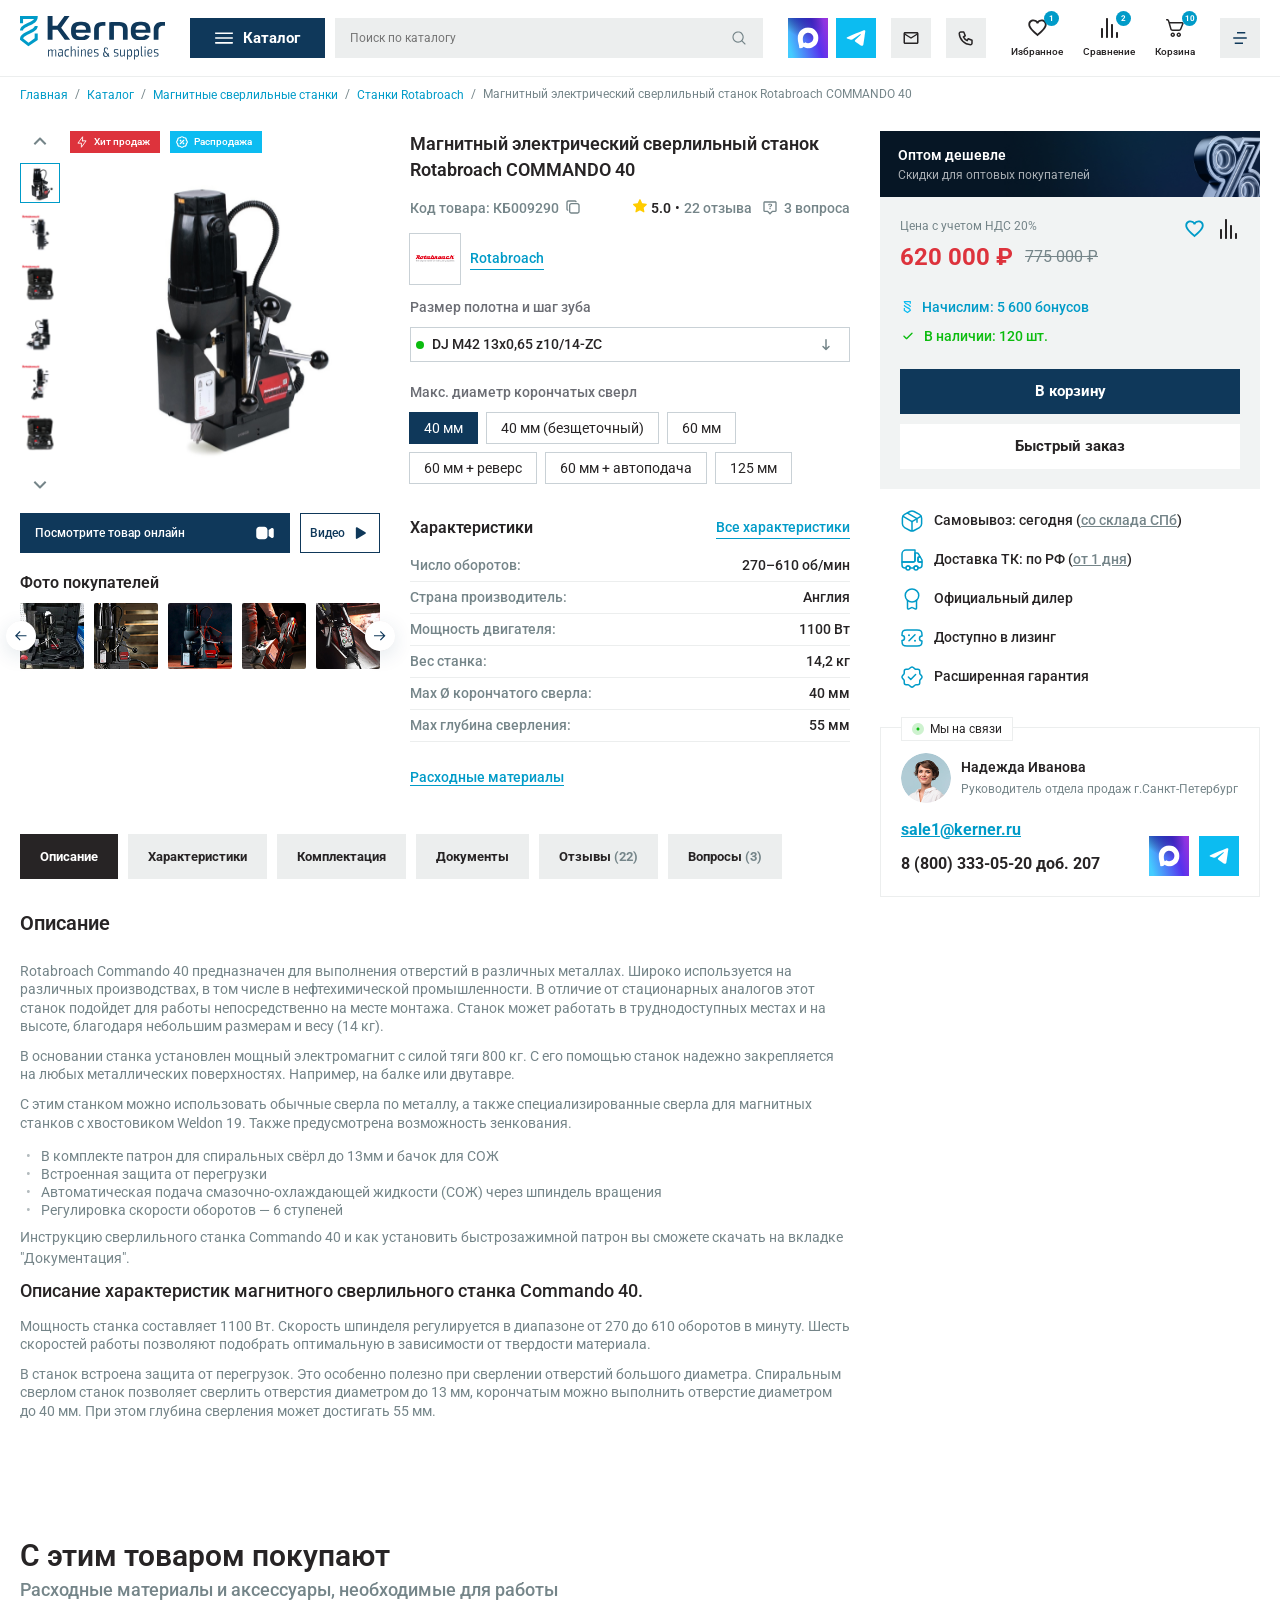
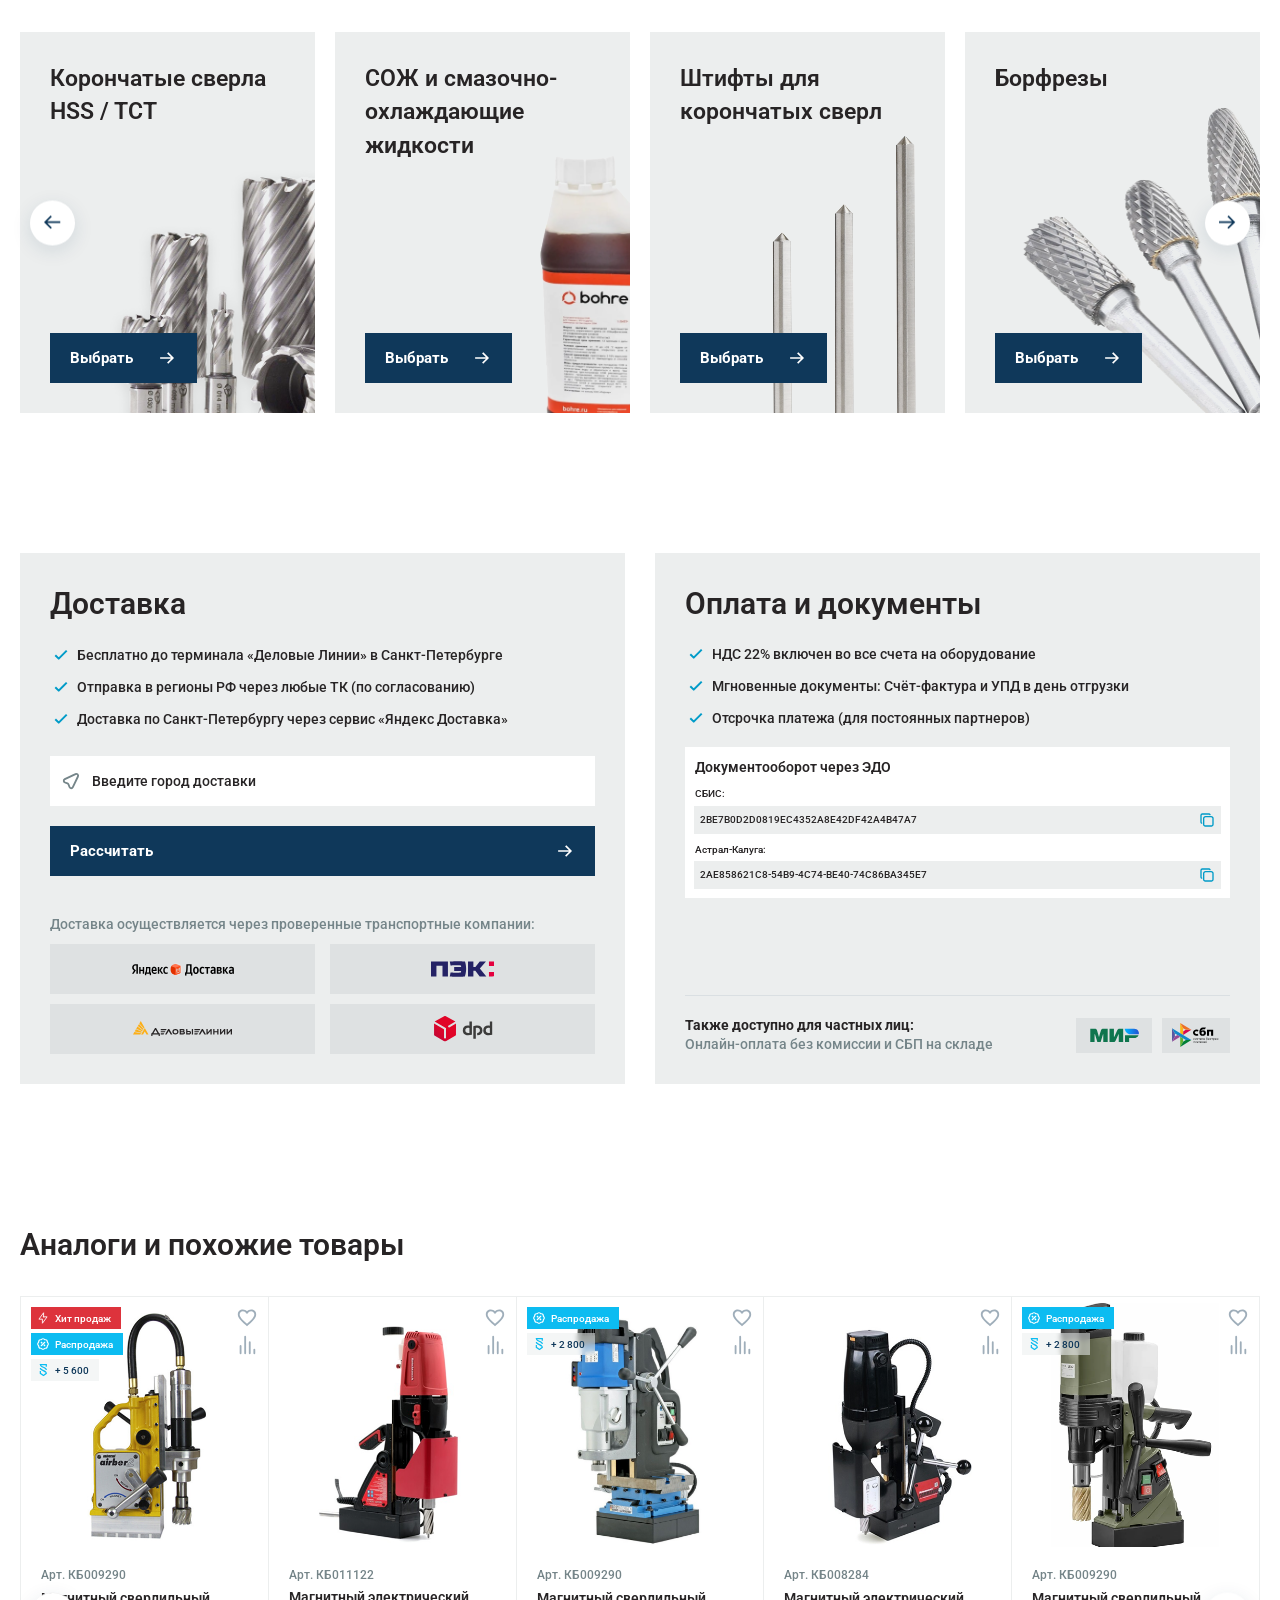
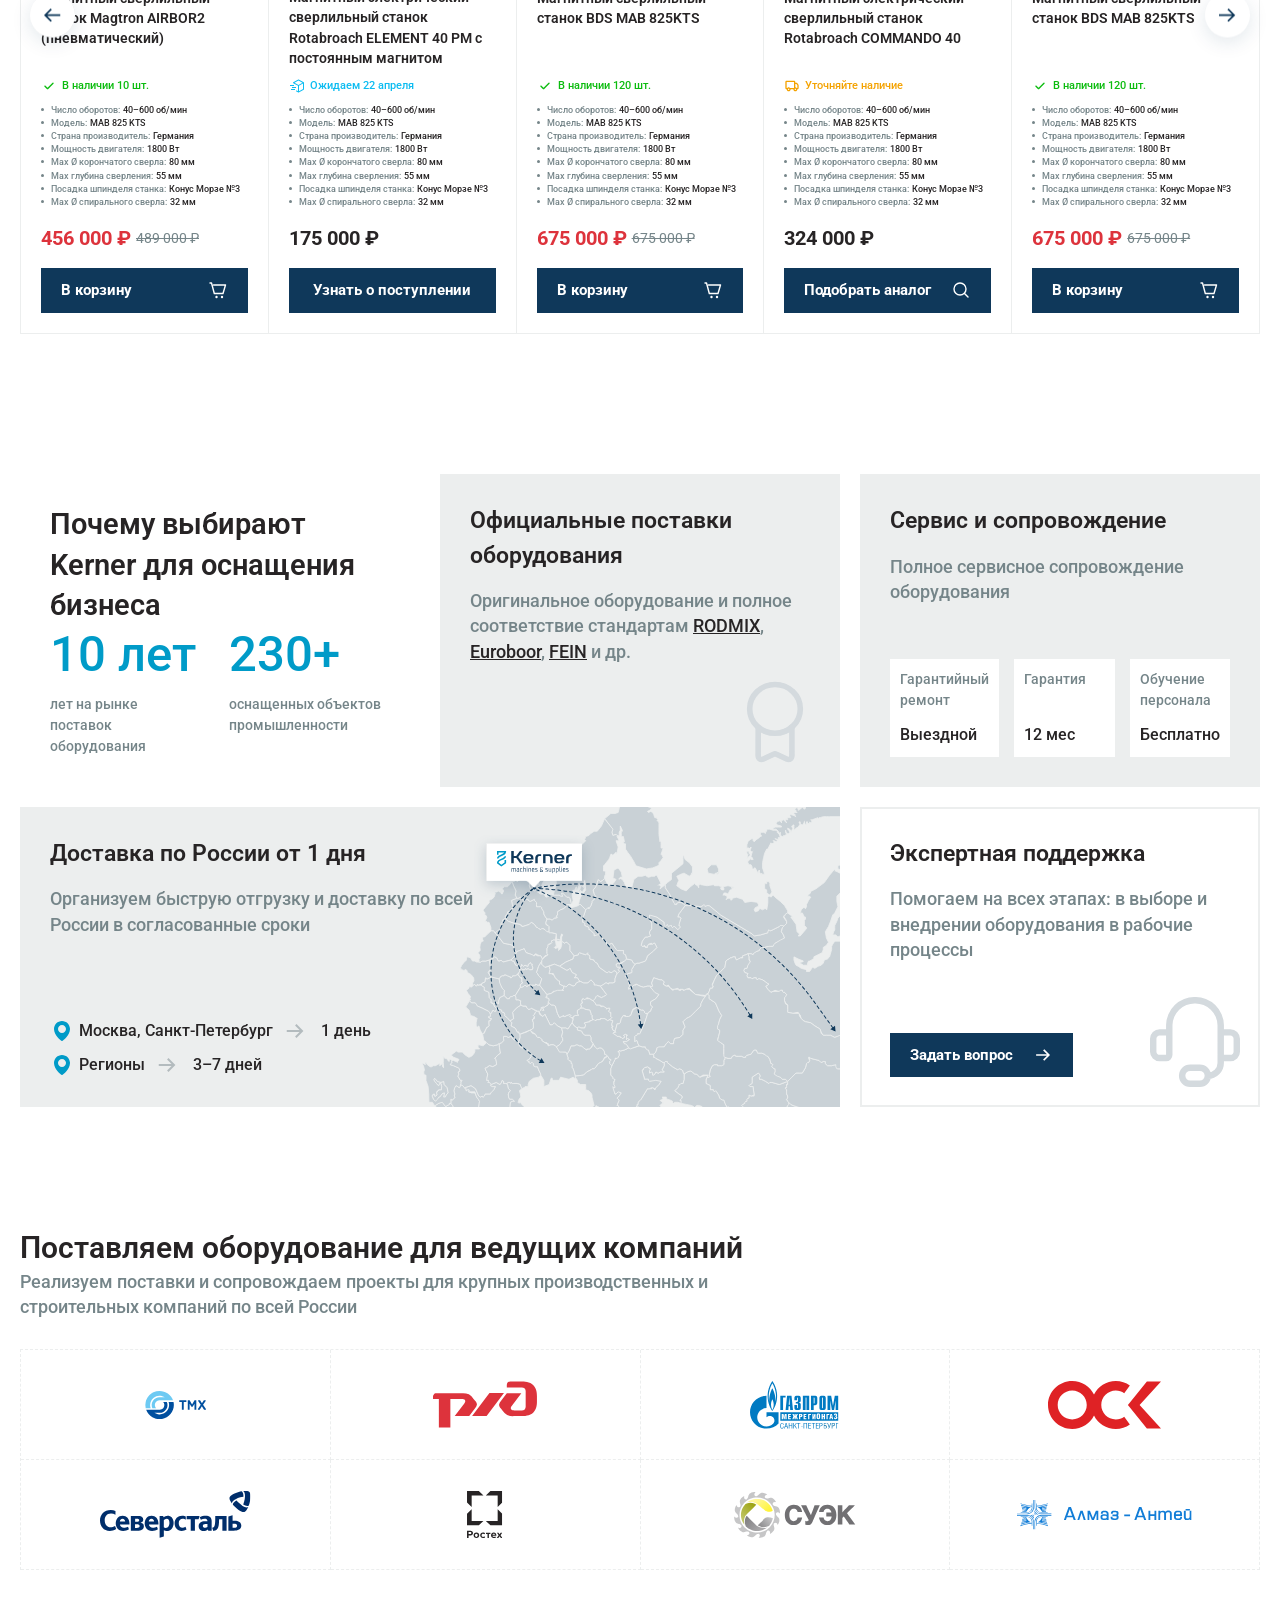
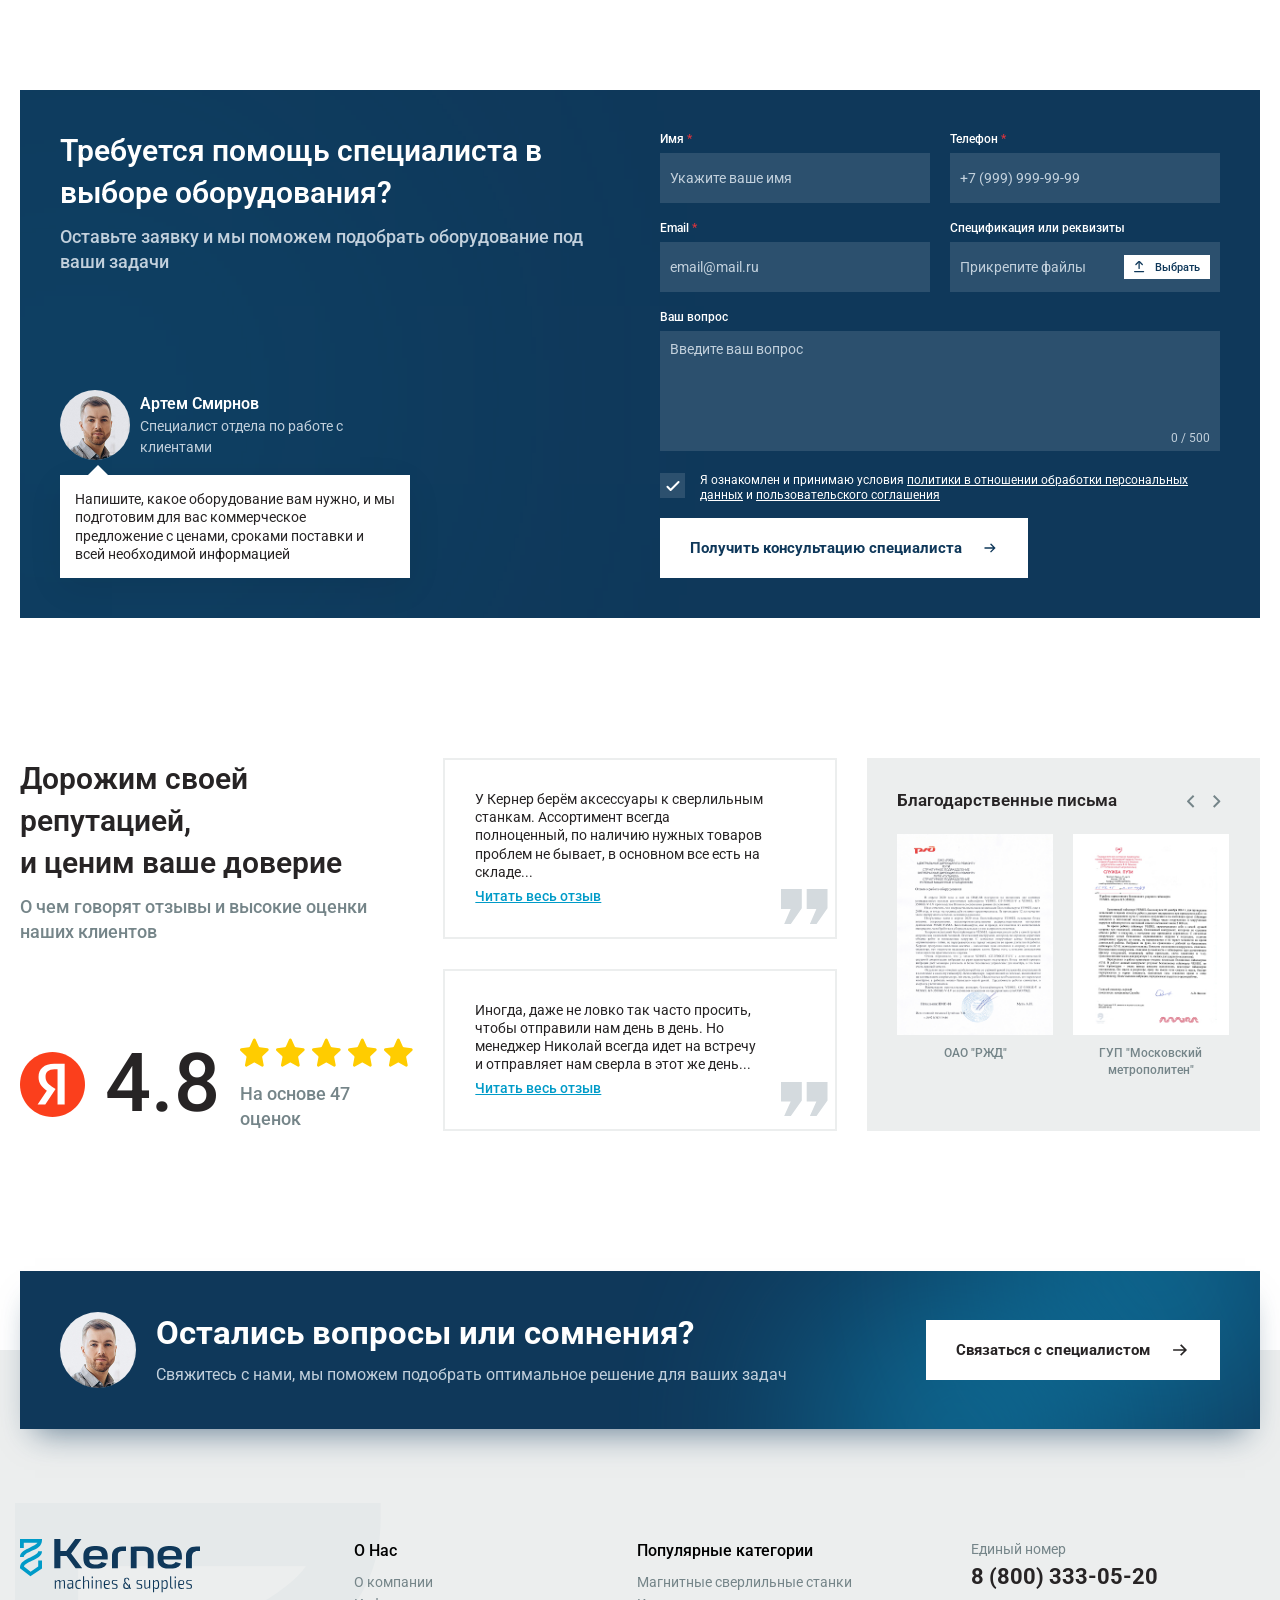
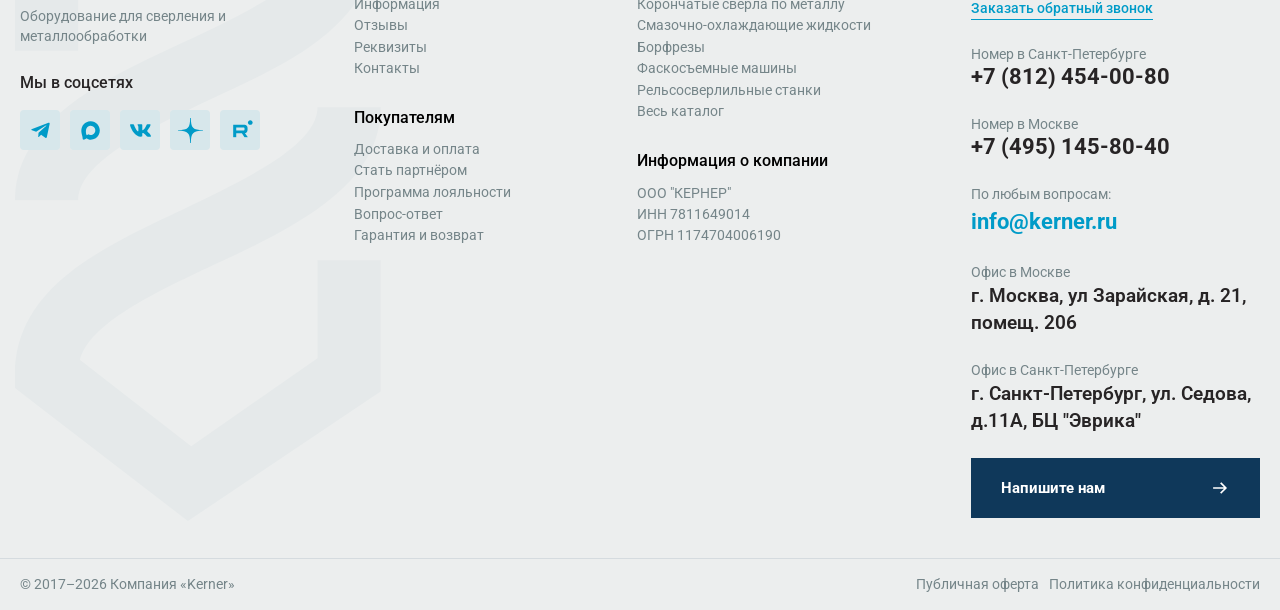
==== card-product.html @ 2e5b30fc "fix bg wholesale-banner: html, css" ====
<!DOCTYPE html>
<html lang="ru">

<head>
     <meta charset="UTF-8">
     <meta name="viewport" content="width=device-width, initial-scale=1.0">
     <title>Карточка товара</title>
     <link rel="preconnect" href="https://fonts.googleapis.com">
     <link rel="preconnect" href="https://fonts.gstatic.com" crossorigin>
     <link href="https://fonts.googleapis.com/css2?family=Roboto:wght@100;200;300;400;500;600;700;800;900&display=swap"
          rel="stylesheet">
     <link rel="stylesheet" href="https://cdn.jsdelivr.net/npm/@fancyapps/ui@5.0/dist/fancybox/fancybox.css" />
     <link rel="stylesheet" href="https://cdn.jsdelivr.net/npm/swiper@11/swiper-bundle.min.css" />
     <link rel="stylesheet" href="styles/card-product.css">
     <link rel="stylesheet" href="styles/style.css">
</head>

<body>

     <header id="header">
          <div class="top-bar">
               <div class="container top-bar__container">
                    <nav class="top-bar__nav">
                         <ul class="top-bar__list">
                              <li><a href="#" class="top-bar__link top-bar__link--discount">% Акции</a></li>
                              <li><a href="#" class="top-bar__link">О компании</a></li>
                              <li><a href="#" class="top-bar__link">Новости</a></li>
                              <li><a href="#" class="top-bar__link">Полезное</a></li>
                              <li><a href="#" class="top-bar__link">Оплата и доставка</a></li>
                              <li><a href="#" class="top-bar__link">Гарантия</a></li>
                              <li><a href="#" class="top-bar__link">Отзывы</a></li>
                              <li><a href="#" class="top-bar__link">Контакты</a></li>
                              <li><a href="#" class="top-bar__link">Стать партнером</a></li>
                         </ul>
                    </nav>

                    <div class="top-bar__info">
                         <div class="top-bar__item">
                              <img src="img/icons/geo.svg" alt="Локация" class="top-bar__icon-img" width="15"
                                   height="15">
                              <span class="top-bar__text">Санкт-Петербург</span>
                         </div>
                         <div class="top-bar__item">
                              <img src="img/icons/map.svg" alt="Адрес" class="top-bar__icon-img" width="15" height="15">
                              <span class="top-bar__text">ул. Седова, д.11, бизнес-центр "Эврика"</span>
                         </div>
                         <a href="#" class="top-bar__item top-bar__link">
                              <img src="img/icons/user.svg" alt="Профиль" class="top-bar__icon-img" width="15"
                                   height="15">
                              <span class="top-bar__text">Личный кабинет</span>
                         </a>
                    </div>
               </div>
          </div>
     </header>

     <div class="main-header">
          <div class="container main-header__container">
               <a href="/" class="logo">
                    <img src="img/logo.svg" alt="Kerner" class="logo__img">
               </a>

               <div class="main-header__search-group">
                    <button class="btn-catalog">
                         <img src="img/icons/burger.svg" alt="" class="btn-catalog__icon">
                         Каталог
                    </button>
                    <div class="search-bar">
                         <input type="text" class="search-bar__input" placeholder="Поиск по каталогу">
                         <button class="search-bar__btn">
                              <img src="img/icons/search.svg" alt="Найти">
                         </button>

                         <div class="search-results-dropdown">
                              <div class="search-results__header">
                                   <h3 class="search-results__title">Товары</h3>
                                   <a href="#" class="search-results__all">Смотреть все (78)</a>
                              </div>

                              <div class="search-results__list">

                                   <div class="search-results-item">
                                        <div class="search-results-item__img">
                                             <img src="img/stanki/bds-825.jpg" alt="BDS MAB 825KTS">
                                        </div>
                                        <div class="search-results-item__info">
                                             <div class="search-results-item__desc">
                                                  <a href="#" class="search-results-item__name">Магнитный сверлильный
                                                       станок BDS
                                                       MAB
                                                       825KTS</a>
                                                  <div class="search-results-item__badges">
                                                       <span
                                                            class="search-results__badge search-results__badge--success">
                                                            <img src="img/icons/check-white.svg" alt="">
                                                            В наличии 120 шт.
                                                       </span>
                                                       <span class="search-results__badge search-results__badge--bonus">
                                                            <img src="img/icons/icon-bonus.svg" alt="">
                                                            + 2 800
                                                       </span>
                                                  </div>
                                             </div>
                                             <div class="search-results-item__price-block">
                                                  <span class="search-results__price-current">675 000 ₽</span>
                                                  <span class="search-results__price-old">675 000 ₽</span>
                                             </div>
                                        </div>
                                   </div>


                                   <div class="search-results-item">
                                        <div class="search-results-item__img">
                                             <img src="img/stanki/rotabroach.jpg" alt="Rotabroach COMMANDO 40">
                                        </div>
                                        <div class="search-results-item__info">
                                             <div class="search-results-item__desc">
                                                  <a href="#" class="search-results-item__name">Магнитный электрический
                                                       сверлильный станок
                                                       Rotabroach COMMANDO 40</a>
                                                  <div class="search-results-item__badges">
                                                       <span
                                                            class="search-results__badge search-results__badge--warning">
                                                            <img src="img/icons/delivery-black.svg" alt="">
                                                            Под заказ
                                                       </span>
                                                       <span class="search-results__badge search-results__badge--bonus">
                                                            <img src="img/icons/icon-bonus.svg" alt="">
                                                            + 8 300
                                                       </span>
                                                  </div>
                                             </div>
                                             <div class="search-results-item__price-block">
                                                  <span class="search-results__price-current">324 000 ₽</span>
                                             </div>
                                        </div>
                                   </div>


                                   <div class="search-results-item">
                                        <div class="search-results-item__img">
                                             <img src="img/stanki/bds-825.jpg" alt="BDS MAB 825KTS">
                                        </div>
                                        <div class="search-results-item__info">
                                             <div class="search-results-item__desc">
                                                  <a href="#" class="search-results-item__name">Магнитный сверлильный
                                                       станок BDS
                                                       MAB
                                                       825KTS</a>
                                                  <div class="search-results-item__badges">
                                                       <span
                                                            class="search-results__badge search-results__badge--success">
                                                            <img src="img/icons/check-white.svg" alt="">
                                                            В наличии 120 шт.
                                                       </span>
                                                       <span class="search-results__badge search-results__badge--bonus">
                                                            <img src="img/icons/icon-bonus.svg" alt="">
                                                            + 2 800
                                                       </span>
                                                  </div>
                                             </div>
                                             <div class="search-item__price-block">
                                                  <span class="search-results__price-current">675 000 ₽</span>
                                                  <span class="search-results__price-old">675 000 ₽</span>
                                             </div>
                                        </div>
                                   </div>
                              </div>
                         </div>
                    </div>
               </div>

               <div class="main-header__contacts">
                    <div class="social-icons">
                         <a href="#" class="social-btn">
                              <img src="img/icons/max.svg" alt="WhatsApp">
                         </a>
                         <a href="#" class="social-btn ">
                              <img src="img/icons/tg.svg" alt="Telegram">
                         </a>
                    </div>

                    <div class="contact-item-header">
                         <div class="contact-item-header__desctop">
                              <span class="contact-item-header__label">По любым вопросам:</span>
                              <a href="mailto:info@kerner.ru"
                                   class="contact-item-header__value contact-item-header__value--blue">info@kerner.ru</a>
                         </div>
                         <a href="mailto:info@kerner.ru" class="contact-item-header__mobile-item">
                              <svg width="18" height="18" viewBox="0 0 18 18" fill="none"
                                   xmlns="http://www.w3.org/2000/svg">
                                   <path d="M16.5 4.5C16.5 3.675 15.825 3 15 3H3C2.175 3 1.5 3.675 1.5 4.5V13.5C1.5 14.325 2.175 15 3 15H15C15.825 15 16.5 14.325 16.5 13.5V4.5ZM15 4.5L9 8.25L3 4.5H15ZM15 13.5H3V6L9 9.75L15 6V13.5Z"
                                        fill="#272425" />
                              </svg>
                         </a>
                    </div>

                    <div class="contact-item-header">
                         <div class="contact-item-header__desctop">
                              <span class="contact-item-header__label">На связи 9:00 – 18:00:</span>
                              <a href="tel:+78124540080" class="contact-item-header__value">+7 (812) 454-00-80</a>
                         </div>
                         <a href="tel:+78124540080" class="contact-item-header__mobile-item">
                              <svg width="18" height="18" viewBox="0 0 18 18" fill="none"
                                   xmlns="http://www.w3.org/2000/svg">
                                   <path d="M3.75 3H6.75L8.25 6.75L6.375 7.875C7.17822 9.50365 8.49635 10.8218 10.125 11.625L11.25 9.75L15 11.25V14.25C15 14.6478 14.842 15.0294 14.5607 15.3107C14.2794 15.592 13.8978 15.75 13.5 15.75C10.5744 15.5722 7.81512 14.3299 5.74262 12.2574C3.67013 10.1849 2.42779 7.42555 2.25 4.5C2.25 4.10218 2.40804 3.72064 2.68934 3.43934C2.97064 3.15804 3.35218 3 3.75 3Z"
                                        stroke="#272425" stroke-width="1.5" stroke-linecap="round"
                                        stroke-linejoin="round" />
                              </svg>
                         </a>
                    </div>
               </div>

               <div class="header-actions">
                    <a href="#" class="action-btn action-btn--catalog">
                         <div class="action-btn__icon-wrapper">
                              <img src="img/icons/category.svg" alt="Каталог">
                         </div>
                         <span class="action-btn__text">Каталог</span>
                    </a>
                    <a href="#" class="action-btn">
                         <div class="action-btn__icon-wrapper">
                              <img src="img/icons/heart.svg" alt="Избранное">
                              <span class="badge">1</span>
                         </div>
                         <span class="action-btn__text">Избранное</span>
                    </a>
                    <a href="#" class="action-btn action-btn--comparison">
                         <div class="action-btn__icon-wrapper">
                              <img src="img/icons/compare.svg" alt="Сравнение">
                              <span class="badge">2</span>
                         </div>
                         <span class="action-btn__text">Сравнение</span>
                    </a>
                    <a href="#" class="action-btn">
                         <div class="action-btn__icon-wrapper">
                              <img src="img/icons/cart.svg" alt="Корзина">
                              <span class="badge">10</span>
                         </div>
                         <span class="action-btn__text">Корзина</span>
                    </a>
               </div>

               <button class="burger-menu-button" type="button">
                    <svg class="icon-burger" width="18" height="18" viewBox="0 0 18 18" fill="none"
                         xmlns="http://www.w3.org/2000/svg">
                         <path d="M12 13.5V15H3.75V13.5H12ZM15.75 8.25V9.75H2.25V8.25H15.75ZM14.25 3V4.5H6V3H14.25Z"
                              fill="#0F385A" />
                    </svg>
                    <svg class="icon-cross" width="18" height="18" viewBox="0 0 18 18" fill="none"
                         xmlns="http://www.w3.org/2000/svg">
                         <path d="M3.96959 3.96981C4.11024 3.82921 4.30097 3.75022 4.49984 3.75022C4.69871 3.75022 
                     4.88944 3.82921 5.03009 3.96981L8.99984 7.93956L12.9696 3.96981C13.0388 3.89818 13.1215 3.84104 
                     13.213 3.80173C13.3045 3.76243 13.403 3.74174 13.5025 3.74087C13.6021 3.74001 13.7009 3.75898 13.7931 
                     3.79669C13.8852 3.83441 13.969 3.89009 14.0394 3.96051C14.1098 4.03093 14.1655 4.11467 14.2032 4.20685C14.2409 
                     4.29902 14.2599 4.39778 14.259 4.49736C14.2582 4.59695 14.2375 4.69536 14.1982 4.78686C14.1589 4.87837 14.1017 
                     4.96113 14.0301 5.03031L10.0603 9.00006L14.0301 12.9698C14.1667 13.1113 14.2423 13.3007 14.2406 13.4974C14.2389 
                     13.694 14.16 13.8821 14.021 14.0212C13.8819 14.1602 13.6938 14.2391 13.4971 14.2408C13.3005 14.2425 13.111 14.1669 
                     12.9696 14.0303L8.99984 10.0606L5.03009 14.0303C4.88864 14.1669 4.69919 14.2425 4.50254 14.2408C4.30589 14.2391 4.11778 
                     14.1602 3.97873 14.0212C3.83967 13.8821 3.76079 13.694 3.75908 13.4974C3.75738 13.3007 3.83297 13.1113 3.96959 
                     12.9698L7.93934 9.00006L3.96959 5.03031C3.82899 4.88967 3.75 4.69893 3.75 4.50006C3.75 4.30119 3.82899 4.11046 
                     3.96959 3.96981Z" fill="#0F385A"></path>
                    </svg>
               </button>

               <div class="mobile-menu">
                    <div class="mobile-menu__content">
                         <nav class="mobile-menu__nav">
                              <ul class="top-bar__list">
                                   <li><a href="#" class="top-bar__link top-bar__link--discount">% Акции</a></li>
                                   <li><a href="#" class="top-bar__link">О компании</a></li>
                                   <li><a href="#" class="top-bar__link">Новости</a></li>
                                   <li><a href="#" class="top-bar__link">Полезное</a></li>
                                   <li><a href="#" class="top-bar__link">Оплата и доставка</a></li>
                                   <li><a href="#" class="top-bar__link">Гарантия</a></li>
                                   <li><a href="#" class="top-bar__link">Отзывы</a></li>
                                   <li><a href="#" class="top-bar__link">Контакты</a></li>
                                   <li><a href="#" class="top-bar__link">Стать партнером</a></li>
                              </ul>
                         </nav>
                         <div class="mobile-menu__contacts">
                              <div class="contact-item-header">
                                   <span class="contact-item-header__label">По любым вопросам:</span>
                                   <a href="mailto:info@kerner.ru"
                                        class="contact-item-header__value contact-item-header__value--blue">info@kerner.ru</a>
                              </div>
                              <div class="contact-item-header">
                                   <span class="contact-item-header__label">На связи 9:00 – 18:00:</span>
                                   <a href="tel:+78124540080" class="contact-item-header__value">+7 (812) 454-00-80</a>
                              </div>
                         </div>
                         <div class="mobile-menu__info">
                              <div class="top-bar__info">
                                   <div class="top-bar__item">
                                        <img src="img/icons/geo.svg" alt="Локация" class="top-bar__icon-img" width="15"
                                             height="15">
                                        <span class="top-bar__text">Санкт-Петербург</span>
                                   </div>
                                   <div class="top-bar__item">
                                        <img src="img/icons/map.svg" alt="Адрес" class="top-bar__icon-img" width="15"
                                             height="15">
                                        <span class="top-bar__text">ул. Седова, д.11, бизнес-центр "Эврика"</span>
                                   </div>
                                   <a href="#" class="top-bar__item top-bar__link">
                                        <img src="img/icons/user.svg" alt="Профиль" class="top-bar__icon-img" width="15"
                                             height="15">
                                        <span class="top-bar__text">Личный кабинет</span>
                                   </a>
                              </div>
                         </div>
                         <div class="mobile-menu__social">
                              <div class="footer__socials-box">
                                   <h4 class="footer__label">Мы в соцсетях</h4>
                                   <div class="footer__socials">
                                        <a href="#" class="social-btn"><img src="img/icons/tg-blue.svg" alt=""></a>
                                        <a href="#" class="social-btn"><img src="img/icons/max-blue.svg" alt=""></a>
                                        <a href="#" class="social-btn"><img src="img/icons/vk-blue.svg" alt=""></a>
                                        <a href="#" class="social-btn"><img src="img/icons/tw-blue.svg" alt=""></a>
                                        <a href="#" class="social-btn"><img src="img/icons/rutube-blue.svg" alt=""></a>
                                   </div>
                              </div>
                         </div>
                         <div class="mobile-menu__button-catalog">
                              <button class="btn-catalog">
                                   <img src="img/icons/burger.svg" alt="" class="btn-catalog__icon">
                                   Каталог
                              </button>
                         </div>
                         <button class="mobile-menu__send-btn button" type="button">
                              <span>Напишите нам</span>
                              <svg width="20" height="20" viewBox="0 0 20 20" fill="none"
                                   xmlns="http://www.w3.org/2000/svg">
                                   <path d="M11.2507 14.5833L15.834 9.99996L11.2507 5.41663M14.7923 9.99996H3.95898"
                                        stroke="#272425" stroke-width="1.66667" stroke-linecap="square" />
                              </svg>
                         </button>
                    </div>
               </div>
          </div>
          <div class="mobile-search-container">
               <div class="container">
                    <div class="search-bar">
                         <input type="text" placeholder="Поиск по каталогу" class="search-bar__input">
                         <button class="search-bar__btn">
                              <svg width="18" height="18" viewBox="0 0 18 18">
                                   <circle cx="8" cy="8" r="6" stroke="#758589" fill="none" />
                                   <line x1="13" y1="13" x2="17" y2="17" stroke="#758589" />
                              </svg>
                         </button>
                         <div class="search-results-dropdown">
                              <div class="search-results__header">
                                   <h3 class="search-results__title">Товары</h3>
                                   <a href="#" class="search-results__all">Смотреть все (78)</a>
                              </div>

                              <div class="search-results__list">

                                   <div class="search-results-item">
                                        <div class="search-results-item__img">
                                             <img src="img/stanki/bds-825.jpg" alt="BDS MAB 825KTS">
                                        </div>
                                        <div class="search-results-item__info">
                                             <div class="search-results-item__desc">
                                                  <a href="#" class="search-results-item__name">Магнитный сверлильный
                                                       станок BDS
                                                       MAB
                                                       825KTS</a>
                                                  <div class="search-results-item__badges">
                                                       <span
                                                            class="search-results__badge search-results__badge--success">
                                                            <img src="img/icons/check-white.svg" alt="">
                                                            В наличии 120 шт.
                                                       </span>
                                                       <span class="search-results__badge search-results__badge--bonus">
                                                            <img src="img/icons/icon-bonus.svg" alt="">
                                                            + 2 800
                                                       </span>
                                                  </div>
                                             </div>
                                             <div class="search-results-item__price-block">
                                                  <span class="search-results__price-current">675 000 ₽</span>
                                                  <span class="search-results__price-old">675 000 ₽</span>
                                             </div>
                                        </div>
                                   </div>


                                   <div class="search-results-item">
                                        <div class="search-results-item__img">
                                             <img src="img/stanki/rotabroach.jpg" alt="Rotabroach COMMANDO 40">
                                        </div>
                                        <div class="search-results-item__info">
                                             <div class="search-results-item__desc">
                                                  <a href="#" class="search-results-item__name">Магнитный электрический
                                                       сверлильный
                                                       станок
                                                       Rotabroach COMMANDO 40</a>
                                                  <div class="search-results-item__badges">
                                                       <span
                                                            class="search-results__badge search-results__badge--warning">
                                                            <img src="img/icons/delivery-black.svg" alt="">
                                                            Под заказ
                                                       </span>
                                                       <span class="search-results__badge search-results__badge--bonus">
                                                            <img src="img/icons/icon-bonus.svg" alt="">
                                                            + 8 300
                                                       </span>
                                                  </div>
                                             </div>
                                             <div class="search-results-item__price-block">
                                                  <span class="search-results__price-current">324 000 ₽</span>
                                             </div>
                                        </div>
                                   </div>


                                   <div class="search-results-item">
                                        <div class="search-results-item__img">
                                             <img src="img/stanki/bds-825.jpg" alt="BDS MAB 825KTS">
                                        </div>
                                        <div class="search-results-item__info">
                                             <div class="search-results-item__desc">
                                                  <a href="#" class="search-results-item__name">Магнитный сверлильный
                                                       станок BDS
                                                       MAB
                                                       825KTS</a>
                                                  <div class="search-results-item__badges">
                                                       <span
                                                            class="search-results__badge search-results__badge--success">
                                                            <img src="img/icons/check-white.svg" alt="">
                                                            В наличии 120 шт.
                                                       </span>
                                                       <span class="search-results__badge search-results__badge--bonus">
                                                            <img src="img/icons/icon-bonus.svg" alt="">
                                                            + 2 800
                                                       </span>
                                                  </div>
                                             </div>
                                             <div class="search-item__price-block">
                                                  <span class="search-results__price-current">675 000 ₽</span>
                                                  <span class="search-results__price-old">675 000 ₽</span>
                                             </div>
                                        </div>
                                   </div>
                              </div>
                         </div>
                    </div>
               </div>
          </div>
     </div>

     <nav class="breadcrumbs">
          <div class="container breadcrumbs__container">
               <ol class="breadcrumbs__list" itemscope itemtype="https://schema.org/BreadcrumbList">
                    <li class="breadcrumbs__item" itemprop="itemListElement" itemscope
                         itemtype="https://schema.org/ListItem">
                         <a href="/" class="breadcrumbs__link" itemprop="item">
                              <span itemprop="name">Главная</span>
                         </a>
                         <meta itemprop="position" content="1" />
                    </li>
                    <li class="breadcrumbs__separator">/</li>
                    <li class="breadcrumbs__item" itemprop="itemListElement" itemscope
                         itemtype="https://schema.org/ListItem">
                         <a href="/catalog" class="breadcrumbs__link" itemprop="item">
                              <span itemprop="name">Каталог</span>
                         </a>
                         <meta itemprop="position" content="2" />
                    </li>
                    <li class="breadcrumbs__separator">/</li>
                    <li class="breadcrumbs__item" itemprop="itemListElement" itemscope
                         itemtype="https://schema.org/ListItem">
                         <a href="/catalog" class="breadcrumbs__link" itemprop="item">
                              <span itemprop="name">Магнитные сверлильные станки</span>
                         </a>
                         <meta itemprop="position" content="3" />
                    </li>
                    <li class="breadcrumbs__separator">/</li>
                    <li class="breadcrumbs__item" itemprop="itemListElement" itemscope
                         itemtype="https://schema.org/ListItem">
                         <a href="/catalog" class="breadcrumbs__link" itemprop="item">
                              <span itemprop="name">Станки Rotabroach</span>
                         </a>
                         <meta itemprop="position" content="3" />
                    </li>
                    <li class="breadcrumbs__separator">/</li>
                    <li class="breadcrumbs__item" itemprop="itemListElement" itemscope
                         itemtype="https://schema.org/ListItem">
                         <span class="breadcrumbs__current" itemprop="name">Магнитный электрический сверлильный станок
                              Rotabroach COMMANDO 40</span>
                         <meta itemprop="position" content="4" />
                    </li>
               </ol>
          </div>
     </nav>

     <section class="product-details">
          <div class="container">
               <div class="product-details__wrapper">

                    <!-- ===== ЛЕВАЯ КОЛОНКА ===== -->
                    <div class="product-details__left">
                         <div class="product-details__top">
                              <div class="product-details__main-slider main-slider-produc-card">
                                   <div class="product-gallery">
                                        <div class="product-gallery__container">

                                             <div class="product-gallery__thumbs">
                                                  <button class="product-gallery__arrow product-gallery__arrow--up">
                                                       <svg width="24" height="12" viewBox="0 0 24 12" fill="none"
                                                            xmlns="http://www.w3.org/2000/svg">
                                                            <path fill-rule="evenodd" clip-rule="evenodd"
                                                                 d="M12.7116 1.843L18.3686 7.5L16.9546 8.914L12.0046 3.964L7.05462 8.914L5.64062 7.5L11.2976 1.843C11.4852 1.65553 11.7395 1.55022 12.0046 1.55022C12.2698 1.55022 12.5241 1.65553 12.7116 1.843Z"
                                                                 fill="#758589" />
                                                       </svg>
                                                  </button>

                                                  <div class="swiper product-gallery__thumbs-slider">
                                                       <div class="swiper-wrapper">
                                                            <div class="swiper-slide"><img
                                                                      src="img/product-card/product-slider/01.jpg"
                                                                      alt="thumb"></div>
                                                            <div class="swiper-slide"><img
                                                                      src="img/product-card/product-slider/02.jpg"
                                                                      alt="thumb"></div>
                                                            <div class="swiper-slide"><img
                                                                      src="img/product-card/product-slider/03.jpg"
                                                                      alt="thumb"></div>
                                                            <div class="swiper-slide"><img
                                                                      src="img/product-card/product-slider/04.jpg"
                                                                      alt="thumb"></div>
                                                            <div class="swiper-slide"><img
                                                                      src="img/product-card/product-slider/05.jpg"
                                                                      alt="thumb"></div>
                                                            <div class="swiper-slide"><img
                                                                      src="img/product-card/product-slider/06.jpg"
                                                                      alt="thumb"></div>
                                                            <div class="swiper-slide"><img
                                                                      src="img/product-card/product-slider/02.jpg"
                                                                      alt="thumb"></div>
                                                            <div class="swiper-slide"><img
                                                                      src="img/product-card/product-slider/03.jpg"
                                                                      alt="thumb"></div>
                                                       </div>


                                                  </div>

                                                  <button class="product-gallery__arrow product-gallery__arrow--down">
                                                       <svg width="24" height="12" viewBox="0 0 24 12" fill="none"
                                                            xmlns="http://www.w3.org/2000/svg">
                                                            <path fill-rule="evenodd" clip-rule="evenodd"
                                                                 d="M11.2884 10.157L5.63138 4.5L7.04537 3.086L11.9954 8.036L16.9454 3.086L18.3594 4.5L12.7024 10.157C12.5148 10.3445 12.2605 10.4498 11.9954 10.4498C11.7302 10.4498 11.4759 10.3445 11.2884 10.157Z"
                                                                 fill="#758589" />
                                                       </svg>
                                                  </button>
                                             </div>

                                             <div class="swiper product-gallery__main-slider">
                                                  <div class="product-gallery__labels">
                                                       <span class="badge-product-card badge-product-card--hit">
                                                            <span class="badge-product-card__icon">
                                                                 <svg width="14" height="14" viewBox="0 0 14 14"
                                                                      fill="none" xmlns="http://www.w3.org/2000/svg">
                                                                      <path d="M7.58366 5.83333V1.75L2.91699 8.16667H6.41699V12.25L11.0837 5.83333H7.58366Z"
                                                                           stroke="white" stroke-width="0.875"
                                                                           stroke-linecap="round"
                                                                           stroke-linejoin="round"></path>
                                                                 </svg>
                                                            </span>
                                                            Хит продаж
                                                       </span>
                                                       <span class="badge-product-card badge-product-card--sale">
                                                            <span class="badge-product-card__icon">
                                                                 <img src="img/icons/sale.svg" alt="sale icon">
                                                            </span>
                                                            Распродажа
                                                       </span>
                                                  </div>

                                                  <div class="swiper-wrapper">
                                                       <div class="swiper-slide"><img
                                                                 src="img/product-card/product-slider/01.jpg"
                                                                 alt="main product"></div>
                                                       <div class="swiper-slide"><img
                                                                 src="img/product-card/product-slider/02.jpg"
                                                                 alt="main product"></div>
                                                       <div class="swiper-slide"><img
                                                                 src="img/product-card/product-slider/03.jpg"
                                                                 alt="thumb"></div>
                                                       <div class="swiper-slide"><img
                                                                 src="img/product-card/product-slider/04.jpg"
                                                                 alt="thumb"></div>
                                                       <div class="swiper-slide"><img
                                                                 src="img/product-card/product-slider/05.jpg"
                                                                 alt="thumb"></div>
                                                       <div class="swiper-slide"><img
                                                                 src="img/product-card/product-slider/06.jpg"
                                                                 alt="thumb"></div>
                                                       <div class="swiper-slide"><img
                                                                 src="img/product-card/product-slider/02.jpg"
                                                                 alt="thumb"></div>
                                                       <div class="swiper-slide"><img
                                                                 src="img/product-card/product-slider/03.jpg"
                                                                 alt="thumb"></div>
                                                  </div>

                                                  <div class="swiper-dotts swiper-dotts--grey product-gallery-dotts">
                                                  </div>
                                             </div>

                                        </div>
                                   </div>

                                   <div class="main-slider-produc-card__actions">
                                        <a href="https://www.youtube.com/watch?v=0mh5d2a8wp0"
                                             class="main-slider-produc-card__btn main-slider-produc-card__btn--primary"
                                             data-fancybox>
                                             <span class="main-slider-produc-card__btn-text">Посмотрите товар
                                                  онлайн</span>
                                             <span class="main-slider-produc-card__btn-icon">
                                                  <svg width="20" height="20" viewBox="0 0 20 20" fill="none"
                                                       xmlns="http://www.w3.org/2000/svg">
                                                       <path d="M1.25 6.875C1.25 6.0462 1.57924 5.25134 2.16529 4.66529C2.75134 4.07924 3.5462 3.75 4.375 3.75H9.375C10.2038 3.75 10.9987 4.07924 11.5847 4.66529C12.1708 5.25134 12.5 6.0462 12.5 6.875V13.125C12.5 13.9538 12.1708 14.7487 11.5847 15.3347C10.9987 15.9208 10.2038 16.25 9.375 16.25H4.375C3.5462 16.25 2.75134 15.9208 2.16529 15.3347C1.57924 14.7487 1.25 13.9538 1.25 13.125V6.875ZM16.295 14.7225L13.625 12.88C13.6417 12.7633 13.65 12.6454 13.65 12.5262V7.47625C13.65 7.35625 13.6417 7.23833 13.625 7.1225L16.295 5.28C16.5294 5.1182 16.8037 5.02357 17.088 5.00634C17.3723 4.98911 17.656 5.04995 17.9082 5.18226C18.1605 5.31457 18.3718 5.51333 18.5193 5.75704C18.6668 6.00075 18.7448 6.28014 18.745 6.565V13.4375C18.7448 13.7224 18.6668 14.0018 18.5193 14.2455C18.3718 14.4892 18.1605 14.6879 17.9082 14.8202C17.656 14.9526 17.3723 15.0134 17.088 14.9962C16.8037 14.9789 16.5294 14.8843 16.295 14.7225Z"
                                                            fill="white" />
                                                  </svg>
                                             </span>
                                        </a>

                                        <a href="https://www.youtube.com/watch?v=0mh5d2a8wp0"
                                             class="main-slider-produc-card__btn main-slider-produc-card__btn--outline"
                                             data-fancybox>
                                             <span class="main-slider-produc-card__btn-text">Видео</span>
                                             <span class="main-slider-produc-card__btn-icon">
                                                  <svg width="20" height="20" viewBox="0 0 20 20" fill="none"
                                                       xmlns="http://www.w3.org/2000/svg">
                                                       <path d="M6.66797 5L15.0013 10L6.66797 15L6.66797 5Z"
                                                            fill="#0F385A" stroke="#0F385A" stroke-width="1.66667"
                                                            stroke-linecap="round" stroke-linejoin="round" />
                                                  </svg>
                                             </span>
                                        </a>
                                   </div>
                                   <section class="slider-customers-product-card">
                                        <h2 class="slider-customers-product-card__title">Фото покупателей</h2>
                                        <div class="slider-customers-product-card-slider">
                                             <button class="slider-nav slider-nav--prev customers-product-arrow-prev"
                                                  disabled="" tabindex="-1" aria-label="Previous slide"
                                                  aria-controls="swiper-wrapper-ff59bf4d9f1086367" aria-disabled="true">
                                                  <svg width="17" height="14" viewBox="0 0 17 14" fill="none">
                                                       <path d="M6.67871 1.17871L1.17871 6.67871L6.67871 12.1787M2.42871 6.67871L15.4287 6.67871"
                                                            stroke="#0F385A" stroke-width="1.66667"
                                                            stroke-linecap="square"></path>
                                                  </svg>
                                             </button>
                                             <button class="slider-nav slider-nav--next customers-product-arrow-next"
                                                  disabled="" tabindex="-1" aria-label="Next slide"
                                                  aria-controls="swiper-wrapper-3cc1658586d9bc96" aria-disabled="true">
                                                  <svg width="17" height="14" viewBox="0 0 17 14" fill="none">
                                                       <path d="M9.58301 12.1787L15.083 6.67871L9.58301 1.17871M13.833 6.67871H0.833008"
                                                            stroke="#0F385A" stroke-width="1.66667"
                                                            stroke-linecap="square"></path>
                                                  </svg>
                                             </button>
                                             <div class="slider-customers-product-card__container swiper">
                                                  <div class="slider-customers-product-card__wrapper swiper-wrapper">
                                                       <div class="slider-customers-product-card__slide swiper-slide">
                                                            <img src="img/product-card/slider-customers/01.jpg"
                                                                 alt="Фото покупателя 1"
                                                                 class="slider-customers-product-card__image">
                                                       </div>
                                                       <div class="slider-customers-product-card__slide swiper-slide">
                                                            <img src="img/product-card/slider-customers/02.jpg"
                                                                 alt="Фото покупателя 2"
                                                                 class="slider-customers-product-card__image">
                                                       </div>
                                                       <div class="slider-customers-product-card__slide swiper-slide">
                                                            <img src="img/product-card/slider-customers/03.jpg"
                                                                 alt="Фото покупателя 3"
                                                                 class="slider-customers-product-card__image">
                                                       </div>
                                                       <div class="slider-customers-product-card__slide swiper-slide">
                                                            <img src="img/product-card/slider-customers/04.jpg"
                                                                 alt="Фото покупателя 4"
                                                                 class="slider-customers-product-card__image">
                                                       </div>
                                                       <div class="slider-customers-product-card__slide swiper-slide">
                                                            <img src="img/product-card/slider-customers/05.jpg"
                                                                 alt="Фото покупателя 5"
                                                                 class="slider-customers-product-card__image">
                                                       </div>
                                                       <div class="slider-customers-product-card__slide swiper-slide">
                                                            <img src="img/product-card/slider-customers/02.jpg"
                                                                 alt="Фото покупателя 2"
                                                                 class="slider-customers-product-card__image">
                                                       </div>
                                                       <div class="slider-customers-product-card__slide swiper-slide">
                                                            <img src="img/product-card/slider-customers/03.jpg"
                                                                 alt="Фото покупателя 3"
                                                                 class="slider-customers-product-card__image">
                                                       </div>
                                                  </div>

                                             </div>
                                        </div>
                                   </section>
                              </div>

                              <div class="info-product-card">
                                   <h1 class="info-product-card__title">Магнитный электрический сверлильный станок
                                        Rotabroach
                                        COMMANDO 40</h1>

                                   <div class="info-product-card__meta">
                                        <div class="info-product-card__sku">
                                             <span class="info-product-card__sku-label">Код товара: КБ009290</span>
                                             <button class="info-product-card__copy-btn" aria-label="Копировать код">
                                                  <svg width="16" height="16" viewBox="0 0 16 16" fill="none"
                                                       xmlns="http://www.w3.org/2000/svg">
                                                       <path d="M4.66797 6.44469C4.66797 5.97313 4.85529 5.52089 5.18873 5.18745C5.52217 4.85401 5.97441 4.66669 6.44597 4.66669H12.2233C12.4568 4.66669 12.688 4.71268 12.9037 4.80203C13.1194 4.89138 13.3154 5.02235 13.4805 5.18745C13.6456 5.35255 13.7766 5.54856 13.866 5.76428C13.9553 5.97999 14.0013 6.2112 14.0013 6.44469V12.222C14.0013 12.4555 13.9553 12.6867 13.866 12.9024C13.7766 13.1181 13.6456 13.3142 13.4805 13.4793C13.3154 13.6444 13.1194 13.7753 12.9037 13.8647C12.688 13.954 12.4568 14 12.2233 14H6.44597C6.21248 14 5.98127 13.954 5.76556 13.8647C5.54984 13.7753 5.35384 13.6444 5.18873 13.4793C5.02363 13.3142 4.89266 13.1181 4.80331 12.9024C4.71396 12.6867 4.66797 12.4555 4.66797 12.222V6.44469Z"
                                                            stroke="currentColor" stroke-width="1.33333"
                                                            stroke-linecap="round" stroke-linejoin="round" />
                                                       <path d="M2.67467 11.158C2.47 11.0417 2.29977 10.8733 2.18127 10.6699C2.06277 10.4665 2.00023 10.2354 2 10V3.33333C2 2.6 2.6 2 3.33333 2H10C10.5 2 10.772 2.25667 11 2.66667"
                                                            stroke="currentColor" stroke-width="1.33333"
                                                            stroke-linecap="round" stroke-linejoin="round" />
                                                  </svg>
                                             </button>
                                        </div>

                                        <div class="info-product-card__feedback">
                                             <div class="info-product-card__rating">
                                                  <img src="img/icons/star.svg" alt="">
                                                  <span class="info-product-card__rating-value">5.0</span>
                                                  <span class="info-product-card__rating-dot">•</span>
                                                  <span class="info-product-card__reviews-count">22 отзыва</span>
                                             </div>
                                             <div class="info-product-card__questions">
                                                  <div class="info-product-card__questions-icon">
                                                       <svg width="16" height="16" viewBox="0 0 16 16" fill="none"
                                                            xmlns="http://www.w3.org/2000/svg">
                                                            <path d="M13.332 1.33331H2.66536C2.31203 1.33331 1.97203 1.47331 1.72536 1.72665C1.47203 1.97331 1.33203 2.31331 1.33203 2.66665V10.6666C1.33203 11.02 1.47203 11.36 1.72536 11.6066C1.97203 11.86 2.31203 12 2.66536 12H5.33203L7.9987 14.6666L10.6654 12H13.332C13.6854 12 14.0254 11.86 14.272 11.6066C14.5187 11.3533 14.6654 11.02 14.6654 10.6666V2.66665C14.6654 2.31331 14.5254 1.97331 14.272 1.72665C14.0254 1.47331 13.6854 1.33331 13.332 1.33331ZM2.66536 10.6666V2.66665H13.332V10.6666H10.112L7.9987 12.78L5.88536 10.6666M6.6987 4.02665C7.0587 3.78665 7.53203 3.66665 8.12536 3.66665C8.75203 3.66665 9.25203 3.80665 9.61203 4.07998C9.97203 4.35998 10.152 4.73331 10.152 5.19998C10.152 5.49331 10.052 5.75331 9.8587 5.99998C9.66537 6.23998 9.41203 6.42665 9.10536 6.56665C8.93203 6.66665 8.8187 6.76665 8.7587 6.87998C8.6987 6.99998 8.66536 7.14665 8.66536 7.33331H7.33203C7.33203 6.99998 7.3987 6.77331 7.52536 6.61331C7.66536 6.45331 7.89203 6.26665 8.2387 6.05331C8.41203 5.95998 8.55203 5.83998 8.66536 5.69331C8.7587 5.55331 8.81203 5.38665 8.81203 5.19998C8.81203 4.99998 8.75203 4.85331 8.63203 4.73998C8.51203 4.61998 8.33203 4.56665 8.12536 4.56665C7.94536 4.56665 7.7987 4.61331 7.66536 4.70665C7.5587 4.79998 7.49203 4.93998 7.49203 5.12665H6.1787C6.14537 4.66665 6.33203 4.26665 6.6987 4.02665ZM7.33203 9.33331V7.99998H8.66536V9.33331H7.33203Z"
                                                                 fill="#758589" />
                                                       </svg>
                                                  </div>
                                                  <span class="info-product-card__questions-count">3 вопроса</span>
                                             </div>
                                        </div>
                                   </div>

                                   <div class="info-product-card__brand">
                                        <div class="info-product-card__brand-logo">
                                             <img src="img/logos-category/rotabroach.png" alt="Rotabroach logo">
                                        </div>
                                        <a href="#" class="info-product-card__brand-link">Rotabroach</a>
                                   </div>

                                   <div class="info-product-card__options">
                                        <div class="info-product-card__option-group">
                                             <div class="info-product-card__option-label">Размер полотна и шаг зуба
                                             </div>

                                             <div class="info-product-card__custom-select" id="customSelect">
                                                  <div class="info-product-card__select-header">
                                                       <div class="info-product-card__select-selected">
                                                            <span
                                                                 class="info-product-card__status info-product-card__status--active"></span>
                                                            <span class="info-product-card__select-current">DJ M42
                                                                 13х0,65 z10/14-ZC</span>
                                                       </div>
                                                       <div class="info-product-card__select-arrow">
                                                            <svg width="18" height="18" viewBox="0 0 18 18" fill="none"
                                                                 xmlns="http://www.w3.org/2000/svg">
                                                                 <path d="M9 13.5L9 3.75M12 10.5L9 13.5L6 10.5"
                                                                      stroke="#758589" stroke-width="1.5"
                                                                      stroke-linecap="round" stroke-linejoin="round" />
                                                            </svg>
                                                       </div>
                                                  </div>

                                                  <div class="info-product-card__select-dropdown">
                                                       <div class="info-product-card__select-search">
                                                            <div class="info-product-card__search-wrapper">
                                                                 <input type="text"
                                                                      class="info-product-card__search-input"
                                                                      placeholder="Поиск">
                                                                 <div class="info-product-card__search-icon">
                                                                 </div>
                                                            </div>
                                                       </div>

                                                       <div class="info-product-card__select-scroll-area">
                                                            <ul class="info-product-card__select-list">
                                                                 <li class="info-product-card__select-item info-product-card__select-item--active"
                                                                      data-value="850 ₽">
                                                                      <div class="info-product-card__item-info">
                                                                           <span
                                                                                class="info-product-card__status info-product-card__status--active"></span>
                                                                           <span class="info-product-card__item-name">DJ
                                                                                M42 13х0,65 z10/14-ZC</span>
                                                                      </div>
                                                                      <span class="info-product-card__item-price">850
                                                                           ₽</span>
                                                                 </li>
                                                                 <li class="info-product-card__select-item"
                                                                      data-value="378 ₽">
                                                                      <div class="info-product-card__item-info">
                                                                           <span
                                                                                class="info-product-card__status"></span>
                                                                           <span class="info-product-card__item-name">DJ
                                                                                M42 13х0,65 z6/10-ZC</span>
                                                                      </div>
                                                                      <span class="info-product-card__item-price">378
                                                                           ₽</span>
                                                                 </li>
                                                                 <li class="info-product-card__select-item"
                                                                      data-value="378 ₽">
                                                                      <div class="info-product-card__item-info">
                                                                           <span
                                                                                class="info-product-card__status"></span>
                                                                           <span class="info-product-card__item-name">DJ
                                                                                M42 13х0,65 z6/10-ZC</span>
                                                                      </div>
                                                                      <span class="info-product-card__item-price">378
                                                                           ₽</span>
                                                                 </li>
                                                                 <li class="info-product-card__select-item"
                                                                      data-value="378 ₽">
                                                                      <div class="info-product-card__item-info">
                                                                           <span
                                                                                class="info-product-card__status"></span>
                                                                           <span class="info-product-card__item-name">DJ
                                                                                M42 13х0,65 z6/10-ZC</span>
                                                                      </div>
                                                                      <span class="info-product-card__item-price">378
                                                                           ₽</span>
                                                                 </li>
                                                                 <li class="info-product-card__select-item"
                                                                      data-value="378 ₽">
                                                                      <div class="info-product-card__item-info">
                                                                           <span
                                                                                class="info-product-card__status"></span>
                                                                           <span class="info-product-card__item-name">DJ
                                                                                M42 13х0,65 z6/10-ZC</span>
                                                                      </div>
                                                                      <span class="info-product-card__item-price">378
                                                                           ₽</span>
                                                                 </li>
                                                                 <li class="info-product-card__select-item"
                                                                      data-value="378 ₽">
                                                                      <div class="info-product-card__item-info">
                                                                           <span
                                                                                class="info-product-card__status"></span>
                                                                           <span class="info-product-card__item-name">DJ
                                                                                M42 13х0,65 z6/10-ZC</span>
                                                                      </div>
                                                                      <span class="info-product-card__item-price">378
                                                                           ₽</span>
                                                                 </li>
                                                                 <li class="info-product-card__select-item"
                                                                      data-value="378 ₽">
                                                                      <div class="info-product-card__item-info">
                                                                           <span
                                                                                class="info-product-card__status"></span>
                                                                           <span class="info-product-card__item-name">DJ
                                                                                M42 13х0,65 z6/10-ZC</span>
                                                                      </div>
                                                                      <span class="info-product-card__item-price">378
                                                                           ₽</span>
                                                                 </li>
                                                                 <li class="info-product-card__select-item"
                                                                      data-value="378 ₽">
                                                                      <div class="info-product-card__item-info">
                                                                           <span
                                                                                class="info-product-card__status"></span>
                                                                           <span class="info-product-card__item-name">DJ
                                                                                M42 13х0,65 z6/10-ZC</span>
                                                                      </div>
                                                                      <span class="info-product-card__item-price">378
                                                                           ₽</span>
                                                                 </li>
                                                            </ul>
                                                       </div>
                                                  </div>
                                             </div>
                                        </div>

                                        <div class="info-product-card__option-group">
                                             <div class="info-product-card__option-label">Макс. диаметр корончатых сверл
                                             </div>
                                             <div class="info-product-card__tags">

                                                  <label class="info-product-card__tag">
                                                       <input type="radio" name="diameter" value="40"
                                                            class="info-product-card__tag-input" checked>
                                                       <span class="info-product-card__tag-text">40 мм</span>
                                                  </label>

                                                  <label class="info-product-card__tag">
                                                       <input type="radio" name="diameter" value="40-brushless"
                                                            class="info-product-card__tag-input">
                                                       <span class="info-product-card__tag-text">40 мм
                                                            (безщеточный)</span>
                                                  </label>

                                                  <label class="info-product-card__tag">
                                                       <input type="radio" name="diameter" value="60"
                                                            class="info-product-card__tag-input">
                                                       <span class="info-product-card__tag-text">60 мм</span>
                                                  </label>

                                                  <label class="info-product-card__tag">
                                                       <input type="radio" name="diameter" value="60-reverse"
                                                            class="info-product-card__tag-input">
                                                       <span class="info-product-card__tag-text">60 мм + реверс</span>
                                                  </label>

                                                  <label class="info-product-card__tag">
                                                       <input type="radio" name="diameter" value="60-auto"
                                                            class="info-product-card__tag-input">
                                                       <span class="info-product-card__tag-text">60 мм +
                                                            автоподача</span>
                                                  </label>

                                                  <label class="info-product-card__tag">
                                                       <input type="radio" name="diameter" value="125"
                                                            class="info-product-card__tag-input">
                                                       <span class="info-product-card__tag-text">125 мм</span>
                                                  </label>

                                             </div>
                                        </div>
                                   </div>

                                   <div class="info-product-card__specs">
                                        <div class="info-product-card__specs-header">
                                             <h2 class="info-product-card__specs-title">Характеристики</h2>
                                             <a href="#" class="info-product-card__link-more">Все характеристики</a>
                                        </div>

                                        <div class="info-product-card__spec-item">
                                             <span class="info-product-card__spec-name">Число оборотов:</span>
                                             <span class="info-product-card__spec-value">270–610 об/мин</span>
                                        </div>
                                        <div class="info-product-card__spec-item">
                                             <span class="info-product-card__spec-name">Страна производитель:</span>
                                             <span class="info-product-card__spec-value">Англия</span>
                                        </div>
                                        <div class="info-product-card__spec-item">
                                             <span class="info-product-card__spec-name">Мощность двигателя:</span>
                                             <span class="info-product-card__spec-value">1100 Вт</span>
                                        </div>
                                        <div class="info-product-card__spec-item">
                                             <span class="info-product-card__spec-name">Вес станка:</span>
                                             <span class="info-product-card__spec-value">14,2 кг</span>
                                        </div>
                                        <div class="info-product-card__spec-item">
                                             <span class="info-product-card__spec-name">Мах Ø корончатого сверла:</span>
                                             <span class="info-product-card__spec-value">40 мм</span>
                                        </div>
                                        <div class="info-product-card__spec-item">
                                             <span class="info-product-card__spec-name">Мах глубина сверления:</span>
                                             <span class="info-product-card__spec-value">55 мм</span>
                                        </div>
                                   </div>

                                   <div class="info-product-card__footer">
                                        <a href="#" class="info-product-card__link-secondary">Расходные материалы</a>
                                   </div>
                              </div>
                         </div>

                         <div class="product-details__right product-details__right--modile">
                              <aside class="product-sidebar">
                                   <div class="product-buy-card">
                                        <div class="wholesale-banner">
                                             <div class="wholesale-banner__text">
                                                  <span class="wholesale-banner__title">Оптом дешевле</span>
                                                  <span class="wholesale-banner__subtitle">Скидки для оптовых
                                                       покупателей</span>
                                             </div>
                                             <img src="img/product-card/wholesale-banner.jpg" alt="drill"
                                                  class="wholesale-banner">
                                        </div>

                                        <div class="product-buy-card__main">
                                             <div class="price-block">
                                                  <span class="price-block__tax">Цена с учетом НДС 20%</span>
                                                  <div class="price-block__values">
                                                       <span class="price-actual">620 000 ₽</span>
                                                       <span class="price-old">775 000 ₽</span>
                                                  </div>
                                             </div>

                                             <div class="stock-info">
                                                  <div class="stock-info__item bonuses">
                                                       <img src="img/icons/logo-mini.svg" alt="bonus">
                                                       <span>Начислим: 5 600 бонусов</span>
                                                  </div>
                                                  <div class="stock-info__item in-stock">
                                                       <img src="img/icons/check-green.svg" alt="stock">
                                                       <span>В наличии: 120 шт.</span>
                                                  </div>
                                             </div>

                                             <div class="product-card-buy-actions">
                                                  <button class="product-card-buy-actions__button button-blue">
                                                       В корзину
                                                  </button>
                                                  <button class="product-card-buy-actions__button button-white">
                                                       Быстрый заказ
                                                  </button>
                                             </div>

                                             <div class="floating-actions">
                                                  <button class="action-icon">
                                                       <svg width="24" height="24" viewBox="0 0 24 24" fill="none"
                                                            xmlns="http://www.w3.org/2000/svg">
                                                            <path d="M12.4987 20.25L11.1695 19.0583C9.62648 17.668 8.35078 16.4687 7.34245 15.4604C6.33411 14.4521 5.53203 13.5467 4.9362 12.7443C4.34036 11.9419 3.9242 11.2049 3.6877 10.5333C3.4512 9.86169 3.33264 9.17419 3.33203 8.4708C3.33203 7.03469 3.81328 5.83539 4.77578 4.87289C5.73828 3.91039 6.93759 3.42914 8.3737 3.42914C9.16814 3.42914 9.92439 3.59719 10.6424 3.9333C11.3605 4.26942 11.9793 4.74303 12.4987 5.35414C13.0181 4.74303 13.6369 4.26942 14.3549 3.9333C15.073 3.59719 15.8293 3.42914 16.6237 3.42914C18.0598 3.42914 19.2591 3.91039 20.2216 4.87289C21.1841 5.83539 21.6654 7.03469 21.6654 8.4708C21.6654 9.17358 21.5471 9.86108 21.3106 10.5333C21.0741 11.2055 20.6576 11.9425 20.0612 12.7443C19.4648 13.5461 18.6627 14.4514 17.6549 15.4604C16.6472 16.4693 15.3715 17.6686 13.8279 19.0583L12.4987 20.25ZM12.4987 17.775C13.9654 16.4611 15.1723 15.3345 16.1195 14.3952C17.0668 13.4559 17.8154 12.6386 18.3654 11.9431C18.9154 11.2477 19.2973 10.6286 19.5112 10.086C19.7251 9.5433 19.832 9.00492 19.832 8.4708C19.832 7.55414 19.5265 6.79025 18.9154 6.17914C18.3043 5.56803 17.5404 5.26247 16.6237 5.26247C15.9056 5.26247 15.2411 5.46475 14.6299 5.8693C14.0188 6.27386 13.5987 6.78964 13.3695 7.41664H11.6279C11.3987 6.79025 10.9786 6.27478 10.3674 5.87022C9.75634 5.46567 9.09175 5.26308 8.3737 5.26247C7.45703 5.26247 6.69314 5.56803 6.08203 6.17914C5.47092 6.79025 5.16536 7.55414 5.16536 8.4708C5.16536 9.00553 5.27231 9.54422 5.4862 10.0869C5.70009 10.6296 6.08203 11.2483 6.63203 11.9431C7.18203 12.638 7.93064 13.4553 8.87786 14.3952C9.82509 15.3351 11.032 16.4617 12.4987 17.775Z"
                                                                 fill="#009BC8" />
                                                       </svg>
                                                  </button>
                                                  <button class="action-icon">
                                                       <svg width="24" height="24" viewBox="0 0 24 24" fill="none"
                                                            xmlns="http://www.w3.org/2000/svg">
                                                            <path d="M10 2C9.4 2 9 2.4 9 3V21C9 21.6 9.4 22 10 22C10.6 22 11 21.6 11 21V3C11 2.4 10.6 2 10 2ZM5 12C4.4 12 4 12.4 4 13V21C4 21.6 4.4 22 5 22C5.6 22 6 21.6 6 21V13C6 12.4 5.6 12 5 12ZM15 8C14.4 8 14 8.4 14 9V21C14 21.6 14.4 22 15 22C15.6 22 16 21.6 16 21V9C16 8.4 15.6 8 15 8ZM20 16C19.4 16 19 16.4 19 17V21C19 21.6 19.4 22 20 22C20.6 22 21 21.6 21 21V17C21 16.4 20.6 16 20 16Z"
                                                                 fill="#272425" />
                                                       </svg>
                                                  </button>
                                             </div>
                                        </div>
                                   </div>

                                   <div class="product-benefits">
                                        <div class="benefit-item">
                                             <img src="img/icons/box-blue.svg" alt="icon">
                                             <p>Самовывоз: сегодня (<span>cо склада СПб</span>)</p>
                                        </div>
                                        <div class="benefit-item">
                                             <img src="img/icons/truck-blue.svg" alt="icon">
                                             <p>Доставка ТК: по РФ (<span>от 1 дня</span>)</p>
                                        </div>
                                        <div class="benefit-item">
                                             <img src="img/icons/dealer-blue.svg" alt="icon">
                                             <p>Официальный дилер</p>
                                        </div>
                                        <div class="benefit-item">
                                             <img src="img/icons/leasing-blue.svg" alt="icon">
                                             <p>Доступно в лизинг</p>
                                        </div>
                                        <div class="benefit-item">
                                             <img src="img/icons/verify-blue.svg" alt="icon">
                                             <p>Расширенная гарантия</p>
                                        </div>
                                   </div>

                                   <div class="manager-card-mini">
                                        <div class="status-badge">
                                             <!-- <span class="dot"></span> -->
                                             <svg width="12" height="12" viewBox="0 0 12 12" fill="none"
                                                  xmlns="http://www.w3.org/2000/svg">
                                                  <path opacity="0.2"
                                                       d="M12 6C12 7.18669 11.6481 8.34673 10.9888 9.33342C10.3295 10.3201 9.39246 11.0892 8.2961 11.5433C7.19974 11.9974 5.99335 12.1162 4.82946 11.8847C3.66557 11.6532 2.59648 11.0818 1.75736 10.2426C0.918247 9.40352 0.346802 8.33443 0.115291 7.17054C-0.11622 6.00665 0.00259972 4.80026 0.456725 3.7039C0.910851 2.60754 1.67989 1.67047 2.66658 1.01118C3.65328 0.351894 4.81331 0 6 0C7.5913 0 9.11742 0.632141 10.2426 1.75736C11.3679 2.88258 12 4.4087 12 6Z"
                                                       fill="#0CBC0F" />
                                                  <path d="M7.5 6C7.5 6.29667 7.41203 6.58668 7.2472 6.83335C7.08238 7.08003 6.84811 7.27229 6.57402 7.38582C6.29994 7.49935 5.99834 7.52906 5.70736 7.47118C5.41639 7.4133 5.14912 7.27044 4.93934 7.06066C4.72956 6.85088 4.5867 6.58361 4.52882 6.29263C4.47094 6.00166 4.50065 5.70006 4.61418 5.42597C4.72771 5.15189 4.91997 4.91762 5.16665 4.7528C5.41332 4.58797 5.70333 4.5 6 4.5C6.39783 4.5 6.77936 4.65804 7.06066 4.93934C7.34196 5.22064 7.5 5.60218 7.5 6Z"
                                                       fill="#0CBC0F" />
                                             </svg>
                                             Мы на связи
                                        </div>
                                        <div class="manager-card-mini__header">
                                             <img src="img/product-card/manager-avatar.jpg" alt="Надежда Иванова"
                                                  class="manager-avatar">
                                             <div class="manager-info">
                                                  <span class="manager-name">Надежда Иванова</span>
                                                  <span class="manager-post">Руководитель отдела продаж
                                                       г.Санкт-Петербург</span>
                                             </div>
                                        </div>
                                        <div class="manager-card-mini__footer">
                                             <div class="manager-contacts">
                                                  <a href="mailto:sale1@kerner.ru"
                                                       class="contact-link">sale1@kerner.ru</a>
                                                  <a href="tel:88003330520" class="contact-phone">8 (800) 333-05-20
                                                       <span>доб. 207</span></a>
                                             </div>
                                             <div class="manager-socials">
                                                  <a href="#" class="social-btn social-btn--wa"><img
                                                            src="img/icons/max.svg" alt="WA"></a>
                                                  <a href="#" class="social-btn social-btn--tg"><img
                                                            src="img/icons/tg.svg" alt="TG"></a>
                                             </div>
                                        </div>
                                   </div>
                              </aside>
                         </div>

                         <div class="product-details__tabs">
                              <div class="tabs-nav js-tabs-container">
                                   <button class="tabs-nav__btn js-tab-trigger active" data-tab="desc">Описание</button>
                                   <button class="tabs-nav__btn js-tab-trigger" data-tab="chars">Характеристики</button>
                                   <button class="tabs-nav__btn js-tab-trigger" data-tab="comp">Комплектация</button>
                                   <button class="tabs-nav__btn js-tab-trigger" data-tab="docs">Документы</button>
                                   <button class="tabs-nav__btn js-tab-trigger" data-tab="reviews">
                                        Отзывы <span class="tabs-nav__count">(22)</span>
                                   </button>
                                   <button class="tabs-nav__btn js-tab-trigger" data-tab="qna">
                                        Вопросы <span class="tabs-nav__count">(3)</span>
                                   </button>
                              </div>

                              <div class="tabs-content">
                                   <div class="tabs-content__item js-tab-content active" id="desc">
                                        <div class="product-description">
                                             <h2 class="product-description__title">Описание</h2>

                                             <div class="product-description__content">
                                                  <div class="product-description__text-block">
                                                       <p>Rotabroach Commando 40 предназначен для выполнения отверстий в
                                                            различных металлах. Широко используется на различных
                                                            производствах, в том числе в нефтехимической промышленности.
                                                            В отличие от стационарных аналогов этот станок подойдет для
                                                            работы непосредственно на месте монтажа. Станок может
                                                            работать в труднодоступных местах и на высоте, благодаря
                                                            небольшим размерам и весу (14 кг).</p>

                                                       <p>В основании станка установлен мощный электромагнит с силой
                                                            тяги 800 кг. С его помощью станок надежно закрепляется на
                                                            любых металлических поверхностях. Например, на балке или
                                                            двутавре.</p>

                                                       <p>С этим станком можно использовать обычные сверла по металлу, а
                                                            также специализированные сверла для магнитных станков с
                                                            хвостовиком Weldon 19. Также предусмотрена возможность
                                                            зенкования.</p>
                                                  </div>

                                                  <ul class="product-description__features">
                                                       <li>В комплекте патрон для спиральных свёрл до 13мм и бачок для
                                                            СОЖ</li>
                                                       <li>Встроенная защита от перегрузки</li>
                                                       <li>Автоматическая подача смазочно-охлаждающей жидкости (СОЖ)
                                                            через шпиндель вращения</li>
                                                       <li>Регулировка скорости оборотов — 6 ступеней</li>
                                                  </ul>

                                                  <p class="product-description__info-note">
                                                       Инструкцию сверлильного станка Commando 40 и как установить
                                                       быстрозажимной патрон вы сможете скачать на вкладке <a href="#"
                                                            class="js-tab-link" data-target="docs">"Документация"</a>.
                                                  </p>

                                                  <h3 class="product-description__subtitle">Описание характеристик
                                                       магнитного сверлильного станка Commando 40.</h3>

                                                  <div class="product-description__text-block">
                                                       <p>Мощность станка составляет 1100 Вт. Скорость шпинделя
                                                            регулируется в диапазоне от 270 до 610 оборотов в минуту.
                                                            Шесть скоростей работы позволяют подобрать оптимальную в
                                                            зависимости от твердости материала.</p>
                                                       <p>В станок встроена защита от перегрузок. Это особенно полезно
                                                            при сверлении отверстий большого диаметра. Спиральным
                                                            сверлом станок позволяет сверлить отверстия диаметром до 13
                                                            мм, корончатым можно выполнить отверстие диаметром до 40 мм.
                                                            При этом глубина сверления может достигать 55 мм.</p>
                                                  </div>
                                             </div>
                                        </div>
                                   </div>
                                   <div class="tabs-content__item js-tab-content" id="chars">
                                        <div class="product-specs">
                                             <h2 class="product-specs__title">Технические характеристики</h2>

                                             <div class="product-specs__grid">
                                                  <div class="product-specs__col">
                                                       <div class="spec-item">
                                                            <span class="spec-item__label">Число оборотов:</span>
                                                            <span class="spec-item__value">270–610 об/мин</span>
                                                       </div>
                                                       <div class="spec-item">
                                                            <span class="spec-item__label">Страна производитель:</span>
                                                            <span class="spec-item__value">Англия</span>
                                                       </div>
                                                       <div class="spec-item">
                                                            <span class="spec-item__label">Мощность двигателя:</span>
                                                            <span class="spec-item__value">1100 Вт</span>
                                                       </div>
                                                       <div class="spec-item">
                                                            <span class="spec-item__label">Вес станка:</span>
                                                            <span class="spec-item__value">14,2 кг</span>
                                                       </div>
                                                       <div class="spec-item">
                                                            <span class="spec-item__label">Мах Ø корончатого
                                                                 сверла:</span>
                                                            <span class="spec-item__value">40 мм</span>
                                                       </div>
                                                       <div class="spec-item">
                                                            <span class="spec-item__label">Мах глубина сверления:</span>
                                                            <span class="spec-item__value">55 мм</span>
                                                       </div>
                                                       <div class="spec-item">
                                                            <span class="spec-item__label">Посадка шпинделя
                                                                 станка:</span>
                                                            <span class="spec-item__value">Weldon 19</span>
                                                       </div>
                                                       <div class="spec-item">
                                                            <span class="spec-item__label">Мах Ø спирального
                                                                 сверла:</span>
                                                            <span class="spec-item__value">13 мм</span>
                                                       </div>
                                                       <div class="spec-item">
                                                            <span class="spec-item__label">Ход шпинделя:</span>
                                                            <span class="spec-item__value">85 мм</span>
                                                       </div>
                                                       <div class="spec-item">
                                                            <span class="spec-item__label">Габариты станка
                                                                 (ДхШхВ):</span>
                                                            <span class="spec-item__value">265х180х510 мм</span>
                                                       </div>
                                                  </div>

                                                  <div class="product-specs__col">
                                                       <div class="spec-item">
                                                            <span class="spec-item__label">Мах глубина сверления:</span>
                                                            <span class="spec-item__value">55 мм</span>
                                                       </div>
                                                       <div class="spec-item">
                                                            <span class="spec-item__label">Посадка шпинделя
                                                                 станка:</span>
                                                            <span class="spec-item__value">Weldon 19</span>
                                                       </div>
                                                       <div class="spec-item">
                                                            <span class="spec-item__label">Мах Ø спирального
                                                                 сверла:</span>
                                                            <span class="spec-item__value">13 мм</span>
                                                       </div>
                                                       <div class="spec-item">
                                                            <span class="spec-item__label">Ход шпинделя:</span>
                                                            <span class="spec-item__value">85 мм</span>
                                                       </div>
                                                       <div class="spec-item">
                                                            <span class="spec-item__label">Габариты станка
                                                                 (ДхШхВ):</span>
                                                            <span class="spec-item__value">265х180х510 мм</span>
                                                       </div>
                                                       <div class="spec-item">
                                                            <span class="spec-item__label">Число оборотов:</span>
                                                            <span class="spec-item__value">270–610 об/мин</span>
                                                       </div>
                                                       <div class="spec-item">
                                                            <span class="spec-item__label">Страна производитель:</span>
                                                            <span class="spec-item__value">Англия</span>
                                                       </div>
                                                       <div class="spec-item">
                                                            <span class="spec-item__label">Мощность двигателя:</span>
                                                            <span class="spec-item__value">1100 Вт</span>
                                                       </div>
                                                       <div class="spec-item">
                                                            <span class="spec-item__label">Вес станка:</span>
                                                            <span class="spec-item__value">14,2 кг</span>
                                                       </div>
                                                       <div class="spec-item">
                                                            <span class="spec-item__label">Мах Ø корончатого
                                                                 сверла:</span>
                                                            <span class="spec-item__value">40 мм</span>
                                                       </div>
                                                  </div>
                                             </div>
                                        </div>
                                   </div>
                                   <div class="tabs-content__item js-tab-content" id="comp">
                                        <div class="product-specs">
                                             <h2 class="product-specs__title">Комплект поставки</h2>

                                             <div class="product-specs__col" style="max-width: 500px;">
                                                  <div class="spec-item">
                                                       <span class="spec-item__label">Быстрозажимной патрон для
                                                            спиральных сверл</span>
                                                       <span class="spec-item__value">1 шт.</span>
                                                  </div>
                                                  <div class="spec-item">
                                                       <span class="spec-item__label">Комплект ключей</span>
                                                       <span class="spec-item__value">1 шт.</span>
                                                  </div>
                                                  <div class="spec-item">
                                                       <span class="spec-item__label">Щетки для генератора</span>
                                                       <span class="spec-item__value">1 шт.</span>
                                                  </div>
                                                  <div class="spec-item">
                                                       <span class="spec-item__label">Бачок для СОЖ</span>
                                                       <span class="spec-item__value">1 шт.</span>
                                                  </div>
                                                  <div class="spec-item">
                                                       <span class="spec-item__label">Ремень предохранительный</span>
                                                       <span class="spec-item__value">1 шт.</span>
                                                  </div>
                                                  <div class="spec-item">
                                                       <span class="spec-item__label">Кейс для переноски</span>
                                                       <span class="spec-item__value">1 шт.</span>
                                                  </div>
                                             </div>
                                        </div>
                                   </div>
                                   <div class="tabs-content__item js-tab-content" id="docs">
                                        <div class="product-docs">
                                             <h2 class="product-docs__title">Техническая документация</h2>
                                             <p class="product-docs__intro">
                                                  На сайте кернер можно скачать инструкции, чертежи и техническую
                                                  документацию на магнитный электрический сверлильный станок Rotabroach
                                                  COMMANDO 40. Если интересующий вас документ отсутствует в списке,
                                                  свяжитесь нами через чат на сайте.
                                             </p>

                                             <div class="product-docs__list">
                                                  <a href="#" class="doc-card" download>
                                                       <div class="doc-card__icon">
                                                            <img src="img/icons/download.svg" alt="Скачать">
                                                       </div>
                                                       <div class="doc-card__info">
                                                            <span class="doc-card__name">Паспорт на станок Rotabroach
                                                                 COMMANDO 40</span>
                                                            <span class="doc-card__meta">PDF (315 кб)</span>
                                                       </div>
                                                  </a>

                                                  <a href="#" class="doc-card" download>
                                                       <div class="doc-card__icon">
                                                            <img src="img/icons/download.svg" alt="Скачать">
                                                       </div>
                                                       <div class="doc-card__info">
                                                            <span class="doc-card__name">Каталог Kerner</span>
                                                            <span class="doc-card__meta">PDF (1.2 Мб)</span>
                                                       </div>
                                                  </a>

                                                  <a href="#" class="doc-card" download>
                                                       <div class="doc-card__icon">
                                                            <img src="img/icons/download.svg" alt="Скачать">
                                                       </div>
                                                       <div class="doc-card__info">
                                                            <span class="doc-card__name">Брошюра Commando 40</span>
                                                            <span class="doc-card__meta">PNG (428 кб)</span>
                                                       </div>
                                                  </a>
                                             </div>
                                        </div>
                                   </div>
                                   <div class="tabs-content__item js-tab-content" id="reviews">
                                        <section class="product-details-tabs-reviews">
                                             <div class="product-details-tabs-reviews__header">
                                                  <h2 class="product-details-tabs-reviews__title">Отзывы покупателей
                                                  </h2>
                                                  <span class="product-details-tabs-reviews__count">22</span>
                                             </div>

                                             <div class="product-details-tabs-reviews__list">

                                                  <article class="review-item">
                                                       <div class="review-item__top">
                                                            <h3 class="review-item__author">Роман</h3>
                                                            <div class="review-item__rating">
                                                                 <span class="review-item__score">5.0</span>
                                                                 <ul class="review-item__stars">
                                                                      <li><img src="img/icons/star.svg" alt="star"
                                                                                style="width: 16px;"></li>
                                                                      <li><img src="img/icons/star.svg" alt="star"
                                                                                style="width: 16px;"></li>
                                                                      <li><img src="img/icons/star.svg" alt="star"
                                                                                style="width: 16px;"></li>
                                                                      <li><img src="img/icons/star.svg" alt="star"
                                                                                style="width: 16px;"></li>
                                                                      <li><img src="img/icons/star.svg" alt="star"
                                                                                style="width: 16px;"></li>
                                                                 </ul>
                                                            </div>
                                                       </div>

                                                       <div class="review-item__body">
                                                            <div class="review-item__group">
                                                                 <h4 class="review-item__label">Комментарий</h4>
                                                                 <p class="review-item__text">Хороший станок. Работает,
                                                                      проблем нет. Запасные щетки в комплекте.</p>
                                                            </div>
                                                            <div class="review-item__group">
                                                                 <h4 class="review-item__label">Достоинства</h4>
                                                                 <p class="review-item__text">Двигатель и пластик
                                                                      качественный.</p>
                                                            </div>

                                                            <div class="review-item__gallery swiper">
                                                                 <div class="swiper-wrapper">
                                                                      <div class="swiper-slide"><img
                                                                                src="img/revies-tab-product/01.jpg"
                                                                                alt="фото"></div>
                                                                      <div class="swiper-slide"><img
                                                                                src="img/revies-tab-product/01.jpg"
                                                                                alt="фото"></div>
                                                                      <div class="swiper-slide"><img
                                                                                src="img/revies-tab-product/01.jpg"
                                                                                alt="фото"></div>
                                                                      <div class="swiper-slide"><img
                                                                                src="img/revies-tab-product/01.jpg"
                                                                                alt="фото"></div>
                                                                      <div class="swiper-slide"><img
                                                                                src="img/revies-tab-product/01.jpg"
                                                                                alt="фото"></div>
                                                                      <div class="swiper-slide"><img
                                                                                src="img/revies-tab-product/01.jpg"
                                                                                alt="фото"></div>
                                                                 </div>
                                                                 <div class="swiper-dotts review-item-gallery-dotts">
                                                                 </div>
                                                            </div>
                                                       </div>

                                                       <div class="review-item__footer">
                                                            <div class="review-item__votes">
                                                                 <button class="vote-btn">
                                                                      <svg width="16" height="16" viewBox="0 0 16 16"
                                                                           fill="none">
                                                                           <path d="M13.3332 5.3335H9.59318L10.3398 3.08683C10.4732 2.68016 10.4065 2.2335 10.1598 1.88683C9.90651 1.54016 9.50651 1.3335 9.07984 1.3335H8.00651C7.80651 1.3335 7.61984 1.42016 7.49318 1.5735L4.35984 5.3335H2.67318C1.93984 5.3335 1.33984 5.9335 1.33984 6.66683V12.6668C1.33984 13.4002 1.93984 14.0002 2.67318 14.0002H11.5465C11.8178 13.9997 12.0825 13.9165 12.3053 13.7616C12.528 13.6068 12.6982 13.3876 12.7932 13.1335L14.6332 8.2335C14.6598 8.16016 14.6732 8.08016 14.6732 8.00016V6.66683C14.6732 5.9335 14.0732 5.3335 13.3398 5.3335H13.3332ZM3.99984 12.6668H2.66651V6.66683H3.99984V12.6668ZM13.3332 7.88016L11.5398 12.6668H5.33318V6.24016L8.31318 2.66683H9.07984L8.03984 5.78683C8.03984 5.78683 8.67318 6.66683 8.67318 6.66683H13.3398V7.88016H13.3332Z"
                                                                                fill="#0CBCF1" />
                                                                      </svg>
                                                                      <span>7</span>
                                                                 </button>
                                                                 <button class="vote-btn vote-btn--dislike">
                                                                      <svg width="16" height="16" viewBox="0 0 16 16"
                                                                           fill="none"
                                                                           style="transform: rotate(180deg)">
                                                                           <path d="M13.3332 5.3335H9.59318L10.3398 3.08683C10.4732 2.68016 10.4065 2.2335 10.1598 1.88683C9.90651 1.54016 9.50651 1.3335 9.07984 1.3335H8.00651C7.80651 1.3335 7.61984 1.42016 7.49318 1.5735L4.35984 5.3335H2.67318C1.93984 5.3335 1.33984 5.9335 1.33984 6.66683V12.6668C1.33984 13.4002 1.93984 14.0002 2.67318 14.0002H11.5465C11.8178 13.9997 12.0825 13.9165 12.3053 13.7616C12.528 13.6068 12.6982 13.3876 12.7932 13.1335L14.6332 8.2335C14.6598 8.16016 14.6732 8.08016 14.6732 8.00016V6.66683C14.6732 5.9335 14.0732 5.3335 13.3398 5.3335H13.3332ZM3.99984 12.6668H2.66651V6.66683H3.99984V12.6668ZM13.3332 7.88016L11.5398 12.6668H5.33318V6.24016L8.31318 2.66683H9.07984L8.03984 5.78683C8.03984 5.78683 8.67318 6.66683 8.67318 6.66683H13.3398V7.88016H13.3332Z"
                                                                                fill="#0CBCF1" />
                                                                      </svg>
                                                                      <span>1</span>
                                                                 </button>
                                                            </div>
                                                            <time class="review-item__date">02 сентября 2024</time>
                                                       </div>
                                                  </article>

                                                  <article class="review-item">
                                                       <div class="review-item__top">
                                                            <h3 class="review-item__author">Геннадий</h3>
                                                            <div class="review-item__rating">
                                                                 <span class="review-item__score">5.0</span>
                                                                 <ul class="review-item__stars">
                                                                      <li><img src="img/icons/star.svg" alt="star"
                                                                                style="width: 16px;"></li>
                                                                      <li><img src="img/icons/star.svg" alt="star"
                                                                                style="width: 16px;"></li>
                                                                      <li><img src="img/icons/star.svg" alt="star"
                                                                                style="width: 16px;"></li>
                                                                      <li><img src="img/icons/star.svg" alt="star"
                                                                                style="width: 16px;"></li>
                                                                      <li><img src="img/icons/star.svg" alt="star"
                                                                                style="width: 16px;"></li>
                                                                 </ul>
                                                            </div>
                                                       </div>
                                                       <div class="review-item__body">
                                                            <div class="review-item__group">
                                                                 <h4 class="review-item__label">Комментарий</h4>
                                                                 <p class="review-item__text">Купил вместо уставшего
                                                                      BDS, который проработал 4 года. Станком остался
                                                                      доволен, работает исправно, ничего не
                                                                      сломалось,сверлим в 2 смены им, спустя год купил
                                                                      еще 1 , но цена уже стала чуть выше.. оно того
                                                                      стоит, аналогов не нашел, только если китайщину
                                                                      брать. по итогу: отличная замена немецкому БДС
                                                                 </p>
                                                            </div>
                                                            <div class="review-item__group">
                                                                 <h4 class="review-item__label">Достоинства</h4>
                                                                 <p class="review-item__text">6 скоростей -очень удобно
                                                                      запихнул в него сверло 55 диаметром (хотя заводом
                                                                      предусмотрено до 40), патрон под ц/х сверла идет
                                                                      со станком</p>
                                                            </div>
                                                            <div class="review-item__group">
                                                                 <h4 class="review-item__label">Недостатки</h4>
                                                                 <p class="review-item__text">Непривычное расположение
                                                                      панели управления - сзади, а не сбоку как было на
                                                                      bds. Вес - думаю можно было и в рамки 10кг
                                                                      уместиться</p>
                                                            </div>
                                                       </div>
                                                       <div class="review-item__footer">
                                                            <div class="review-item__votes">
                                                                 <button class="vote-btn">
                                                                      <svg width="16" height="16" viewBox="0 0 16 16"
                                                                           fill="none">
                                                                           <path d="M13.3332 5.3335H9.59318L10.3398 3.08683C10.4732 2.68016 10.4065 2.2335 10.1598 1.88683C9.90651 1.54016 9.50651 1.3335 9.07984 1.3335H8.00651C7.80651 1.3335 7.61984 1.42016 7.49318 1.5735L4.35984 5.3335H2.67318C1.93984 5.3335 1.33984 5.9335 1.33984 6.66683V12.6668C1.33984 13.4002 1.93984 14.0002 2.67318 14.0002H11.5465C11.8178 13.9997 12.0825 13.9165 12.3053 13.7616C12.528 13.6068 12.6982 13.3876 12.7932 13.1335L14.6332 8.2335C14.6598 8.16016 14.6732 8.08016 14.6732 8.00016V6.66683C14.6732 5.9335 14.0732 5.3335 13.3398 5.3335H13.3332ZM3.99984 12.6668H2.66651V6.66683H3.99984V12.6668ZM13.3332 7.88016L11.5398 12.6668H5.33318V6.24016L8.31318 2.66683H9.07984L8.03984 5.78683C8.03984 5.78683 8.67318 6.66683 8.67318 6.66683H13.3398V7.88016H13.3332Z"
                                                                                fill="#0CBCF1" />
                                                                      </svg>
                                                                      <span>10</span>
                                                                 </button>
                                                                 <button class="vote-btn vote-btn--dislike">
                                                                      <svg width="16" height="16" viewBox="0 0 16 16"
                                                                           fill="none"
                                                                           style="transform: rotate(180deg)">
                                                                           <path d="M13.3332 5.3335H9.59318L10.3398 3.08683C10.4732 2.68016 10.4065 2.2335 10.1598 1.88683C9.90651 1.54016 9.50651 1.3335 9.07984 1.3335H8.00651C7.80651 1.3335 7.61984 1.42016 7.49318 1.5735L4.35984 5.3335H2.67318C1.93984 5.3335 1.33984 5.9335 1.33984 6.66683V12.6668C1.33984 13.4002 1.93984 14.0002 2.67318 14.0002H11.5465C11.8178 13.9997 12.0825 13.9165 12.3053 13.7616C12.528 13.6068 12.6982 13.3876 12.7932 13.1335L14.6332 8.2335C14.6598 8.16016 14.6732 8.08016 14.6732 8.00016V6.66683C14.6732 5.9335 14.0732 5.3335 13.3398 5.3335H13.3332ZM3.99984 12.6668H2.66651V6.66683H3.99984V12.6668ZM13.3332 7.88016L11.5398 12.6668H5.33318V6.24016L8.31318 2.66683H9.07984L8.03984 5.78683C8.03984 5.78683 8.67318 6.66683 8.67318 6.66683H13.3398V7.88016H13.3332Z"
                                                                                fill="#0CBCF1" />
                                                                      </svg>
                                                                      <span>0</span>
                                                                 </button>
                                                            </div>
                                                            <time class="review-item__date">08 апреля 2019</time>
                                                       </div>
                                                  </article>

                                                  <article class="review-item">
                                                       <div class="review-item__top">
                                                            <h3 class="review-item__author">Антон</h3>
                                                            <div class="review-item__rating">
                                                                 <span class="review-item__score">5.0</span>
                                                                 <ul class="review-item__stars">
                                                                      <li><img src="img/icons/star.svg" alt="star"
                                                                                style="width: 16px;"></li>
                                                                      <li><img src="img/icons/star.svg" alt="star"
                                                                                style="width: 16px;"></li>
                                                                      <li><img src="img/icons/star.svg" alt="star"
                                                                                style="width: 16px;"></li>
                                                                      <li><img src="img/icons/star.svg" alt="star"
                                                                                style="width: 16px;"></li>
                                                                      <li><img src="img/icons/star.svg" alt="star"
                                                                                style="width: 16px;"></li>
                                                                 </ul>
                                                            </div>
                                                       </div>
                                                       <div class="review-item__body">
                                                            <div class="review-item__group">
                                                                 <h4 class="review-item__label">Комментарий</h4>
                                                                 <p class="review-item__text">Берем не первый станок.
                                                                      Гарантия на станок год, а реальный срок службы лет
                                                                      5. Меняли только щетки и якорь. Работаем с
                                                                      листовым металлом и трубами, станок ни разу не
                                                                      подводил.</p>
                                                            </div>
                                                            <div class="review-item__group">
                                                                 <h4 class="review-item__label">Достоинства</h4>
                                                                 <p class="review-item__text">Буквально неубиваемый,
                                                                      отсутствует люфт, высокая точность</p>
                                                            </div>
                                                            <div class="review-item__group">
                                                                 <h4 class="review-item__label">Недостатки</h4>
                                                                 <p class="review-item__text">за 5 лет ничего не нашли
                                                                 </p>
                                                            </div>
                                                       </div>
                                                       <div class="review-item__footer">
                                                            <div class="review-item__votes">
                                                                 <button class="vote-btn">
                                                                      <svg width="16" height="16" viewBox="0 0 16 16"
                                                                           fill="none">
                                                                           <path d="M13.3332 5.3335H9.59318L10.3398 3.08683C10.4732 2.68016 10.4065 2.2335 10.1598 1.88683C9.90651 1.54016 9.50651 1.3335 9.07984 1.3335H8.00651C7.80651 1.3335 7.61984 1.42016 7.49318 1.5735L4.35984 5.3335H2.67318C1.93984 5.3335 1.33984 5.9335 1.33984 6.66683V12.6668C1.33984 13.4002 1.93984 14.0002 2.67318 14.0002H11.5465C11.8178 13.9997 12.0825 13.9165 12.3053 13.7616C12.528 13.6068 12.6982 13.3876 12.7932 13.1335L14.6332 8.2335C14.6598 8.16016 14.6732 8.08016 14.6732 8.00016V6.66683C14.6732 5.9335 14.0732 5.3335 13.3398 5.3335H13.3332ZM3.99984 12.6668H2.66651V6.66683H3.99984V12.6668ZM13.3332 7.88016L11.5398 12.6668H5.33318V6.24016L8.31318 2.66683H9.07984L8.03984 5.78683C8.03984 5.78683 8.67318 6.66683 8.67318 6.66683H13.3398V7.88016H13.3332Z"
                                                                                fill="#0CBCF1" />
                                                                      </svg>
                                                                      <span>7</span>
                                                                 </button>
                                                                 <button class="vote-btn vote-btn--dislike">
                                                                      <svg width="16" height="16" viewBox="0 0 16 16"
                                                                           fill="none"
                                                                           style="transform: rotate(180deg)">
                                                                           <path d="M13.3332 5.3335H9.59318L10.3398 3.08683C10.4732 2.68016 10.4065 2.2335 10.1598 1.88683C9.90651 1.54016 9.50651 1.3335 9.07984 1.3335H8.00651C7.80651 1.3335 7.61984 1.42016 7.49318 1.5735L4.35984 5.3335H2.67318C1.93984 5.3335 1.33984 5.9335 1.33984 6.66683V12.6668C1.33984 13.4002 1.93984 14.0002 2.67318 14.0002H11.5465C11.8178 13.9997 12.0825 13.9165 12.3053 13.7616C12.528 13.6068 12.6982 13.3876 12.7932 13.1335L14.6332 8.2335C14.6598 8.16016 14.6732 8.08016 14.6732 8.00016V6.66683C14.6732 5.9335 14.0732 5.3335 13.3398 5.3335H13.3332ZM3.99984 12.6668H2.66651V6.66683H3.99984V12.6668ZM13.3332 7.88016L11.5398 12.6668H5.33318V6.24016L8.31318 2.66683H9.07984L8.03984 5.78683C8.03984 5.78683 8.67318 6.66683 8.67318 6.66683H13.3398V7.88016H13.3332Z"
                                                                                fill="#0CBCF1" />
                                                                      </svg>
                                                                      <span>1</span>
                                                                 </button>
                                                            </div>
                                                            <time class="review-item__date">06 октября 2022</time>
                                                       </div>
                                                  </article>
                                             </div>

                                             <div class="product-details-tabs__none-content none-content-product-tabs">
                                                  <div class="none-content-product-tabs__icon">
                                                       <svg width="43" height="43" viewBox="0 0 43 43" fill="none"
                                                            xmlns="http://www.w3.org/2000/svg">
                                                            <path d="M15.2279 34.0416H14.332C7.16536 34.0416 3.58203 32.2499 3.58203 23.2916V14.3333C3.58203 7.16659 7.16536 3.58325 14.332 3.58325H28.6654C35.832 3.58325 39.4154 7.16659 39.4154 14.3333V23.2916C39.4154 30.4583 35.832 34.0416 28.6654 34.0416H27.7695C27.2141 34.0416 26.6766 34.3103 26.3362 34.7583L23.6487 38.3416C22.4662 39.9183 20.5312 39.9183 19.3487 38.3416L16.6612 34.7583C16.3745 34.3641 15.7116 34.0416 15.2279 34.0416Z"
                                                                 stroke="#D4DADE" stroke-width="2.6875"
                                                                 stroke-miterlimit="10" stroke-linecap="round"
                                                                 stroke-linejoin="round" />
                                                            <path d="M28.6555 19.7083H28.6716" stroke="#D4DADE"
                                                                 stroke-width="3.58333" stroke-linecap="round"
                                                                 stroke-linejoin="round" />
                                                            <path d="M21.4915 19.7083H21.5076" stroke="#D4DADE"
                                                                 stroke-width="3.58333" stroke-linecap="round"
                                                                 stroke-linejoin="round" />
                                                            <path d="M14.3235 19.7083H14.3396" stroke="#D4DADE"
                                                                 stroke-width="3.58333" stroke-linecap="round"
                                                                 stroke-linejoin="round" />
                                                       </svg>
                                                  </div>
                                                  <div class="none-content-product-tabs__text">
                                                       <p class="none-content-product-tabs__text-title">Отзывов еще нет.
                                                            Оставьте первый</p>
                                                       <p class="none-content-product-tabs__text-desc">Поделитесь
                                                            мнением, чтобы помочь другим покупателям в выборе. </p>
                                                  </div>
                                             </div>

                                             <button class="product-details-tabs__btn-action">
                                                  <span>Оставить отзыв</span>
                                                  <svg width="20" height="20" viewBox="0 0 20 20" fill="none"
                                                       xmlns="http://www.w3.org/2000/svg">
                                                       <path d="M6.66667 7.9165C6.3904 7.9165 6.12545 8.02625 5.9301 8.2216C5.73475 8.41695 5.625 8.6819 5.625 8.95817C5.625 9.23444 5.73475 9.49939 5.9301 9.69474C6.12545 9.89009 6.3904 9.99984 6.66667 9.99984C6.94293 9.99984 7.20789 9.89009 7.40324 9.69474C7.59859 9.49939 7.70833 9.23444 7.70833 8.95817C7.70833 8.6819 7.59859 8.41695 7.40324 8.2216C7.20789 8.02625 6.94293 7.9165 6.66667 7.9165ZM10 7.9165C9.72373 7.9165 9.45878 8.02625 9.26343 8.2216C9.06808 8.41695 8.95833 8.6819 8.95833 8.95817C8.95833 9.23444 9.06808 9.49939 9.26343 9.69474C9.45878 9.89009 9.72373 9.99984 10 9.99984C10.2763 9.99984 10.5412 9.89009 10.7366 9.69474C10.9319 9.49939 11.0417 9.23444 11.0417 8.95817C11.0417 8.6819 10.9319 8.41695 10.7366 8.2216C10.5412 8.02625 10.2763 7.9165 10 7.9165ZM12.2917 8.95817C12.2917 8.6819 12.4014 8.41695 12.5968 8.2216C12.7921 8.02625 13.0571 7.9165 13.3333 7.9165C13.6096 7.9165 13.8746 8.02625 14.0699 8.2216C14.2653 8.41695 14.375 8.6819 14.375 8.95817C14.375 9.23444 14.2653 9.49939 14.0699 9.69474C13.8746 9.89009 13.6096 9.99984 13.3333 9.99984C13.0571 9.99984 12.7921 9.89009 12.5968 9.69474C12.4014 9.49939 12.2917 9.23444 12.2917 8.95817Z"
                                                            fill="white" />
                                                       <path fill-rule="evenodd" clip-rule="evenodd"
                                                            d="M13.4193 3.82769C11.1743 3.63631 8.91766 3.62516 6.67094 3.79436L6.5101 3.80686C5.47711 3.88482 4.5117 4.35014 3.80721 5.10965C3.10271 5.86915 2.71115 6.86676 2.71094 7.90269V15.0002C2.71103 15.1082 2.73914 15.2144 2.79251 15.3084C2.84588 15.4023 2.92269 15.4808 3.01545 15.5362C3.10821 15.5916 3.21375 15.622 3.32177 15.6245C3.42979 15.6269 3.53659 15.6013 3.63177 15.5502L6.8901 13.7994C7.04201 13.7177 7.21181 13.675 7.38427 13.6752H14.8643C15.8076 13.6752 16.6159 13.0002 16.7851 12.0727C17.1284 10.1919 17.1551 8.26686 16.8651 6.37686L16.7801 5.81936C16.7045 5.32683 16.4656 4.874 16.1016 4.53364C15.7377 4.19328 15.2699 3.98515 14.7734 3.94269L13.4193 3.82769ZM6.76594 5.04103C8.94604 4.87626 11.1359 4.88685 13.3143 5.07269L14.6676 5.18853C15.1143 5.22686 15.4776 5.56603 15.5451 6.00936L15.6309 6.56603C15.8988 8.31885 15.8735 10.104 15.5559 11.8485C15.5269 12.0105 15.4418 12.1571 15.3155 12.2626C15.1891 12.368 15.0297 12.4256 14.8651 12.4252H7.38427C7.00558 12.4253 6.6328 12.5192 6.29927 12.6985L3.96094 13.9552V7.90269C3.96098 7.18201 4.23326 6.48794 4.72326 5.95946C5.21326 5.43098 5.88481 5.10711 6.60344 5.05269L6.76594 5.04103Z"
                                                            fill="white" />
                                                  </svg>
                                             </button>

                                             <div class="qa-section__pagination pagination">
                                                  <button class="pagination__btn pagination__btn--arrow" disabled="">
                                                       <svg width="8" height="13" viewBox="0 0 8 13" fill="none">
                                                            <path d="M7 1L1 6.5L7 12" stroke="#B3BBBE"
                                                                 stroke-width="1.5" stroke-linecap="round"
                                                                 stroke-linejoin="round"></path>
                                                       </svg>
                                                  </button>
                                                  <button class="pagination__btn pagination__btn--active">1</button>
                                                  <button class="pagination__btn">2</button>
                                                  <button class="pagination__btn">3</button>
                                                  <button class="pagination__btn pagination__btn--arrow">
                                                       <svg width="8" height="13" viewBox="0 0 8 13" fill="none">
                                                            <path d="M1 1L7 6.5L1 12" stroke="#272425"
                                                                 stroke-width="1.5" stroke-linecap="round"
                                                                 stroke-linejoin="round"></path>
                                                       </svg>
                                                  </button>
                                             </div>
                                        </section>
                                   </div>
                                   <div class="tabs-content__item js-tab-content" id="qna">
                                        <div class="qa-section">
                                             <div class="qa-section__header">
                                                  <h2 class="qa-section__title">Вопросы и ответы</h2>
                                                  <span class="qa-section__count">22</span>
                                             </div>

                                             <div class="qa-list">
                                                  <div class="qa-card">
                                                       <div class="qa-card__question">
                                                            <div class="qa-card__row">
                                                                 <span class="qa-card__label">Вопрос</span>
                                                            </div>
                                                            <p class="qa-card__text">Можно ли установить на него обычный
                                                                 патрон для цилиндрических сверл?</p>
                                                            <div class="qa-card__footer">
                                                                 <div class="qa-votes">
                                                                      <button class="qa-votes__btn">
                                                                           <svg width="16" height="16"
                                                                                viewBox="0 0 16 16" fill="none">
                                                                                <path d="M13.3332 5.3335H9.59318L10.3398 3.08683C10.4732 2.68016 10.4065 2.2335 10.1598 1.88683C9.90651 1.54016 9.50651 1.3335 9.07984 1.3335H8.00651C7.80651 1.3335 7.61984 1.42016 7.49318 1.5735L4.35984 5.3335H2.67318C1.93984 5.3335 1.33984 5.9335 1.33984 6.66683V12.6668C1.33984 13.4002 1.93984 14.0002 2.67318 14.0002H11.5465C11.8178 13.9997 12.0825 13.9165 12.3053 13.7616C12.528 13.6068 12.6982 13.3876 12.7932 13.1335L14.6332 8.2335C14.6598 8.16016 14.6732 8.08016 14.6732 8.00016V6.66683C14.6732 5.9335 14.0732 5.3335 13.3398 5.3335H13.3332ZM3.99984 12.6668H2.66651V6.66683H3.99984V12.6668ZM13.3332 7.88016L11.5398 12.6668H5.33318V6.24016L8.31318 2.66683H9.07984L8.03984 5.78683C8.03984 5.78683 8.67318 6.66683 8.67318 6.66683H13.3398V7.88016H13.3332Z"
                                                                                     fill="#0CBCF1" />
                                                                           </svg>
                                                                           <span>7</span>
                                                                      </button>
                                                                      <button class="qa-votes__btn">
                                                                           <svg width="16" height="16"
                                                                                viewBox="0 0 16 16" fill="none"
                                                                                style="transform: rotate(180deg)">
                                                                                <path d="M13.3332 5.3335H9.59318L10.3398 3.08683C10.4732 2.68016 10.4065 2.2335 10.1598 1.88683C9.90651 1.54016 9.50651 1.3335 9.07984 1.3335H8.00651C7.80651 1.3335 7.61984 1.42016 7.49318 1.5735L4.35984 5.3335H2.67318C1.93984 5.3335 1.33984 5.9335 1.33984 6.66683V12.6668C1.33984 13.4002 1.93984 14.0002 2.67318 14.0002H11.5465C11.8178 13.9997 12.0825 13.9165 12.3053 13.7616C12.528 13.6068 12.6982 13.3876 12.7932 13.1335L14.6332 8.2335C14.6598 8.16016 14.6732 8.08016 14.6732 8.00016V6.66683C14.6732 5.9335 14.0732 5.3335 13.3398 5.3335H13.3332ZM3.99984 12.6668H2.66651V6.66683H3.99984V12.6668ZM13.3332 7.88016L11.5398 12.6668H5.33318V6.24016L8.31318 2.66683H9.07984L8.03984 5.78683C8.03984 5.78683 8.67318 6.66683 8.67318 6.66683H13.3398V7.88016H13.3332Z"
                                                                                     fill="#0CBCF1" />
                                                                           </svg>
                                                                           <span>1</span>
                                                                      </button>
                                                                 </div>
                                                                 <span class="qa-card__meta">26 апреля 2026 •
                                                                      Андрей</span>
                                                            </div>
                                                       </div>
                                                       <div class="qa-card__answer">
                                                            <span class="qa-card__label">Ответ компании Kerner</span>
                                                            <p class="qa-card__text">Здравствуйте! Конечно. В комплекте
                                                                 идет патрон под хвостовик Weldon 19, но вы можете
                                                                 использовать переходник на патрон для обычных
                                                                 спиральных сверл (диаметром до 13 мм). Учитывайте, что
                                                                 при использовании переходника уменьшается свободный
                                                                 рабочий ход, поэтому для длинных сверл может
                                                                 потребоваться больше места.</p>
                                                       </div>
                                                  </div>

                                                  <div class="qa-card">
                                                       <div class="qa-card__question">
                                                            <div class="qa-card__row">
                                                                 <span class="qa-card__label">Вопрос</span>
                                                            </div>
                                                            <p class="qa-card__text">Насколько надежно он держится на
                                                                 неровных или окрашенных поверхностях?</p>
                                                            <div class="qa-card__footer">
                                                                 <div class="qa-votes">
                                                                      <button class="qa-votes__btn">
                                                                           <svg width="16" height="16"
                                                                                viewBox="0 0 16 16" fill="none">
                                                                                <path d="M13.3332 5.3335H9.59318L10.3398 3.08683C10.4732 2.68016 10.4065 2.2335 10.1598 1.88683C9.90651 1.54016 9.50651 1.3335 9.07984 1.3335H8.00651C7.80651 1.3335 7.61984 1.42016 7.49318 1.5735L4.35984 5.3335H2.67318C1.93984 5.3335 1.33984 5.9335 1.33984 6.66683V12.6668C1.33984 13.4002 1.93984 14.0002 2.67318 14.0002H11.5465C11.8178 13.9997 12.0825 13.9165 12.3053 13.7616C12.528 13.6068 12.6982 13.3876 12.7932 13.1335L14.6332 8.2335C14.6598 8.16016 14.6732 8.08016 14.6732 8.00016V6.66683C14.6732 5.9335 14.0732 5.3335 13.3398 5.3335H13.3332ZM3.99984 12.6668H2.66651V6.66683H3.99984V12.6668ZM13.3332 7.88016L11.5398 12.6668H5.33318V6.24016L8.31318 2.66683H9.07984L8.03984 5.78683C8.03984 5.78683 8.67318 6.66683 8.67318 6.66683H13.3398V7.88016H13.3332Z"
                                                                                     fill="#0CBCF1" />
                                                                           </svg>
                                                                           <span>2</span>
                                                                      </button>
                                                                      <button class="qa-votes__btn">
                                                                           <svg width="16" height="16"
                                                                                viewBox="0 0 16 16" fill="none"
                                                                                style="transform: rotate(180deg)">
                                                                                <path d="M13.3332 5.3335H9.59318L10.3398 3.08683C10.4732 2.68016 10.4065 2.2335 10.1598 1.88683C9.90651 1.54016 9.50651 1.3335 9.07984 1.3335H8.00651C7.80651 1.3335 7.61984 1.42016 7.49318 1.5735L4.35984 5.3335H2.67318C1.93984 5.3335 1.33984 5.9335 1.33984 6.66683V12.6668C1.33984 13.4002 1.93984 14.0002 2.67318 14.0002H11.5465C11.8178 13.9997 12.0825 13.9165 12.3053 13.7616C12.528 13.6068 12.6982 13.3876 12.7932 13.1335L14.6332 8.2335C14.6598 8.16016 14.6732 8.08016 14.6732 8.00016V6.66683C14.6732 5.9335 14.0732 5.3335 13.3398 5.3335H13.3332ZM3.99984 12.6668H2.66651V6.66683H3.99984V12.6668ZM13.3332 7.88016L11.5398 12.6668H5.33318V6.24016L8.31318 2.66683H9.07984L8.03984 5.78683C8.03984 5.78683 8.67318 6.66683 8.67318 6.66683H13.3398V7.88016H13.3332Z"
                                                                                     fill="#0CBCF1" />
                                                                           </svg>
                                                                           <span>0</span>
                                                                      </button>
                                                                 </div>
                                                                 <span class="qa-card__meta">24 апреля 2026 •
                                                                      Олег</span>
                                                            </div>
                                                       </div>
                                                       <div class="qa-card__answer">
                                                            <span class="qa-card__label">Ответ компании Kerner</span>
                                                            <p class="qa-card__text">Олег, добрый день! Сила притяжения
                                                                 магнита у этой модели составляет 8000 Н (около 800 кг).
                                                                 Для безопасной работы поверхность должна быть чистой,
                                                                 ровной и толщиной не менее 10 мм. Если металл тонкий
                                                                 или покрыт толстым слоем краски/ржавчины, сила
                                                                 притяжения снижается. Рекомендуем всегда использовать
                                                                 страховочную цепь, которая идет в комплекте.</p>
                                                       </div>
                                                  </div>

                                                  <div class="qa-card">
                                                       <div class="qa-card__question">
                                                            <div class="qa-card__row">
                                                                 <span class="qa-card__label">Вопрос</span>
                                                            </div>
                                                            <p class="qa-card__text">Чья сборка и как обстоят дела с
                                                                 запчастями, если что-то сломается?</p>
                                                            <div class="qa-card__footer">
                                                                 <div class="qa-votes">
                                                                      <button class="qa-votes__btn">
                                                                           <svg width="16" height="16"
                                                                                viewBox="0 0 16 16" fill="none">
                                                                                <path d="M13.3332 5.3335H9.59318L10.3398 3.08683C10.4732 2.68016 10.4065 2.2335 10.1598 1.88683C9.90651 1.54016 9.50651 1.3335 9.07984 1.3335H8.00651C7.80651 1.3335 7.61984 1.42016 7.49318 1.5735L4.35984 5.3335H2.67318C1.93984 5.3335 1.33984 5.9335 1.33984 6.66683V12.6668C1.33984 13.4002 1.93984 14.0002 2.67318 14.0002H11.5465C11.8178 13.9997 12.0825 13.9165 12.3053 13.7616C12.528 13.6068 12.6982 13.3876 12.7932 13.1335L14.6332 8.2335C14.6598 8.16016 14.6732 8.08016 14.6732 8.00016V6.66683C14.6732 5.9335 14.0732 5.3335 13.3398 5.3335H13.3332ZM3.99984 12.6668H2.66651V6.66683H3.99984V12.6668ZM13.3332 7.88016L11.5398 12.6668H5.33318V6.24016L8.31318 2.66683H9.07984L8.03984 5.78683C8.03984 5.78683 8.67318 6.66683 8.67318 6.66683H13.3398V7.88016H13.3332Z"
                                                                                     fill="#0CBCF1" />
                                                                           </svg>
                                                                           <span>6</span>
                                                                      </button>
                                                                      <button class="qa-votes__btn">
                                                                           <svg width="16" height="16"
                                                                                viewBox="0 0 16 16" fill="none"
                                                                                style="transform: rotate(180deg)">
                                                                                <path d="M13.3332 5.3335H9.59318L10.3398 3.08683C10.4732 2.68016 10.4065 2.2335 10.1598 1.88683C9.90651 1.54016 9.50651 1.3335 9.07984 1.3335H8.00651C7.80651 1.3335 7.61984 1.42016 7.49318 1.5735L4.35984 5.3335H2.67318C1.93984 5.3335 1.33984 5.9335 1.33984 6.66683V12.6668C1.33984 13.4002 1.93984 14.0002 2.67318 14.0002H11.5465C11.8178 13.9997 12.0825 13.9165 12.3053 13.7616C12.528 13.6068 12.6982 13.3876 12.7932 13.1335L14.6332 8.2335C14.6598 8.16016 14.6732 8.08016 14.6732 8.00016V6.66683C14.6732 5.9335 14.0732 5.3335 13.3398 5.3335H13.3332ZM3.99984 12.6668H2.66651V6.66683H3.99984V12.6668ZM13.3332 7.88016L11.5398 12.6668H5.33318V6.24016L8.31318 2.66683H9.07984L8.03984 5.78683C8.03984 5.78683 8.67318 6.66683 8.67318 6.66683H13.3398V7.88016H13.3332Z"
                                                                                     fill="#0CBCF1" />
                                                                           </svg>
                                                                           <span>0</span>
                                                                      </button>
                                                                 </div>
                                                                 <span class="qa-card__meta">22 апреля 2026 •
                                                                      Никита</span>
                                                            </div>
                                                       </div>
                                                       <div class="qa-card__answer">
                                                            <span class="qa-card__label">Ответ компании Kerner</span>
                                                            <p class="qa-card__text">Rotabroach — это британский бренд с
                                                                 многолетней историей. Модель Commando 40 ценится за
                                                                 простоту конструкции и выносливость. Мы, как поставщик,
                                                                 поддерживаем гарантию и имеем в наличии расходники
                                                                 (щетки, предохранители) и основные узлы. Это «рабочая
                                                                 лошадка», которую легко обслуживать.</p>
                                                       </div>
                                                  </div>
                                             </div>

                                             <div class="product-details-tabs__none-content none-content-product-tabs">
                                                  <div class="none-content-product-tabs__icon">
                                                       <svg width="43" height="43" viewBox="0 0 43 43" fill="none"
                                                            xmlns="http://www.w3.org/2000/svg">
                                                            <path d="M39.4154 11.1978V20.3353C39.4154 22.6107 38.6629 24.5278 37.3191 25.8537C35.9933 27.1974 34.0762 27.9499 31.8008 27.9499V31.1928C31.8008 32.4111 30.4391 33.1457 29.4358 32.4649L27.6979 31.3182C27.8591 30.7628 27.9308 30.1536 27.9308 29.5086V22.2166C27.9308 18.5616 25.4941 16.1249 21.8391 16.1249H9.67369C9.42285 16.1249 9.18995 16.1429 8.95703 16.1608V11.1978C8.95703 6.62909 12.0029 3.58325 16.5716 3.58325H31.8008C36.3695 3.58325 39.4154 6.62909 39.4154 11.1978Z"
                                                                 stroke="#D4DADE" stroke-width="2.6875"
                                                                 stroke-miterlimit="10" stroke-linecap="round"
                                                                 stroke-linejoin="round" />
                                                            <path d="M27.9308 22.2167V29.5087C27.9308 30.1537 27.8591 30.7629 27.6979 31.3183C27.035 33.952 24.8491 35.6004 21.8391 35.6004H16.9658L11.5549 39.2017C10.7487 39.7571 9.67369 39.1658 9.67369 38.1983V35.6004C7.84619 35.6004 6.32329 34.9913 5.2662 33.9342C4.1912 32.8592 3.58203 31.3362 3.58203 29.5087V22.2167C3.58203 18.8125 5.6962 16.4655 8.95703 16.1609C9.18995 16.143 9.42285 16.125 9.67369 16.125H21.8391C25.4941 16.125 27.9308 18.5617 27.9308 22.2167Z"
                                                                 stroke="#D4DADE" stroke-width="2.6875"
                                                                 stroke-miterlimit="10" stroke-linecap="round"
                                                                 stroke-linejoin="round" />
                                                       </svg>
                                                  </div>
                                                  <div class="none-content-product-tabs__text">
                                                       <p class="none-content-product-tabs__text-title">Нужна помощь?
                                                       </p>
                                                       <p class="none-content-product-tabs__text-desc">Задайте вопрос –
                                                            вам ответит наш эксперт, представитель бренда или один из
                                                            покупателей</p>
                                                  </div>
                                             </div>

                                             <button class="product-details-tabs__btn-action">
                                                  <span>Задать вопрос</span>
                                                  <svg width="20" height="20" viewBox="0 0 20 20" fill="none">
                                                       <path d="M6.66667 7.9165C6.3904 7.9165 6.12545 8.02625 5.9301 8.2216C5.73475 8.41695 5.625 8.6819 5.625 8.95817C5.625 9.23444 5.73475 9.49939 5.9301 9.69474C6.12545 9.89009 6.3904 9.99984 6.66667 9.99984C6.94293 9.99984 7.20789 9.89009 7.40324 9.69474C7.59859 9.49939 7.70833 9.23444 7.70833 8.95817C7.70833 8.6819 7.59859 8.41695 7.40324 8.2216C7.20789 8.02625 6.94293 7.9165 6.66667 7.9165ZM10 7.9165C9.72373 7.9165 9.45878 8.02625 9.26343 8.2216C9.06808 8.41695 8.95833 8.6819 8.95833 8.95817C8.95833 9.23444 9.06808 9.49939 9.26343 9.69474C9.45878 9.89009 9.72373 9.99984 10 9.99984C10.2763 9.99984 10.5412 9.89009 10.7366 9.69474C10.9319 9.49939 11.0417 9.23444 11.0417 8.95817C11.0417 8.6819 10.9319 8.41695 10.7366 8.2216C10.5412 8.02625 10.2763 7.9165 10 7.9165ZM12.2917 8.95817C12.2917 8.6819 12.4014 8.41695 12.5968 8.2216C12.7921 8.02625 13.0571 7.9165 13.3333 7.9165C13.6096 7.9165 13.8746 8.02625 14.0699 8.2216C14.2653 8.41695 14.375 8.6819 14.375 8.95817C14.375 9.23444 14.2653 9.49939 14.0699 9.69474C13.8746 9.89009 13.6096 9.99984 13.3333 9.99984C13.0571 9.99984 12.7921 9.89009 12.5968 9.69474C12.4014 9.49939 12.2917 9.23444 12.2917 8.95817Z"
                                                            fill="white" />
                                                       <path fill-rule="evenodd" clip-rule="evenodd"
                                                            d="M13.4193 3.82769C11.1743 3.63631 8.91766 3.62516 6.67094 3.79436L6.5101 3.80686C5.47711 3.88482 4.5117 4.35014 3.80721 5.10965C3.10271 5.86915 2.71115 6.86676 2.71094 7.90269V15.0002C2.71103 15.1082 2.73914 15.2144 2.79251 15.3084C2.84588 15.4023 2.92269 15.4808 3.01545 15.5362C3.10821 15.5916 3.21375 15.622 3.32177 15.6245C3.42979 15.6269 3.53659 15.6013 3.63177 15.5502L6.8901 13.7994C7.04201 13.7177 7.21181 13.675 7.38427 13.6752H14.8643C15.8076 13.6752 16.6159 13.0002 16.7851 12.0727C17.1284 10.1919 17.1551 8.26686 16.8651 6.37686L16.7801 5.81936C16.7045 5.32683 16.4656 4.874 16.1016 4.53364C15.7377 4.19328 15.2699 3.98515 14.7734 3.94269L13.4193 3.82769ZM6.76594 5.04103C8.94604 4.87626 11.1359 4.88685 13.3143 5.07269L14.6676 5.18853C15.1143 5.22686 15.4776 5.56603 15.5451 6.00936L15.6309 6.56603C15.8988 8.31885 15.8735 10.104 15.5559 11.8485C15.5269 12.0105 15.4418 12.1571 15.3155 12.2626C15.1891 12.368 15.0297 12.4256 14.8651 12.4252H7.38427C7.00558 12.4253 6.6328 12.5192 6.29927 12.6985L3.96094 13.9552V7.90269C3.96098 7.18201 4.23326 6.48794 4.72326 5.95946C5.21326 5.43098 5.88481 5.10711 6.60344 5.05269L6.76594 5.04103Z"
                                                            fill="white" />
                                                  </svg>
                                             </button>

                                             <div class="qa-section__pagination pagination">
                                                  <button class="pagination__btn pagination__btn--arrow" disabled="">
                                                       <svg width="8" height="13" viewBox="0 0 8 13" fill="none">
                                                            <path d="M7 1L1 6.5L7 12" stroke="#B3BBBE"
                                                                 stroke-width="1.5" stroke-linecap="round"
                                                                 stroke-linejoin="round"></path>
                                                       </svg>
                                                  </button>
                                                  <button class="pagination__btn pagination__btn--active">1</button>
                                                  <button class="pagination__btn">2</button>
                                                  <button class="pagination__btn">3</button>
                                                  <button class="pagination__btn pagination__btn--arrow">
                                                       <svg width="8" height="13" viewBox="0 0 8 13" fill="none">
                                                            <path d="M1 1L7 6.5L1 12" stroke="#272425"
                                                                 stroke-width="1.5" stroke-linecap="round"
                                                                 stroke-linejoin="round"></path>
                                                       </svg>
                                                  </button>
                                             </div>
                                        </div>
                                   </div>
                              </div>
                         </div>
                    </div>

                    <!-- /ЛЕВАЯ КОЛОНКА -->



                    <!-- ===== ПРАВАЯ КОЛОНКА (следующий шаг) ===== -->
                    <div class="product-details__right product-details__right--desctop">
                         <aside class="product-sidebar">
                              <div class="product-buy-card">
                                   <div class="wholesale-banner">
                                        <div class="wholesale-banner__text">
                                             <span class="wholesale-banner__title">Оптом дешевле</span>
                                             <span class="wholesale-banner__subtitle">Скидки для оптовых
                                                  покупателей</span>
                                        </div>
                                        <img src="img/product-card/wholesale-banner.jpg" alt="drill"
                                             class="wholesale-banner">
                                   </div>

                                   <div class="product-buy-card__main">
                                        <div class="price-block">
                                             <span class="price-block__tax">Цена с учетом НДС 20%</span>
                                             <div class="price-block__values">
                                                  <span class="price-actual">620 000 ₽</span>
                                                  <span class="price-old">775 000 ₽</span>
                                             </div>
                                        </div>

                                        <div class="stock-info">
                                             <div class="stock-info__item bonuses">
                                                  <img src="img/icons/logo-mini.svg" alt="bonus">
                                                  <span>Начислим: 5 600 бонусов</span>
                                             </div>
                                             <div class="stock-info__item in-stock">
                                                  <img src="img/icons/check-green.svg" alt="stock">
                                                  <span>В наличии: 120 шт.</span>
                                             </div>
                                        </div>

                                        <div class="product-card-buy-actions">
                                             <button class="product-card-buy-actions__button button-blue">
                                                  В корзину
                                             </button>
                                             <button class="product-card-buy-actions__button button-white">
                                                  Быстрый заказ
                                             </button>
                                        </div>

                                        <div class="floating-actions">
                                             <button class="action-icon">
                                                  <svg width="24" height="24" viewBox="0 0 24 24" fill="none"
                                                       xmlns="http://www.w3.org/2000/svg">
                                                       <path d="M12.4987 20.25L11.1695 19.0583C9.62648 17.668 8.35078 16.4687 7.34245 15.4604C6.33411 14.4521 5.53203 13.5467 4.9362 12.7443C4.34036 11.9419 3.9242 11.2049 3.6877 10.5333C3.4512 9.86169 3.33264 9.17419 3.33203 8.4708C3.33203 7.03469 3.81328 5.83539 4.77578 4.87289C5.73828 3.91039 6.93759 3.42914 8.3737 3.42914C9.16814 3.42914 9.92439 3.59719 10.6424 3.9333C11.3605 4.26942 11.9793 4.74303 12.4987 5.35414C13.0181 4.74303 13.6369 4.26942 14.3549 3.9333C15.073 3.59719 15.8293 3.42914 16.6237 3.42914C18.0598 3.42914 19.2591 3.91039 20.2216 4.87289C21.1841 5.83539 21.6654 7.03469 21.6654 8.4708C21.6654 9.17358 21.5471 9.86108 21.3106 10.5333C21.0741 11.2055 20.6576 11.9425 20.0612 12.7443C19.4648 13.5461 18.6627 14.4514 17.6549 15.4604C16.6472 16.4693 15.3715 17.6686 13.8279 19.0583L12.4987 20.25ZM12.4987 17.775C13.9654 16.4611 15.1723 15.3345 16.1195 14.3952C17.0668 13.4559 17.8154 12.6386 18.3654 11.9431C18.9154 11.2477 19.2973 10.6286 19.5112 10.086C19.7251 9.5433 19.832 9.00492 19.832 8.4708C19.832 7.55414 19.5265 6.79025 18.9154 6.17914C18.3043 5.56803 17.5404 5.26247 16.6237 5.26247C15.9056 5.26247 15.2411 5.46475 14.6299 5.8693C14.0188 6.27386 13.5987 6.78964 13.3695 7.41664H11.6279C11.3987 6.79025 10.9786 6.27478 10.3674 5.87022C9.75634 5.46567 9.09175 5.26308 8.3737 5.26247C7.45703 5.26247 6.69314 5.56803 6.08203 6.17914C5.47092 6.79025 5.16536 7.55414 5.16536 8.4708C5.16536 9.00553 5.27231 9.54422 5.4862 10.0869C5.70009 10.6296 6.08203 11.2483 6.63203 11.9431C7.18203 12.638 7.93064 13.4553 8.87786 14.3952C9.82509 15.3351 11.032 16.4617 12.4987 17.775Z"
                                                            fill="#009BC8" />
                                                  </svg>
                                             </button>
                                             <button class="action-icon">
                                                  <svg width="24" height="24" viewBox="0 0 24 24" fill="none"
                                                       xmlns="http://www.w3.org/2000/svg">
                                                       <path d="M10 2C9.4 2 9 2.4 9 3V21C9 21.6 9.4 22 10 22C10.6 22 11 21.6 11 21V3C11 2.4 10.6 2 10 2ZM5 12C4.4 12 4 12.4 4 13V21C4 21.6 4.4 22 5 22C5.6 22 6 21.6 6 21V13C6 12.4 5.6 12 5 12ZM15 8C14.4 8 14 8.4 14 9V21C14 21.6 14.4 22 15 22C15.6 22 16 21.6 16 21V9C16 8.4 15.6 8 15 8ZM20 16C19.4 16 19 16.4 19 17V21C19 21.6 19.4 22 20 22C20.6 22 21 21.6 21 21V17C21 16.4 20.6 16 20 16Z"
                                                            fill="#272425" />
                                                  </svg>
                                             </button>
                                        </div>
                                   </div>
                              </div>

                              <div class="product-benefits">
                                   <div class="benefit-item">
                                        <img src="img/icons/box-blue.svg" alt="icon">
                                        <p>Самовывоз: сегодня (<span>cо склада СПб</span>)</p>
                                   </div>
                                   <div class="benefit-item">
                                        <img src="img/icons/truck-blue.svg" alt="icon">
                                        <p>Доставка ТК: по РФ (<span>от 1 дня</span>)</p>
                                   </div>
                                   <div class="benefit-item">
                                        <img src="img/icons/dealer-blue.svg" alt="icon">
                                        <p>Официальный дилер</p>
                                   </div>
                                   <div class="benefit-item">
                                        <img src="img/icons/leasing-blue.svg" alt="icon">
                                        <p>Доступно в лизинг</p>
                                   </div>
                                   <div class="benefit-item">
                                        <img src="img/icons/verify-blue.svg" alt="icon">
                                        <p>Расширенная гарантия</p>
                                   </div>
                              </div>

                              <div class="manager-card-mini">
                                   <div class="status-badge">
                                        <!-- <span class="dot"></span> -->
                                        <svg width="12" height="12" viewBox="0 0 12 12" fill="none"
                                             xmlns="http://www.w3.org/2000/svg">
                                             <path opacity="0.2"
                                                  d="M12 6C12 7.18669 11.6481 8.34673 10.9888 9.33342C10.3295 10.3201 9.39246 11.0892 8.2961 11.5433C7.19974 11.9974 5.99335 12.1162 4.82946 11.8847C3.66557 11.6532 2.59648 11.0818 1.75736 10.2426C0.918247 9.40352 0.346802 8.33443 0.115291 7.17054C-0.11622 6.00665 0.00259972 4.80026 0.456725 3.7039C0.910851 2.60754 1.67989 1.67047 2.66658 1.01118C3.65328 0.351894 4.81331 0 6 0C7.5913 0 9.11742 0.632141 10.2426 1.75736C11.3679 2.88258 12 4.4087 12 6Z"
                                                  fill="#0CBC0F" />
                                             <path d="M7.5 6C7.5 6.29667 7.41203 6.58668 7.2472 6.83335C7.08238 7.08003 6.84811 7.27229 6.57402 7.38582C6.29994 7.49935 5.99834 7.52906 5.70736 7.47118C5.41639 7.4133 5.14912 7.27044 4.93934 7.06066C4.72956 6.85088 4.5867 6.58361 4.52882 6.29263C4.47094 6.00166 4.50065 5.70006 4.61418 5.42597C4.72771 5.15189 4.91997 4.91762 5.16665 4.7528C5.41332 4.58797 5.70333 4.5 6 4.5C6.39783 4.5 6.77936 4.65804 7.06066 4.93934C7.34196 5.22064 7.5 5.60218 7.5 6Z"
                                                  fill="#0CBC0F" />
                                        </svg>
                                        Мы на связи
                                   </div>
                                   <div class="manager-card-mini__header">
                                        <img src="img/product-card/manager-avatar.jpg" alt="Надежда Иванова"
                                             class="manager-avatar">
                                        <div class="manager-info">
                                             <span class="manager-name">Надежда Иванова</span>
                                             <span class="manager-post">Руководитель отдела продаж
                                                  г.Санкт-Петербург</span>
                                        </div>
                                   </div>
                                   <div class="manager-card-mini__footer">
                                        <div class="manager-contacts">
                                             <a href="mailto:sale1@kerner.ru" class="contact-link">sale1@kerner.ru</a>
                                             <a href="tel:88003330520" class="contact-phone">8 (800) 333-05-20
                                                  <span>доб. 207</span></a>
                                        </div>
                                        <div class="manager-socials">
                                             <a href="#" class="social-btn social-btn--wa"><img src="img/icons/max.svg"
                                                       alt="WA"></a>
                                             <a href="#" class="social-btn social-btn--tg"><img src="img/icons/tg.svg"
                                                       alt="TG"></a>
                                        </div>
                                   </div>
                              </div>
                         </aside>
                    </div>
               </div>
          </div>
     </section>

     <section class="also-buy">
          <div class="container">

               <div class="also-buy__head">
                    <h2 class="also-buy__title">С этим товаром покупают</h2>
                    <p class="also-buy__subtitle">Расходные материалы и аксессуары, необходимые для работы</p>
               </div>

               <div class="also-buy-slider-wrapper">

                    <!-- Кнопки навигации -->
                    <button class="slider-nav slider-nav--prev also-buy-arrow-prev">
                         <svg width="17" height="14" viewBox="0 0 17 14" fill="none">
                              <path d="M6.67871 1.17871L1.17871 6.67871L6.67871 12.1787M2.42871 6.67871L15.4287 6.67871"
                                   stroke="#0F385A" stroke-width="1.66667" stroke-linecap="square" />
                         </svg>
                    </button>
                    <button class="slider-nav slider-nav--next also-buy-arrow-next">
                         <svg width="17" height="14" viewBox="0 0 17 14" fill="none">
                              <path d="M9.58301 12.1787L15.083 6.67871L9.58301 1.17871M13.833 6.67871H0.833008"
                                   stroke="#0F385A" stroke-width="1.66667" stroke-linecap="square" />
                         </svg>
                    </button>

                    <!-- Swiper -->
                    <div class="also-buy-slider swiper">
                         <div class="swiper-wrapper">

                              <div class="swiper-slide">
                                   <article class="also-buy-card">
                                        <div class="also-buy-card__img-wrap also-buy-card__img-wrap--65">
                                             <img src="img/also-buy/crown-drills.png" alt="Корончатые сверла HSS / TCT"
                                                  class="also-buy-card__img">
                                        </div>
                                        <h3 class="also-buy-card__title">Корончатые сверла HSS / TCT</h3>
                                        <a href="#" class="button button-blue button-50 also-buy-card__btn">
                                             <span>Выбрать</span>
                                             <svg width="20" height="20" viewBox="0 0 20 20" fill="none">
                                                  <path d="M11.2487 14.5834L15.832 10.0001L11.2487 5.41675M14.7904 10.0001H3.95703"
                                                       stroke="white" stroke-width="1.66667" stroke-linecap="square" />
                                             </svg>
                                        </a>
                                   </article>
                              </div>

                              <div class="swiper-slide">
                                   <article class="also-buy-card">
                                        <div class="also-buy-card__img-wrap">
                                             <img src="img/also-buy/coolant.png"
                                                  alt="СОЖ и смазочно-охлаждающие жидкости" class="also-buy-card__img">
                                        </div>
                                        <h3 class="also-buy-card__title">СОЖ и смазочно-охлаждающие жидкости</h3>
                                        <a href="#" class="button button-blue button-50 also-buy-card__btn">
                                             <span>Выбрать</span>
                                             <svg width="20" height="20" viewBox="0 0 20 20" fill="none">
                                                  <path d="M11.2487 14.5834L15.832 10.0001L11.2487 5.41675M14.7904 10.0001H3.95703"
                                                       stroke="white" stroke-width="1.66667" stroke-linecap="square" />
                                             </svg>
                                        </a>
                                   </article>
                              </div>

                              <div class="swiper-slide">
                                   <article class="also-buy-card">
                                        <div class="also-buy-card__img-wrap">
                                             <img src="img/also-buy/pins.png" alt="Штифты для корончатых сверл"
                                                  class="also-buy-card__img">
                                        </div>
                                        <h3 class="also-buy-card__title">Штифты для корончатых сверл</h3>
                                        <a href="#" class="button button-blue button-50 also-buy-card__btn">
                                             <span>Выбрать</span>
                                             <svg width="20" height="20" viewBox="0 0 20 20" fill="none">
                                                  <path d="M11.2487 14.5834L15.832 10.0001L11.2487 5.41675M14.7904 10.0001H3.95703"
                                                       stroke="white" stroke-width="1.66667" stroke-linecap="square" />
                                             </svg>
                                        </a>
                                   </article>
                              </div>

                              <div class="swiper-slide">
                                   <article class="also-buy-card">
                                        <div class="also-buy-card__img-wrap">
                                             <img src="img/also-buy/burs.png" alt="Борфрезы" class="also-buy-card__img">
                                        </div>
                                        <h3 class="also-buy-card__title">Борфрезы</h3>
                                        <a href="#" class="button button-blue button-50 also-buy-card__btn">
                                             <span>Выбрать</span>
                                             <svg width="20" height="20" viewBox="0 0 20 20" fill="none">
                                                  <path d="M11.2487 14.5834L15.832 10.0001L11.2487 5.41675M14.7904 10.0001H3.95703"
                                                       stroke="white" stroke-width="1.66667" stroke-linecap="square" />
                                             </svg>
                                        </a>
                                   </article>
                              </div>

                         </div>

                         <div class="swiper-dotts swiper-dotts--grey also-buy-dotts"></div>
                    </div>
               </div>
          </div>
     </section>

     <section class="delivery-payment">
          <div class="container">
               <div class="delivery-payment__grid">

                    <!-- ===== ДОСТАВКА ===== -->
                    <div class="delivery-payment__card">
                         <div class="delivery-payment__card-inner">

                              <div class="delivery-payment__top">
                                   <h2 class="delivery-payment__title">Доставка</h2>

                                   <ul class="delivery-payment__list">
                                        <li class="delivery-payment__list-item">
                                             <img src="img/icons/check-blue.svg" alt="" width="22" height="22">
                                             <span>Бесплатно до терминала «Деловые Линии» в Санкт-Петербурге</span>
                                        </li>
                                        <li class="delivery-payment__list-item">
                                             <img src="img/icons/check-blue.svg" alt="" width="22" height="22">
                                             <span>Отправка в регионы РФ через любые ТК (по согласованию)</span>
                                        </li>
                                        <li class="delivery-payment__list-item">
                                             <img src="img/icons/check-blue.svg" alt="" width="22" height="22">
                                             <span>Доставка по Санкт-Петербургу через сервис «Яндекс Доставка»</span>
                                        </li>
                                   </ul>

                                   <div class="delivery-payment__calc">
                                        <div class="delivery-payment__input-wrap">
                                             <svg width="22" height="22" viewBox="0 0 22 22" fill="none">
                                                  <path d="M4.81385 9.1437L15.5022 4.05437C17.0605 3.31187 18.6867 4.93895 17.9451 6.4982L12.8558 17.1856C12.16 18.6459 10.0517 18.556 9.48335 17.0408L8.54285 14.53C8.45095 14.2851 8.3077 14.0627 8.12271 13.8777C7.93772 13.6927 7.71529 13.5494 7.47035 13.4575L4.95868 12.5161C3.44435 11.9478 3.3536 9.83945 4.81385 9.1437Z"
                                                       stroke="#758589" stroke-width="1.83333" stroke-linecap="round"
                                                       stroke-linejoin="round" />
                                             </svg>
                                             <input type="text" placeholder="Введите город доставки"
                                                  class="delivery-payment__input">
                                        </div>
                                        <button class="delivery-payment__btn button button-blue button-50">
                                             <span>Рассчитать</span>
                                             <svg width="20" height="20" viewBox="0 0 20 20" fill="none"
                                                  xmlns="http://www.w3.org/2000/svg">
                                                  <path d="M11.2487 14.5834L15.832 10.0001L11.2487 5.41675M14.7904 10.0001H3.95703"
                                                       stroke="white" stroke-width="1.66667" stroke-linecap="square" />
                                             </svg>
                                        </button>
                                   </div>
                              </div>

                              <div class="delivery-payment__bottom">
                                   <p class="delivery-payment__tc-label">
                                        Доставка осуществляется через проверенные транспортные компании:
                                   </p>
                                   <div class="delivery-payment__logos">
                                        <div class="delivery-payment__logo-item">
                                             <img src="img/delivery-logos/yandex-delivery.svg" alt="Яндекс Доставка">
                                        </div>
                                        <div class="delivery-payment__logo-item">
                                             <img src="img/delivery-logos/pek.svg" alt="ПЭК">
                                        </div>
                                        <div class="delivery-payment__logo-item">
                                             <img src="img/delivery-logos/delovye-linii.svg" alt="Деловые Линии">
                                        </div>
                                        <div class="delivery-payment__logo-item">
                                             <img src="img/delivery-logos/dpd.svg" alt="DPD">
                                        </div>
                                   </div>
                              </div>

                         </div>
                    </div>

                    <!-- ===== ОПЛАТА И ДОКУМЕНТЫ ===== -->
                    <div class="delivery-payment__card">
                         <div class="delivery-payment__card-inner">

                              <h2 class="delivery-payment__title">Оплата и документы</h2>

                              <ul class="delivery-payment__list">
                                   <li class="delivery-payment__list-item">
                                        <img src="img/icons/check-blue.svg" alt="" width="22" height="22">
                                        <span>НДС 22% включен во все счета на оборудование</span>
                                   </li>
                                   <li class="delivery-payment__list-item">
                                        <img src="img/icons/check-blue.svg" alt="" width="22" height="22">
                                        <span>Мгновенные документы: Счёт-фактура и УПД в день отгрузки</span>
                                   </li>
                                   <li class="delivery-payment__list-item">
                                        <img src="img/icons/check-blue.svg" alt="" width="22" height="22">
                                        <span>Отсрочка платежа (для постоянных партнеров)</span>
                                   </li>
                              </ul>

                              <!-- ЭДО блок -->
                              <div class="delivery-payment__edo">
                                   <p class="delivery-payment__edo-title">Документооборот через ЭДО</p>
                                   <div class="delivery-payment__edo-grid">

                                        <div class="delivery-payment__edo-item">
                                             <span class="delivery-payment__edo-label">СБИС:</span>
                                             <div class="delivery-payment__edo-field">
                                                  <span class="delivery-payment__edo-code"
                                                       id="sbisCode">2BE7B0D2D0819EC4352A8E42DF42A4B47A7</span>
                                                  <button class="delivery-payment__copy-btn" data-copy="sbisCode"
                                                       aria-label="Скопировать">
                                                       <svg width="16" height="16" viewBox="0 0 16 16" fill="none">
                                                            <path d="M4.66406 6.4445C4.66406 5.97295 4.85139 5.52071 5.18483 5.18727C5.51827 4.85383 5.97051 4.6665 6.44206 4.6665H12.2194C12.4529 4.6665 12.6841 4.71249 12.8998 4.80185C13.1155 4.8912 13.3115 5.02217 13.4766 5.18727C13.6417 5.35237 13.7727 5.54838 13.8621 5.76409C13.9514 5.97981 13.9974 6.21101 13.9974 6.4445V12.2218C13.9974 12.4553 13.9514 12.6865 13.8621 12.9022C13.7727 13.118 13.6417 13.314 13.4766 13.4791C13.3115 13.6442 13.1155 13.7751 12.8998 13.8645C12.6841 13.9538 12.4529 13.9998 12.2194 13.9998H6.44206C6.20857 13.9998 5.97737 13.9538 5.76165 13.8645C5.54593 13.7751 5.34993 13.6442 5.18483 13.4791C5.01972 13.314 4.88876 13.118 4.7994 12.9022C4.71005 12.6865 4.66406 12.4553 4.66406 12.2218V6.4445Z"
                                                                 stroke="#009BC8" stroke-width="1.33333"
                                                                 stroke-linecap="round" stroke-linejoin="round" />
                                                            <path d="M2.67467 11.158C2.47 11.0417 2.29977 10.8733 2.18127 10.6699C2.06277 10.4665 2.00023 10.2354 2 10V3.33333C2 2.6 2.6 2 3.33333 2H10C10.5 2 10.772 2.25667 11 2.66667"
                                                                 stroke="#009BC8" stroke-width="1.33333"
                                                                 stroke-linecap="round" stroke-linejoin="round" />
                                                       </svg>
                                                  </button>
                                             </div>
                                        </div>

                                        <div class="delivery-payment__edo-item">
                                             <span class="delivery-payment__edo-label">Астрал-Калуга:</span>
                                             <div class="delivery-payment__edo-field">
                                                  <span class="delivery-payment__edo-code"
                                                       id="astralCode">2AE858621C8-54B9-4C74-BE40-74C86BA345E7</span>
                                                  <button class="delivery-payment__copy-btn" data-copy="astralCode"
                                                       aria-label="Скопировать">
                                                       <svg width="16" height="16" viewBox="0 0 16 16" fill="none">
                                                            <path d="M4.66406 6.4445C4.66406 5.97295 4.85139 5.52071 5.18483 5.18727C5.51827 4.85383 5.97051 4.6665 6.44206 4.6665H12.2194C12.4529 4.6665 12.6841 4.71249 12.8998 4.80185C13.1155 4.8912 13.3115 5.02217 13.4766 5.18727C13.6417 5.35237 13.7727 5.54838 13.8621 5.76409C13.9514 5.97981 13.9974 6.21101 13.9974 6.4445V12.2218C13.9974 12.4553 13.9514 12.6865 13.8621 12.9022C13.7727 13.118 13.6417 13.314 13.4766 13.4791C13.3115 13.6442 13.1155 13.7751 12.8998 13.8645C12.6841 13.9538 12.4529 13.9998 12.2194 13.9998H6.44206C6.20857 13.9998 5.97737 13.9538 5.76165 13.8645C5.54593 13.7751 5.34993 13.6442 5.18483 13.4791C5.01972 13.314 4.88876 13.118 4.7994 12.9022C4.71005 12.6865 4.66406 12.4553 4.66406 12.2218V6.4445Z"
                                                                 stroke="#009BC8" stroke-width="1.33333"
                                                                 stroke-linecap="round" stroke-linejoin="round" />
                                                            <path d="M2.67467 11.158C2.47 11.0417 2.29977 10.8733 2.18127 10.6699C2.06277 10.4665 2.00023 10.2354 2 10V3.33333C2 2.6 2.6 2 3.33333 2H10C10.5 2 10.772 2.25667 11 2.66667"
                                                                 stroke="#009BC8" stroke-width="1.33333"
                                                                 stroke-linecap="round" stroke-linejoin="round" />
                                                       </svg>
                                                  </button>
                                             </div>
                                        </div>

                                   </div>
                              </div>

                              <!-- Частные лица -->
                              <div class="delivery-payment__private">
                                   <div class="delivery-payment__private-text">
                                        <p class="delivery-payment__private-title">Также доступно для частных лиц:</p>
                                        <p class="delivery-payment__private-sub">Онлайн-оплата без комиссии и СБП на
                                             складе</p>
                                   </div>
                                   <div class="delivery-payment__pay-logos">
                                        <div class="delivery-payment__pay-logo">
                                             <img src="img/payment-logos/mir.svg" alt="МИР">
                                        </div>
                                        <div class="delivery-payment__pay-logo">
                                             <img src="img/payment-logos/sbp.svg" alt="СБП">
                                        </div>
                                   </div>
                              </div>

                         </div>
                    </div>

               </div>
          </div>
     </section>

     <section class="analogues-products">
          <div class="container">
               <h2 class="analogues-products__title main-section-title">Аналоги и похожие товары</h2>

               <div class="analogues-products-slider-wrapper">
                    <button class="slider-nav slider-nav--prev analogues-products-arrow-prev">
                         <svg width="17" height="14" viewBox="0 0 17 14" fill="none" xmlns="http://www.w3.org/2000/svg">
                              <path d="M6.67871 1.17871L1.17871 6.67871L6.67871 12.1787M2.42871 6.67871L15.4287 6.67871"
                                   stroke="#0F385A" stroke-width="1.66667" stroke-linecap="square" />
                         </svg>
                    </button>
                    <button class="slider-nav slider-nav--next analogues-products-arrow-next">
                         <svg width="17" height="14" viewBox="0 0 17 14" fill="none" xmlns="http://www.w3.org/2000/svg">
                              <path d="M9.58301 12.1787L15.083 6.67871L9.58301 1.17871M13.833 6.67871H0.833008"
                                   stroke="#0F385A" stroke-width="1.66667" stroke-linecap="square" />
                         </svg>
                    </button>

                    <div class="analogues-products-slider swiper">
                         <div class="swiper-wrapper">
                              <div class="swiper-slide">
                                   <article class="product-card">
                                        <div class="product-card__img-wrap">

                                             <div class="product-card__badges product-card__badges--col">
                                                  <span class="badge-product-card badge-product-card--hit">
                                                       <span class="badge-product-card__icon">
                                                            <svg width="14" height="14" viewBox="0 0 14 14" fill="none"
                                                                 xmlns="http://www.w3.org/2000/svg">
                                                                 <path d="M7.58366 5.83333V1.75L2.91699 8.16667H6.41699V12.25L11.0837 5.83333H7.58366Z"
                                                                      stroke="white" stroke-width="0.875"
                                                                      stroke-linecap="round" stroke-linejoin="round" />
                                                            </svg>
                                                       </span>
                                                       Хит продаж
                                                  </span>
                                                  <span class="badge-product-card badge-product-card--sale">
                                                       <span class="badge-product-card__icon">
                                                            <img src="img/icons/sale.svg" alt="sale icon">
                                                       </span>
                                                       Распродажа
                                                  </span>
                                                  <span class="badge-product-card badge-product-card--bonus-blur">
                                                       <span class="badge-product-card__icon">
                                                            <img src="img/icons/logo-mini.svg" alt="logo-mini icon">
                                                       </span>
                                                       + 5 600
                                                  </span>
                                             </div>

                                             <a href="#" class="product-card__img-wrapper">
                                                  <img class="product-card__img" src="img/product-cards/03.png"
                                                       alt="Magtron AIRBOR2">
                                             </a>

                                             <div class="product-card__img-actions">
                                                  <button class="product-card__bookmark" aria-label="В избранное">
                                                       <svg width="22" height="22" viewBox="0 0 22 22" fill="none"
                                                            xmlns="http://www.w3.org/2000/svg">
                                                            <path d="M10.9997 19.25L9.67051 18.0584C8.12745 16.6681 6.85176 15.4688 5.84342 14.4604C4.83509 13.4521 4.03301 12.5468 3.43717 11.7444C2.84134 10.942 2.42517 10.205 2.18867 9.53337C1.95217 8.86175 1.83362 8.17425 1.83301 7.47087C1.83301 6.03475 2.31426 4.83545 3.27676 3.87295C4.23926 2.91045 5.43856 2.4292 6.87467 2.4292C7.66912 2.4292 8.42537 2.59725 9.14342 2.93337C9.86148 3.26948 10.4802 3.74309 10.9997 4.3542C11.5191 3.74309 12.1379 3.26948 12.8559 2.93337C13.574 2.59725 14.3302 2.4292 15.1247 2.4292C16.5608 2.4292 17.7601 2.91045 18.7226 3.87295C19.6851 4.83545 20.1663 6.03475 20.1663 7.47087C20.1663 8.17364 20.0481 8.86114 19.8116 9.53337C19.5751 10.2056 19.1586 10.9426 18.5622 11.7444C17.9657 12.5461 17.1636 13.4515 16.1559 14.4604C15.1482 15.4694 13.8725 16.6687 12.3288 18.0584L10.9997 19.25ZM10.9997 16.775C12.4663 15.4611 13.6733 14.3346 14.6205 13.3953C15.5677 12.456 16.3163 11.6386 16.8663 10.9432C17.4163 10.2478 17.7983 9.6287 18.0122 9.08603C18.2261 8.54337 18.333 8.00498 18.333 7.47087C18.333 6.5542 18.0275 5.79031 17.4163 5.1792C16.8052 4.56809 16.0413 4.26253 15.1247 4.26253C14.4066 4.26253 13.742 4.46481 13.1309 4.86937C12.5198 5.27392 12.0997 5.7897 11.8705 6.4167H10.1288C9.89967 5.79031 9.47954 5.27484 8.86842 4.87028C8.25731 4.46573 7.59273 4.26314 6.87467 4.26253C5.95801 4.26253 5.19412 4.56809 4.58301 5.1792C3.9719 5.79031 3.66634 6.5542 3.66634 7.47087C3.66634 8.00559 3.77329 8.54428 3.98717 9.08695C4.20106 9.62962 4.58301 10.2484 5.13301 10.9432C5.68301 11.638 6.43162 12.4554 7.37884 13.3953C8.32606 14.3352 9.53301 15.4618 10.9997 16.775Z"
                                                                 fill="currentColor" />
                                                       </svg>
                                                  </button>
                                                  <button class="product-card__analytics" aria-label="Аналитика">
                                                       <svg width="22" height="22" viewBox="0 0 22 22" fill="none"
                                                            xmlns="http://www.w3.org/2000/svg">
                                                            <path d="M9.16699 1.83337C8.61699 1.83337 8.25033 2.20004 8.25033 2.75004V19.25C8.25033 19.8 8.61699 20.1667 9.16699 20.1667C9.71699 20.1667 10.0837 19.8 10.0837 19.25V2.75004C10.0837 2.20004 9.71699 1.83337 9.16699 1.83337ZM4.58366 11C4.03366 11 3.66699 11.3667 3.66699 11.9167V19.25C3.66699 19.8 4.03366 20.1667 4.58366 20.1667C5.13366 20.1667 5.50033 19.8 5.50033 19.25V11.9167C5.50033 11.3667 5.13366 11 4.58366 11ZM13.7503 7.33337C13.2003 7.33337 12.8337 7.70004 12.8337 8.25004V19.25C12.8337 19.8 13.2003 20.1667 13.7503 20.1667C14.3003 20.1667 14.667 19.8 14.667 19.25V8.25004C14.667 7.70004 14.3003 7.33337 13.7503 7.33337ZM18.3337 14.6667C17.7837 14.6667 17.417 15.0334 17.417 15.5834V19.25C17.417 19.8 17.7837 20.1667 18.3337 20.1667C18.8837 20.1667 19.2503 19.8 19.2503 19.25V15.5834C19.2503 15.0334 18.8837 14.6667 18.3337 14.6667Z"
                                                                 fill="currentColor" />
                                                       </svg>
                                                  </button>
                                             </div>

                                        </div>
                                        <div class="product-card__body">
                                             <div class="product-card__meta-specs">
                                                  <div class="product-card__meta">
                                                       <p class="product-card__art">Арт. КБ009290</p>
                                                       <a href="#" class="product-card__name">Магнитный сверлильный
                                                            станок Magtron
                                                            AIRBOR2
                                                            (пневматический)</a>
                                                  </div>
                                                  <div class="product-card__status-column">
                                                       <div class="product-card__status">
                                                            <span class="status-text-pc status-text-pc--instock">
                                                                 <img src="img/icons/check-green.svg"
                                                                      alt="check green icon">
                                                                 В наличии 10 шт.
                                                            </span>
                                                       </div>
                                                  </div>
                                                  <ul class="product-card__specs">
                                                       <li><span class="spec-label">Число оборотов:</span><span
                                                                 class="spec-val">40–600
                                                                 об/мин</span></li>
                                                       <li><span class="spec-label">Модель:</span><span
                                                                 class="spec-val">MAB 825
                                                                 KTS</span>
                                                       </li>
                                                       <li><span class="spec-label">Страна производитель:</span><span
                                                                 class="spec-val">Германия</span></li>
                                                       <li><span class="spec-label">Мощность двигателя:</span><span
                                                                 class="spec-val">1800
                                                                 Вт</span></li>
                                                       <li><span class="spec-label">Мах Ø корончатого
                                                                 сверла:</span><span class="spec-val">80
                                                                 мм</span></li>
                                                       <li><span class="spec-label">Мах глубина сверления:</span><span
                                                                 class="spec-val">55
                                                                 мм</span></li>
                                                       <li><span class="spec-label">Посадка шпинделя станка:</span><span
                                                                 class="spec-val">Конус
                                                                 Морзе №3</span></li>
                                                       <li><span class="spec-label">Мах Ø спирального
                                                                 сверла:</span><span class="spec-val">32
                                                                 мм</span></li>
                                                  </ul>
                                             </div>
                                             <div class="product-card__bottom">
                                                  <div class="product-card__status-row">
                                                       <div class="product-card__status">
                                                            <span class="status-text-pc status-text-pc--instock">
                                                                 <svg width="16" height="16" viewBox="0 0 16 16"
                                                                      fill="none">
                                                                      <path d="M2 8L6 12L14 4" stroke="#0CBC0F"
                                                                           stroke-width="1.5" stroke-linecap="round"
                                                                           stroke-linejoin="round" />
                                                                 </svg>
                                                                 В наличии 10 шт.
                                                            </span>
                                                       </div>
                                                  </div>
                                                  <div class="product-card__price-row">
                                                       <span class="product-card__price product-card__price--sale">456
                                                            000 ₽</span>
                                                       <span class="product-card__price-old">489 000 ₽</span>
                                                  </div>
                                                  <button class="product-card__button">
                                                       <span class="product-card__button-label">В корзину</span>
                                                       <svg class="product-card__button-icon" viewBox="0 0 20 20"
                                                            fill="none">
                                                            <path d="M2 3h1.5l2.8 10.5H15l2.5-8.5H5.5" stroke="white"
                                                                 stroke-width="1.4" stroke-linecap="round"
                                                                 stroke-linejoin="round" />
                                                            <circle cx="8.5" cy="17" r="1.2" fill="white" />
                                                            <circle cx="14" cy="17" r="1.2" fill="white" />
                                                       </svg>
                                                  </button>
                                             </div>
                                        </div>
                                   </article>
                              </div>
                              <div class="swiper-slide">
                                   <article class="product-card">
                                        <div class="product-card__img-wrap">

                                             <a href="#" class="product-card__img-wrapper">
                                                  <img class="product-card__img" src="img/product-cards/04.png"
                                                       alt="BDS MAB 825KTS">
                                             </a>
                                             <div class="product-card__img-actions">
                                                  <button class="product-card__bookmark" aria-label="В избранное">
                                                       <svg width="22" height="22" viewBox="0 0 22 22" fill="none"
                                                            xmlns="http://www.w3.org/2000/svg">
                                                            <path d="M10.9997 19.25L9.67051 18.0584C8.12745 16.6681 6.85176 15.4688 5.84342 14.4604C4.83509 13.4521 4.03301 12.5468 3.43717 11.7444C2.84134 10.942 2.42517 10.205 2.18867 9.53337C1.95217 8.86175 1.83362 8.17425 1.83301 7.47087C1.83301 6.03475 2.31426 4.83545 3.27676 3.87295C4.23926 2.91045 5.43856 2.4292 6.87467 2.4292C7.66912 2.4292 8.42537 2.59725 9.14342 2.93337C9.86148 3.26948 10.4802 3.74309 10.9997 4.3542C11.5191 3.74309 12.1379 3.26948 12.8559 2.93337C13.574 2.59725 14.3302 2.4292 15.1247 2.4292C16.5608 2.4292 17.7601 2.91045 18.7226 3.87295C19.6851 4.83545 20.1663 6.03475 20.1663 7.47087C20.1663 8.17364 20.0481 8.86114 19.8116 9.53337C19.5751 10.2056 19.1586 10.9426 18.5622 11.7444C17.9657 12.5461 17.1636 13.4515 16.1559 14.4604C15.1482 15.4694 13.8725 16.6687 12.3288 18.0584L10.9997 19.25ZM10.9997 16.775C12.4663 15.4611 13.6733 14.3346 14.6205 13.3953C15.5677 12.456 16.3163 11.6386 16.8663 10.9432C17.4163 10.2478 17.7983 9.6287 18.0122 9.08603C18.2261 8.54337 18.333 8.00498 18.333 7.47087C18.333 6.5542 18.0275 5.79031 17.4163 5.1792C16.8052 4.56809 16.0413 4.26253 15.1247 4.26253C14.4066 4.26253 13.742 4.46481 13.1309 4.86937C12.5198 5.27392 12.0997 5.7897 11.8705 6.4167H10.1288C9.89967 5.79031 9.47954 5.27484 8.86842 4.87028C8.25731 4.46573 7.59273 4.26314 6.87467 4.26253C5.95801 4.26253 5.19412 4.56809 4.58301 5.1792C3.9719 5.79031 3.66634 6.5542 3.66634 7.47087C3.66634 8.00559 3.77329 8.54428 3.98717 9.08695C4.20106 9.62962 4.58301 10.2484 5.13301 10.9432C5.68301 11.638 6.43162 12.4554 7.37884 13.3953C8.32606 14.3352 9.53301 15.4618 10.9997 16.775Z"
                                                                 fill="currentColor" />
                                                       </svg>
                                                  </button>
                                                  <button class="product-card__analytics" aria-label="Аналитика">
                                                       <svg width="22" height="22" viewBox="0 0 22 22" fill="none"
                                                            xmlns="http://www.w3.org/2000/svg">
                                                            <path d="M9.16699 1.83337C8.61699 1.83337 8.25033 2.20004 8.25033 2.75004V19.25C8.25033 19.8 8.61699 20.1667 9.16699 20.1667C9.71699 20.1667 10.0837 19.8 10.0837 19.25V2.75004C10.0837 2.20004 9.71699 1.83337 9.16699 1.83337ZM4.58366 11C4.03366 11 3.66699 11.3667 3.66699 11.9167V19.25C3.66699 19.8 4.03366 20.1667 4.58366 20.1667C5.13366 20.1667 5.50033 19.8 5.50033 19.25V11.9167C5.50033 11.3667 5.13366 11 4.58366 11ZM13.7503 7.33337C13.2003 7.33337 12.8337 7.70004 12.8337 8.25004V19.25C12.8337 19.8 13.2003 20.1667 13.7503 20.1667C14.3003 20.1667 14.667 19.8 14.667 19.25V8.25004C14.667 7.70004 14.3003 7.33337 13.7503 7.33337ZM18.3337 14.6667C17.7837 14.6667 17.417 15.0334 17.417 15.5834V19.25C17.417 19.8 17.7837 20.1667 18.3337 20.1667C18.8837 20.1667 19.2503 19.8 19.2503 19.25V15.5834C19.2503 15.0334 18.8837 14.6667 18.3337 14.6667Z"
                                                                 fill="currentColor" />
                                                       </svg>
                                                  </button>
                                             </div>

                                        </div>
                                        <div class="product-card__body">
                                             <div class="product-card__meta-specs">
                                                  <div class="product-card__meta">
                                                       <p class="product-card__art">Арт. КБ011122</p>
                                                       <a href="#" class="product-card__name">Магнитный электрический
                                                            сверлильный
                                                            станок
                                                            Rotabroach
                                                            ELEMENT 40 PM с постоянным магнитом</a>
                                                  </div>
                                                  <div class="product-card__status-column">
                                                       <div class="product-card__status">
                                                            <span class="status-text-pc status-text-pc--expecting">
                                                                 <img src="img/icons/expecting.svg"
                                                                      alt="dexpecting icon">
                                                                 Ожидаем 22 апреля
                                                            </span>
                                                       </div>
                                                  </div>
                                                  <ul class="product-card__specs">
                                                       <li><span class="spec-label">Число оборотов:</span><span
                                                                 class="spec-val">40–600
                                                                 об/мин</span></li>
                                                       <li><span class="spec-label">Модель:</span><span
                                                                 class="spec-val">MAB 825
                                                                 KTS</span>
                                                       </li>
                                                       <li><span class="spec-label">Страна производитель:</span><span
                                                                 class="spec-val">Германия</span></li>
                                                       <li><span class="spec-label">Мощность двигателя:</span><span
                                                                 class="spec-val">1800
                                                                 Вт</span></li>
                                                       <li><span class="spec-label">Мах Ø корончатого
                                                                 сверла:</span><span class="spec-val">80
                                                                 мм</span></li>
                                                       <li><span class="spec-label">Мах глубина сверления:</span><span
                                                                 class="spec-val">55
                                                                 мм</span></li>
                                                       <li><span class="spec-label">Посадка шпинделя станка:</span><span
                                                                 class="spec-val">Конус
                                                                 Морзе №3</span></li>
                                                       <li><span class="spec-label">Мах Ø спирального
                                                                 сверла:</span><span class="spec-val">32
                                                                 мм</span></li>
                                                  </ul>
                                             </div>
                                             <div class="product-card__bottom">
                                                  <div class="product-card__status-row">
                                                       <div class="product-card__status">
                                                            <span class="status-text-pc status-text-pc--expecting">
                                                                 <img src="img/icons/expecting.svg"
                                                                      alt="dexpecting icon">
                                                                 Ожидаем 22 апреля
                                                            </span>
                                                       </div>
                                                  </div>
                                                  <div class="product-card__price-row">
                                                       <span class="product-card__price">175 000 ₽</span>
                                                  </div>
                                                  <button class="product-card__button product-card__button--no-icon">
                                                       <span class="product-card__button-label">Узнать о
                                                            поступлении</span>
                                                  </button>
                                             </div>
                                        </div>
                                   </article>
                              </div>
                              <div class="swiper-slide">
                                   <article class="product-card">
                                        <div class="product-card__img-wrap">
                                             <div class="product-card__badges product-card__badges--col">
                                                  <span class="badge-product-card badge-product-card--sale">
                                                       <span class="badge-product-card__icon">
                                                            <img src="img/icons/sale.svg" alt="sale icon">
                                                       </span>
                                                       Распродажа
                                                  </span>
                                                  <span class="badge-product-card badge-product-card--bonus-blur">
                                                       <span class="badge-product-card__icon">
                                                            <img src="img/icons/logo-mini.svg" alt="logo-mini icon">
                                                       </span>
                                                       + 2 800
                                                  </span>
                                             </div>

                                             <a href="#" class="product-card__img-wrapper">
                                                  <img class="product-card__img" src="img/product-cards/01.png"
                                                       alt="BDS MAB 825KTS">
                                             </a>

                                             <div class="product-card__img-actions">
                                                  <button class="product-card__bookmark" aria-label="В избранное">
                                                       <svg width="22" height="22" viewBox="0 0 22 22" fill="none"
                                                            xmlns="http://www.w3.org/2000/svg">
                                                            <path d="M10.9997 19.25L9.67051 18.0584C8.12745 16.6681 6.85176 15.4688 5.84342 14.4604C4.83509 13.4521 4.03301 12.5468 3.43717 11.7444C2.84134 10.942 2.42517 10.205 2.18867 9.53337C1.95217 8.86175 1.83362 8.17425 1.83301 7.47087C1.83301 6.03475 2.31426 4.83545 3.27676 3.87295C4.23926 2.91045 5.43856 2.4292 6.87467 2.4292C7.66912 2.4292 8.42537 2.59725 9.14342 2.93337C9.86148 3.26948 10.4802 3.74309 10.9997 4.3542C11.5191 3.74309 12.1379 3.26948 12.8559 2.93337C13.574 2.59725 14.3302 2.4292 15.1247 2.4292C16.5608 2.4292 17.7601 2.91045 18.7226 3.87295C19.6851 4.83545 20.1663 6.03475 20.1663 7.47087C20.1663 8.17364 20.0481 8.86114 19.8116 9.53337C19.5751 10.2056 19.1586 10.9426 18.5622 11.7444C17.9657 12.5461 17.1636 13.4515 16.1559 14.4604C15.1482 15.4694 13.8725 16.6687 12.3288 18.0584L10.9997 19.25ZM10.9997 16.775C12.4663 15.4611 13.6733 14.3346 14.6205 13.3953C15.5677 12.456 16.3163 11.6386 16.8663 10.9432C17.4163 10.2478 17.7983 9.6287 18.0122 9.08603C18.2261 8.54337 18.333 8.00498 18.333 7.47087C18.333 6.5542 18.0275 5.79031 17.4163 5.1792C16.8052 4.56809 16.0413 4.26253 15.1247 4.26253C14.4066 4.26253 13.742 4.46481 13.1309 4.86937C12.5198 5.27392 12.0997 5.7897 11.8705 6.4167H10.1288C9.89967 5.79031 9.47954 5.27484 8.86842 4.87028C8.25731 4.46573 7.59273 4.26314 6.87467 4.26253C5.95801 4.26253 5.19412 4.56809 4.58301 5.1792C3.9719 5.79031 3.66634 6.5542 3.66634 7.47087C3.66634 8.00559 3.77329 8.54428 3.98717 9.08695C4.20106 9.62962 4.58301 10.2484 5.13301 10.9432C5.68301 11.638 6.43162 12.4554 7.37884 13.3953C8.32606 14.3352 9.53301 15.4618 10.9997 16.775Z"
                                                                 fill="currentColor" />
                                                       </svg>
                                                  </button>
                                                  <button class="product-card__analytics" aria-label="Аналитика">
                                                       <svg width="22" height="22" viewBox="0 0 22 22" fill="none"
                                                            xmlns="http://www.w3.org/2000/svg">
                                                            <path d="M9.16699 1.83337C8.61699 1.83337 8.25033 2.20004 8.25033 2.75004V19.25C8.25033 19.8 8.61699 20.1667 9.16699 20.1667C9.71699 20.1667 10.0837 19.8 10.0837 19.25V2.75004C10.0837 2.20004 9.71699 1.83337 9.16699 1.83337ZM4.58366 11C4.03366 11 3.66699 11.3667 3.66699 11.9167V19.25C3.66699 19.8 4.03366 20.1667 4.58366 20.1667C5.13366 20.1667 5.50033 19.8 5.50033 19.25V11.9167C5.50033 11.3667 5.13366 11 4.58366 11ZM13.7503 7.33337C13.2003 7.33337 12.8337 7.70004 12.8337 8.25004V19.25C12.8337 19.8 13.2003 20.1667 13.7503 20.1667C14.3003 20.1667 14.667 19.8 14.667 19.25V8.25004C14.667 7.70004 14.3003 7.33337 13.7503 7.33337ZM18.3337 14.6667C17.7837 14.6667 17.417 15.0334 17.417 15.5834V19.25C17.417 19.8 17.7837 20.1667 18.3337 20.1667C18.8837 20.1667 19.2503 19.8 19.2503 19.25V15.5834C19.2503 15.0334 18.8837 14.6667 18.3337 14.6667Z"
                                                                 fill="currentColor" />
                                                       </svg>
                                                  </button>
                                             </div>
                                        </div>
                                        <div class="product-card__body">
                                             <div class="product-card__meta-specs">
                                                  <div class="product-card__meta">
                                                       <p class="product-card__art">Арт. КБ009290</p>
                                                       <a href="#" class="product-card__name">Магнитный сверлильный
                                                            станок BDS MAB
                                                            825KTS</a>
                                                  </div>
                                                  <div class="product-card__status-column">
                                                       <div class="product-card__status">
                                                            <span class="status-text-pc status-text-pc--instock">
                                                                 <img src="img/icons/check-green.svg"
                                                                      alt="check green icon">
                                                                 В наличии 120 шт.
                                                            </span>
                                                       </div>
                                                  </div>
                                                  <ul class="product-card__specs">
                                                       <li><span class="spec-label">Число оборотов:</span><span
                                                                 class="spec-val">40–600
                                                                 об/мин</span></li>
                                                       <li><span class="spec-label">Модель:</span><span
                                                                 class="spec-val">MAB 825
                                                                 KTS</span>
                                                       </li>
                                                       <li><span class="spec-label">Страна производитель:</span><span
                                                                 class="spec-val">Германия</span></li>
                                                       <li><span class="spec-label">Мощность двигателя:</span><span
                                                                 class="spec-val">1800
                                                                 Вт</span></li>
                                                       <li><span class="spec-label">Мах Ø корончатого
                                                                 сверла:</span><span class="spec-val">80
                                                                 мм</span></li>
                                                       <li><span class="spec-label">Мах глубина сверления:</span><span
                                                                 class="spec-val">55
                                                                 мм</span></li>
                                                       <li><span class="spec-label">Посадка шпинделя станка:</span><span
                                                                 class="spec-val">Конус
                                                                 Морзе №3</span></li>
                                                       <li><span class="spec-label">Мах Ø спирального
                                                                 сверла:</span><span class="spec-val">32
                                                                 мм</span></li>
                                                  </ul>
                                             </div>
                                             <div class="product-card__bottom">
                                                  <div class="product-card__status-row">
                                                       <div class="product-card__status">
                                                            <span class="status-text-pc status-text-pc--instock">
                                                                 <img src="img/icons/check-green.svg"
                                                                      alt="check green icon">
                                                                 В наличии 120 шт.
                                                            </span>
                                                       </div>
                                                  </div>
                                                  <div class="product-card__price-row">
                                                       <span class="product-card__price product-card__price--sale">675
                                                            000 ₽</span>
                                                       <span class="product-card__price-old">675 000 ₽</span>
                                                  </div>
                                                  <button class="product-card__button">
                                                       <span class="product-card__button-label">В корзину</span>
                                                       <svg class="product-card__button-icon" viewBox="0 0 20 20"
                                                            fill="none">
                                                            <path d="M2 3h1.5l2.8 10.5H15l2.5-8.5H5.5" stroke="white"
                                                                 stroke-width="1.4" stroke-linecap="round"
                                                                 stroke-linejoin="round" />
                                                            <circle cx="8.5" cy="17" r="1.2" fill="white" />
                                                            <circle cx="14" cy="17" r="1.2" fill="white" />
                                                       </svg>
                                                  </button>
                                             </div>
                                        </div>
                                   </article>
                              </div>
                              <div class="swiper-slide">
                                   <article class="product-card">
                                        <div class="product-card__img-wrap">

                                             <a href="#" class="product-card__img-wrapper">
                                                  <img class="product-card__img" src="img/product-cards/02.png"
                                                       alt="Rotabroach COMMANDO 40">
                                             </a>

                                             <div class="product-card__img-actions">
                                                  <button class="product-card__bookmark" aria-label="В избранное">
                                                       <svg width="22" height="22" viewBox="0 0 22 22" fill="none"
                                                            xmlns="http://www.w3.org/2000/svg">
                                                            <path d="M10.9997 19.25L9.67051 18.0584C8.12745 16.6681 6.85176 15.4688 5.84342 14.4604C4.83509 13.4521 4.03301 12.5468 3.43717 11.7444C2.84134 10.942 2.42517 10.205 2.18867 9.53337C1.95217 8.86175 1.83362 8.17425 1.83301 7.47087C1.83301 6.03475 2.31426 4.83545 3.27676 3.87295C4.23926 2.91045 5.43856 2.4292 6.87467 2.4292C7.66912 2.4292 8.42537 2.59725 9.14342 2.93337C9.86148 3.26948 10.4802 3.74309 10.9997 4.3542C11.5191 3.74309 12.1379 3.26948 12.8559 2.93337C13.574 2.59725 14.3302 2.4292 15.1247 2.4292C16.5608 2.4292 17.7601 2.91045 18.7226 3.87295C19.6851 4.83545 20.1663 6.03475 20.1663 7.47087C20.1663 8.17364 20.0481 8.86114 19.8116 9.53337C19.5751 10.2056 19.1586 10.9426 18.5622 11.7444C17.9657 12.5461 17.1636 13.4515 16.1559 14.4604C15.1482 15.4694 13.8725 16.6687 12.3288 18.0584L10.9997 19.25ZM10.9997 16.775C12.4663 15.4611 13.6733 14.3346 14.6205 13.3953C15.5677 12.456 16.3163 11.6386 16.8663 10.9432C17.4163 10.2478 17.7983 9.6287 18.0122 9.08603C18.2261 8.54337 18.333 8.00498 18.333 7.47087C18.333 6.5542 18.0275 5.79031 17.4163 5.1792C16.8052 4.56809 16.0413 4.26253 15.1247 4.26253C14.4066 4.26253 13.742 4.46481 13.1309 4.86937C12.5198 5.27392 12.0997 5.7897 11.8705 6.4167H10.1288C9.89967 5.79031 9.47954 5.27484 8.86842 4.87028C8.25731 4.46573 7.59273 4.26314 6.87467 4.26253C5.95801 4.26253 5.19412 4.56809 4.58301 5.1792C3.9719 5.79031 3.66634 6.5542 3.66634 7.47087C3.66634 8.00559 3.77329 8.54428 3.98717 9.08695C4.20106 9.62962 4.58301 10.2484 5.13301 10.9432C5.68301 11.638 6.43162 12.4554 7.37884 13.3953C8.32606 14.3352 9.53301 15.4618 10.9997 16.775Z"
                                                                 fill="currentColor" />
                                                       </svg>
                                                  </button>
                                                  <button class="product-card__analytics" aria-label="Аналитика">
                                                       <svg width="22" height="22" viewBox="0 0 22 22" fill="none"
                                                            xmlns="http://www.w3.org/2000/svg">
                                                            <path d="M9.16699 1.83337C8.61699 1.83337 8.25033 2.20004 8.25033 2.75004V19.25C8.25033 19.8 8.61699 20.1667 9.16699 20.1667C9.71699 20.1667 10.0837 19.8 10.0837 19.25V2.75004C10.0837 2.20004 9.71699 1.83337 9.16699 1.83337ZM4.58366 11C4.03366 11 3.66699 11.3667 3.66699 11.9167V19.25C3.66699 19.8 4.03366 20.1667 4.58366 20.1667C5.13366 20.1667 5.50033 19.8 5.50033 19.25V11.9167C5.50033 11.3667 5.13366 11 4.58366 11ZM13.7503 7.33337C13.2003 7.33337 12.8337 7.70004 12.8337 8.25004V19.25C12.8337 19.8 13.2003 20.1667 13.7503 20.1667C14.3003 20.1667 14.667 19.8 14.667 19.25V8.25004C14.667 7.70004 14.3003 7.33337 13.7503 7.33337ZM18.3337 14.6667C17.7837 14.6667 17.417 15.0334 17.417 15.5834V19.25C17.417 19.8 17.7837 20.1667 18.3337 20.1667C18.8837 20.1667 19.2503 19.8 19.2503 19.25V15.5834C19.2503 15.0334 18.8837 14.6667 18.3337 14.6667Z"
                                                                 fill="currentColor" />
                                                       </svg>
                                                  </button>
                                             </div>

                                        </div>
                                        <div class="product-card__body">
                                             <div class="product-card__meta-specs">
                                                  <div class="product-card__meta">
                                                       <p class="product-card__art">Арт. КБ008284</p>
                                                       <a href="#" class="product-card__name">Магнитный электрический
                                                            сверлильный
                                                            станок
                                                            Rotabroach
                                                            COMMANDO 40</a>
                                                  </div>
                                                  <div class="product-card__status-column">
                                                       <div class="product-card__status">
                                                            <span class="status-text-pc status-text-pc--clarify">
                                                                 <img src="img/icons/delivery-orange.svg"
                                                                      alt="delivery orange icon">
                                                                 Уточняйте наличие
                                                            </span>
                                                       </div>
                                                  </div>
                                                  <ul class="product-card__specs">
                                                       <li><span class="spec-label">Число оборотов:</span><span
                                                                 class="spec-val">40–600
                                                                 об/мин</span></li>
                                                       <li><span class="spec-label">Модель:</span><span
                                                                 class="spec-val">MAB 825
                                                                 KTS</span>
                                                       </li>
                                                       <li><span class="spec-label">Страна производитель:</span><span
                                                                 class="spec-val">Германия</span></li>
                                                       <li><span class="spec-label">Мощность двигателя:</span><span
                                                                 class="spec-val">1800
                                                                 Вт</span></li>
                                                       <li><span class="spec-label">Мах Ø корончатого
                                                                 сверла:</span><span class="spec-val">80
                                                                 мм</span></li>
                                                       <li><span class="spec-label">Мах глубина сверления:</span><span
                                                                 class="spec-val">55
                                                                 мм</span></li>
                                                       <li><span class="spec-label">Посадка шпинделя станка:</span><span
                                                                 class="spec-val">Конус
                                                                 Морзе №3</span></li>
                                                       <li><span class="spec-label">Мах Ø спирального
                                                                 сверла:</span><span class="spec-val">32
                                                                 мм</span></li>
                                                  </ul>
                                             </div>
                                             <div class="product-card__bottom">
                                                  <div class="product-card__status-row">
                                                       <div class="product-card__status">
                                                            <span class="status-text-pc status-text-pc--clarify">
                                                                 <img src="img/icons/delivery-orange.svg"
                                                                      alt="delivery orange icon">
                                                                 Уточняйте наличие
                                                            </span>
                                                       </div>
                                                  </div>
                                                  <div class="product-card__price-row">
                                                       <span class="product-card__price">324 000 ₽</span>
                                                  </div>
                                                  <button class="product-card__button">
                                                       <span class="product-card__button-label">Подобрать аналог</span>
                                                       <svg class="product-card__button-icon" width="20" height="20"
                                                            viewBox="0 0 20 20" fill="none">
                                                            <circle cx="9" cy="9" r="6" stroke="white"
                                                                 stroke-width="1.4" />
                                                            <path d="M13.5 13.5L17 17" stroke="white" stroke-width="1.4"
                                                                 stroke-linecap="round" />
                                                       </svg>
                                                  </button>
                                             </div>
                                        </div>
                                   </article>
                              </div>
                              <div class="swiper-slide">
                                   <article class="product-card">
                                        <div class="product-card__img-wrap">
                                             <div class="product-card__badges product-card__badges--col">
                                                  <span class="badge-product-card badge-product-card--sale">
                                                       <span class="badge-product-card__icon">
                                                            <img src="img/icons/sale.svg" alt="sale icon">
                                                       </span>
                                                       Распродажа
                                                  </span>
                                                  <span class="badge-product-card badge-product-card--bonus-blur">
                                                       <span class="badge-product-card__icon">
                                                            <img src="img/icons/logo-mini.svg" alt="logo-mini icon">
                                                       </span>
                                                       + 2 800
                                                  </span>
                                             </div>

                                             <a href="#" class="product-card__img-wrapper">
                                                  <img class="product-card__img" src="img/product-cards/05.png"
                                                       alt="BDS MAB 825KTS">
                                             </a>

                                             <div class="product-card__img-actions">
                                                  <button class="product-card__bookmark" aria-label="В избранное">
                                                       <svg width="22" height="22" viewBox="0 0 22 22" fill="none"
                                                            xmlns="http://www.w3.org/2000/svg">
                                                            <path d="M10.9997 19.25L9.67051 18.0584C8.12745 16.6681 6.85176 15.4688 5.84342 14.4604C4.83509 13.4521 4.03301 12.5468 3.43717 11.7444C2.84134 10.942 2.42517 10.205 2.18867 9.53337C1.95217 8.86175 1.83362 8.17425 1.83301 7.47087C1.83301 6.03475 2.31426 4.83545 3.27676 3.87295C4.23926 2.91045 5.43856 2.4292 6.87467 2.4292C7.66912 2.4292 8.42537 2.59725 9.14342 2.93337C9.86148 3.26948 10.4802 3.74309 10.9997 4.3542C11.5191 3.74309 12.1379 3.26948 12.8559 2.93337C13.574 2.59725 14.3302 2.4292 15.1247 2.4292C16.5608 2.4292 17.7601 2.91045 18.7226 3.87295C19.6851 4.83545 20.1663 6.03475 20.1663 7.47087C20.1663 8.17364 20.0481 8.86114 19.8116 9.53337C19.5751 10.2056 19.1586 10.9426 18.5622 11.7444C17.9657 12.5461 17.1636 13.4515 16.1559 14.4604C15.1482 15.4694 13.8725 16.6687 12.3288 18.0584L10.9997 19.25ZM10.9997 16.775C12.4663 15.4611 13.6733 14.3346 14.6205 13.3953C15.5677 12.456 16.3163 11.6386 16.8663 10.9432C17.4163 10.2478 17.7983 9.6287 18.0122 9.08603C18.2261 8.54337 18.333 8.00498 18.333 7.47087C18.333 6.5542 18.0275 5.79031 17.4163 5.1792C16.8052 4.56809 16.0413 4.26253 15.1247 4.26253C14.4066 4.26253 13.742 4.46481 13.1309 4.86937C12.5198 5.27392 12.0997 5.7897 11.8705 6.4167H10.1288C9.89967 5.79031 9.47954 5.27484 8.86842 4.87028C8.25731 4.46573 7.59273 4.26314 6.87467 4.26253C5.95801 4.26253 5.19412 4.56809 4.58301 5.1792C3.9719 5.79031 3.66634 6.5542 3.66634 7.47087C3.66634 8.00559 3.77329 8.54428 3.98717 9.08695C4.20106 9.62962 4.58301 10.2484 5.13301 10.9432C5.68301 11.638 6.43162 12.4554 7.37884 13.3953C8.32606 14.3352 9.53301 15.4618 10.9997 16.775Z"
                                                                 fill="currentColor" />
                                                       </svg>
                                                  </button>
                                                  <button class="product-card__analytics" aria-label="Аналитика">
                                                       <svg width="22" height="22" viewBox="0 0 22 22" fill="none"
                                                            xmlns="http://www.w3.org/2000/svg">
                                                            <path d="M9.16699 1.83337C8.61699 1.83337 8.25033 2.20004 8.25033 2.75004V19.25C8.25033 19.8 8.61699 20.1667 9.16699 20.1667C9.71699 20.1667 10.0837 19.8 10.0837 19.25V2.75004C10.0837 2.20004 9.71699 1.83337 9.16699 1.83337ZM4.58366 11C4.03366 11 3.66699 11.3667 3.66699 11.9167V19.25C3.66699 19.8 4.03366 20.1667 4.58366 20.1667C5.13366 20.1667 5.50033 19.8 5.50033 19.25V11.9167C5.50033 11.3667 5.13366 11 4.58366 11ZM13.7503 7.33337C13.2003 7.33337 12.8337 7.70004 12.8337 8.25004V19.25C12.8337 19.8 13.2003 20.1667 13.7503 20.1667C14.3003 20.1667 14.667 19.8 14.667 19.25V8.25004C14.667 7.70004 14.3003 7.33337 13.7503 7.33337ZM18.3337 14.6667C17.7837 14.6667 17.417 15.0334 17.417 15.5834V19.25C17.417 19.8 17.7837 20.1667 18.3337 20.1667C18.8837 20.1667 19.2503 19.8 19.2503 19.25V15.5834C19.2503 15.0334 18.8837 14.6667 18.3337 14.6667Z"
                                                                 fill="currentColor" />
                                                       </svg>
                                                  </button>
                                             </div>
                                        </div>
                                        <div class="product-card__body">
                                             <div class="product-card__meta-specs">
                                                  <div class="product-card__meta">
                                                       <p class="product-card__art">Арт. КБ009290</p>
                                                       <a href="#" class="product-card__name">Магнитный сверлильный
                                                            станок BDS MAB
                                                            825KTS</a>
                                                  </div>
                                                  <div class="product-card__status-column">
                                                       <div class="product-card__status">
                                                            <span class="status-text-pc status-text-pc--instock">
                                                                 <img src="img/icons/check-green.svg"
                                                                      alt="check green icon">
                                                                 В наличии 120 шт.
                                                            </span>
                                                       </div>
                                                  </div>
                                                  <ul class="product-card__specs">
                                                       <li><span class="spec-label">Число оборотов:</span><span
                                                                 class="spec-val">40–600
                                                                 об/мин</span></li>
                                                       <li><span class="spec-label">Модель:</span><span
                                                                 class="spec-val">MAB 825
                                                                 KTS</span>
                                                       </li>
                                                       <li><span class="spec-label">Страна производитель:</span><span
                                                                 class="spec-val">Германия</span></li>
                                                       <li><span class="spec-label">Мощность двигателя:</span><span
                                                                 class="spec-val">1800
                                                                 Вт</span></li>
                                                       <li><span class="spec-label">Мах Ø корончатого
                                                                 сверла:</span><span class="spec-val">80
                                                                 мм</span></li>
                                                       <li><span class="spec-label">Мах глубина сверления:</span><span
                                                                 class="spec-val">55
                                                                 мм</span></li>
                                                       <li><span class="spec-label">Посадка шпинделя станка:</span><span
                                                                 class="spec-val">Конус
                                                                 Морзе №3</span></li>
                                                       <li><span class="spec-label">Мах Ø спирального
                                                                 сверла:</span><span class="spec-val">32
                                                                 мм</span></li>
                                                  </ul>
                                             </div>
                                             <div class="product-card__bottom">
                                                  <div class="product-card__status-row">
                                                       <div class="product-card__status">
                                                            <span class="status-text-pc status-text-pc--instock">
                                                                 <img src="img/icons/check-green.svg"
                                                                      alt="check green icon">
                                                                 В наличии 120 шт.
                                                            </span>
                                                       </div>
                                                  </div>
                                                  <div class="product-card__price-row">
                                                       <span class="product-card__price product-card__price--sale">675
                                                            000 ₽</span>
                                                       <span class="product-card__price-old">675 000 ₽</span>
                                                  </div>
                                                  <button class="product-card__button">
                                                       <span class="product-card__button-label">В корзину</span>
                                                       <svg class="product-card__button-icon" viewBox="0 0 20 20"
                                                            fill="none">
                                                            <path d="M2 3h1.5l2.8 10.5H15l2.5-8.5H5.5" stroke="white"
                                                                 stroke-width="1.4" stroke-linecap="round"
                                                                 stroke-linejoin="round" />
                                                            <circle cx="8.5" cy="17" r="1.2" fill="white" />
                                                            <circle cx="14" cy="17" r="1.2" fill="white" />
                                                       </svg>
                                                  </button>
                                             </div>
                                        </div>
                                   </article>
                              </div>
                              <div class="swiper-slide">
                                   <article class="product-card">
                                        <div class="product-card__img-wrap">

                                             <a href="#" class="product-card__img-wrapper">
                                                  <img class="product-card__img" src="img/product-cards/04.png"
                                                       alt="BDS MAB 825KTS">
                                             </a>
                                             <div class="product-card__img-actions">
                                                  <button class="product-card__bookmark" aria-label="В избранное">
                                                       <svg width="22" height="22" viewBox="0 0 22 22" fill="none"
                                                            xmlns="http://www.w3.org/2000/svg">
                                                            <path d="M10.9997 19.25L9.67051 18.0584C8.12745 16.6681 6.85176 15.4688 5.84342 14.4604C4.83509 13.4521 4.03301 12.5468 3.43717 11.7444C2.84134 10.942 2.42517 10.205 2.18867 9.53337C1.95217 8.86175 1.83362 8.17425 1.83301 7.47087C1.83301 6.03475 2.31426 4.83545 3.27676 3.87295C4.23926 2.91045 5.43856 2.4292 6.87467 2.4292C7.66912 2.4292 8.42537 2.59725 9.14342 2.93337C9.86148 3.26948 10.4802 3.74309 10.9997 4.3542C11.5191 3.74309 12.1379 3.26948 12.8559 2.93337C13.574 2.59725 14.3302 2.4292 15.1247 2.4292C16.5608 2.4292 17.7601 2.91045 18.7226 3.87295C19.6851 4.83545 20.1663 6.03475 20.1663 7.47087C20.1663 8.17364 20.0481 8.86114 19.8116 9.53337C19.5751 10.2056 19.1586 10.9426 18.5622 11.7444C17.9657 12.5461 17.1636 13.4515 16.1559 14.4604C15.1482 15.4694 13.8725 16.6687 12.3288 18.0584L10.9997 19.25ZM10.9997 16.775C12.4663 15.4611 13.6733 14.3346 14.6205 13.3953C15.5677 12.456 16.3163 11.6386 16.8663 10.9432C17.4163 10.2478 17.7983 9.6287 18.0122 9.08603C18.2261 8.54337 18.333 8.00498 18.333 7.47087C18.333 6.5542 18.0275 5.79031 17.4163 5.1792C16.8052 4.56809 16.0413 4.26253 15.1247 4.26253C14.4066 4.26253 13.742 4.46481 13.1309 4.86937C12.5198 5.27392 12.0997 5.7897 11.8705 6.4167H10.1288C9.89967 5.79031 9.47954 5.27484 8.86842 4.87028C8.25731 4.46573 7.59273 4.26314 6.87467 4.26253C5.95801 4.26253 5.19412 4.56809 4.58301 5.1792C3.9719 5.79031 3.66634 6.5542 3.66634 7.47087C3.66634 8.00559 3.77329 8.54428 3.98717 9.08695C4.20106 9.62962 4.58301 10.2484 5.13301 10.9432C5.68301 11.638 6.43162 12.4554 7.37884 13.3953C8.32606 14.3352 9.53301 15.4618 10.9997 16.775Z"
                                                                 fill="currentColor" />
                                                       </svg>
                                                  </button>
                                                  <button class="product-card__analytics" aria-label="Аналитика">
                                                       <svg width="22" height="22" viewBox="0 0 22 22" fill="none"
                                                            xmlns="http://www.w3.org/2000/svg">
                                                            <path d="M9.16699 1.83337C8.61699 1.83337 8.25033 2.20004 8.25033 2.75004V19.25C8.25033 19.8 8.61699 20.1667 9.16699 20.1667C9.71699 20.1667 10.0837 19.8 10.0837 19.25V2.75004C10.0837 2.20004 9.71699 1.83337 9.16699 1.83337ZM4.58366 11C4.03366 11 3.66699 11.3667 3.66699 11.9167V19.25C3.66699 19.8 4.03366 20.1667 4.58366 20.1667C5.13366 20.1667 5.50033 19.8 5.50033 19.25V11.9167C5.50033 11.3667 5.13366 11 4.58366 11ZM13.7503 7.33337C13.2003 7.33337 12.8337 7.70004 12.8337 8.25004V19.25C12.8337 19.8 13.2003 20.1667 13.7503 20.1667C14.3003 20.1667 14.667 19.8 14.667 19.25V8.25004C14.667 7.70004 14.3003 7.33337 13.7503 7.33337ZM18.3337 14.6667C17.7837 14.6667 17.417 15.0334 17.417 15.5834V19.25C17.417 19.8 17.7837 20.1667 18.3337 20.1667C18.8837 20.1667 19.2503 19.8 19.2503 19.25V15.5834C19.2503 15.0334 18.8837 14.6667 18.3337 14.6667Z"
                                                                 fill="currentColor" />
                                                       </svg>
                                                  </button>
                                             </div>

                                        </div>
                                        <div class="product-card__body">
                                             <div class="product-card__meta-specs">
                                                  <div class="product-card__meta">
                                                       <p class="product-card__art">Арт. КБ011122</p>
                                                       <a href="#" class="product-card__name">Магнитный электрический
                                                            сверлильный
                                                            станок
                                                            Rotabroach
                                                            ELEMENT 40 PM с постоянным магнитом</a>
                                                  </div>
                                                  <div class="product-card__status-column">
                                                       <div class="product-card__status">
                                                            <span class="status-text-pc status-text-pc--expecting">
                                                                 <img src="img/icons/expecting.svg"
                                                                      alt="dexpecting icon">
                                                                 Ожидаем 22 апреля
                                                            </span>
                                                       </div>
                                                  </div>
                                                  <ul class="product-card__specs">
                                                       <li><span class="spec-label">Число оборотов:</span><span
                                                                 class="spec-val">40–600
                                                                 об/мин</span></li>
                                                       <li><span class="spec-label">Модель:</span><span
                                                                 class="spec-val">MAB 825
                                                                 KTS</span>
                                                       </li>
                                                       <li><span class="spec-label">Страна производитель:</span><span
                                                                 class="spec-val">Германия</span></li>
                                                       <li><span class="spec-label">Мощность двигателя:</span><span
                                                                 class="spec-val">1800
                                                                 Вт</span></li>
                                                       <li><span class="spec-label">Мах Ø корончатого
                                                                 сверла:</span><span class="spec-val">80
                                                                 мм</span></li>
                                                       <li><span class="spec-label">Мах глубина сверления:</span><span
                                                                 class="spec-val">55
                                                                 мм</span></li>
                                                       <li><span class="spec-label">Посадка шпинделя станка:</span><span
                                                                 class="spec-val">Конус
                                                                 Морзе №3</span></li>
                                                       <li><span class="spec-label">Мах Ø спирального
                                                                 сверла:</span><span class="spec-val">32
                                                                 мм</span></li>
                                                  </ul>
                                             </div>
                                             <div class="product-card__bottom">
                                                  <div class="product-card__status-row">
                                                       <div class="product-card__status">
                                                            <span class="status-text-pc status-text-pc--expecting">
                                                                 <img src="img/icons/expecting.svg"
                                                                      alt="dexpecting icon">
                                                                 Ожидаем 22 апреля
                                                            </span>
                                                       </div>
                                                  </div>
                                                  <div class="product-card__price-row">
                                                       <span class="product-card__price">175 000 ₽</span>
                                                  </div>
                                                  <button class="product-card__button product-card__button--no-icon">
                                                       <span class="product-card__button-label">Узнать о
                                                            поступлении</span>
                                                  </button>
                                             </div>
                                        </div>
                                   </article>
                              </div>
                              <div class="swiper-slide">
                                   <article class="product-card">
                                        <div class="product-card__img-wrap">
                                             <div class="product-card__badges product-card__badges--col">
                                                  <span class="badge-product-card badge-product-card--sale">
                                                       <span class="badge-product-card__icon">
                                                            <img src="img/icons/sale.svg" alt="sale icon">
                                                       </span>
                                                       Распродажа
                                                  </span>
                                                  <span class="badge-product-card badge-product-card--bonus-blur">
                                                       <span class="badge-product-card__icon">
                                                            <img src="img/icons/logo-mini.svg" alt="logo-mini icon">
                                                       </span>
                                                       + 2 800
                                                  </span>
                                             </div>

                                             <a href="#" class="product-card__img-wrapper">
                                                  <img class="product-card__img" src="img/product-cards/01.png"
                                                       alt="BDS MAB 825KTS">
                                             </a>

                                             <div class="product-card__img-actions">
                                                  <button class="product-card__bookmark" aria-label="В избранное">
                                                       <svg width="22" height="22" viewBox="0 0 22 22" fill="none"
                                                            xmlns="http://www.w3.org/2000/svg">
                                                            <path d="M10.9997 19.25L9.67051 18.0584C8.12745 16.6681 6.85176 15.4688 5.84342 14.4604C4.83509 13.4521 4.03301 12.5468 3.43717 11.7444C2.84134 10.942 2.42517 10.205 2.18867 9.53337C1.95217 8.86175 1.83362 8.17425 1.83301 7.47087C1.83301 6.03475 2.31426 4.83545 3.27676 3.87295C4.23926 2.91045 5.43856 2.4292 6.87467 2.4292C7.66912 2.4292 8.42537 2.59725 9.14342 2.93337C9.86148 3.26948 10.4802 3.74309 10.9997 4.3542C11.5191 3.74309 12.1379 3.26948 12.8559 2.93337C13.574 2.59725 14.3302 2.4292 15.1247 2.4292C16.5608 2.4292 17.7601 2.91045 18.7226 3.87295C19.6851 4.83545 20.1663 6.03475 20.1663 7.47087C20.1663 8.17364 20.0481 8.86114 19.8116 9.53337C19.5751 10.2056 19.1586 10.9426 18.5622 11.7444C17.9657 12.5461 17.1636 13.4515 16.1559 14.4604C15.1482 15.4694 13.8725 16.6687 12.3288 18.0584L10.9997 19.25ZM10.9997 16.775C12.4663 15.4611 13.6733 14.3346 14.6205 13.3953C15.5677 12.456 16.3163 11.6386 16.8663 10.9432C17.4163 10.2478 17.7983 9.6287 18.0122 9.08603C18.2261 8.54337 18.333 8.00498 18.333 7.47087C18.333 6.5542 18.0275 5.79031 17.4163 5.1792C16.8052 4.56809 16.0413 4.26253 15.1247 4.26253C14.4066 4.26253 13.742 4.46481 13.1309 4.86937C12.5198 5.27392 12.0997 5.7897 11.8705 6.4167H10.1288C9.89967 5.79031 9.47954 5.27484 8.86842 4.87028C8.25731 4.46573 7.59273 4.26314 6.87467 4.26253C5.95801 4.26253 5.19412 4.56809 4.58301 5.1792C3.9719 5.79031 3.66634 6.5542 3.66634 7.47087C3.66634 8.00559 3.77329 8.54428 3.98717 9.08695C4.20106 9.62962 4.58301 10.2484 5.13301 10.9432C5.68301 11.638 6.43162 12.4554 7.37884 13.3953C8.32606 14.3352 9.53301 15.4618 10.9997 16.775Z"
                                                                 fill="currentColor" />
                                                       </svg>
                                                  </button>
                                                  <button class="product-card__analytics" aria-label="Аналитика">
                                                       <svg width="22" height="22" viewBox="0 0 22 22" fill="none"
                                                            xmlns="http://www.w3.org/2000/svg">
                                                            <path d="M9.16699 1.83337C8.61699 1.83337 8.25033 2.20004 8.25033 2.75004V19.25C8.25033 19.8 8.61699 20.1667 9.16699 20.1667C9.71699 20.1667 10.0837 19.8 10.0837 19.25V2.75004C10.0837 2.20004 9.71699 1.83337 9.16699 1.83337ZM4.58366 11C4.03366 11 3.66699 11.3667 3.66699 11.9167V19.25C3.66699 19.8 4.03366 20.1667 4.58366 20.1667C5.13366 20.1667 5.50033 19.8 5.50033 19.25V11.9167C5.50033 11.3667 5.13366 11 4.58366 11ZM13.7503 7.33337C13.2003 7.33337 12.8337 7.70004 12.8337 8.25004V19.25C12.8337 19.8 13.2003 20.1667 13.7503 20.1667C14.3003 20.1667 14.667 19.8 14.667 19.25V8.25004C14.667 7.70004 14.3003 7.33337 13.7503 7.33337ZM18.3337 14.6667C17.7837 14.6667 17.417 15.0334 17.417 15.5834V19.25C17.417 19.8 17.7837 20.1667 18.3337 20.1667C18.8837 20.1667 19.2503 19.8 19.2503 19.25V15.5834C19.2503 15.0334 18.8837 14.6667 18.3337 14.6667Z"
                                                                 fill="currentColor" />
                                                       </svg>
                                                  </button>
                                             </div>
                                        </div>
                                        <div class="product-card__body">
                                             <div class="product-card__meta-specs">
                                                  <div class="product-card__meta">
                                                       <p class="product-card__art">Арт. КБ009290</p>
                                                       <a href="#" class="product-card__name">Магнитный сверлильный
                                                            станок BDS MAB
                                                            825KTS</a>
                                                  </div>
                                                  <div class="product-card__status-column">
                                                       <div class="product-card__status">
                                                            <span class="status-text-pc status-text-pc--instock">
                                                                 <img src="img/icons/check-green.svg"
                                                                      alt="check green icon">
                                                                 В наличии 120 шт.
                                                            </span>
                                                       </div>
                                                  </div>
                                                  <ul class="product-card__specs">
                                                       <li><span class="spec-label">Число оборотов:</span><span
                                                                 class="spec-val">40–600
                                                                 об/мин</span></li>
                                                       <li><span class="spec-label">Модель:</span><span
                                                                 class="spec-val">MAB 825
                                                                 KTS</span>
                                                       </li>
                                                       <li><span class="spec-label">Страна производитель:</span><span
                                                                 class="spec-val">Германия</span></li>
                                                       <li><span class="spec-label">Мощность двигателя:</span><span
                                                                 class="spec-val">1800
                                                                 Вт</span></li>
                                                       <li><span class="spec-label">Мах Ø корончатого
                                                                 сверла:</span><span class="spec-val">80
                                                                 мм</span></li>
                                                       <li><span class="spec-label">Мах глубина сверления:</span><span
                                                                 class="spec-val">55
                                                                 мм</span></li>
                                                       <li><span class="spec-label">Посадка шпинделя станка:</span><span
                                                                 class="spec-val">Конус
                                                                 Морзе №3</span></li>
                                                       <li><span class="spec-label">Мах Ø спирального
                                                                 сверла:</span><span class="spec-val">32
                                                                 мм</span></li>
                                                  </ul>
                                             </div>
                                             <div class="product-card__bottom">
                                                  <div class="product-card__status-row">
                                                       <div class="product-card__status">
                                                            <span class="status-text-pc status-text-pc--instock">
                                                                 <img src="img/icons/check-green.svg"
                                                                      alt="check green icon">
                                                                 В наличии 120 шт.
                                                            </span>
                                                       </div>
                                                  </div>
                                                  <div class="product-card__price-row">
                                                       <span class="product-card__price product-card__price--sale">675
                                                            000 ₽</span>
                                                       <span class="product-card__price-old">675 000 ₽</span>
                                                  </div>
                                                  <button class="product-card__button">
                                                       <span class="product-card__button-label">В корзину</span>
                                                       <svg class="product-card__button-icon" viewBox="0 0 20 20"
                                                            fill="none">
                                                            <path d="M2 3h1.5l2.8 10.5H15l2.5-8.5H5.5" stroke="white"
                                                                 stroke-width="1.4" stroke-linecap="round"
                                                                 stroke-linejoin="round" />
                                                            <circle cx="8.5" cy="17" r="1.2" fill="white" />
                                                            <circle cx="14" cy="17" r="1.2" fill="white" />
                                                       </svg>
                                                  </button>
                                             </div>
                                        </div>
                                   </article>
                              </div>
                         </div>

                         <div class="swiper-dotts swiper-dotts--grey analogues-products-dotts"></div>
                    </div>

               </div>
          </div>
     </section>

     <section class="advantages-section">
          <div class="container">
               <div class="advantages-grid">
                    <div class="adv-card adv-card--white">
                         <h2 class="adv-card__title">Почему выбирают Kerner для оснащения бизнеса</h2>
                         <div class="adv-stats">
                              <div class="adv-stat-item">
                                   <div class="adv-stat-value">10 лет</div>
                                   <div class="adv-stat-label">лет на рынке поставок оборудования</div>
                              </div>
                              <div class="adv-stat-item">
                                   <div class="adv-stat-value">230+</div>
                                   <div class="adv-stat-label">оснащенных объектов промышленности</div>
                              </div>
                         </div>
                    </div>

                    <div class="adv-card adv-card--gray adv-card--relative">
                         <div class="adv-card__header">
                              <h3 class="adv-card__subtitle">Официальные поставки оборудования</h3>
                              <p class="adv-card__text">
                                   Оригинальное оборудование и полное соответствие стандартам
                                   <a href="#">RODMIX</a>, <a href="#">Euroboor</a>, <a href="#">FEIN</a> и др.
                              </p>
                         </div>
                         <img src="img/advantages/official-icon.svg" class="adv-card__icon" alt="icon">
                    </div>

                    <div class="adv-card adv-card--gray">
                         <div class="adv-card__header">
                              <h3 class="adv-card__subtitle">Сервис и сопровождение</h3>
                              <p class="adv-card__text">Полное сервисное сопровождение оборудования</p>
                         </div>
                         <div class="adv-features">
                              <div class="adv-feature-box">
                                   <span class="adv-feature-label">Гарантийный ремонт</span>
                                   <span class="adv-feature-value">Выездной</span>
                              </div>
                              <div class="adv-feature-box">
                                   <span class="adv-feature-label">Гарантия</span>
                                   <span class="adv-feature-value">12 мес</span>
                              </div>
                              <div class="adv-feature-box">
                                   <span class="adv-feature-label">Обучение персонала</span>
                                   <span class="adv-feature-value">Бесплатно</span>
                              </div>
                         </div>
                    </div>

                    <div class="adv-card adv-card--gray adv-card--delivery adv-card--relative">
                         <img src="img/advantages/map-bg.svg" class="adv-card__map" alt="map">
                         <div class="adv-card__content">
                              <div class="adv-card__header">
                                   <h3 class="adv-card__subtitle">Доставка по России от 1 дня</h3>
                                   <p class="adv-card__text">Организуем быструю отгрузку и доставку по всей России в
                                        согласованные
                                        сроки</p>
                              </div>
                              <div class="adv-delivery-list">
                                   <div class="adv-delivery-item">
                                        <div class="adv-delivery-city">
                                             <img src="img/icons/loc-blue.svg" alt="icon">
                                             Москва, Санкт-Петербург
                                        </div>
                                        <div class="adv-delivery-arrow">
                                             <svg width="24" height="24" viewBox="0 0 24 24" fill="none"
                                                  xmlns="http://www.w3.org/2000/svg">
                                                  <path d="M13.5 17.5L19 12L13.5 6.5M17.75 12H4.75" stroke="#B3BBBE"
                                                       stroke-width="2" stroke-linecap="square" />
                                             </svg>
                                        </div>
                                        <div class="adv-delivery-time">1 день</div>
                                   </div>
                                   <div class="adv-delivery-item">
                                        <div class="adv-delivery-city">
                                             <img src="img/icons/loc-blue.svg" alt="icon">
                                             Регионы
                                        </div>
                                        <div class="adv-delivery-arrow">
                                             <svg width="24" height="24" viewBox="0 0 24 24" fill="none"
                                                  xmlns="http://www.w3.org/2000/svg">
                                                  <path d="M13.5 17.5L19 12L13.5 6.5M17.75 12H4.75" stroke="#B3BBBE"
                                                       stroke-width="2" stroke-linecap="square" />
                                             </svg>
                                        </div>
                                        <div class="adv-delivery-time">3–7 дней</div>
                                   </div>
                              </div>
                         </div>
                    </div>

                    <div class="adv-card adv-card--outline adv-card--relative">
                         <div class="adv-card__header">
                              <h3 class="adv-card__subtitle">Экспертная поддержка</h3>
                              <p class="adv-card__text">Помогаем на всех этапах: в выборе и внедрении оборудования в
                                   рабочие
                                   процессы</p>
                         </div>
                         <button class="adv-card__btn">
                              Задать вопрос
                              <img src="img/icons/arrow-right-white.svg" alt="arrow">
                         </button>
                         <img src="img/advantages/support-icon.svg" class="adv-card__icon" alt="icon">
                    </div>
               </div>
          </div>
     </section>

     <section class="partners-section">
          <div class="container">
               <div class="partners-section__header">
                    <h2 class="main-section-title">Поставляем оборудование для ведущих компаний</h2>
                    <p class="partners-section__subtitle">Реализуем поставки и сопровождаем проекты для крупных
                         производственных и строительных компаний по всей России</p>
               </div>

               <div class="partners-grid">
                    <div class="partners-grid__item">
                         <img src="img/partners-section/tmx.svg" alt="TMX" class="partners-grid__img">
                    </div>
                    <div class="partners-grid__item">
                         <img src="img/partners-section/rzhd.svg" alt="РЖД" class="partners-grid__img">
                    </div>
                    <div class="partners-grid__item">
                         <img src="img/partners-section/gazprom.svg" alt="Газпром" class="partners-grid__img">
                    </div>
                    <div class="partners-grid__item">
                         <img src="img/partners-section/ock.svg" alt="ОСК" class="partners-grid__img">
                    </div>
                    <div class="partners-grid__item">
                         <img src="img/partners-section/severstal.svg" alt="Северсталь" class="partners-grid__img">
                    </div>
                    <div class="partners-grid__item">
                         <img src="img/partners-section/rostec.svg" alt="Ростех" class="partners-grid__img">
                    </div>
                    <div class="partners-grid__item">
                         <img src="img/partners-section/suek.svg" alt="СУЭК" class="partners-grid__img">
                    </div>
                    <div class="partners-grid__item">
                         <img src="img/partners-section/almaz-antei.svg" alt="Алмаз-Антей" class="partners-grid__img">
                    </div>
               </div>
          </div>
     </section>

     <section class="help-section">
          <div class="container">
               <div class="help-wrapper">
                    <div class="help-info">
                         <h2 class="help-info__title">Требуется помощь специалиста в выборе оборудования?</h2>
                         <p class="help-info__subtitle">Оставьте заявку и мы поможем подобрать оборудование под ваши
                              задачи
                         </p>

                         <div class="specialist-card">
                              <div class="specialist-card__header">
                                   <img src="img/help-section/specialist.jpg" alt="Артем Смирнов"
                                        class="specialist-card__avatar">
                                   <div class="specialist-card__meta">
                                        <div class="specialist-card__name">Артем Смирнов</div>
                                        <div class="specialist-card__position">Специалист отдела по работе с клиентами
                                        </div>
                                   </div>
                              </div>
                              <div class="specialist-card__bubble">
                                   Напишите, какое оборудование вам нужно, и мы подготовим для вас коммерческое
                                   предложение с
                                   ценами, сроками поставки и всей необходимой информацией
                              </div>
                         </div>
                    </div>

                    <form class="help-form">
                         <div class="help-form__row">
                              <div class="help-form__group">
                                   <label class="help-form__label">Имя <span>*</span></label>
                                   <input type="text" class="help-form__input" placeholder="Укажите ваше имя" required>
                              </div>
                              <div class="help-form__group">
                                   <label class="help-form__label">Телефон <span>*</span></label>
                                   <input type="tel" class="help-form__input" placeholder="+7 (999) 999-99-99" required>
                              </div>
                         </div>

                         <div class="help-form__row">
                              <div class="help-form__group">
                                   <label class="help-form__label">Email <span>*</span></label>
                                   <input type="email" class="help-form__input" placeholder="email@mail.ru" required>
                              </div>
                              <div class="help-form__group">
                                   <label class="help-form__label">Спецификация или реквизиты</label>
                                   <div class="file-upload">
                                        <span class="file-upload__text">Прикрепите файлы</span>
                                        <label class="file-upload-btn">
                                             <input type="file" hidden>
                                             <svg width="11" height="12" viewBox="0 0 11 12" fill="none"
                                                  xmlns="http://www.w3.org/2000/svg">
                                                  <path d="M5.1084 1.0127V7.39841" stroke="#0F385A"
                                                       stroke-width="1.27714" stroke-linecap="round" />
                                                  <path d="M9.57868 10.5913H0.638672" stroke="#0F385A"
                                                       stroke-width="1.27714" stroke-linecap="round" />
                                                  <path d="M1.91602 3.56703L4.65734 0.825708C4.9067 0.576327 5.31105 0.576327 5.56041 0.825708L8.30173 3.56703"
                                                       stroke="#0F385A" stroke-width="1.27714" stroke-linecap="round" />
                                             </svg>
                                             <span>Выбрать</span>
                                        </label>
                                   </div>
                              </div>
                         </div>

                         <div class="help-form__group">
                              <label class="help-form__label">Ваш вопрос</label>
                              <div class="textarea-wrapper">
                                   <textarea class="help-form__textarea" placeholder="Введите ваш вопрос"></textarea>
                                   <span class="textarea-counter">0 / 500</span>
                              </div>
                         </div>

                         <div class="help-form__policy">
                              <label class="custom-checkbox">
                                   <input type="checkbox" checked required>
                                   <span class="custom-checkbox__box"></span>
                                   <span class="custom-checkbox__text">
                                        Я ознакомлен и принимаю условия <a href="#">политики в отношении обработки
                                             персональных
                                             данных</a> и <a href="#">пользовательского соглашения</a>
                                   </span>
                              </label>
                         </div>

                         <button type="submit" class="help-form__submit button button-white">
                              <span>Получить консультацию специалиста</span>
                              <svg width="20" height="20" viewBox="0 0 20 20" fill="none"
                                   xmlns="http://www.w3.org/2000/svg">
                                   <path d="M11.2497 14.5832L15.833 9.99984L11.2497 5.4165M14.7913 9.99984H3.95801"
                                        stroke="#0F385A" stroke-width="1.66667" stroke-linecap="square" />
                              </svg>
                         </button>
                    </form>
               </div>
          </div>
     </section>

     <section class="reviews">
          <div class="container reviews__container">
               <div class="reviews__info">
                    <div class="reviews__header">
                         <h2 class="reviews__title">Дорожим своей репутацией, <br>и ценим ваше доверие</h2>
                         <p class="reviews__subtitle">О чем говорят отзывы и высокие оценки наших клиентов</p>
                    </div>

                    <div class="reviews__rating">
                         <div class="reviews__yandex-badge">
                              <img src="img/icons/yandex-logo.svg" alt="Yandex" width="65" height="65">
                         </div>
                         <div class="reviews__score-wrapper">
                              <span class="reviews__score-value">4.8</span>
                              <div class="reviews__score-meta">
                                   <ul class="reviews__stars">
                                        <li>
                                             <img src="img/icons/star.svg" alt="">
                                        </li>
                                        <li>
                                             <img src="img/icons/star.svg" alt="">
                                        </li>
                                        <li>
                                             <img src="img/icons/star.svg" alt="">
                                        </li>
                                        <li>
                                             <img src="img/icons/star.svg" alt="">
                                        </li>
                                        <li>
                                             <img src="img/icons/star.svg" alt="">
                                        </li>
                                   </ul>
                                   <span class="reviews__count">На основе 47 оценок</span>
                              </div>
                         </div>
                    </div>
               </div>

               <div class="reviews__quotes">
                    <div class="review-card">
                         <p class="review-card__text">У Кернер берём аксессуары к сверлильным станкам. Ассортимент
                              всегда
                              полноценный, по наличию нужных товаров проблем не бывает, в основном все есть на складе...
                         </p>
                         <a href="#" class="review-card__more">Читать весь отзыв</a>

                         <div class="review-card__platform-icon">
                              <div class="platform-svg-wrapper">
                                   <img src="img/icons/quote.svg" alt="quote" width="47.5" height="35">
                              </div>
                         </div>
                    </div>

                    <div class="review-card">
                         <p class="review-card__text">Иногда, даже не ловко так часто просить, чтобы отправили нам день
                              в
                              день. Но менеджер Николай всегда идет на встречу и отправляет нам сверла в этот же день...
                         </p>
                         <a href="#" class="review-card__more">Читать весь отзыв</a>

                         <div class="review-card__platform-icon">
                              <div class="platform-svg-wrapper">
                                   <img src="img/icons/quote.svg" alt="quote" width="47.5" height="35">
                              </div>
                         </div>
                    </div>
               </div>

               <div class="reviews__letters">
                    <div class="letters-header">
                         <h3 class="letters-title">Благодарственные письма</h3>
                         <div class="letters-nav">
                              <button class="letters-arrow letters-arrow--prev js-letters-prev">
                                   <svg width="8" height="13" viewBox="0 0 8 13" fill="none"
                                        xmlns="http://www.w3.org/2000/svg">
                                        <path fill-rule="evenodd" clip-rule="evenodd"
                                             d="M0.293259 5.65654L5.95026 -0.00046082L7.36426 1.41354L2.41426 6.36354L7.36426 11.3135L5.95026 12.7275L0.293259 7.07054C0.105788 6.88301 0.000472031 6.6287 0.000472031 6.36354C0.000472031 6.09838 0.105788 5.84407 0.293259 5.65654Z"
                                             fill="#758589" />
                                   </svg>

                              </button>
                              <button class="letters-arrow letters-arrow--next js-letters-next">
                                   <svg width="8" height="13" viewBox="0 0 8 13" fill="none"
                                        xmlns="http://www.w3.org/2000/svg">
                                        <path fill-rule="evenodd" clip-rule="evenodd"
                                             d="M7.071 7.071L1.414 12.728L0 11.314L4.95 6.364L0 1.414L1.414 0L7.071 5.657C7.25847 5.84453 7.36379 6.09884 7.36379 6.364C7.36379 6.62916 7.25847 6.88347 7.071 7.071Z"
                                             fill="#758589" />
                                   </svg>
                              </button>
                         </div>
                    </div>

                    <div class="swiper letters-slider">
                         <div class="swiper-wrapper">
                              <div class="swiper-slide">
                                   <a href="img/letter-rzhd.jpg" data-fancybox="gallery" class="letter-item">
                                        <div class="letter-img">
                                             <img src="img/letter-rzhd.jpg" alt="ОАО РЖД">
                                        </div>
                                        <span class="letter-caption">ОАО "РЖД"</span>
                                   </a>
                              </div>
                              <div class="swiper-slide">
                                   <a href="img/letter-metro.jpg" data-fancybox="gallery" class="letter-item">
                                        <div class="letter-img">
                                             <img src="img/letter-metro.jpg" alt="Метрополитен">
                                        </div>
                                        <span class="letter-caption">ГУП "Московский метрополитен"</span>
                                   </a>
                              </div>
                              <div class="swiper-slide">
                                   <a href="img/letter-rzhd.jpg" data-fancybox="gallery" class="letter-item">
                                        <div class="letter-img">
                                             <img src="img/letter-rzhd.jpg" alt="ОАО РЖД">
                                        </div>
                                        <span class="letter-caption">ОАО "РЖД"</span>
                                   </a>
                              </div>
                              <div class="swiper-slide">
                                   <a href="img/letter-metro.jpg" data-fancybox="gallery" class="letter-item">
                                        <div class="letter-img">
                                             <img src="img/letter-metro.jpg" alt="Метрополитен">
                                        </div>
                                        <span class="letter-caption">ГУП "Московский метрополитен"</span>
                                   </a>
                              </div>
                         </div>
                    </div>

                    <div class="swiper-dotts letters-dotts"></div>
               </div>
          </div>
     </section>

     <section class="cta-section">
          <div class="container">
               <div class="cta-card">
                    <div class="cta-card__glow cta-card__glow--top"></div>
                    <div class="cta-card__glow cta-card__glow--bottom"></div>

                    <div class="cta-card__content">
                         <div class="cta-card__user">
                              <img src="img/specialist.jpg" alt="Специалист" class="cta-card__avatar">
                              <div class="cta-card__text-group">
                                   <h2 class="cta-card__title">Остались вопросы или сомнения?</h2>
                                   <p class="cta-card__description">Свяжитесь с нами, мы поможем подобрать оптимальное
                                        решение
                                        для ваших задач</p>
                              </div>
                         </div>

                         <div class="cta-card__actions">
                              <a href="#" class="button button-white">
                                   <span>Связаться с специалистом</span>
                                   <svg width="20" height="20" viewBox="0 0 20 20" fill="none"
                                        xmlns="http://www.w3.org/2000/svg">
                                        <path d="M11.2497 14.5837L15.833 10.0003L11.2497 5.41699M14.7913 10.0003H3.95801"
                                             stroke="#272425" stroke-width="1.66667" stroke-linecap="square" />
                                   </svg>
                              </a>
                         </div>
                    </div>
               </div>
          </div>
     </section>

     <footer class="footer">
          <div class="footer__main">
               <div class="container footer__container">
                    <div class="footer__watermark">
                         <img src="img/footer-watermark.svg" alt="">
                    </div>

                    <div class="footer__col footer__col--brand">
                         <a href="/" class="footer__logo">
                              <img src="img/logo.svg" alt="Kerner" width="180">
                         </a>
                         <p class="footer__description">Оборудование для сверления и металлообработки</p>
                         <div class="footer__socials-box">
                              <h4 class="footer__label">Мы в соцсетях</h4>
                              <div class="footer__socials">
                                   <a href="#" class="social-btn"><img src="img/icons/tg-blue.svg" alt=""></a>
                                   <a href="#" class="social-btn"><img src="img/icons/max-blue.svg" alt=""></a>
                                   <a href="#" class="social-btn"><img src="img/icons/vk-blue.svg" alt=""></a>
                                   <a href="#" class="social-btn"><img src="img/icons/tw-blue.svg" alt=""></a>
                                   <a href="#" class="social-btn"><img src="img/icons/rutube-blue.svg" alt=""></a>
                              </div>
                         </div>
                    </div>

                    <div class="footer__col footer__col--nav">
                         <div class="footer__nav-group">
                              <h4 class="footer__title">О Нас</h4>
                              <ul class="footer__list">
                                   <li><a href="#">О компании</a></li>
                                   <li><a href="#">Информация</a></li>
                                   <li><a href="#">Отзывы</a></li>
                                   <li><a href="#">Реквизиты</a></li>
                                   <li><a href="#">Контакты</a></li>
                              </ul>
                         </div>
                         <div class="footer__nav-group">
                              <h4 class="footer__title">Покупателям</h4>
                              <ul class="footer__list">
                                   <li><a href="#">Доставка и оплата</a></li>
                                   <li><a href="#">Стать партнёром</a></li>
                                   <li><a href="#">Программа лояльности</a></li>
                                   <li><a href="#">Вопрос-ответ</a></li>
                                   <li><a href="#">Гарантия и возврат</a></li>
                              </ul>
                         </div>
                    </div>

                    <div class="footer__col footer__col--categories">
                         <div class="footer__popular-category">
                              <h4 class="footer__title">Популярные категории</h4>
                              <ul class="footer__list">
                                   <li><a href="#">Магнитные сверлильные станки</a></li>
                                   <li><a href="#">Корончатые сверла по металлу</a></li>
                                   <li><a href="#">Смазочно-охлаждающие жидкости</a></li>
                                   <li><a href="#">Борфрезы</a></li>
                                   <li><a href="#">Фаскосъемные машины</a></li>
                                   <li><a href="#">Рельсосверлильные станки</a></li>
                                   <li><a href="#">Весь каталог</a></li>
                              </ul>
                         </div>
                         <div class="footer__legal-info">
                              <h4 class="footer__title">Информация о компании</h4>
                              <p>ООО "КЕРНЕР"<br>ИНН 7811649014<br>ОГРН 1174704006190</p>
                         </div>
                    </div>

                    <div class="footer__col footer__col--contacts">
                         <div class="contact-item">
                              <span>Единый номер</span>
                              <a href="tel:88003330520" class="phone-link">8 (800) 333-05-20</a>
                              <a href="#" class="callback-link">Заказать обратный звонок</a>
                         </div>
                         <div class="contact-item">
                              <span>Номер в Санкт-Петербурге</span>
                              <a href="tel:+78124540080" class="phone-link-sm">+7 (812) 454-00-80</a>
                         </div>
                         <div class="contact-item">
                              <span>Номер в Москве</span>
                              <a href="tel:+74951458040" class="phone-link-sm">+7 (495) 145-80-40</a>
                         </div>
                         <div class="contact-item">
                              <span>По любым вопросам:</span>
                              <a href="mailto:info@kerner.ru" class="email-link">info@kerner.ru</a>
                         </div>
                         <div class="address-group">
                              <div class="address-item">
                                   <span>Офис в Москве</span>
                                   <p>г. Москва, ул Зарайская, д. 21, помещ. 206</p>
                              </div>
                              <div class="address-item">
                                   <span>Офис в Санкт-Петербурге</span>
                                   <p>г. Санкт-Петербург, ул. Седова, д.11А, БЦ "Эврика"</p>
                              </div>
                         </div>
                         <button class="footer__btn button button-blue">
                              <span>Напишите нам</span>
                              <svg width="20" height="20" viewBox="0 0 20 20" fill="none"
                                   xmlns="http://www.w3.org/2000/svg">
                                   <path d="M11.2497 14.5837L15.833 10.0003L11.2497 5.41699M14.7913 10.0003H3.95801"
                                        stroke="white" stroke-width="1.66667" stroke-linecap="square" />
                              </svg>
                         </button>
                    </div>
               </div>
          </div>

          <div class="footer__bottom">
               <div class="container footer__bottom-container">
                    <p class="footer__copy">© 2017–2026 Компания «Kerner»</p>
                    <div class="footer__policy">
                         <a href="#">Публичная оферта</a>
                         <a href="#">Политика конфиденциальности</a>
                    </div>
               </div>
          </div>
     </footer>

     <script src="https://cdn.jsdelivr.net/npm/@fancyapps/ui@5.0/dist/fancybox/fancybox.umd.js"></script>
     <script src="https://cdn.jsdelivr.net/npm/swiper@11/swiper-bundle.min.js"></script>
     <script src="scripts/script.js"></script>
</body>

</html>
---- styles/card-product.css ----
/* ============================================================
   DELIVERY & PAYMENT SECTION
   ============================================================ */

.delivery-payment,
.analogues-products {
    padding: 70px 0;
}

.delivery-payment__grid {
    display: grid;
    grid-template-columns: 1fr 1fr;
    gap: 30px;
    align-items: stretch;
}

/* Карточка */
.delivery-payment__card {
    background: #eceeee;
}

.delivery-payment__card-inner {
    height: 100%;
    padding: 30px;
    display: flex;
    flex-direction: column;
    gap: 18px;
}

/* Верх карточки доставки */
.delivery-payment__top {
    flex: 1;
    display: flex;
    flex-direction: column;
    justify-content: space-between;
    gap: 19px;
}

/* Заголовок */
.delivery-payment__title {
    font-size: 30px;
    font-weight: 600;
    color: #272425;
    line-height: 42px;
}

/* Список пунктов */
.delivery-payment__list {
    list-style: none;
    display: flex;
    flex-direction: column;
    gap: 10px;
}

.delivery-payment__list-item {
    display: flex;
    align-items: center;
    gap: 5px;
    font-size: 14px;
    font-weight: 500;
    color: #272425;
    line-height: 20.3px;
}

.delivery-payment__list-item img {
    flex-shrink: 0;
}

/* Калькулятор доставки */
.delivery-payment__calc {
    display: flex;
    align-items: flex-end;
    gap: 20px;
    padding-top: 7px;
}

.delivery-payment__input-wrap {
    flex: 0 1 350px;
    flex-shrink: 0;
    height: 50px;
    padding: 10px;
    background: #fff;
    display: flex;
    align-items: center;
    gap: 10px;
}

.delivery-payment__input {
    flex: 1;
    border: none;
    outline: none;
    font-size: 14px;
    font-weight: 500;
    color: #272425;
    font-family: var(--font, "Roboto", sans-serif);
    background: transparent;
}

.delivery-payment__input::placeholder {
    color: #272425;
}

/* Низ карточки — лейбл + логотипы ТК */
.delivery-payment__bottom {
    display: flex;
    flex-direction: column;
    gap: 10px;
    padding-top: 20px;
}

.delivery-payment__tc-label {
    font-size: 14px;
    font-weight: 500;
    color: #758589;
    line-height: 20.3px;
}

.delivery-payment__logos {
    display: flex;
    align-items: center;
    gap: 20px;
}

.delivery-payment__logo-item {
    flex: 1;
    height: 50px;
    background: #dee1e2;
    display: flex;
    align-items: center;
    justify-content: center;
    padding: 8px;
}

.delivery-payment__logo-item img {
    max-height: 26px;
    width: auto;
    object-fit: contain;
}

/* ЭДО блок */
.delivery-payment__edo {
    padding: 10px;
    background: #fff;
    display: flex;
    flex-direction: column;
    gap: 10px;
}

.delivery-payment__edo-title {
    font-size: 14px;
    font-weight: 600;
    color: #272425;
    line-height: 20.3px;
}

.delivery-payment__edo-grid {
    display: flex;
    gap: 20px;
}

.delivery-payment__edo-item {
    flex: 1;
    display: flex;
    flex-direction: column;
    gap: 5px;
    min-width: 0;
}

.delivery-payment__edo-label {
    font-size: 10px;
    font-weight: 500;
    color: #272425;
    line-height: 14.5px;
}

.delivery-payment__edo-field {
    display: flex;
    align-items: center;
    justify-content: space-between;
    gap: 6px;
    padding: 5px;
    background: #eceeee;
    outline: 1px solid #eceeee;
}

.delivery-payment__edo-code {
    font-size: 10px;
    font-weight: 500;
    color: #272425;
    line-height: 14.5px;
    overflow: hidden;
    text-overflow: ellipsis;
    white-space: nowrap;
    flex: 1;
}

.delivery-payment__copy-btn {
    background: none;
    border: none;
    cursor: pointer;
    padding: 0;
    flex-shrink: 0;
    display: flex;
    align-items: center;
    justify-content: center;
    width: 16px;
    height: 16px;
}

/* Частные лица */
.delivery-payment__private {
    display: flex;
    align-items: center;
    justify-content: space-between;
    gap: 10px;
    padding-top: 20px;
    border-top: 1px solid #dadfe2;
    margin-top: auto;
}

.delivery-payment__private-title {
    font-size: 14px;
    font-weight: 700;
    color: #272425;
    line-height: 18.2px;
}

.delivery-payment__private-sub {
    font-size: 14px;
    font-weight: 500;
    color: #758589;
    line-height: 20.3px;
}

.delivery-payment__pay-logos {
    display: flex;
    align-items: center;
    gap: 10px;
    flex-shrink: 0;
}

.delivery-payment__pay-logo {
    height: 35px;
    background: #dee1e2;
    padding: 6px 10px;
    display: flex;
    align-items: center;
    justify-content: center;
}

.delivery-payment__pay-logo img {
    max-height: 24px;
    width: auto;
    object-fit: contain;
}

/* ============================================================
   RESPONSIVE
   ============================================================ */
@media (max-width: 1280px) {
    .delivery-payment__calc {
        flex-direction: column;
        align-items: flex-start;
    }
    .delivery-payment__input-wrap {
        flex: 1 1 auto;
        width: 100%;
    }
    .delivery-payment__btn {
        width: 100% !important;
    }
    .delivery-payment__edo-grid {
        flex-direction: column;
        gap: 10px;
    }
    .delivery-payment__logos {
        display: grid;
        grid-template-columns: 1fr 1fr;
        column-gap: 15px;
        row-gap: 10px;
    }
}

@media (max-width: 900px) {
    .delivery-payment__grid {
        grid-template-columns: 1fr;
    }

    .delivery-payment__calc {
        flex-direction: column;
        align-items: stretch;
    }

    .delivery-payment__input-wrap {
        width: 100%;
    }
}

@media (max-width: 540px) {
    .delivery-payment__edo-grid {
        flex-direction: column;
    }

    .delivery-payment__logos {
        flex-wrap: wrap;
    }

    .delivery-payment__logo-item {
        flex: 1 1 calc(50% - 10px);
    }

    .delivery-payment__top,
    .delivery-payment__card-inner {
        gap: 15px;
    }

    .delivery-payment__edo,
    .delivery-payment__private {
        margin-top: 6px;
    }

    .delivery-payment__card-inner {
        padding: 20px;
    }

    .delivery-payment__title {
        font-size: 22px;
    }

    .delivery-payment__list-item {
        align-items: flex-start;
    }

    .delivery-payment__private {
        flex-direction: column;
        align-items: flex-start;
    }
}

/* ============================================================
   ALSO BUY SECTION
   ============================================================ */
.also-buy {
    padding: 70px 0;
    background: #fff;
}

.also-buy__head {
    display: flex;
    flex-direction: column;
    margin-bottom: 30px;
}

.also-buy__title {
    font-size: 30px;
    font-weight: 600;
    color: #272425;
    line-height: 42px;
}

.also-buy__subtitle {
    font-size: 18px;
    font-weight: 500;
    color: #758589;
    line-height: 25.2px;
}

/* Обёртка слайдера — position: relative для кнопок */
.also-buy-slider-wrapper {
    position: relative;
}

/* Карточка */
.also-buy-card {
    height: 381px;
    padding: 30px;
    background: #eceeee;
    display: flex;
    flex-direction: column;
    justify-content: space-between;
    overflow: hidden;
    position: relative;
}

/* Изображение — абсолютное, снизу справа */
.also-buy-card__img-wrap {
    position: absolute;
    inset: 0;
    pointer-events: none;
}

.also-buy-card__img {
    position: absolute;
    bottom: 0;
    right: 0;
    width: auto;
    height: 100%;
    object-fit: contain;
    object-position: bottom right;
    mix-blend-mode: darken;
}

.also-buy-card__img-wrap--65 img {
    height: 65%;
}

/* Название поверх картинки */
.also-buy-card__title {
    font-size: 23px;
    font-weight: 600;
    color: #272425;
    line-height: 33.35px;
    position: relative;
    z-index: 1;
    max-width: 95%;
}

/* Кнопка */
.also-buy-card__btn {
    position: relative;
    z-index: 1;
    max-width: 147px;
}

/* ============================================================
   PRODUCT INFO — общая обёртка
   ============================================================ */

.product-details__wrapper {
    display: flex;
    align-items: flex-start;
    gap: 30px;
    padding: 20px 0px;
    margin-bottom: 25px;
}

.product-details__left {
    flex: 0 1 850px;
    display: flex;
    flex-direction: column;
    gap: 30px;
    min-width: 0;
}

.product-details__right {
    flex: 0 0 410px;
    position: sticky;
    top: 95px;
}

.product-details__tabs {
    padding-top: 16px;
}

/* Навигация */
.tabs-nav {
    display: flex;
    gap: 10px;
    margin-bottom: 30px;
    overflow-x: auto; /* Для мобилок */
}

.tabs-nav::-webkit-scrollbar {
    display: none;
    width: 0;
    height: 0;
}

/* Опционально: скрытие для Firefox и старого IE */
.tabs-nav {
    scrollbar-width: none; /* Firefox */
    -ms-overflow-style: none; /* IE/Edge */
}

.tabs-nav__btn {
    height: 45px;
    padding: 8px 20px;
    background: #eceeee;
    border: none;
    cursor: pointer;
    font-family: "Roboto", sans-serif;
    font-size: 13px;
    font-weight: 700;
    color: #272425;
    white-space: nowrap;
    transition: all 0.2s ease;
}

.tabs-nav__btn.active {
    background: #272425;
    color: #fff;
}

.tabs-nav__count {
    color: #758589;
}

.tabs-nav__btn.active .tabs-nav__count {
    color: #fff;
    opacity: 0.7;
}

.tabs-content__item {
    display: none;
}

.tabs-content__item.active {
    display: block;
    animation: fadeIn 0.3s ease;
}

.product-description {
    max-width: 850px;
}

.product-description__content {
    max-width: 850px;
    display: flex;
    flex-direction: column;
    gap: 15px;
}

.product-description__title {
    font-size: 20px;
    font-weight: 600;
    line-height: 28px;
    color: #272425;
    margin-bottom: 25px;
}

.product-description__text-block p {
    font-size: 14px;
    line-height: 130%;
    color: #758589;
    margin-bottom: 12px;
}

.product-description__text-block p:last-child {
    margin-bottom: 0;
}

.product-description__features {
    list-style: none;
    padding: 0;
    margin: 0 0 -8px 6px;
}

.product-description__features li {
    font-size: 14px;
    line-height: 18.2px;
    color: #758589;
    position: relative;
    padding-left: 15px;
}

/* Маркер списка (опционально, если по дизайну нужны точки) */
.product-description__features li::before {
    content: "•";
    position: absolute;
    left: 0;
    color: #b3bbbe;
}

.product-description__subtitle {
    font-size: 18px;
    font-weight: 500;
    line-height: 23.4px;
    color: #272425;
    margin-top: -5px;
}

.product-description__info-note {
    font-size: 14px;
    color: #758589;
    font-style: normal;
}

.product-description__info-note a {
    color: inherit;
    text-decoration: none;
    transition: color 0.3s ease 0s;
}

.product-description__info-note a:hover {
    color: #0f385a;
}

@keyframes fadeIn {
    from {
        opacity: 0;
        transform: translateY(5px);
    }
    to {
        opacity: 1;
        transform: translateY(0);
    }
}

/* Уникальный класс секции, чтобы стили не конфликтовали с другими частями сайта */
.product-specs {
    max-width: 850px;
}

.product-specs__title {
    font-size: 20px;
    font-weight: 600;
    line-height: 28px;
    color: #272425;
    margin-bottom: 25px;
}

/* Контейнер для колонок */
.product-specs__grid {
    display: flex;
    gap: 30px; /* Отступ между левой и правой колонкой */
}

/* Сами колонки */
.product-specs__col {
    flex: 1; /* Делает колонки равными по ширине */
}

/* Строка характеристики — этот класс вы сможете использовать в любом месте проекта */
.spec-item {
    display: flex;
    justify-content: space-between;
    align-items: flex-end; /* Текст будет выровнен по нижней линии */
    padding: 5.5px 0;
    border-bottom: 1px dashed #eceeee;
    gap: 15px;
}

.spec-item__label {
    color: #758589;
    font-size: 14px;
    font-weight: 500;
    line-height: 1.45; /* соответствует 20.30px */
}

.spec-item__value {
    color: #272425;
    font-size: 14px;
    font-weight: 500;
    line-height: 1.45;
    text-align: right;
}

/* Адаптивность: на мобильных устройствах колонки встают друг под друга */
@media (max-width: 768px) {
    .product-specs__grid {
        flex-direction: column;
        gap: 0;
    }
}

/* Если нужно специфическое уточнение для этого таба */
#comp .product-specs__title {
    margin-bottom: 25px; /* Сохраняем gap: 15px + padding из структуры */
}

/* На мобильных устройствах убираем ограничение в 500px, чтобы блок занимал всю ширину */
@media (max-width: 540px) {
    #comp .product-specs__col {
        max-width: 100% !important;
    }
}

.product-docs {
    max-width: 850px;
}

.product-docs__title {
    font-size: 20px;
    font-weight: 600;
    line-height: 28px;
    color: #272425;
    margin-bottom: 10px;
}

.product-docs__intro {
    font-size: 14px;
    line-height: 18.2px;
    color: #758589;
    margin-bottom: 25px;
}

.product-docs__list {
    display: flex;
    flex-direction: column;
    gap: 10px;
}

/* Карточка документа */
.doc-card {
    display: flex;
    align-items: center;
    gap: 15px;
    text-decoration: none;
    transition: background-color 0.2s ease;
}

.doc-card:hover .doc-card__name {
    color: #0f385a; /* Подсветка при наведении */
}

/* Иконка в синем квадрате */
.doc-card__icon {
    width: 50px;
    height: 50px;
    background: #0f385a;
    display: flex;
    justify-content: center;
    align-items: center;
    flex-shrink: 0;
}

.doc-card__icon img {
    width: 24px;
    height: 24px;
}

/* Информация о файле */
.doc-card__info {
    display: flex;
    flex-direction: column;
    gap: 5px;
}

.doc-card__name {
    color: #272425;
    font-size: 14px;
    font-weight: 700;
    line-height: 1.2;
    transition: color 0.2s ease;
}

.doc-card__meta {
    color: #758589;
    font-size: 12px;
    font-weight: 500;
}

/* Опционально: иконка стрелочки справа, если нужна как в исходном коде */
.doc-card::after {
    /* content: url('path/to/arrow.svg'); */
    /* width: 20px; height: 20px; */
    /* margin-left: auto; */
}

.product-sidebar {
    display: flex;
    flex-direction: column;
    gap: 20px;
    width: 100%;
    max-width: 410px;
}

/* 1. Блок покупки */
.product-buy-card {
    background: rgba(236, 238, 238, 0.71);
}

.wholesale-banner {
    position: relative;
    height: 66px;
}

.wholesale-banner img {
    position: absolute;
    width: 100%;
    height: 100%;
    left: 0;
    top: 0;
    object-fit: cover;
}

.wholesale-banner__text {
    display: flex;
    flex-direction: column;
    justify-content: center;
    gap: 2px;
    position: relative;
    z-index: 3;
    padding: 14.5px 18px;
}

.wholesale-banner__title {
    color: #ffffff;
    font-size: 14px;
    font-weight: 600;
    line-height: 1.45;
}

.wholesale-banner__subtitle {
    color: rgba(255, 255, 255, 0.65);
    font-size: 12px;
    font-weight: 400;
    line-height: 1.45;
}

/* .wholesale-banner__img {
    position: absolute;
    width: 112px;
    height: 124px;
    right: -10px; 
    top: -28px;
    transform: rotate(4deg);
    z-index: 2; 
    object-fit: contain;
}

.wholesale-banner::before {
    content: "";
    position: absolute;
    width: 125px;
    height: 123px;
    left: 425px;
    top: 120px;
    background: #425be9;
    border-radius: 50%;
    transform: rotate(-198deg);
    filter: blur(81px);
    box-shadow: 162px 162px 162px #425be9;
    z-index: 1;
    pointer-events: none;
}

.wholesale-banner::after {
    content: "";
    position: absolute;
    width: 73px;
    height: 72px;
    left: 322px;
    top: -7px;
    background: #0cbcf1;
    border-radius: 50%;
    transform: rotate(-198deg);
    filter: blur(62px);
    box-shadow: 124px 124px 124px #0cbcf1;
    z-index: 1;
    pointer-events: none;
} */

.product-buy-card__main {
    padding: 20px;
    position: relative;
}

.price-block__tax {
    font-size: 12px;
    color: #758589;
    margin-bottom: 4px;
    display: block;
}

.price-block__values {
    display: flex;
    align-items: center;
    gap: 12px;
}

.price-actual {
    font-size: 24px;
    font-weight: 700;
    color: #dd333c;
}

.price-old {
    font-size: 16px;
    text-decoration: line-through;
    color: #758589;
}

.stock-info {
    margin: 22px 0;
    display: flex;
    flex-direction: column;
    gap: 8px;
}

.stock-info__item {
    display: flex;
    align-items: center;
    gap: 8px;
    font-size: 14px;
    font-weight: 500;
}

.stock-info__item.bonuses {
    color: #009bc8;
}
.stock-info__item.in-stock {
    color: #0cbc0f;
}

.product-card-buy-actions {
    display: flex;
    flex-direction: column;
    gap: 10px;
}

.product-card-buy-actions__button {
    height: 45px;
    font-weight: 700;
    font-size: 15px;
}

.floating-actions {
    position: absolute;
    top: 20px;
    right: 20px;
    display: flex;
    gap: 10px;
}

/* 2. Преимущества */
.product-benefits {
    padding: 0 20px;
    display: flex;
    flex-direction: column;
    gap: 15px;
}

.benefit-item {
    display: flex;
    align-items: center;
    gap: 10px;
}

.benefit-item p {
    font-size: 14px;
    font-weight: 500;
    color: var(--text-dark);
}

.benefit-item span {
    color: #758589;
    text-decoration: underline;
}

/* 3. Мини-карточка менеджера */
.manager-card-mini {
    position: relative;
    border: 1px solid #eceeee;
    padding: 25px 20px 20px;
    margin-top: 18px;
}

.status-badge {
    position: absolute;
    top: -11px;
    left: 20px;
    background: #fff;
    border: 1px solid #eceeee;
    padding: 2px 10px;
    font-size: 12px;
    display: flex;
    align-items: center;
    gap: 6px;
}

.status-badge .dot {
    width: 6px;
    height: 6px;
    background: #0cbc0f;
    border-radius: 50%;
}

.manager-card-mini__header {
    display: flex;
    align-items: center;
    gap: 10px;
    margin-bottom: 15px;
}

.manager-avatar {
    width: 50px;
    height: 50px;
    border-radius: 50%;
    object-fit: cover;
}

.manager-name {
    display: block;
    font-weight: 600;
    font-size: 14px;
}

.manager-post {
    font-size: 12px;
    color: #758589;
}

.manager-card-mini__footer {
    display: flex;
    justify-content: space-between;
    align-items: flex-end;
}

.contact-link,
.contact-phone {
    display: block;
    font-weight: 700;
    font-size: 16px;
    color: var(--text-dark);
    text-decoration: none;
}

.contact-link {
    color: #009bc8;
    text-decoration: underline;
    margin-bottom: 10px;
}

.manager-socials {
    display: flex;
    gap: 10px;
}

.social-btn {
    width: 40px;
    height: 40px;
    display: flex;
    align-items: center;
    justify-content: center;
}

.social-btn--wa {
    background: #9faeba;
} /* По дизайну из кода серый с градиентом */
.social-btn--tg {
    background: #0cbcf1;
}

.product-info {
    max-width: 410px;
    display: flex;
    flex-direction: column;
    gap: 15px;
}

/* Заголовок */
.product-info__title {
    color: #272425;
    font-size: 18px;
    font-weight: 600;
    line-height: 26.1px;
}

/* Мета (SKU + Rating) */
.product-info__meta {
    display: flex;
    justify-content: space-between;
    align-items: center;
}

.product-sku {
    display: flex;
    align-items: center;
    gap: 6px;
    color: #758589;
    font-size: 14px;
    font-weight: 500;
}

.product-stats {
    display: flex;
    align-items: center;
    gap: 10px;
}

.product-stats__rating {
    font-weight: 600;
    color: #272425;
    font-size: 14px;
}

.product-stats__link {
    color: #758589;
    font-size: 14px;
    text-decoration: none;
    border-bottom: 1px dashed #758589;
}

/* Бренд */
.product-brand {
    display: flex;
    align-items: center;
    gap: 10px;
}

.product-brand__logo {
    width: 50px;
    height: 50px;
    border: 1px solid #c9d1d6;
    display: flex;
    justify-content: center;
    align-items: center;
}

.product-brand__link {
    color: #009bc8;
    font-size: 14px;
    font-weight: 500;
    text-decoration: underline;
}

/* Универсальные поля выбора */
.ui-field {
    display: flex;
    flex-direction: column;
    gap: 15px;
}

.ui-field__label {
    color: #6b6d74;
    font-size: 14px;
    font-weight: 500;
}

/* UI: Дропдаун */
.ui-select {
    position: relative;
    width: 100%;
}

.ui-select__header {
    height: 35px;
    border: 1px solid #c9d1d6;
    background: #fff;
    display: flex;
    justify-content: space-between;
    align-items: center;
    padding: 0 14px 0 5px;
    cursor: pointer;
}

.status-dot {
    width: 8px;
    height: 8px;
    display: inline-block;
    margin: 0 8px;
}
.status-dot--green {
    background: #0cbc0f;
}
.status-dot--gray {
    background: #9faeba;
}

.ui-select__arrow {
    width: 18px;
    height: 18px;
    background: url("img/icons/chevron.svg") no-repeat center;
}

/* UI: Чипсы */
.ui-chips {
    display: flex;
    flex-wrap: wrap;
    gap: 10px;
}

.ui-chip {
    height: 30px;
    padding: 6px 14px;
    border: 1px solid #c9d1d6;
    background: #fff;
    color: #272425;
    font-size: 14px;
    cursor: pointer;
    transition: all 0.2s;
}

.ui-chip.is-active {
    background: #0f385a;
    color: #fff;
    border-color: #0f385a;
}

/* Краткие характеристики */
.product-preview-specs {
    padding-top: 18px;
}

.product-preview-specs__header {
    display: flex;
    justify-content: space-between;
    align-items: center;
    padding-bottom: 10px;
}

.product-preview-specs__title {
    font-size: 16px;
    font-weight: 600;
    color: #272425;
}

.product-preview-specs__more {
    color: #009bc8;
    font-size: 14px;
    text-decoration: underline;
}

.spec-row {
    display: flex;
    justify-content: space-between;
    padding: 6px 0;
    border-bottom: 1px solid #eceeee;
    font-size: 14px;
}

.spec-row__label {
    color: #758589;
    font-weight: 500;
}
.spec-row__value {
    color: #272425;
    font-weight: 500;
}

.product-consumables {
    color: #009bc8;
    font-size: 16px;
    font-weight: 500;
    text-decoration: underline;
    margin-top: 10px;
}

.qa-section {
    display: flex;
    flex-direction: column;
    gap: 15px;
    width: 100%;
}

.qa-section__header {
    display: flex;
    align-items: center;
    gap: 10px;
    padding-bottom: 10px;
}

.qa-section__title {
    font-size: 20px;
    font-weight: 600;
    color: #272425;
}

.qa-section__count {
    font-size: 20px;
    font-weight: 500;
    color: #758589;
}

.qa-list {
    display: flex;
    flex-direction: column;
    gap: 12px;
}

.qa-card {
    padding: 30px;
    background: #eceeee;
    display: flex;
    flex-direction: column;
    gap: 20px;
}

.qa-card__question {
    padding-bottom: 20px;
    border-bottom: 1px solid #dadfe2;
}

.qa-card__label {
    display: block;
    font-weight: 700;
    font-size: 16px;
    line-height: 130%;
    color: #272425;
    margin-bottom: 10px;
}

.qa-card__text {
    font-size: 14px;
    line-height: 1.3;
    font-weight: 500;
    color: #758589;
}

.qa-card__footer {
    display: flex;
    justify-content: space-between;
    align-items: center;
    margin-top: 21px;
}

.qa-votes {
    display: flex;
    gap: 10px;
}

.qa-votes__btn {
    display: flex;
    align-items: center;
    gap: 9px;
    background: #fff;
    padding: 6px 10px;
    border: none;
    cursor: pointer;
    font-size: 14px;
    font-weight: 500;
    color: #758589;
}

.qa-card__meta {
    font-size: 14px;
    font-weight: 500;
    color: #758589;
}

.qa-card__answer {
    padding-left: 20px;
    border-left: 2px solid #0cbcf1;
}

/* Кнопка */
.product-details-tabs__btn-action {
    height: 45px;
    background: #0f385a;
    display: flex;
    align-items: center;
    justify-content: center;
    gap: 10px;
    border: none;
    color: #fff;
    font-weight: 700;
    font-size: 15px;
    cursor: pointer;
    transition: background 0.2s;
}

.product-details-tabs__btn-action:hover {
    background: #164a75;
}

/* Пагинация */

.qa-section__pagination,
.reviews-section__pagination {
    padding-top: 40px !important;
}

/* Основной контейнер секции */
.product-details-tabs-reviews,
.product-details-tabs-reviews__list {
    display: flex;
    flex-direction: column;
    gap: 15px;
}

.product-details-tabs-reviews__header {
    display: flex;
    align-items: center;
    gap: 10px;
    padding-bottom: 10px;
}

.product-details-tabs-reviews__title {
    color: #272425;
    font-size: 20px;
    font-weight: 600;
}

.product-details-tabs-reviews__count {
    color: #758589;
    font-size: 20px;
    font-weight: 500;
}

/* Карточка отзыва */
.review-item {
    background: #eceeee;
    padding: 30px;
    padding-top: 22px;
    display: flex;
    flex-direction: column;
    gap: 20px;
}

.review-item__top {
    display: flex;
    justify-content: space-between;
    align-items: center;
    border-bottom: 1px solid #dadfe2;
    padding-bottom: 10px;
}

.review-item__author {
    color: #272425;
    font-size: 21px;
    font-weight: 500;
}

.review-item__rating {
    display: flex;
    align-items: center;
    gap: 10px;
}

.review-item__score {
    color: #272425;
    font-size: 25px;
    font-weight: 500;
}

.review-item__stars {
    display: flex;
    gap: 5px;
}

.review-item__star-icon {
    width: 16px;
    display: block;
}

/* Тело отзыва */
.review-item__body {
    display: flex;
    flex-direction: column;
    gap: 15px;
}

.review-item__group {
    display: flex;
    flex-direction: column;
    gap: 5px;
}

.review-item__label {
    color: #272425;
    font-size: 16px;
    font-weight: 700;
    margin-bottom: 5px;
}

.review-item__text {
    color: #758589;
    font-size: 14px;
    font-weight: 500;
    line-height: 1.3;
}

/* Swiper Галерея */
.review-item__gallery {
    width: 100%;
}

.review-item__gallery .swiper-slide {
    position: relative;
    padding-bottom: 15.2%;
}
.review-item__gallery img {
    position: absolute;
    width: 100%;
    height: 100%;
    left: 0;
    top: 0;
    border: 1px solid white;
    object-fit: cover;
}

/* Футер карточки */
.review-item__footer {
    display: flex;
    justify-content: space-between;
    align-items: center;
    border-top: 1px solid #dadfe2;
    padding-top: 20px;
}

.review-item__votes {
    display: flex;
    gap: 10px;
}

.vote-btn {
    background: white;
    border: none;
    padding: 6px 12px;
    display: flex;
    align-items: center;
    gap: 10px;
    color: #758589;
    font-size: 14px;
    font-weight: 500;
    cursor: pointer;
}

.vote-btn--dislike img {
    transform: rotate(180deg);
}

.review-item__date {
    color: #758589;
    font-size: 14px;
    font-weight: 500;
}

/* Главная кнопка */
.product-details-tabs-reviews__submit {
    height: 45px;
    background: #0f385a;
    color: white;
    font-size: 15px;
    font-weight: 700;
    display: flex;
    justify-content: center;
    align-items: center;
    gap: 10px;
    border: none;
    cursor: pointer;
    width: 100%;
}

.swiper-dotts.review-item-gallery-dotts {
    display: flex !important;
}

.none-content-product-tabs {
    background-color: #eceeee;
    padding: 30px;
    display: flex;
    gap: 20px;
}

.none-content-product-tabs__icon {
    flex: 0 0 43px;
    height: 43px;
}

.none-content-product-tabs__text-title {
    font-size: 16px;
    line-height: 118%;
    font-weight: 700;
    margin-bottom: 10px;
}

.none-content-product-tabs__text-desc {
    font-weight: 500;
    font-size: 14px;
    line-height: 130%;
    color: #758589;
}

.info-product-card {
    flex: 1 1 auto;
    display: inline-flex;
    flex-direction: column;
    gap: 15px;
    font-family: "Roboto", sans-serif;
    color: #272425;
    max-width: 100%;
}

.info-product-card__title {
    font-size: 18px;
    font-weight: 600;
    line-height: 1.45;
    margin: 0;
}

.info-product-card__meta {
    display: flex;
    justify-content: space-between;
    align-items: center;
    flex-wrap: wrap;
    gap: 10px;
}

.info-product-card__sku {
    display: flex;
    align-items: center;
    gap: 6px;
    color: #758589;
    font-size: 14px;
    font-weight: 500;
    cursor: pointer;
    transition: color 0.3s ease 0s;
}

.info-product-card__sku:hover {
    color: #061624;
}

.info-product-card__copy-btn {
    color: inherit;
}

.info-product-card__feedback {
    display: flex;
    align-items: center;
    gap: 10px;
}

.info-product-card__rating {
    display: flex;
    align-items: center;
    gap: 4px;
    font-size: 14px;
}

.info-product-card__rating-value {
    font-weight: 600;
}

.info-product-card__rating img {
    width: 14px;
    height: 14px;
    margin-top: -4px;
}

.info-product-card__questions {
    display: flex;
    align-items: center;
    gap: 6px;
}

.info-product-card__questions-icon {
    flex: 0 0 16px;
    height: 16px;
}

.info-product-card__reviews-count,
.info-product-card__questions-count {
    color: #758589;
    font-weight: 500;
}

.info-product-card__brand {
    display: flex;
    align-items: center;
    gap: 10px;
}

.info-product-card__brand-logo {
    width: 50px;
    height: 50px;
    outline: 1px solid #c9d1d6;
    display: flex;
    align-items: center;
    justify-content: center;
    padding: 5px;
}

.info-product-card__brand-link {
    color: #009bc8;
    font-size: 14px;
    font-weight: 500;
    text-decoration: none;
    border-bottom: 1px solid #009bc8;
}
/* 
.info-product-card__select {
    height: 35px;
    padding: 0 14px 0 5px;
    outline: 1px solid #c9d1d6;
    display: flex;
    align-items: center;
    justify-content: space-between;
    background: #fff;
    cursor: pointer;
}

.info-product-card__select-status {
    width: 8px;
    height: 8px;
    background: #0cbc0f;
    margin-right: 8px;
} */

/* Контейнер */
/* Контейнер всей секции выбора */
.info-product-card__select-container {
    display: flex;
    flex-direction: column;
    gap: 15px;
    width: 100%;
    font-family: "Roboto", sans-serif;
}

/* Лейбл над селектом */
.info-product-card__option-label {
    color: #6b6d74;
    font-size: 14px;
    font-weight: 500;
    line-height: 1.2;
}

/* Основной блок кастомного селекта */
.info-product-card__custom-select {
    position: relative;
    width: 100%;
    user-select: none;
}

/* Шапка селекта (кнопка открытия) */
.info-product-card__select-header {
    height: 35px;
    padding: 0 14px 0 5px;
    background: #ffffff;
    border: 1px solid #c9d1d6;
    display: flex;
    justify-content: space-between;
    align-items: center;
    cursor: pointer;
    transition: border-color 0.2s ease;
}

.info-product-card__select-header:hover {
    border-color: #758589;
}

/* Выбранное значение и точка статуса */
.info-product-card__select-selected {
    display: flex;
    align-items: center;
    gap: 8px;
    overflow: hidden;
}

.info-product-card__status {
    width: 8px;
    height: 8px;
    flex-shrink: 0;
    background-color: #9faeba;
    border-radius: 50%; /* По умолчанию серый */
}

.info-product-card__status--active {
    background-color: #0cbc0f; /* Зеленый при наличии */
}

.info-product-card__select-current {
    color: #272425;
    font-size: 14px;
    font-weight: 500;
    white-space: nowrap;
    overflow: hidden;
    text-overflow: ellipsis;
}

/* Иконка стрелки */
.info-product-card__select-arrow {
    display: flex;
    align-items: center;
    transition: transform 0.3s ease;
}

/* Выпадающее меню */
.info-product-card__select-dropdown {
    display: none; /* Скрыто по умолчанию */
    position: absolute;
    top: 100%;
    left: 0;
    right: 0;
    background: #ffffff;
    border: 1px solid #c9d1d6;
    flex-direction: column;
    padding: 15px;
    z-index: 100;
    box-shadow: 0 4px 12px rgba(0, 0, 0, 0.05);
}

/* Состояние при открытии (через JS класс) */
.info-product-card__custom-select--open .info-product-card__select-dropdown {
    display: flex;
}

.info-product-card__custom-select--open .info-product-card__select-arrow {
    transform: rotate(180deg);
}

/* Поиск внутри дропдауна */
.info-product-card__select-search {
    margin-bottom: 10px;
}

.info-product-card__search-wrapper {
    position: relative;
    display: flex;
    align-items: center;
}

.info-product-card__search-input {
    width: 100%;
    height: 40px;
    padding: 0 40px 0 15px;
    background: #eceeee;
    border: none;
    font-size: 12px;
    font-family: "Roboto", sans-serif;
    color: #272425;
    outline: none;
}

.info-product-card__search-input::placeholder {
    color: #758589;
}

.info-product-card__search-icon {
    position: absolute;
    right: 15px;
    display: flex;
    pointer-events: none;
}

/* Область скролла списка */
.info-product-card__select-scroll-area {
    max-height: 220px;
    overflow-y: auto;
    padding-right: 5px;

    /* Скрытие стандартного скроллбара */
    scrollbar-width: none; /* Firefox */
    -ms-overflow-style: none; /* IE/Edge */
}

.info-product-card__select-scroll-area::-webkit-scrollbar {
    display: none; /* Chrome/Safari */
}

/* Список элементов */
.info-product-card__select-list {
    list-style: none;
    padding: 0;
    margin: 0;
}

.info-product-card__select-item {
    display: flex;
    justify-content: space-between;
    align-items: center;
    padding: 9px 0;
    border-bottom: 1px solid #eceeee;
    cursor: pointer;
    transition: background 0.2s ease;
}

.info-product-card__select-item:last-child {
    border-bottom: none;
}

.info-product-card__select-item:hover {
    background-color: #f9fafa;
}

/* Контент внутри пункта списка */
.info-product-card__item-info {
    display: flex;
    align-items: center;
    gap: 8px;
}

.info-product-card__item-name {
    color: #272425;
    font-size: 14px;
    font-weight: 500;
}

.info-product-card__item-price {
    color: #0f385a;
    font-size: 15px;
    font-weight: 700;
    white-space: nowrap;
}

/* select end */

.info-product-card__options {
    display: flex;
    flex-direction: column;
    gap: 22px;
}

.info-product-card__option-label {
    color: #6b6d74;
    font-size: 14px;
    font-weight: 500;
    margin-bottom: 12px;
}

/* Контейнер для группы тегов */
.info-product-card__tags {
    display: flex;
    flex-wrap: wrap;
    gap: 10px;
}

/* Обертка-label теперь работает как кнопка */
.info-product-card__tag {
    cursor: pointer;
    display: block;
}

/* Скрываем реальный input, но оставляем его доступным для фокуса и систем */
.info-product-card__tag-input {
    position: absolute;
    width: 1px;
    height: 1px;
    margin: -1px;
    border: 0;
    padding: 0;
    white-space: nowrap;
    clip-path: inset(100%);
    clip: rect(0 0 0 0);
    overflow: hidden;
}

/* Визуальный стиль "кнопки" */
.info-product-card__tag-text {
    display: flex;
    align-items: center;
    justify-content: center;
    height: 30px;
    padding: 6px 14px;
    background: #fff;
    outline: 1px solid #c9d1d6;
    font-size: 14px;
    color: #272425;
    transition: all 0.2s ease;
    user-select: none;
}

/* Состояние: Наведение */
.info-product-card__tag:hover .info-product-card__tag-text {
    background: #f5f7f8;
}

/* Состояние: ВЫБРАНО (Checked) */
.info-product-card__tag-input:checked + .info-product-card__tag-text {
    background: #0f385a;
    color: #fff;
    outline: 1px solid #0f385a;
}

/* Состояние: Фокус для доступности (клавиатура) */
.info-product-card__tag-input:focus-visible + .info-product-card__tag-text {
    outline: 2px solid #009bc8;
    outline-offset: 2px;
}

.info-product-card__specs {
    padding-top: 18px;
}

.info-product-card__specs-header {
    display: flex;
    justify-content: space-between;
    align-items: center;
    margin-bottom: 10px;
}

.info-product-card__specs-title {
    font-size: 16px;
    font-weight: 600;
    margin: 0;
}

.info-product-card__link-more,
.info-product-card__link-secondary {
    color: #009bc8;
    font-size: 14px;
    font-weight: 500;
    text-decoration: none;
    border-bottom: 1px solid #009bc8;
    transition:
        color 0.3s ease 0s,
        border-color 0.3s ease 0s;
}

.info-product-card__link-more:hover,
.info-product-card__link-secondary:hover {
    color: #061624;
    border-color: #061624;
}

.info-product-card__spec-item {
    display: flex;
    justify-content: space-between;
    padding: 5px 0;
    border-bottom: 1px solid #eceeee;
    font-size: 14px;
}

.info-product-card__spec-name {
    color: #758589;
    font-weight: 500;
}

.info-product-card__spec-value {
    font-weight: 500;
    text-align: right;
}

.info-product-card__footer {
    padding-top: 10px;
}

.product-details__top {
    display: flex;
    gap: 30px;
}

.product-details__main-slider {
    min-width: 0;
    flex: 0 0 410px;
    display: flex;
    flex-direction: column;
    gap: 18px;
}

.main-slider-produc-card__actions {
    display: flex;
    align-items: center;
    gap: 10px;
    width: 100%;
}

.main-slider-produc-card__btn {
    display: flex;
    align-items: center;
    justify-content: space-between;
    height: 40px;
    padding: 8px 15px;
    border: none;
    cursor: pointer;
    font-family: "Roboto", sans-serif;
    transition: all 0.2s ease;
    box-sizing: border-box;
}

/* Кнопка "Посмотрите товар онлайн" */
.main-slider-produc-card__btn--primary {
    flex: 1; /* Растягивается на всё доступное пространство */
    background-color: #0f385a;
    color: #ffffff;
}

.main-slider-produc-card__btn--primary:hover {
    background-color: #1a4a73;
}

/* Кнопка "Видео" */
.main-slider-produc-card__btn--outline {
    flex-shrink: 0; /* Не сжимается */
    background-color: transparent;
    color: #0f385a;
    outline: 1px solid #0f385a;
    outline-offset: -1px;
    padding-left: 10px;
    padding-right: 10px;
}

.main-slider-produc-card__btn--outline:hover {
    background-color: rgba(15, 56, 90, 0.05);
}

.main-slider-produc-card__btn-text {
    font-size: 12px;
    font-weight: 500;
    line-height: 1;
}

.main-slider-produc-card__btn-icon {
    display: flex;
    align-items: center;
    justify-content: center;
    width: 20px;
    height: 20px;
    margin-left: 5px; /* Отступ текста от иконки */
}

/* Адаптив: если места мало, текст в Видео может скрываться или уменьшаться отступ */
@media (max-width: 360px) {
    .main-slider-produc-card__btn-text {
        font-size: 11px;
    }
}

.slider-customers-product-card__title {
    font-weight: 600;
    font-size: 16px;
    margin-bottom: 8px;
    color: #272425;
}

.slider-customers-product-card-slider {
    position: relative;
}

.slider-customers-product-card-slider .slider-nav {
    width: 30px;
    height: 30px;
}

.slider-customers-product-card-slider .slider-nav svg {
    width: 12px;
    height: 12px;
}

.slider-customers-product-card-slider .slider-nav--prev {
    left: -14.5px;
}

.slider-customers-product-card-slider .slider-nav--next {
    right: -14.5px;
}

.slider-customers-product-card__slide {
    height: 66px;
}

.slider-customers-product-card__image {
    width: 100%;
    height: 100%;
    object-fit: cover;
    border-radius: 2px;
}

/* Стилизация стрелки навигации */
.slider-customers-product-card__next {
    width: 56px;
    height: 56px;
    background: #ffffff;
    box-shadow: 0px 4px 20px rgba(0, 0, 0, 0.1);
    border-radius: 50%;
    right: -28px; /* Смещение на половину ширины кнопки */
    top: 50%;
    transform: translateY(-50%);
}

.slider-customers-product-card__next::after {
    display: none; /* Убираем стандартную иконку swiper */
}

.slider-customers-product-card__next svg {
    width: 24px;
    height: 24px;
}

.product-gallery__container {
    display: flex;
    gap: 10px;
    align-items: flex-start;
    background: #fff;
}

/* Стили колонки превью */
.product-gallery__thumbs {
    display: flex;
    flex-direction: column;
    align-items: center;
    width: 40px;
    gap: 10px;
}

.product-gallery__thumbs .product-gallery__arrow.swiper-button-lock {
    display: none !important;
}

.product-gallery__thumbs-slider {
    height: 300px; /* Ограничиваем высоту для скролла */
    width: 40px;
}

.product-gallery__thumbs-slider .swiper-slide {
    height: 40px !important;
    cursor: pointer;
    border: 1px solid transparent;
    transition: border-color 0.3s;
}

.product-gallery__thumbs-slider .swiper-slide-thumb-active {
    border-color: #009bc8;
}

.product-gallery__thumbs-slider img {
    width: 100%;
    height: 100%;
    object-fit: contain;
}

.product-gallery__arrow {
    background: none;
    border: none;
    cursor: pointer;
    display: flex;
    justify-content: center;
    padding: 5px 0;
}

/* Основное фото */
.product-gallery__main-slider {
    flex: 1;
    height: 360px;
    position: relative;
    background: #fff;
}

.product-gallery__main-slider img {
    width: 100%;
    height: 100%;
    object-fit: contain;
}

.product-gallery__labels {
    position: absolute;
    top: 0px;
    left: 0px;
    z-index: 10;
    display: flex;
    gap: 10px;
}

/* Бейджи из предыдущих этапов */
.product-label {
    display: flex;
    align-items: center;
    gap: 5px;
}

.product-label--hit {
    background: #dd333c;
}

.product-label--sale {
    background: #0cbcf1;
}

.product-details__right--modile {
    display: none;
}

@media (max-width: 1280px) {
    .product-details__right {
        flex: 0 0 380px;
    }
    .product-details__main-slider {
        flex: 0 0 360px;
    }
}

@media (max-width: 1180px) {
    .product-details__right {
        flex: 0 0 334px;
    }
    .product-details__main-slider {
        flex: 0 0 340px;
    }
}

@media (max-width: 1100px) {
    .product-details__right--desctop {
        display: none;
    }
    .product-details__wrapper {
        display: block;
    }
    .product-details__right--modile {
        position: relative;
        display: block;
        top: 0px;
    }
    .product-details__main-slider {
        flex: 0 0 410px;
    }
    .product-sidebar {
        max-width: 100%;
    }
    .product-details__tabs {
        padding: 0px;
    }
}

@media (max-width: 992px) {
    .analogues-products {
        padding: 40px 0px;
    }

    .delivery-payment,
    .also-buy {
        padding: 30px 0px;
    }
    .product-details__main-slider {
        flex: 0 0 320px;
    }
}

@media (max-width: 768px) {
    .also-buy__title {
        font-size: 24px;
        line-height: 33px;
    }

    .also-buy__subtitle {
        font-size: 16px;
        line-height: 140%;
    }

    .also-buy-card {
        height: 340px;
        padding: 20px;
    }

    .also-buy-card__title {
        font-size: 19px;
        max-width: 60%;
    }

    .also-buy-card__img {
        height: 55%;
    }
    .review-item__gallery .swiper-slide {
        padding-bottom: 28%;
        height: 90px;
    }
    .tabs-nav {
        margin-right: -20px;
    }

    .product-details__top {
        flex-direction: column;
    }
    .product-gallery__thumbs {
        display: none;
    }
    .product-gallery-dotts {
        margin-top: 0px !important;
        position: relative;
        z-index: 10;
    }

    .product-gallery__main-slider .swiper-slide img {
        height: 90%;
        top: 15px;
        position: absolute;
    }
}

@media (max-width: 640px) {
    .also-buy-card {
        height: 230px;
        padding: 18px;
    }
    .also-buy__head {
        margin-bottom: 25px;
    }
    .also-buy__title {
        font-size: 22px;
        line-height: 140%;
    }
    .also-buy-card__title {
        font-size: 14px;
        line-height: 145%;
        max-width: 100%;
    }
    .tabs-nav__btn {
        font-size: 12px;
        height: 40px;
        padding: 8px 18px;
    }
    .product-description__title {
        font-size: 18px;
        line-height: 140%;
        margin-bottom: 15px;
    }
    .product-description__subtitle {
        margin-top: 0px;
    }
    .product-specs__title {
        margin-bottom: 20px;
    }
    .spec-item__label,
    .spec-item__value {
        font-size: 12px;
    }
    #comp .product-specs__title {
        margin-bottom: 10px;
    }
    .product-details-tabs-reviews__header,
    .qa-section__header {
        padding-bottom: 0;
    }
    .vote-btn {
        padding: 6px 10px;
    }

    .review-item__stars {
        gap: 2px;
    }
    .qa-section__pagination,
    .reviews-section__pagination {
        padding-top: 0 !important;
    }
    .tabs-nav {
        margin-right: -10px;
    }
    .product-gallery__labels .badge-product-card {
        padding: 4px 10px 4px 5px;
        font-size: 10px;
    }

    .product-gallery__labels .badge-product-card__icon {
        width: 14px;
        height: 14px;
    }
    .product-details__wrapper {
        margin-bottom: 0px;
    }
}

@media (max-width: 360px) {
    .review-item__date,
    .qa-card__meta {
        font-size: 12px;
    }
    .review-item,
    .qa-card {
        padding: 18px;
    }

    .qa-votes {
        gap: 8px;
    }
}
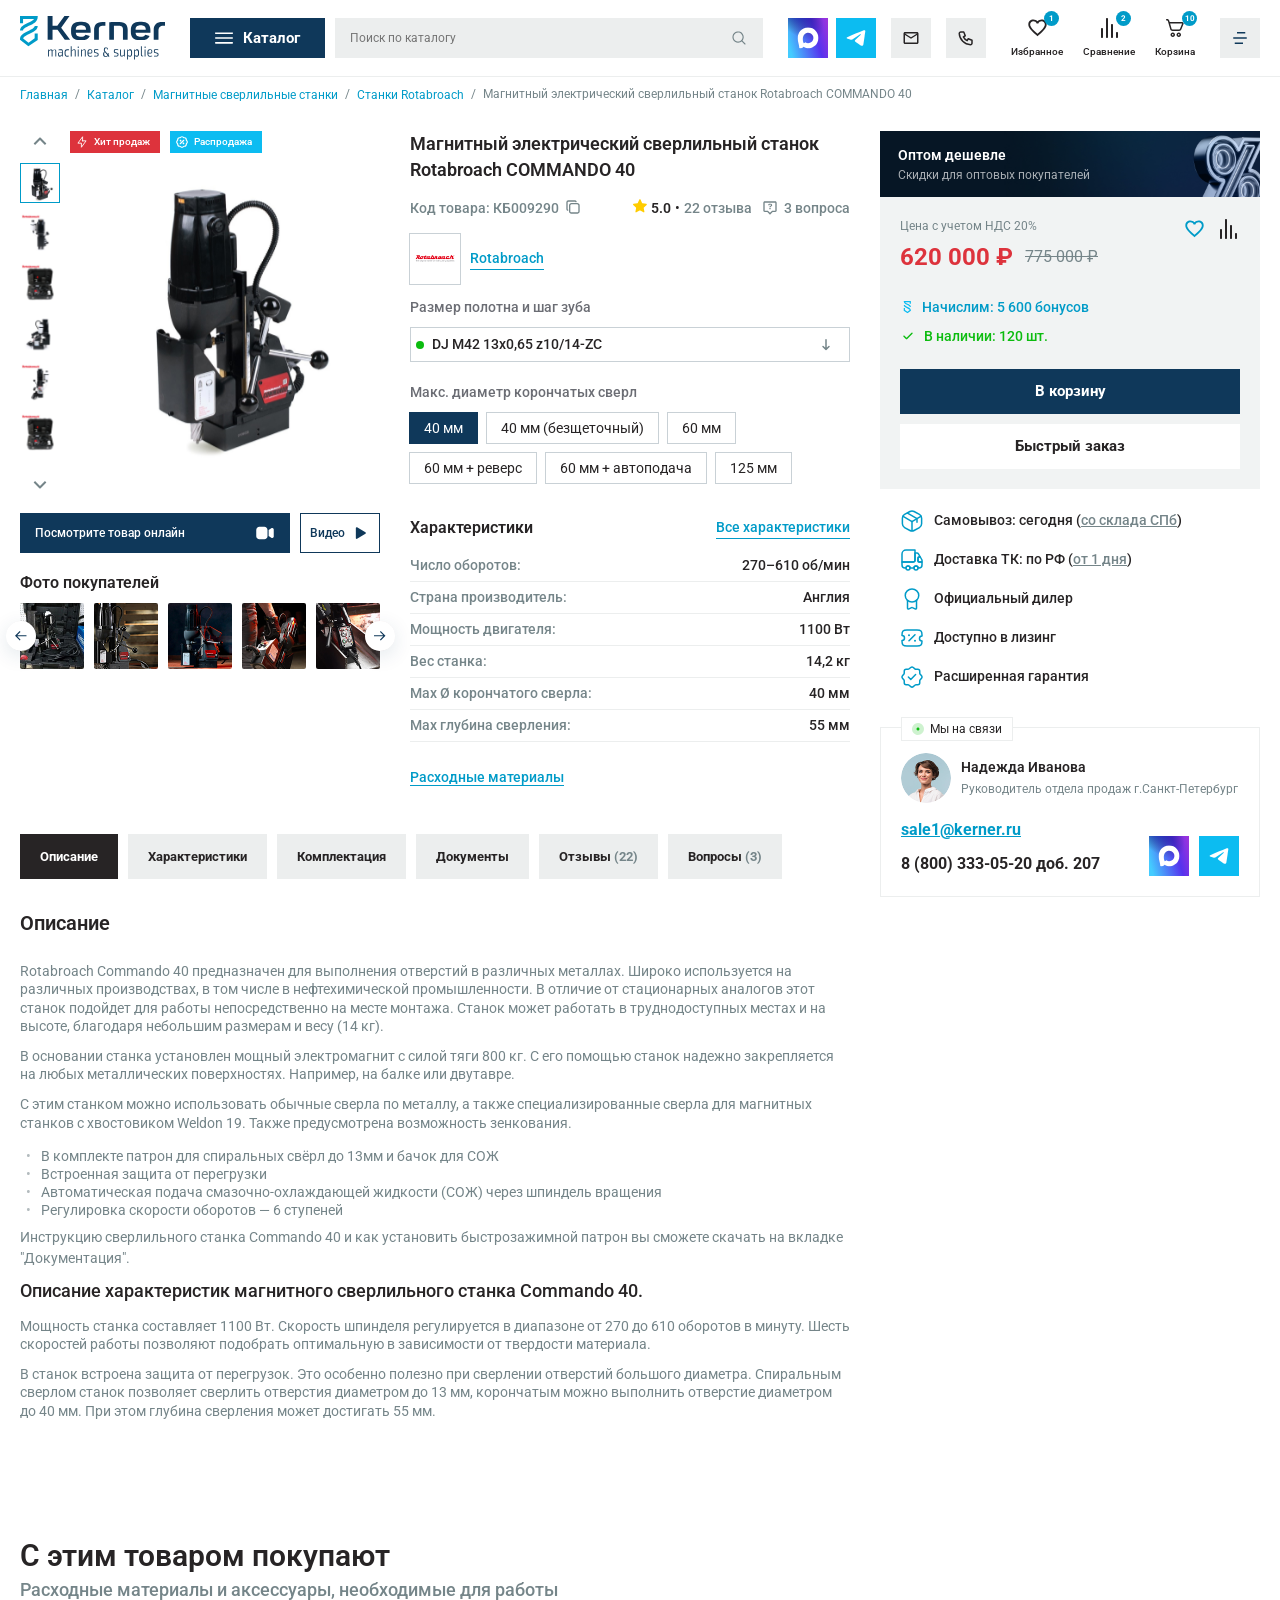
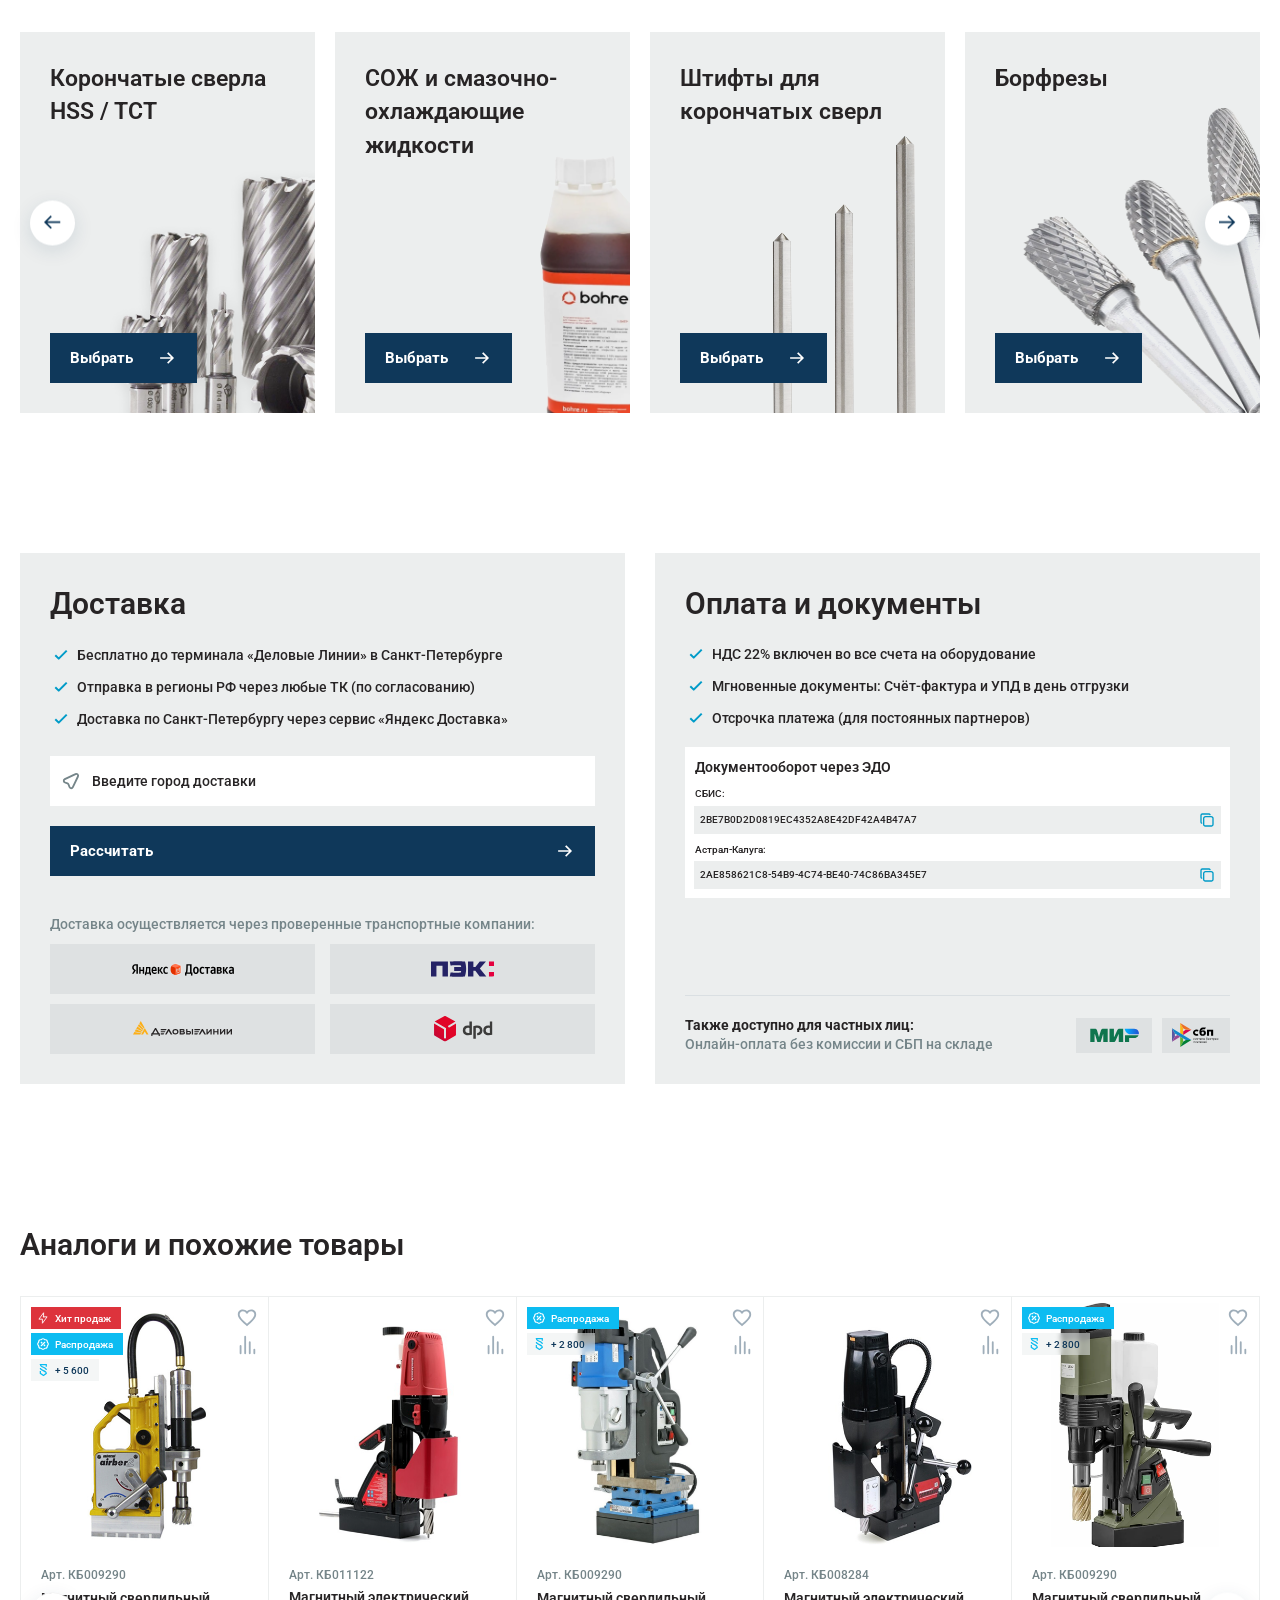
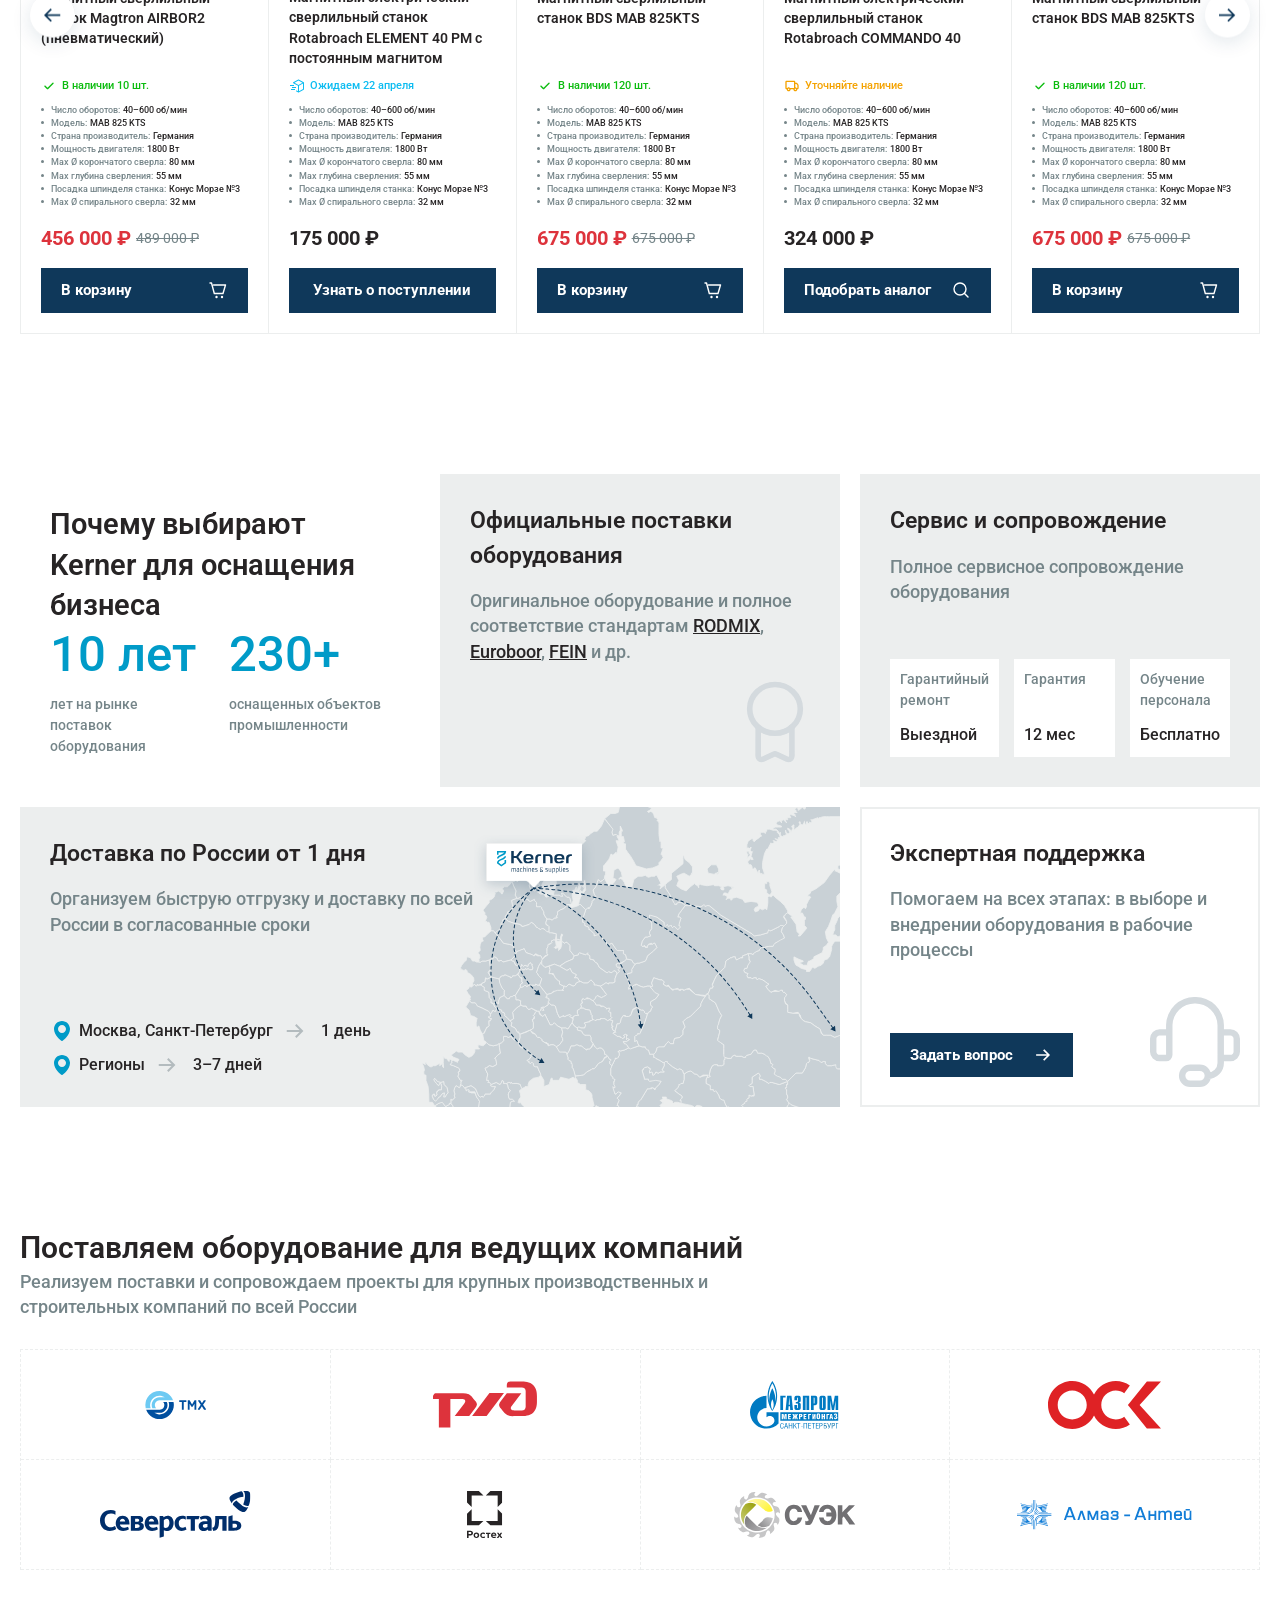
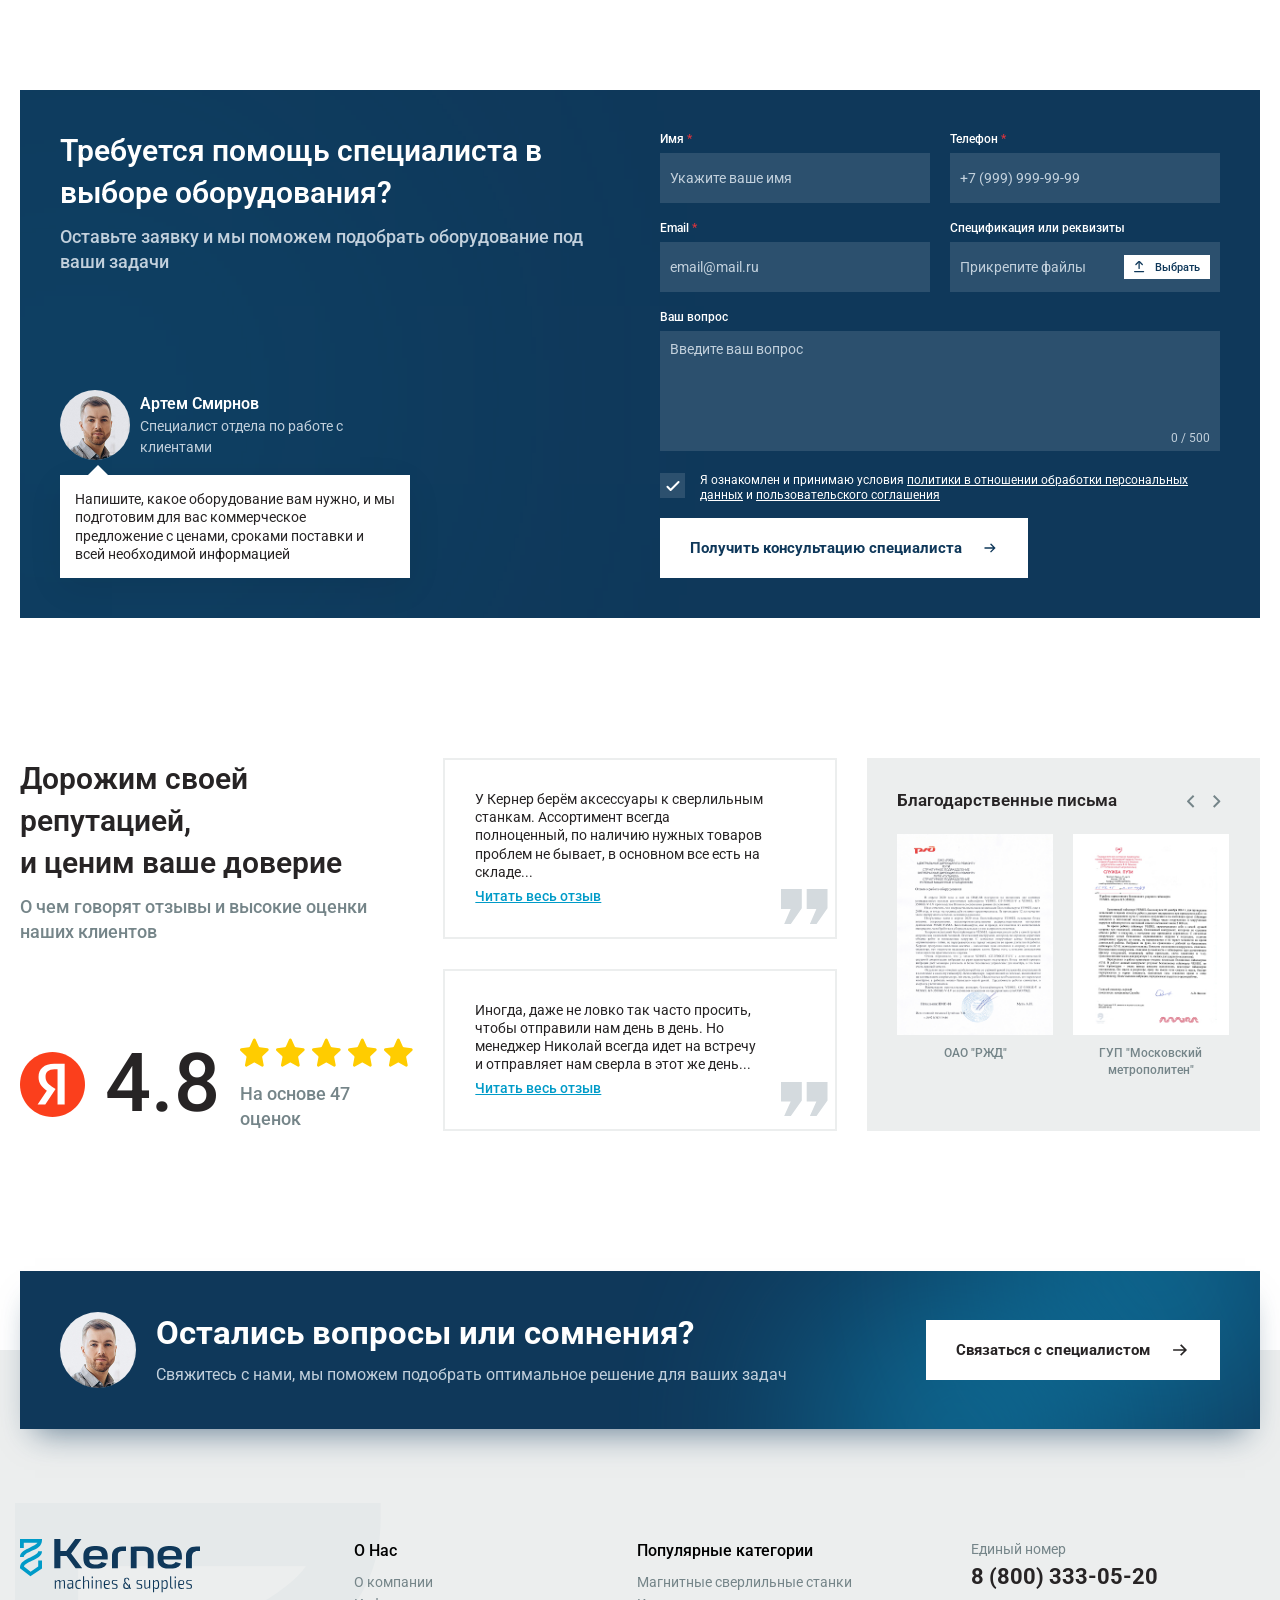
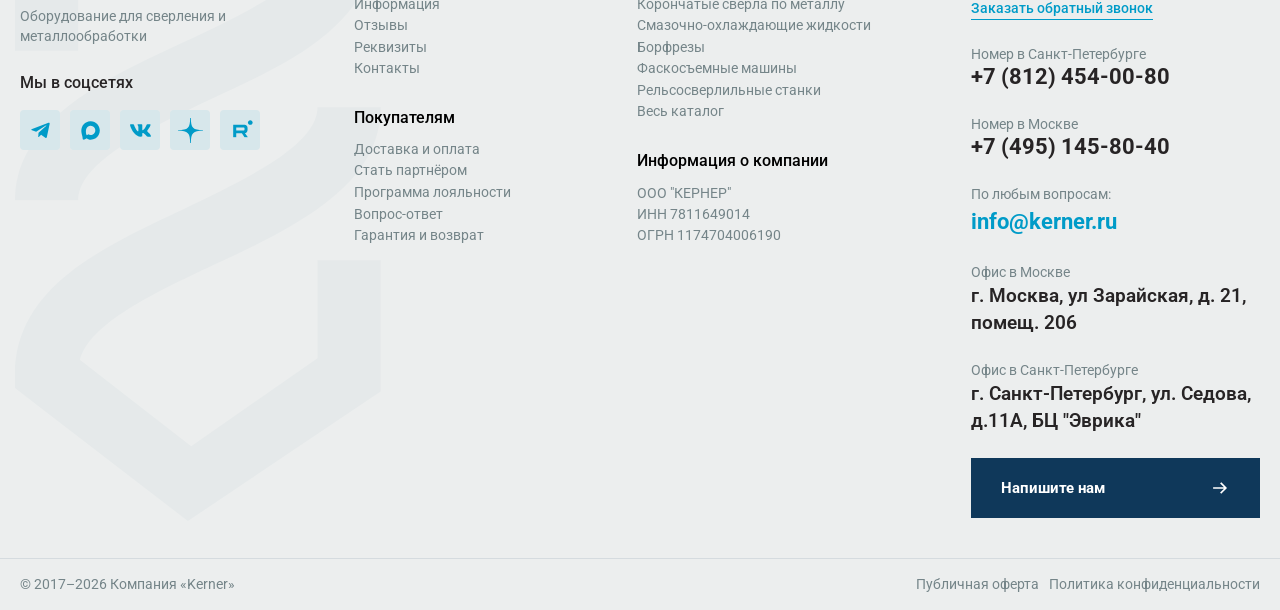
==== commit f4f39438: "fix custom select product card" ====
--- a/card-product.html
+++ b/card-product.html
@@ -784,6 +784,14 @@
                                                                       class="info-product-card__search-input"
                                                                       placeholder="Поиск">
                                                                  <div class="info-product-card__search-icon">
+                                                                      <svg width="18" height="18" viewBox="0 0 18 18"
+                                                                           fill="none"
+                                                                           xmlns="http://www.w3.org/2000/svg">
+                                                                           <path d="M8.07719 13.725C6.96022 13.725 5.86833 13.3938 4.93961 12.7732C4.01088 12.1527 3.28703 11.2706 2.85958 10.2387C2.43213 9.20675 2.3203 8.07123 2.53821 6.97572C2.75612 5.88021 3.29399 4.87393 4.0838 4.08411C4.87362 3.29429 5.87991 2.75642 6.97542 2.53851C8.07093 2.3206 9.20645 2.43244 10.2384 2.85989C11.2703 3.28733 12.1524 4.01119 12.7729 4.93991C13.3935 5.86864 13.7247 6.96053 13.7247 8.0775C13.7247 8.81914 13.5786 9.55351 13.2948 10.2387C13.011 10.9239 12.595 11.5465 12.0706 12.0709C11.5462 12.5953 10.9236 13.0113 10.2384 13.2951C9.55321 13.5789 8.81883 13.725 8.07719 13.725ZM8.07719 3.5625C7.18717 3.5625 6.31715 3.82642 5.57712 4.32088C4.8371 4.81535 4.26033 5.51815 3.91973 6.34042C3.57914 7.16269 3.49002 8.06749 3.66366 8.9404C3.83729 9.81332 4.26587 10.6151 4.89521 11.2445C5.52455 11.8738 6.32637 12.3024 7.19928 12.476C8.0722 12.6497 8.977 12.5605 9.79926 12.22C10.6215 11.8794 11.3243 11.3026 11.8188 10.5626C12.3133 9.82254 12.5772 8.95251 12.5772 8.0625C12.5772 6.86902 12.1031 5.72443 11.2592 4.88051C10.4153 4.0366 9.27066 3.5625 8.07719 3.5625Z"
+                                                                                fill="currentColor" />
+                                                                           <path d="M14.9995 15.5625C14.9256 15.5629 14.8523 15.5484 14.7841 15.5201C14.7158 15.4918 14.6539 15.4501 14.602 15.3975L11.5045 12.3C11.4051 12.1934 11.351 12.0523 11.3536 11.9066C11.3562 11.7609 11.4152 11.6218 11.5183 11.5188C11.6213 11.4157 11.7604 11.3567 11.9061 11.3541C12.0518 11.3516 12.1929 11.4056 12.2995 11.505L15.397 14.6025C15.5023 14.708 15.5615 14.8509 15.5615 15C15.5615 15.1491 15.5023 15.292 15.397 15.3975C15.3451 15.4501 15.2831 15.4918 15.2149 15.5201C15.1466 15.5484 15.0734 15.5629 14.9995 15.5625Z"
+                                                                                fill="currentColor" />
+                                                                      </svg>
                                                                  </div>
                                                             </div>
                                                        </div>
--- a/styles/card-product.css
+++ b/styles/card-product.css
@@ -1768,6 +1768,7 @@
     border: 1px solid #c9d1d6;
     flex-direction: column;
     padding: 15px;
+    padding-bottom: 0px;
     z-index: 100;
     box-shadow: 0 4px 12px rgba(0, 0, 0, 0.05);
 }
@@ -1799,13 +1800,16 @@
     background: #eceeee;
     border: none;
     font-size: 12px;
-    font-family: "Roboto", sans-serif;
     color: #272425;
     outline: none;
 }
 
 .info-product-card__search-input::placeholder {
     color: #758589;
+}
+
+.info-product-card__search-input:focus + .info-product-card__search-icon {
+    color: #061624;
 }
 
 .info-product-card__search-icon {
@@ -1813,28 +1817,29 @@
     right: 15px;
     display: flex;
     pointer-events: none;
-}
-
-/* Область скролла списка */
+    color: #758589;
+    transition: color 0.3s ease 0s;
+}
+
 .info-product-card__select-scroll-area {
-    max-height: 220px;
+    max-height: 191px;
     overflow-y: auto;
     padding-right: 5px;
-
-    /* Скрытие стандартного скроллбара */
-    scrollbar-width: none; /* Firefox */
-    -ms-overflow-style: none; /* IE/Edge */
 }
 
 .info-product-card__select-scroll-area::-webkit-scrollbar {
-    display: none; /* Chrome/Safari */
+    width: 6px;
+}
+
+.info-product-card__select-scroll-area::-webkit-scrollbar-thumb {
+    border-radius: 100px;
+    width: 6px;
+    background-color: #eceeee;
+
 }
 
 /* Список элементов */
 .info-product-card__select-list {
-    list-style: none;
-    padding: 0;
-    margin: 0;
 }
 
 .info-product-card__select-item {
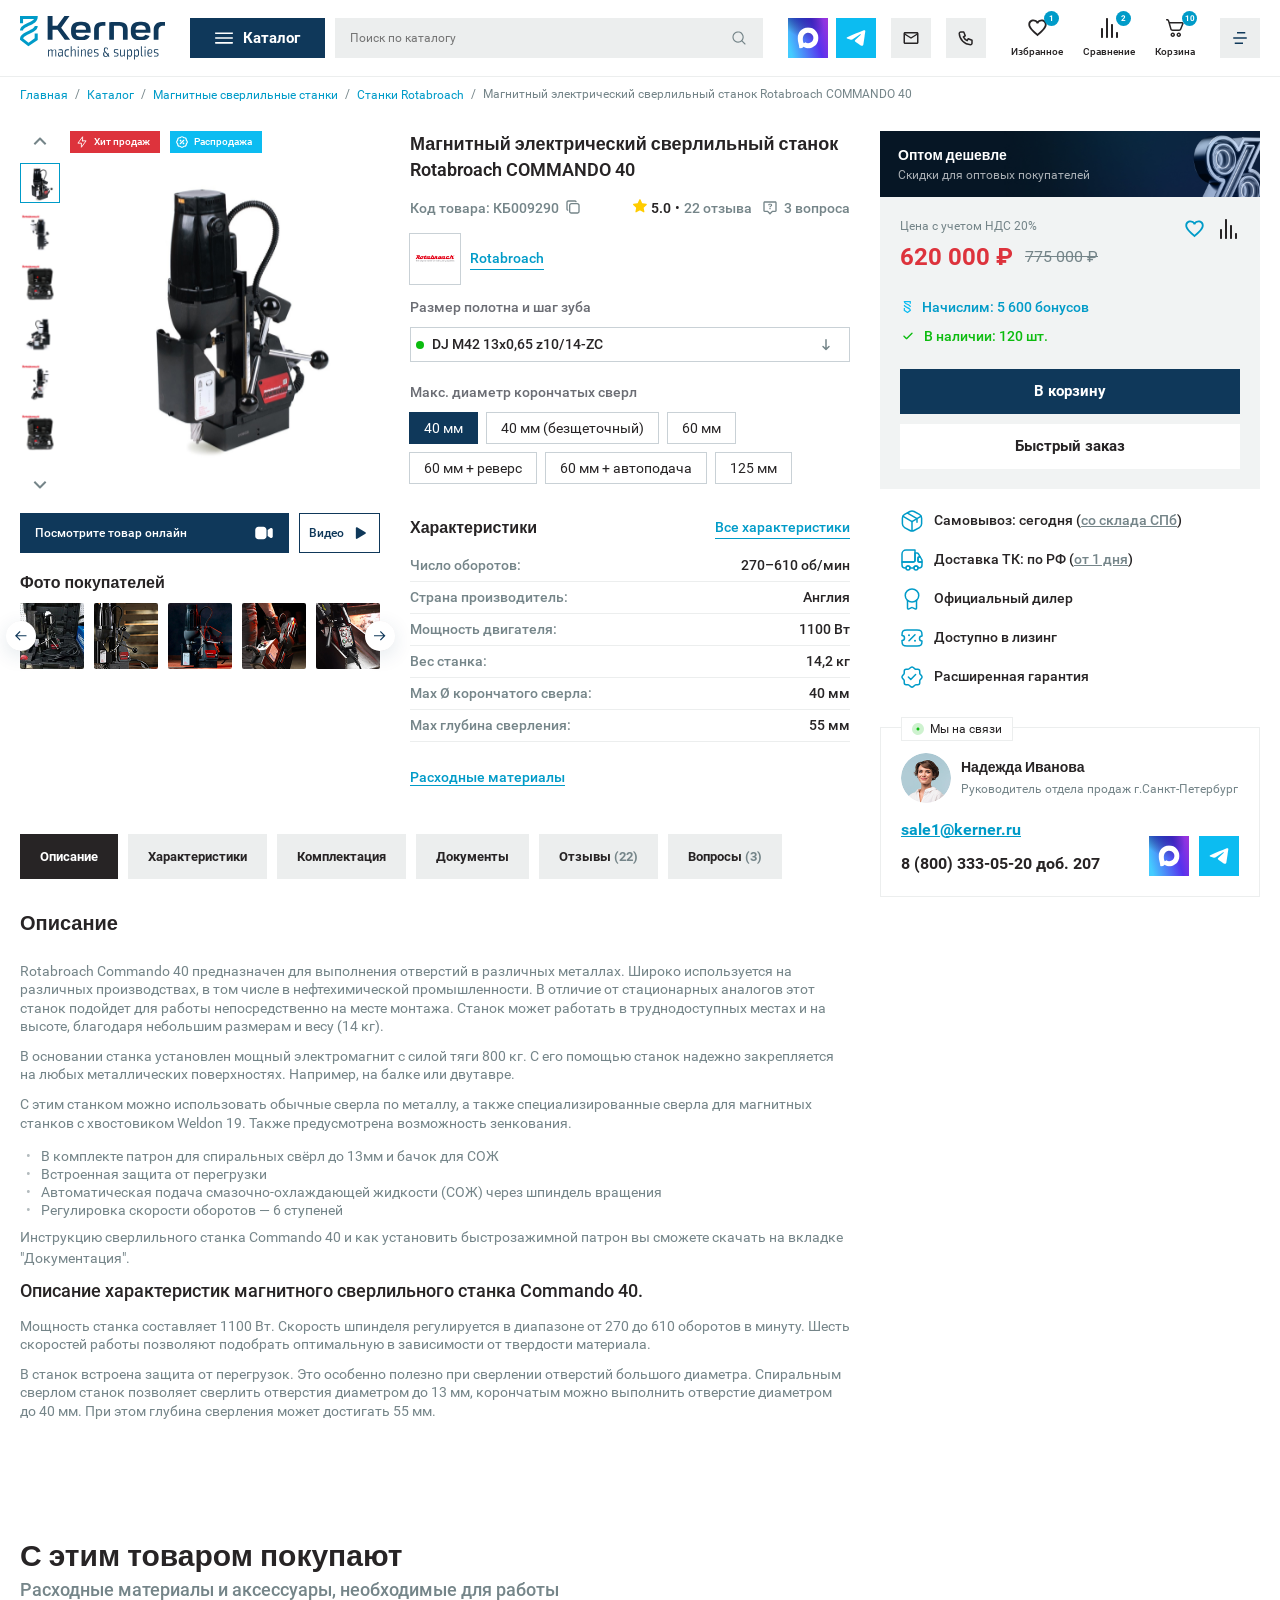
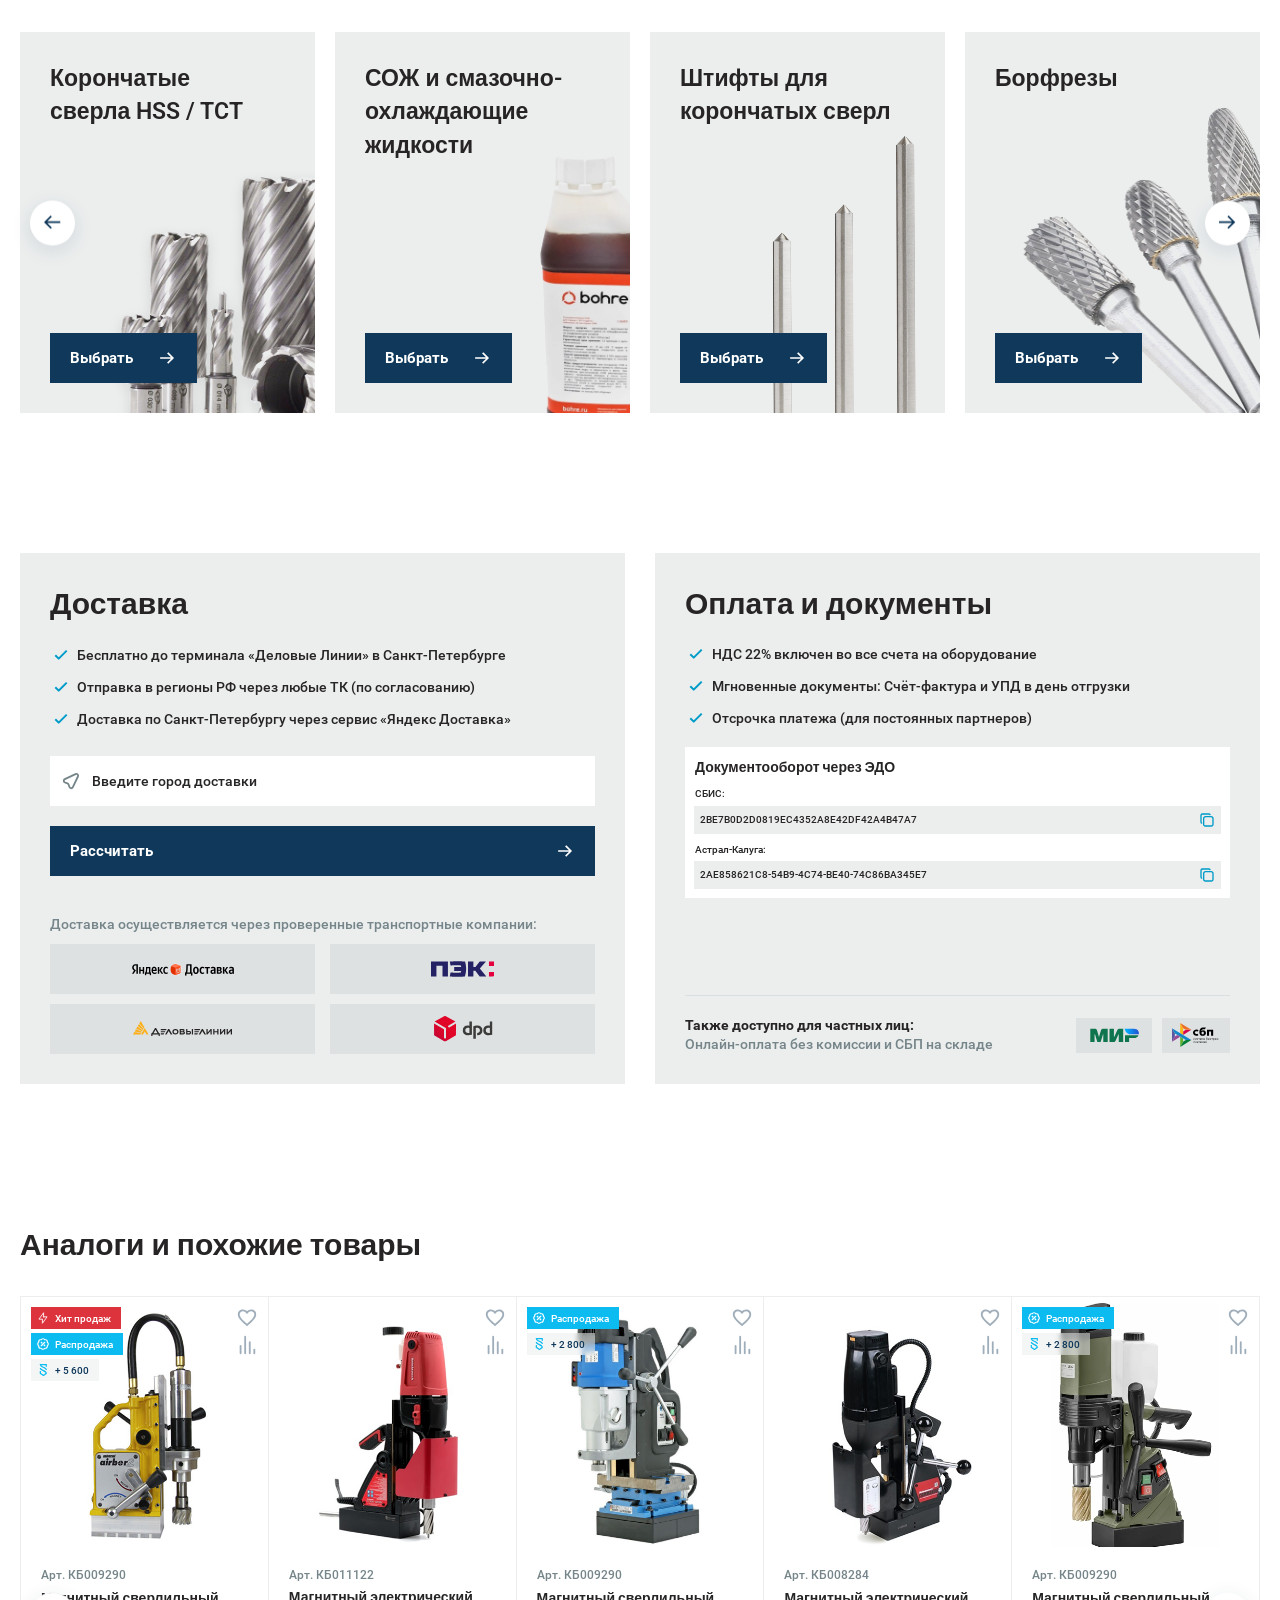
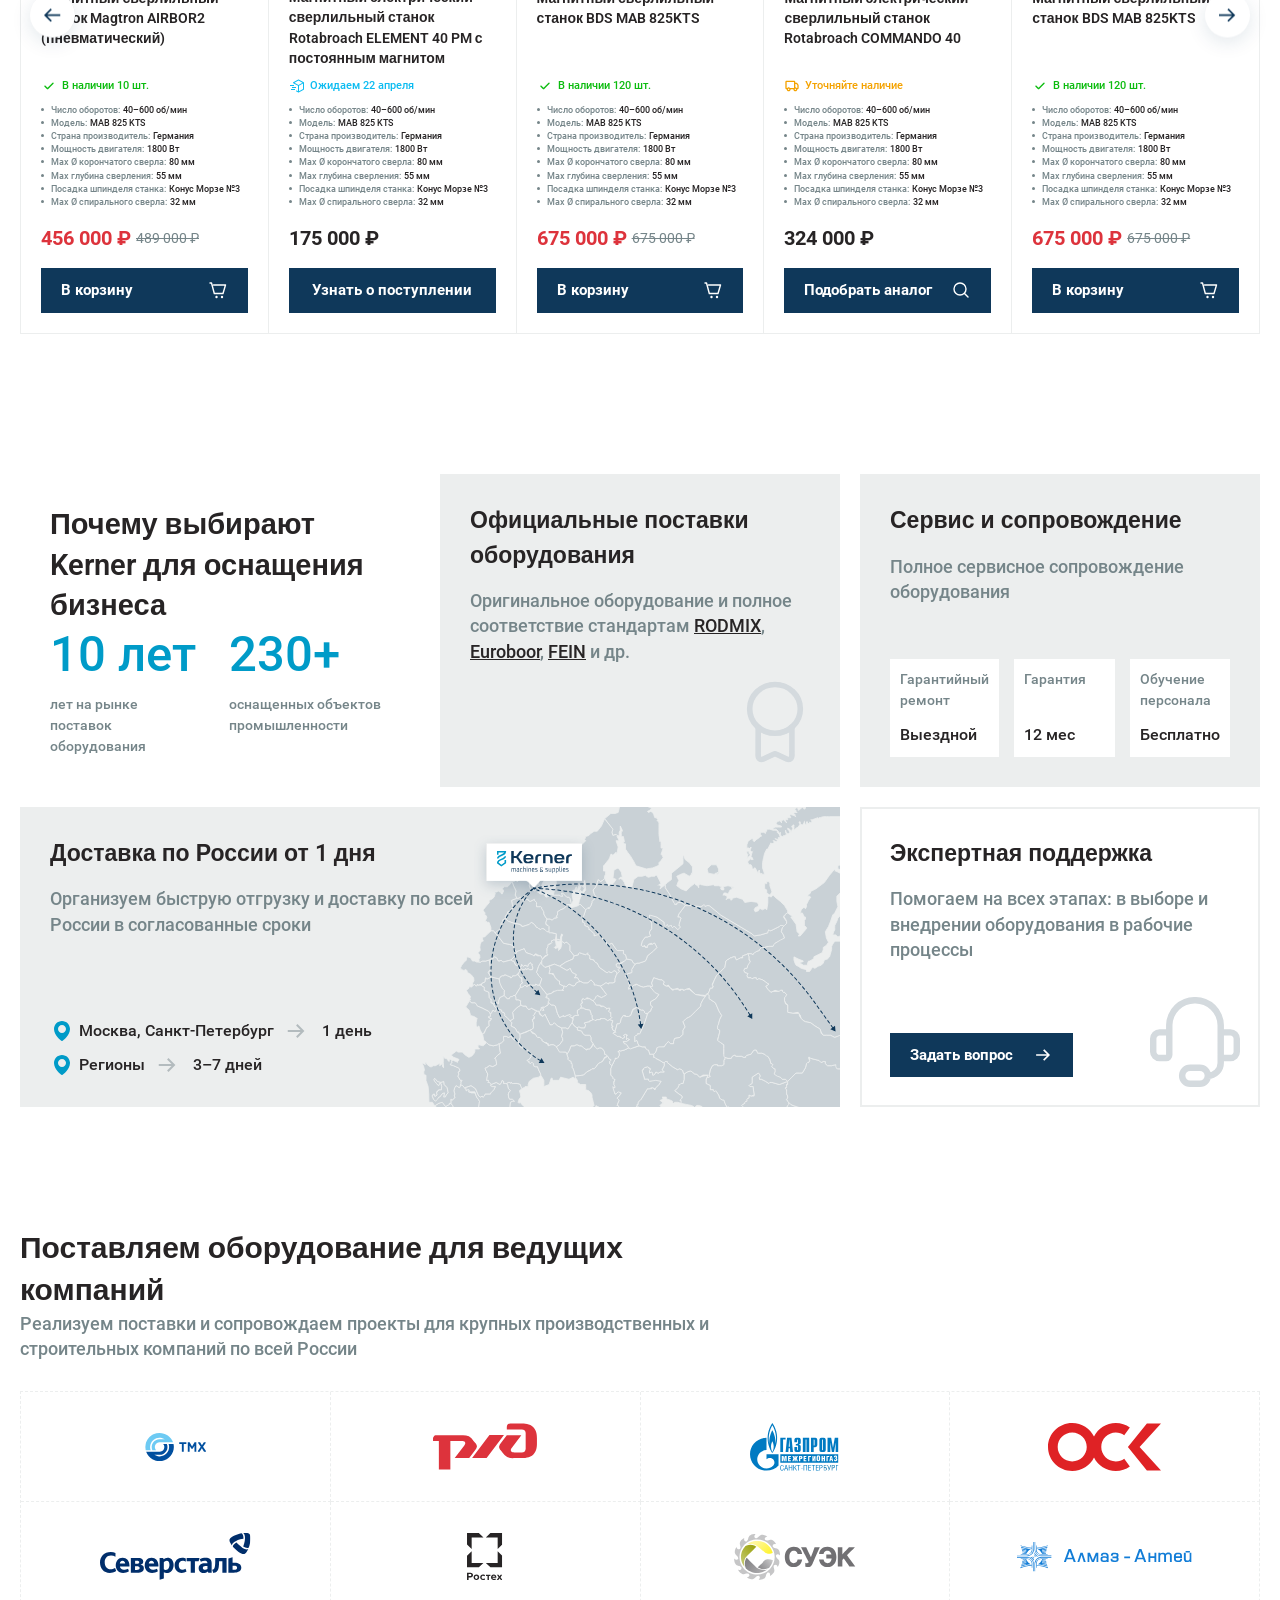
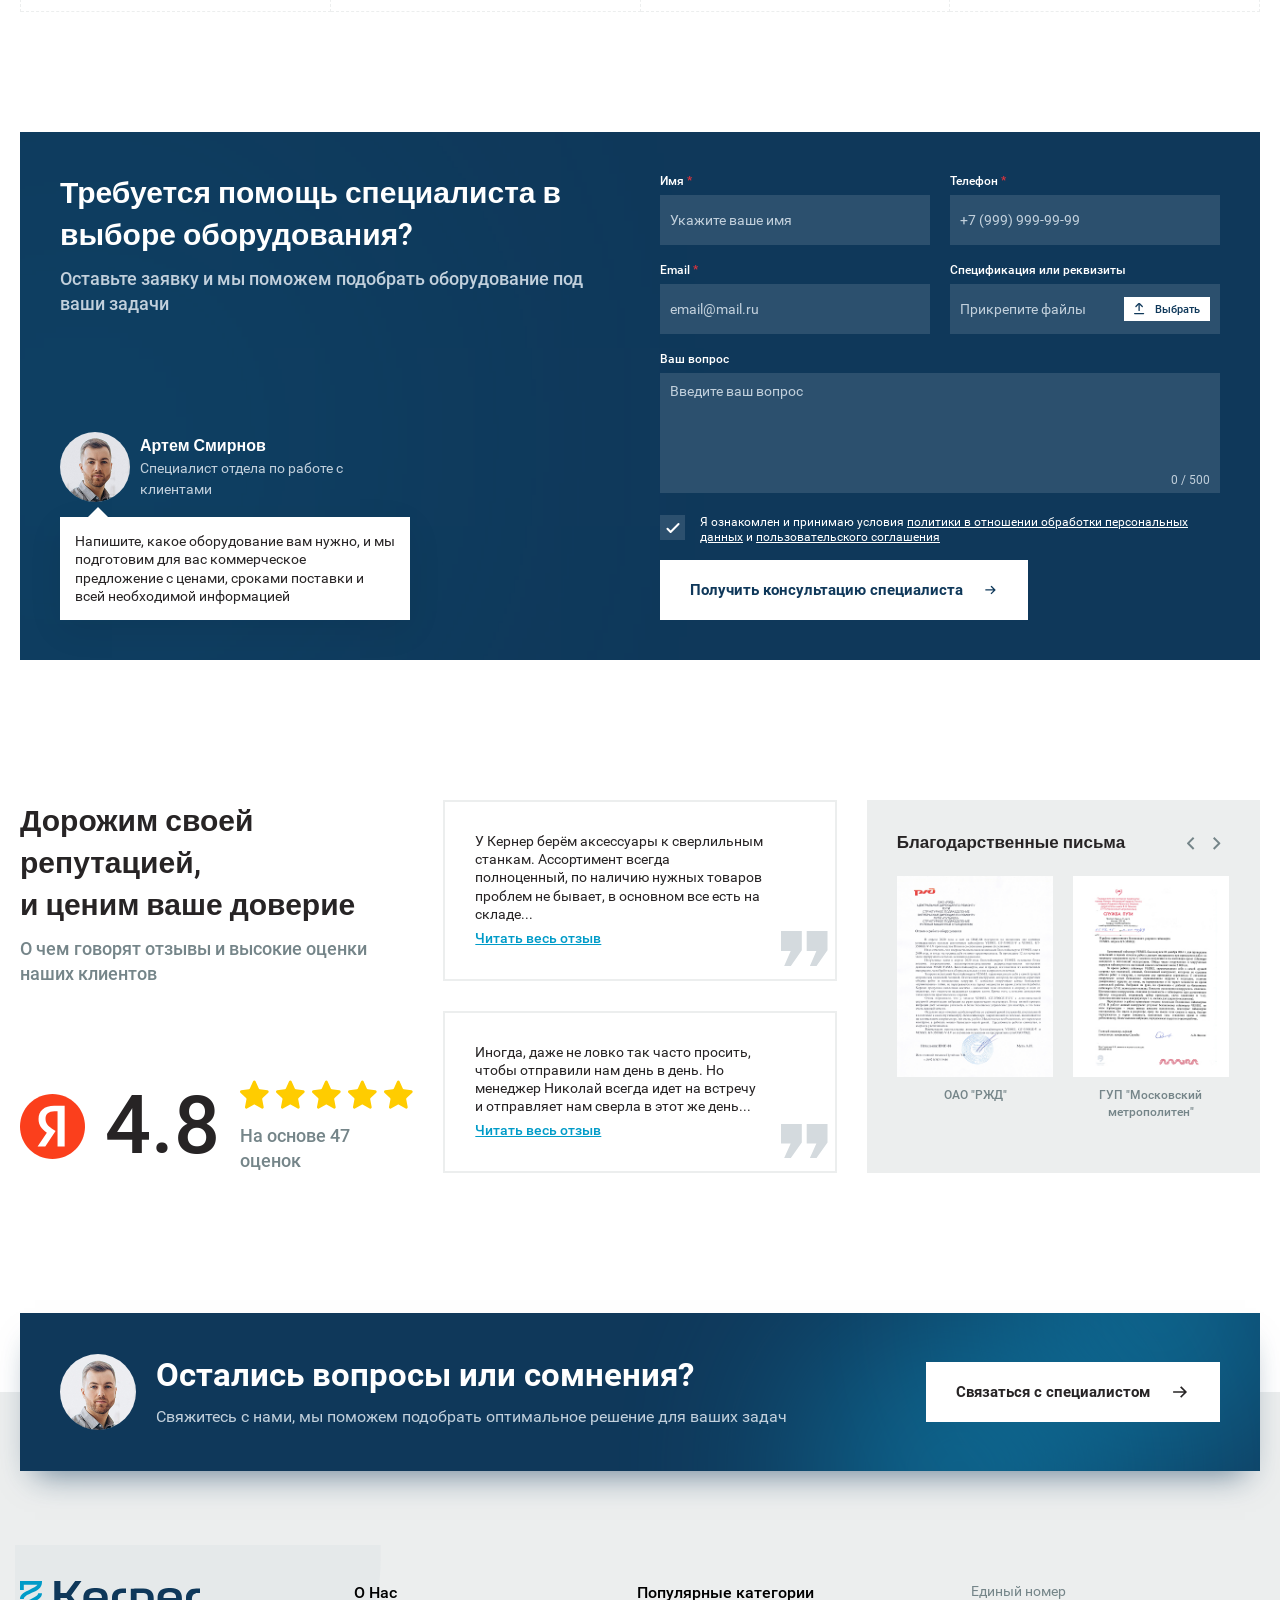
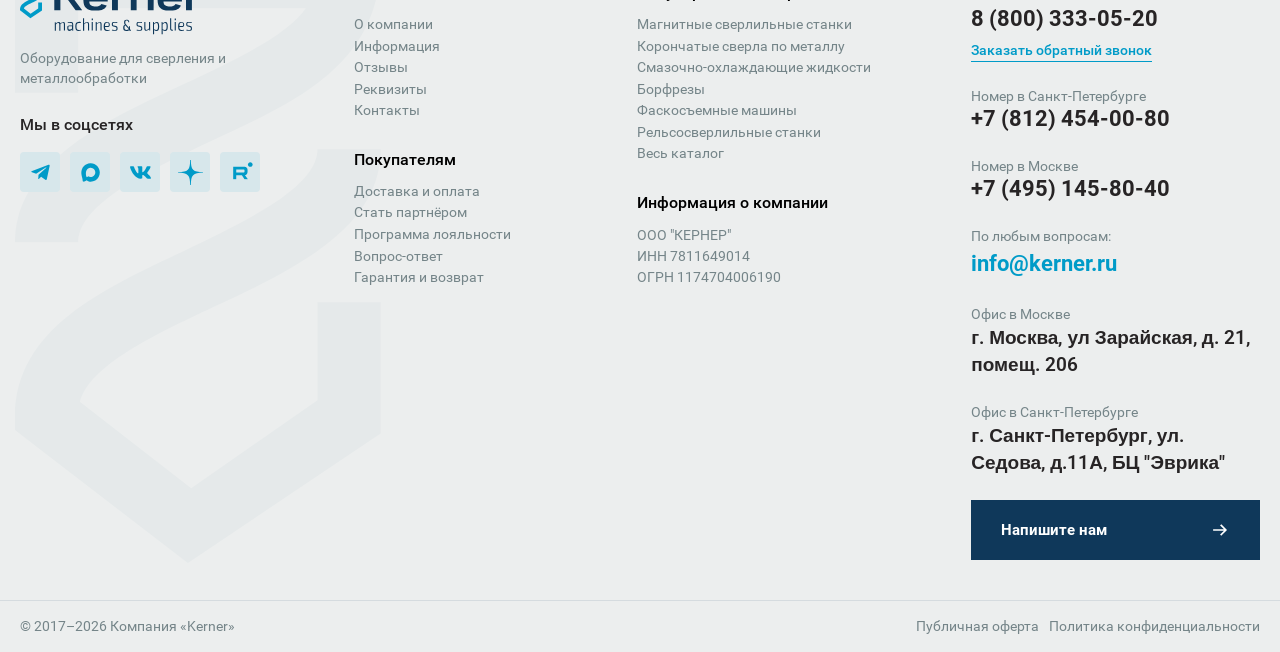
==== commit c1d36895: "fix fonts, root moved" ====
--- a/card-product.html
+++ b/card-product.html
@@ -5,12 +5,10 @@
      <meta charset="UTF-8">
      <meta name="viewport" content="width=device-width, initial-scale=1.0">
      <title>Карточка товара</title>
-     <link rel="preconnect" href="https://fonts.googleapis.com">
-     <link rel="preconnect" href="https://fonts.gstatic.com" crossorigin>
-     <link href="https://fonts.googleapis.com/css2?family=Roboto:wght@100;200;300;400;500;600;700;800;900&display=swap"
-          rel="stylesheet">
+     <link rel="stylesheet" href="styles/fonts.css">
      <link rel="stylesheet" href="https://cdn.jsdelivr.net/npm/@fancyapps/ui@5.0/dist/fancybox/fancybox.css" />
      <link rel="stylesheet" href="https://cdn.jsdelivr.net/npm/swiper@11/swiper-bundle.min.css" />
+     <link rel="stylesheet" href="styles/variables.css">
      <link rel="stylesheet" href="styles/card-product.css">
      <link rel="stylesheet" href="styles/style.css">
 </head>
--- a/styles/fonts.css
+++ b/styles/fonts.css
@@ -0,0 +1,34 @@
+@font-face {
+  font-family: 'Roboto';
+  font-style: normal;
+  font-weight: 400;
+  font-display: swap;
+  src: url('../fonts/Roboto-Regular.woff2') format('woff2'),
+       url('../fonts/Roboto-Regular.woff') format('woff');
+}
+
+@font-face {
+  font-family: 'Roboto';
+  font-style: normal;
+  font-weight: 500;
+  font-display: swap;
+  src: url('../fonts/Roboto-Medium.woff2') format('woff2'),
+       url('../fonts/Roboto-Medium.woff') format('woff');
+}
+
+@font-face {
+  font-family: 'Roboto';
+  font-style: normal;
+  font-weight: 600;
+  font-display: swap;
+  src: url('../fonts/Roboto-SemiBold.woff2') format('woff2');
+}
+
+@font-face {
+  font-family: 'Roboto';
+  font-style: normal;
+  font-weight: 700;
+  font-display: swap;
+  src: url('../fonts/Roboto-Bold.woff2') format('woff2'),
+       url('../fonts/Roboto-Bold.woff') format('woff');
+}
--- a/styles/variables.css
+++ b/styles/variables.css
@@ -0,0 +1,92 @@
+:root {
+    /* === Colors === */
+    --color-dark-blue: #0f385a;
+    --color-cyan: #0cbcf1;
+    --color-accent: #009bc8;
+    --color-blue-mid: #18578b;
+    --color-blue-deep: #2c506e;
+    --color-primary: #2563eb;
+    --color-dark: #272425;
+    --color-gray: #758589;
+    --color-gray-mid: #b3bbbe;
+    --color-gray-hover: #e1e6e6;
+    --color-gray-light: #c2d0dc;
+    --color-gray-lighter: #c9d1d6;
+    --color-gray-muted: #9faeba;
+    --color-bg: #eceeee;
+    --color-bg-soft: #f2f4f6;
+    --color-bg-lighter: #f8f9fa;
+    --color-bg-warm: #f9fafa;
+    --color-bg-footer-wm: #e5e9ea;
+    --color-social-bg: #d7e7eb;
+    --color-border: #eceeee;
+    --color-border-mid: #d8d8d8;
+    --color-border-soft: #d1d4d4;
+    --color-white: #ffffff;
+    --color-black: #000000;
+    --color-red: #dd333c;
+    --color-green: #0cbc0f;
+    --color-yellow: #ffd400;
+    --color-yellow-dark: #f4a200;
+    --color-dark-blue-10: rgba(15, 56, 90, 0.1);
+    --color-white-20: rgba(255, 255, 255, 0.2);
+    --color-white-60: rgba(255, 255, 255, 0.6);
+    --color-bg-55: rgba(236, 238, 238, 0.55);
+
+    /* === Typography === */
+    --font-main: "Roboto", sans-serif;
+    --font-size-xs: 12px;
+
+    /* === Layout === */
+    --section-padding: 80px 0;
+    --container-width: 1330px;
+    --container-padding: 0 20px;
+
+    /* === Transitions === */
+    --transition-fast: 0.2s ease;
+    --transition-base: 0.3s ease;
+
+    /* === Other === */
+    --border-partners-section: 1px dashed #eceeee;
+}
+
+* {
+    font-family: var(--font-main);
+    margin: 0;
+    padding: 0;
+    box-sizing: border-box;
+}
+
+ul,
+li {
+    list-style: none;
+    line-height: 1;
+}
+
+a {
+    outline: none;
+    text-decoration: none;
+}
+
+body {
+    font-family: var(--font-main);
+    -webkit-font-smoothing: antialiased;
+    -moz-osx-font-smoothing: grayscale;
+    font-size: 14px;
+    line-height: 1.5;
+    color: var(--color-dark);
+    background-color: var(--color-white);
+}
+
+img {
+    max-width: 100%;
+    display: block;
+}
+
+button {
+    outline: none;
+    border: none;
+    background: none;
+    cursor: pointer;
+    font-family: var(--font);
+}
--- a/styles/card-product.css
+++ b/styles/card-product.css
@@ -92,7 +92,6 @@
     font-size: 14px;
     font-weight: 500;
     color: #272425;
-    font-family: var(--font, "Roboto", sans-serif);
     background: transparent;
 }
 
@@ -478,7 +477,6 @@
     background: #eceeee;
     border: none;
     cursor: pointer;
-    font-family: "Roboto", sans-serif;
     font-size: 13px;
     font-weight: 700;
     color: #272425;
@@ -903,6 +901,7 @@
     height: 45px;
     font-weight: 700;
     font-size: 15px;
+    transition: background-color 0.3s ease 0s;
 }
 
 .floating-actions {
@@ -1558,7 +1557,7 @@
     display: inline-flex;
     flex-direction: column;
     gap: 15px;
-    font-family: "Roboto", sans-serif;
+    
     color: #272425;
     max-width: 100%;
 }
@@ -1686,7 +1685,7 @@
     flex-direction: column;
     gap: 15px;
     width: 100%;
-    font-family: "Roboto", sans-serif;
+    
 }
 
 /* Лейбл над селектом */
@@ -2040,7 +2039,7 @@
     padding: 8px 15px;
     border: none;
     cursor: pointer;
-    font-family: "Roboto", sans-serif;
+    
     transition: all 0.2s ease;
     box-sizing: border-box;
 }
@@ -2083,10 +2082,10 @@
     justify-content: center;
     width: 20px;
     height: 20px;
-    margin-left: 5px; /* Отступ текста от иконки */
-}
-
-/* Адаптив: если места мало, текст в Видео может скрываться или уменьшаться отступ */
+    margin-left: 6px;
+}
+
+
 @media (max-width: 360px) {
     .main-slider-produc-card__btn-text {
         font-size: 11px;
--- a/styles/style.css
+++ b/styles/style.css
@@ -1,91 +1,3 @@
-:root {
-    --color-dark-blue: #0f385a;
-    --color-cyan: #0cbcf1;
-    --color-accent: #009bc8;
-    --color-blue-mid: #18578b;
-    --color-blue-deep: #2c506e;
-    --color-primary: #2563eb;
-    --color-dark: #272425;
-    --color-gray: #758589;
-    --color-gray-mid: #b3bbbe;
-    --color-gray-hover: #e1e6e6;
-    --color-gray-light: #c2d0dc;
-    --color-gray-lighter: #c9d1d6;
-    --color-gray-muted: #9faeba;
-    --color-bg: #eceeee;
-    --color-bg-soft: #f2f4f6;
-    --color-bg-lighter: #f8f9fa;
-    --color-bg-warm: #f9fafa;
-    --color-bg-footer-wm: #e5e9ea;
-    --color-social-bg: #d7e7eb;
-    --color-border: #eceeee;
-    --color-border-mid: #d8d8d8;
-    --color-border-soft: #d1d4d4;
-    --color-white: #ffffff;
-    --color-black: #000000;
-    --color-red: #dd333c;
-    --color-green: #0cbc0f;
-    --color-yellow: #ffd400;
-    --color-yellow-dark: #f4a200;
-    --color-dark-blue-10: rgba(15, 56, 90, 0.1);
-    --color-white-20: rgba(255, 255, 255, 0.2);
-    --color-white-60: rgba(255, 255, 255, 0.6);
-    --color-bg-55: rgba(236, 238, 238, 0.55);
-
-    /* --- Layout & Typography --- */
-    --font-main: "Roboto", sans-serif;
-    --font-size-xs: 12px;
-    --section-padding: 80px 0;
-    --container-width: 1330px;
-    --container-padding: 0 20px;
-    --transition-fast: 0.2s ease;
-    --transition-base: 0.3s ease;
-    --border-partners-section: 1px dashed #eceeee;
-}
-
-/* === style.css === */
-
-* {
-    font-family: var(--font-main);
-    margin: 0;
-    padding: 0;
-    box-sizing: border-box;
-}
-
-ul,
-li {
-    list-style: none;
-    line-height: 1;
-}
-
-a {
-    outline: none;
-    text-decoration: none;
-}
-
-body {
-    font-family: var(--font-main);
-    -webkit-font-smoothing: antialiased;
-    -moz-osx-font-smoothing: grayscale;
-    font-size: 14px;
-    line-height: 1.5;
-    color: var(--color-dark);
-    background-color: var(--color-white);
-}
-
-img {
-    max-width: 100%;
-    display: block;
-}
-
-button {
-    outline: none;
-    border: none;
-    background: none;
-    cursor: pointer;
-    font-family: var(--font);
-}
-
 .button {
     width: 100%;
     height: 60px;
@@ -2864,7 +2776,7 @@
 .info-faq {
     padding: 30px 0;
     background-color: var(--color-white);
-    font-family: "Roboto", Arial, sans-serif;
+    font-family: var(--font-main);
 }
 
 .info-faq__wrapper {
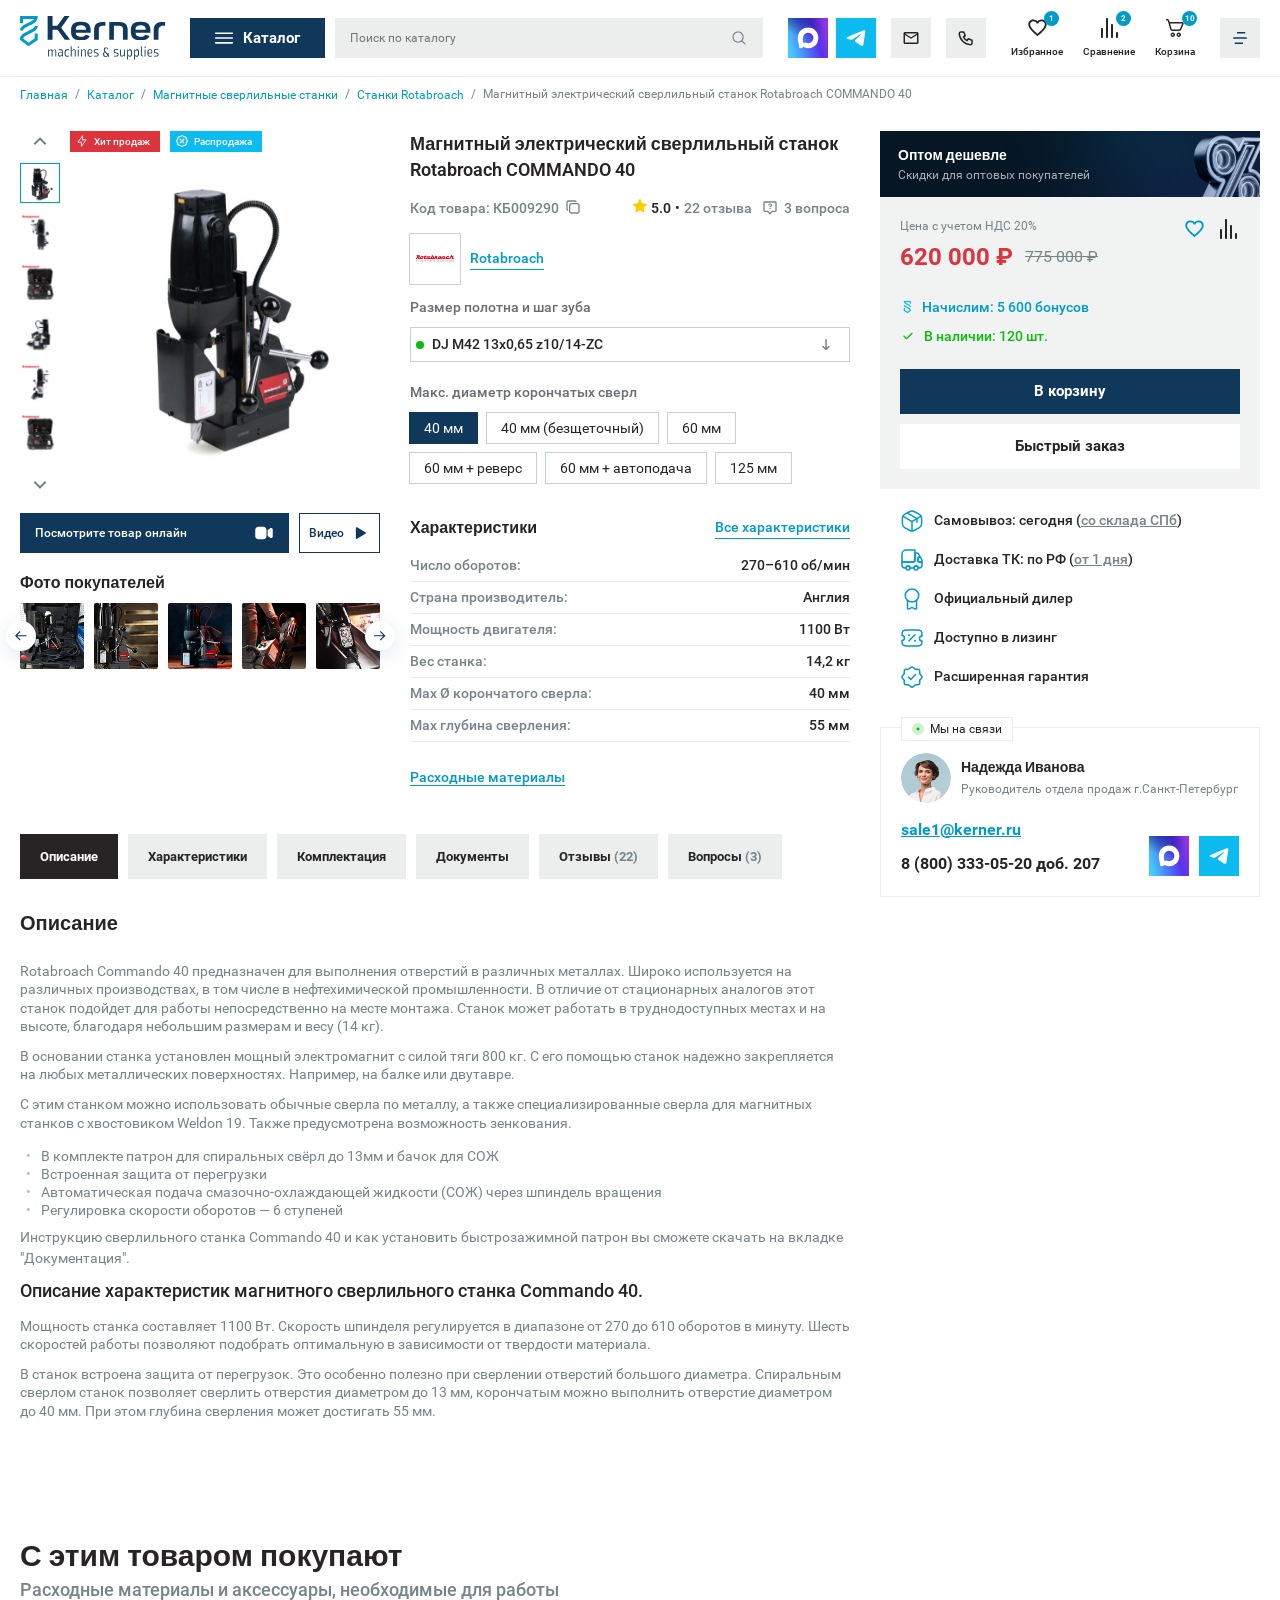
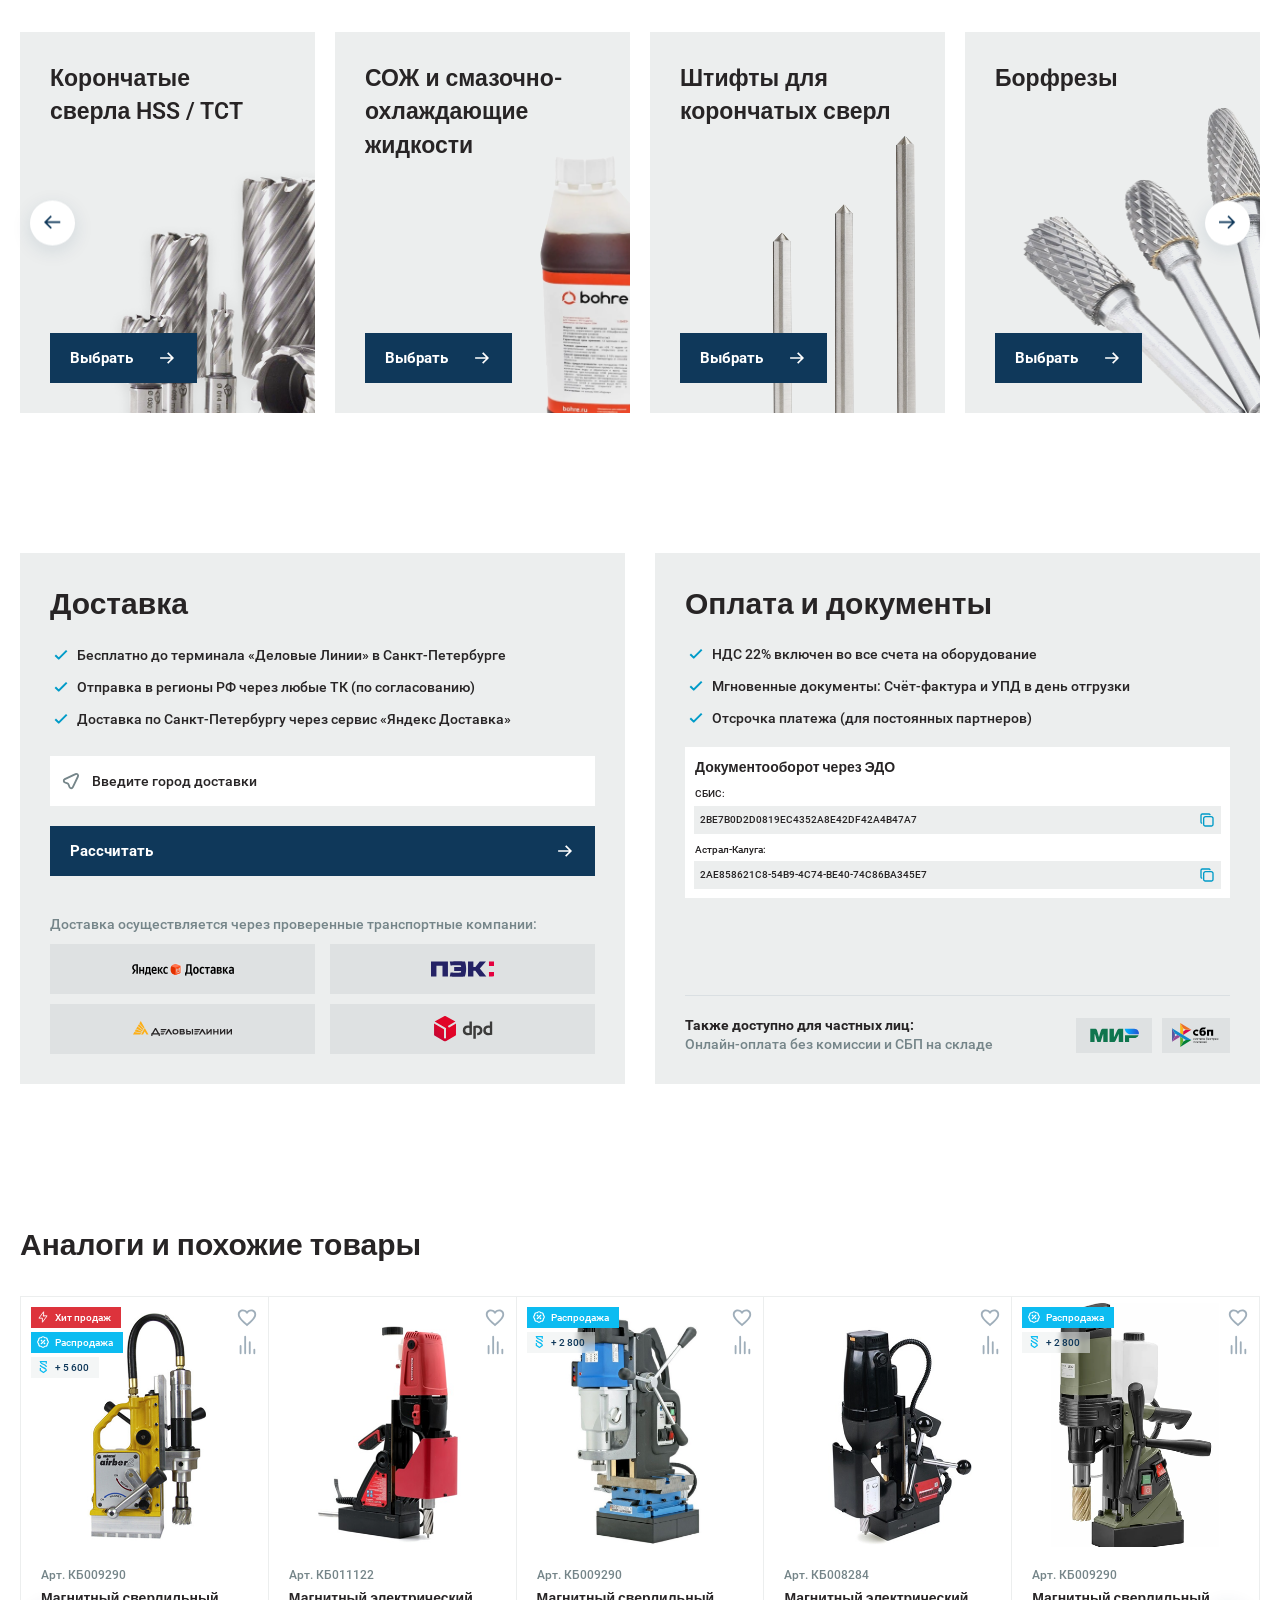
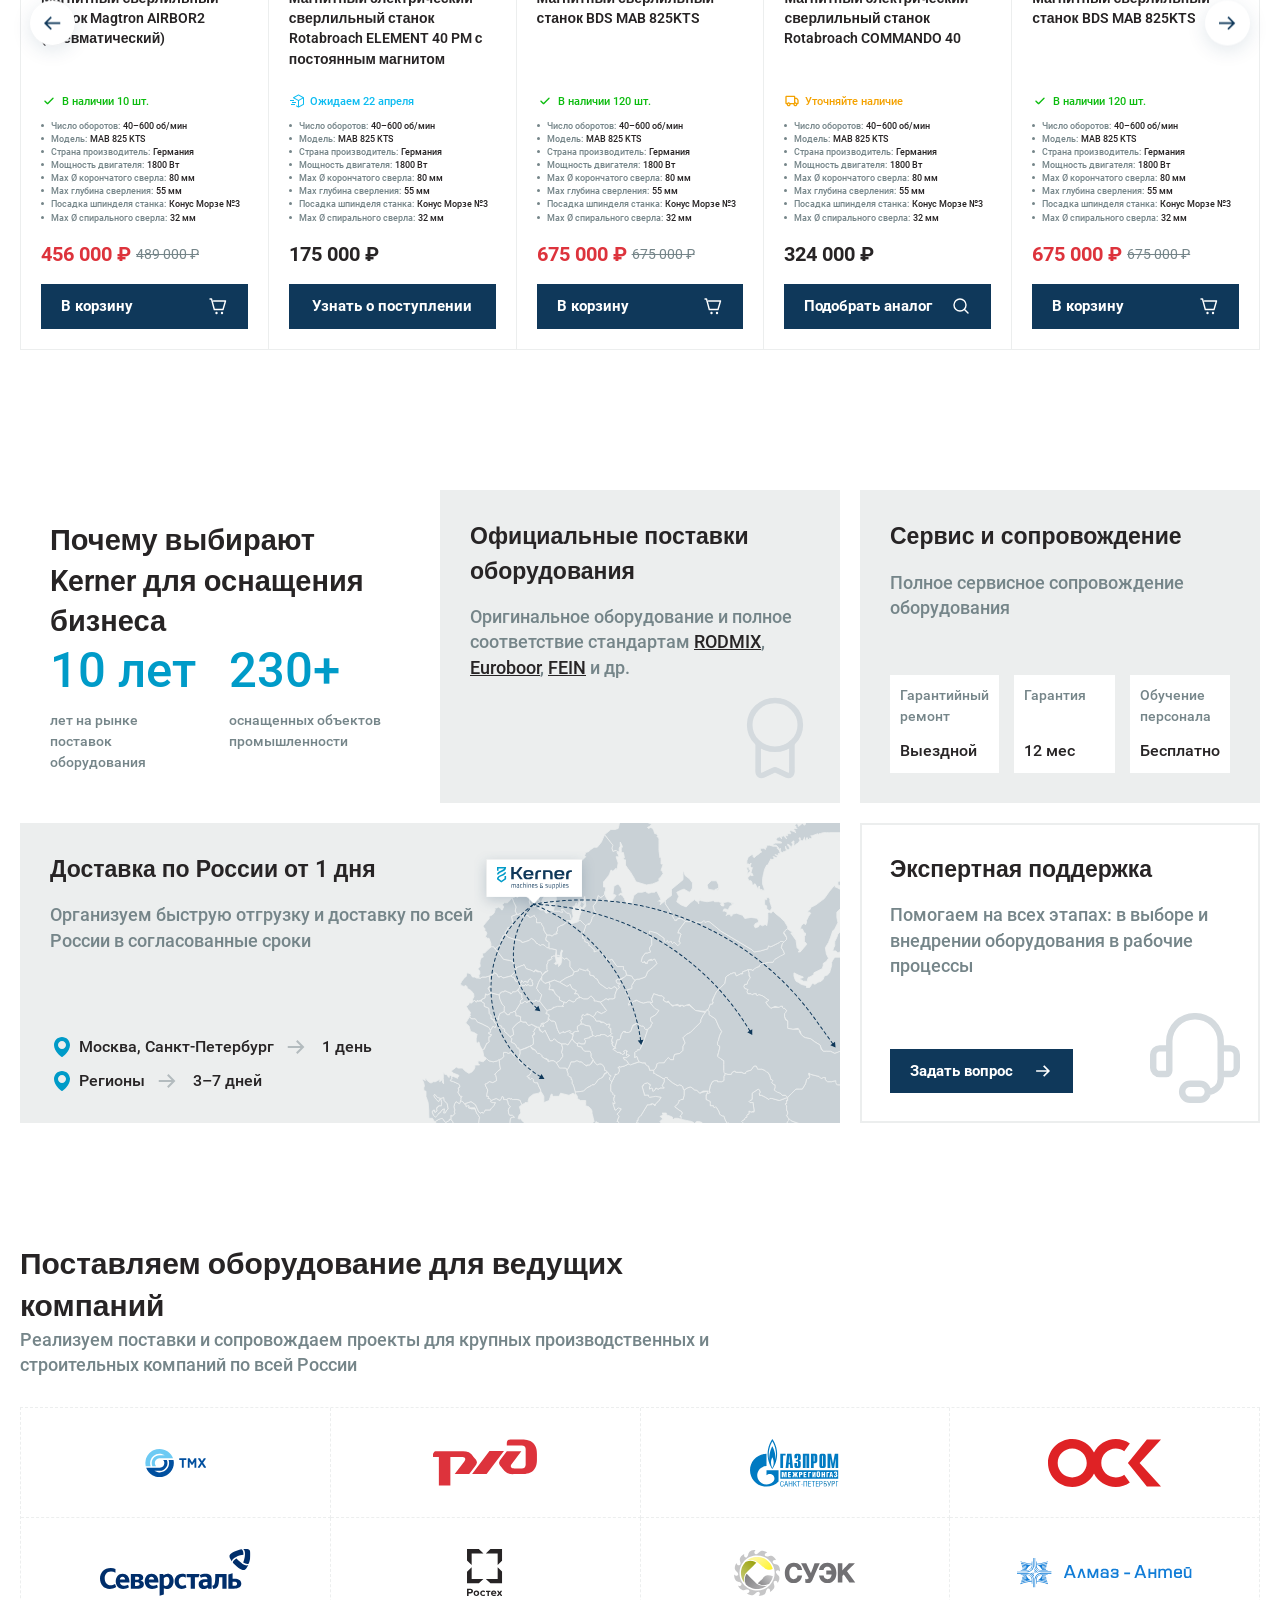
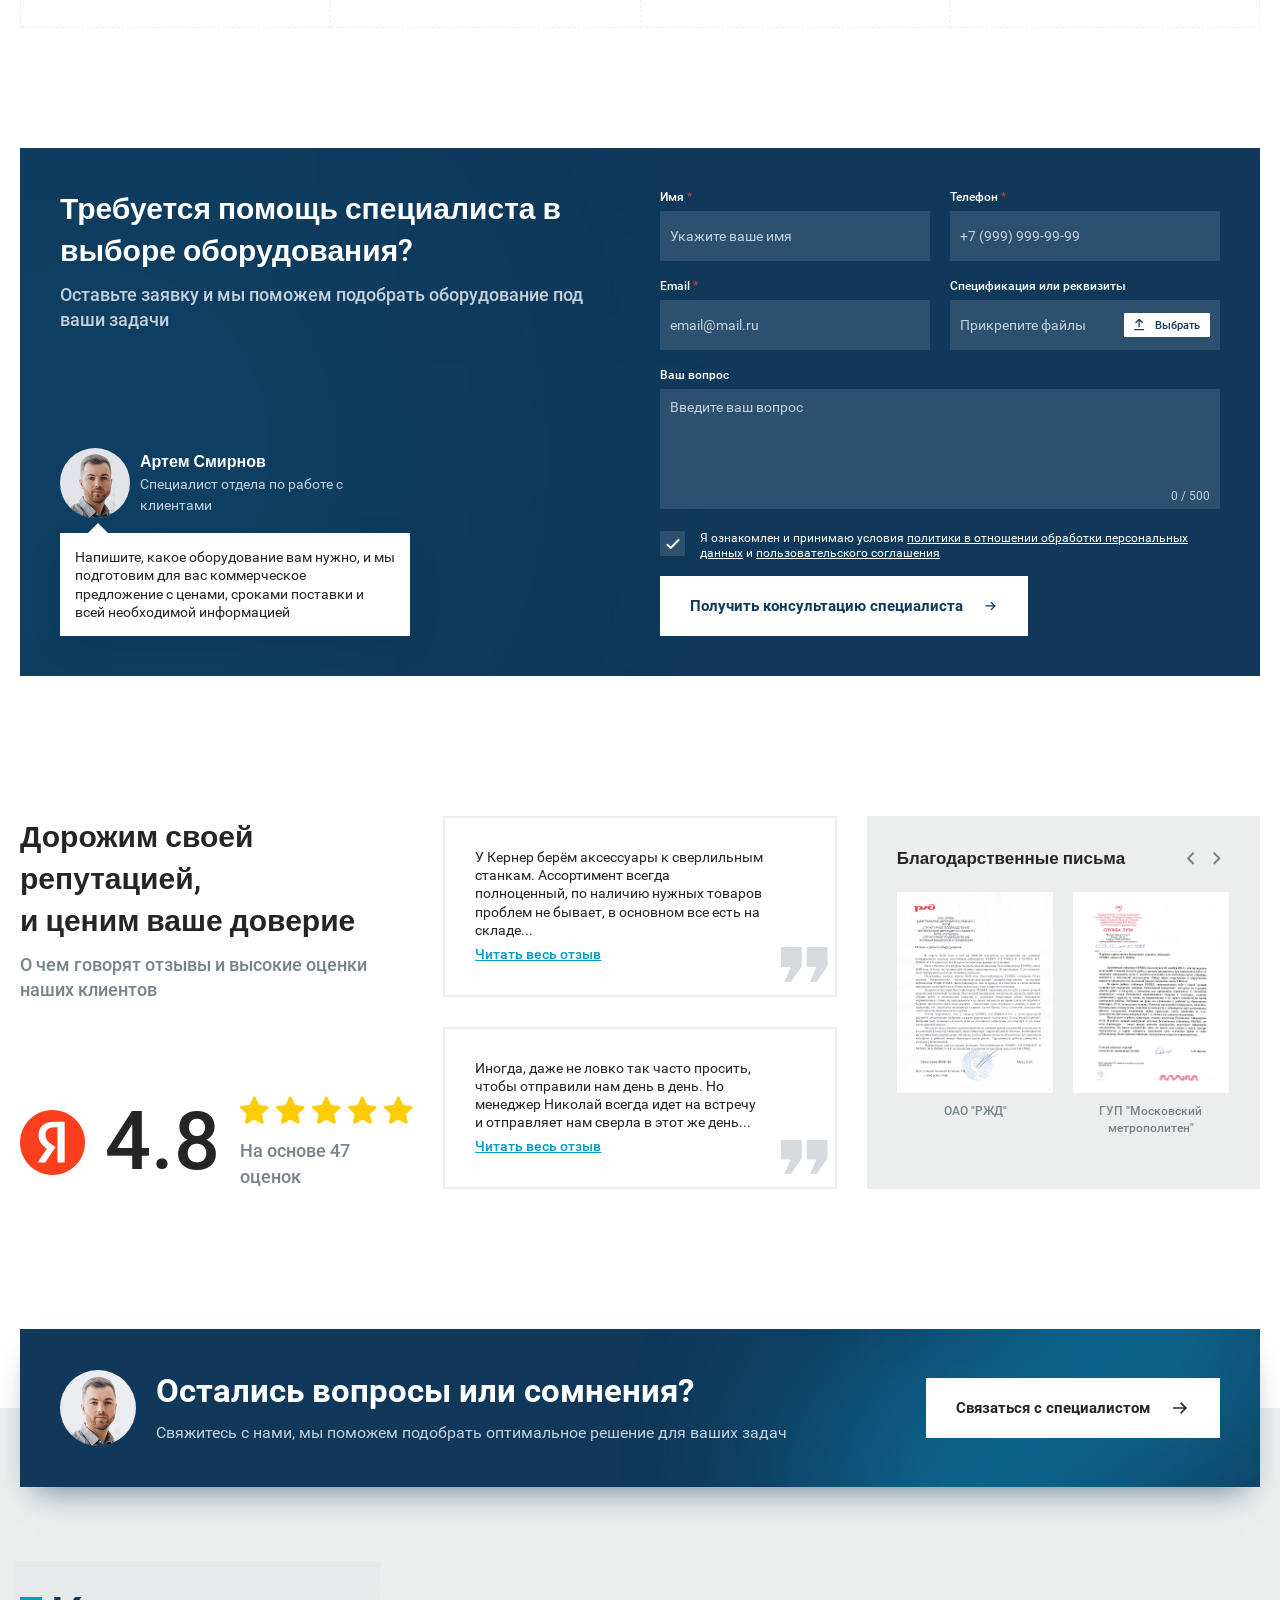
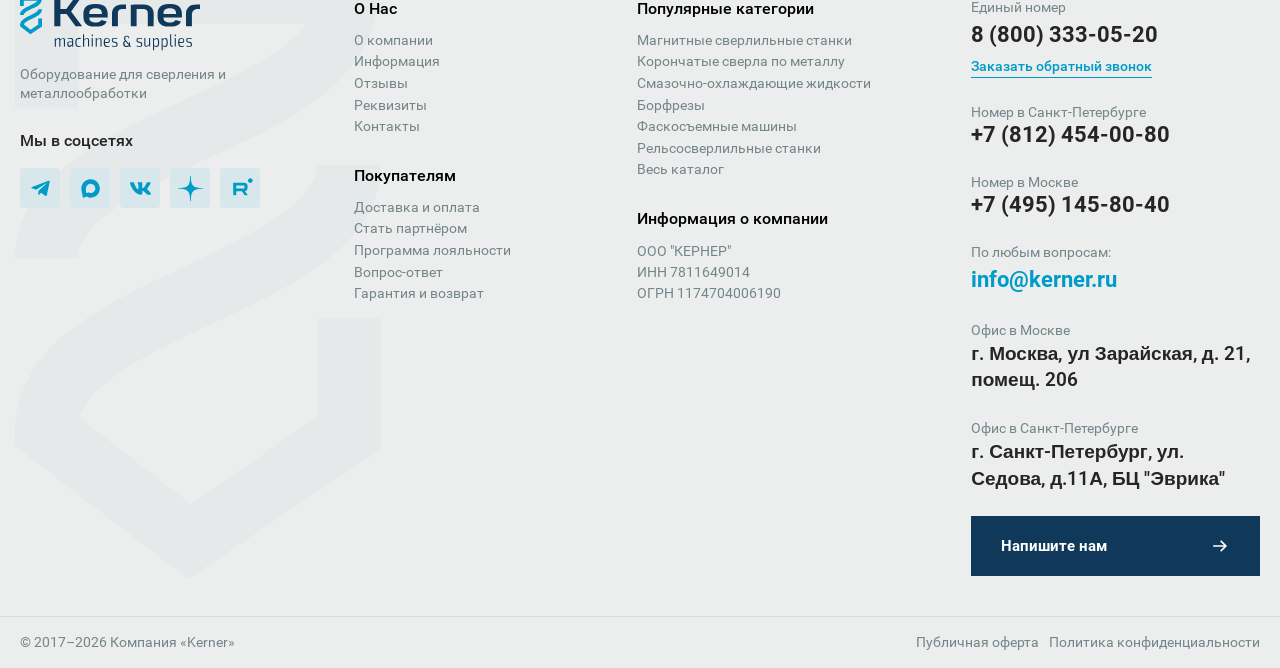
==== commit c74a1ccc: "fix bafore icon" ====
--- a/card-product.html
+++ b/card-product.html
@@ -557,50 +557,70 @@
                                              <div class="swiper product-gallery__main-slider">
                                                   <div class="product-gallery__labels">
                                                        <span class="badge-product-card badge-product-card--hit">
-                                                            <span class="badge-product-card__icon">
-                                                                 <svg width="14" height="14" viewBox="0 0 14 14"
-                                                                      fill="none" xmlns="http://www.w3.org/2000/svg">
-                                                                      <path d="M7.58366 5.83333V1.75L2.91699 8.16667H6.41699V12.25L11.0837 5.83333H7.58366Z"
-                                                                           stroke="white" stroke-width="0.875"
-                                                                           stroke-linecap="round"
-                                                                           stroke-linejoin="round"></path>
-                                                                 </svg>
-                                                            </span>
                                                             Хит продаж
                                                        </span>
                                                        <span class="badge-product-card badge-product-card--sale">
-                                                            <span class="badge-product-card__icon">
-                                                                 <img src="img/icons/sale.svg" alt="sale icon">
-                                                            </span>
                                                             Распродажа
                                                        </span>
                                                   </div>
 
                                                   <div class="swiper-wrapper">
-                                                       <div class="swiper-slide"><img
-                                                                 src="img/product-card/product-slider/01.jpg"
-                                                                 alt="main product"></div>
-                                                       <div class="swiper-slide"><img
-                                                                 src="img/product-card/product-slider/02.jpg"
-                                                                 alt="main product"></div>
-                                                       <div class="swiper-slide"><img
-                                                                 src="img/product-card/product-slider/03.jpg"
-                                                                 alt="thumb"></div>
-                                                       <div class="swiper-slide"><img
-                                                                 src="img/product-card/product-slider/04.jpg"
-                                                                 alt="thumb"></div>
-                                                       <div class="swiper-slide"><img
-                                                                 src="img/product-card/product-slider/05.jpg"
-                                                                 alt="thumb"></div>
-                                                       <div class="swiper-slide"><img
-                                                                 src="img/product-card/product-slider/06.jpg"
-                                                                 alt="thumb"></div>
-                                                       <div class="swiper-slide"><img
-                                                                 src="img/product-card/product-slider/02.jpg"
-                                                                 alt="thumb"></div>
-                                                       <div class="swiper-slide"><img
-                                                                 src="img/product-card/product-slider/03.jpg"
-                                                                 alt="thumb"></div>
+                                                       <div class="swiper-slide">
+                                                            <a href="img/product-card/product-slider/01.jpg"
+                                                                 data-fancybox="gallery-main-slider-product-card">
+                                                                 <img src="img/product-card/product-slider/01.jpg"
+                                                                      alt="main product">
+                                                            </a>
+                                                       </div>
+                                                       <div class="swiper-slide">
+                                                            <a href="img/product-card/product-slider/02.jpg"
+                                                                 data-fancybox="gallery-main-slider-product-card">
+                                                                 <img src="img/product-card/product-slider/02.jpg"
+                                                                      alt="main product">
+                                                            </a>
+                                                       </div>
+                                                       <div class="swiper-slide">
+                                                            <a href="img/product-card/product-slider/03.jpg"
+                                                                 data-fancybox="gallery-main-slider-product-card">
+                                                                 <img src="img/product-card/product-slider/03.jpg"
+                                                                      alt="thumb">
+                                                            </a>
+                                                       </div>
+                                                       <div class="swiper-slide">
+                                                            <a href="img/product-card/product-slider/04.jpg"
+                                                                 data-fancybox="gallery-main-slider-product-card">
+                                                                 <img src="img/product-card/product-slider/04.jpg"
+                                                                      alt="thumb">
+                                                            </a>
+                                                       </div>
+                                                       <div class="swiper-slide">
+                                                            <a href="img/product-card/product-slider/05.jpg"
+                                                                 data-fancybox="gallery-main-slider-product-card">
+                                                                 <img src="img/product-card/product-slider/05.jpg"
+                                                                      alt="thumb">
+                                                            </a>
+                                                       </div>
+                                                       <div class="swiper-slide">
+                                                            <a href="img/product-card/product-slider/06.jpg"
+                                                                 data-fancybox="gallery-main-slider-product-card">
+                                                                 <img src="img/product-card/product-slider/06.jpg"
+                                                                      alt="thumb">
+                                                            </a>
+                                                       </div>
+                                                       <div class="swiper-slide">
+                                                            <a href="img/product-card/product-slider/02.jpg"
+                                                                 data-fancybox="gallery-main-slider-product-card">
+                                                                 <img src="img/product-card/product-slider/02.jpg"
+                                                                      alt="thumb">
+                                                            </a>
+                                                       </div>
+                                                       <div class="swiper-slide">
+                                                            <a href="img/product-card/product-slider/03.jpg"
+                                                                 data-fancybox="gallery-main-slider-product-card">
+                                                                 <img src="img/product-card/product-slider/03.jpg"
+                                                                      alt="thumb">
+                                                            </a>
+                                                       </div>
                                                   </div>
 
                                                   <div class="swiper-dotts swiper-dotts--grey product-gallery-dotts">
@@ -663,39 +683,60 @@
                                              <div class="slider-customers-product-card__container swiper">
                                                   <div class="slider-customers-product-card__wrapper swiper-wrapper">
                                                        <div class="slider-customers-product-card__slide swiper-slide">
-                                                            <img src="img/product-card/slider-customers/01.jpg"
-                                                                 alt="Фото покупателя 1"
-                                                                 class="slider-customers-product-card__image">
+                                                            <a href="img/product-card/slider-customers/01.jpg"
+                                                                 data-fancybox="gallery-customer-slider">
+                                                                 <img src="img/product-card/slider-customers/01.jpg"
+                                                                      alt="Фото покупателя 1"
+                                                                      class="slider-customers-product-card__image">
+                                                            </a>
                                                        </div>
                                                        <div class="slider-customers-product-card__slide swiper-slide">
-                                                            <img src="img/product-card/slider-customers/02.jpg"
-                                                                 alt="Фото покупателя 2"
-                                                                 class="slider-customers-product-card__image">
+                                                            <a href="img/product-card/slider-customers/02.jpg"
+                                                                 data-fancybox="gallery-customer-slider">
+                                                                 <img src="img/product-card/slider-customers/02.jpg"
+                                                                      alt="Фото покупателя 2"
+                                                                      class="slider-customers-product-card__image">
+                                                            </a>
                                                        </div>
                                                        <div class="slider-customers-product-card__slide swiper-slide">
-                                                            <img src="img/product-card/slider-customers/03.jpg"
-                                                                 alt="Фото покупателя 3"
-                                                                 class="slider-customers-product-card__image">
+                                                            <a href="img/product-card/slider-customers/03.jpg"
+                                                                 data-fancybox="gallery-customer-slider">
+                                                                 <img src="img/product-card/slider-customers/03.jpg"
+                                                                      alt="Фото покупателя 3"
+                                                                      class="slider-customers-product-card__image">
+                                                            </a>
                                                        </div>
                                                        <div class="slider-customers-product-card__slide swiper-slide">
-                                                            <img src="img/product-card/slider-customers/04.jpg"
-                                                                 alt="Фото покупателя 4"
-                                                                 class="slider-customers-product-card__image">
+                                                            <a href="img/product-card/slider-customers/04.jpg"
+                                                                 data-fancybox="gallery-customer-slider">
+                                                                 <img src="img/product-card/slider-customers/04.jpg"
+                                                                      alt="Фото покупателя 4"
+                                                                      class="slider-customers-product-card__image">
+                                                            </a>
                                                        </div>
                                                        <div class="slider-customers-product-card__slide swiper-slide">
-                                                            <img src="img/product-card/slider-customers/05.jpg"
-                                                                 alt="Фото покупателя 5"
-                                                                 class="slider-customers-product-card__image">
+                                                            <a href="img/product-card/slider-customers/05.jpg"
+                                                                 data-fancybox="gallery-customer-slider">
+                                                                 <img src="img/product-card/slider-customers/05.jpg"
+                                                                      alt="Фото покупателя 5"
+                                                                      class="slider-customers-product-card__image">
+                                                            </a>
                                                        </div>
                                                        <div class="slider-customers-product-card__slide swiper-slide">
-                                                            <img src="img/product-card/slider-customers/02.jpg"
-                                                                 alt="Фото покупателя 2"
-                                                                 class="slider-customers-product-card__image">
+                                                            <a href="img/product-card/slider-customers/02.jpg"
+                                                                 data-fancybox="gallery-customer-slider">
+                                                                 <img src="img/product-card/slider-customers/02.jpg"
+                                                                      alt="Фото покупателя 2"
+                                                                      class="slider-customers-product-card__image">
+                                                            </a>
                                                        </div>
                                                        <div class="slider-customers-product-card__slide swiper-slide">
-                                                            <img src="img/product-card/slider-customers/03.jpg"
-                                                                 alt="Фото покупателя 3"
-                                                                 class="slider-customers-product-card__image">
+                                                            <a href="img/product-card/slider-customers/03.jpg"
+                                                                 data-fancybox="gallery-customer-slider">
+                                                                 <img src="img/product-card/slider-customers/03.jpg"
+                                                                      alt="Фото покупателя 3"
+                                                                      class="slider-customers-product-card__image">
+                                                            </a>
                                                        </div>
                                                   </div>
 
@@ -1176,98 +1217,94 @@
                                              <h2 class="product-specs__title">Технические характеристики</h2>
 
                                              <div class="product-specs__grid">
-                                                  <div class="product-specs__col">
-                                                       <div class="spec-item">
-                                                            <span class="spec-item__label">Число оборотов:</span>
-                                                            <span class="spec-item__value">270–610 об/мин</span>
-                                                       </div>
-                                                       <div class="spec-item">
-                                                            <span class="spec-item__label">Страна производитель:</span>
-                                                            <span class="spec-item__value">Англия</span>
-                                                       </div>
-                                                       <div class="spec-item">
-                                                            <span class="spec-item__label">Мощность двигателя:</span>
-                                                            <span class="spec-item__value">1100 Вт</span>
-                                                       </div>
-                                                       <div class="spec-item">
-                                                            <span class="spec-item__label">Вес станка:</span>
-                                                            <span class="spec-item__value">14,2 кг</span>
-                                                       </div>
-                                                       <div class="spec-item">
-                                                            <span class="spec-item__label">Мах Ø корончатого
-                                                                 сверла:</span>
-                                                            <span class="spec-item__value">40 мм</span>
-                                                       </div>
-                                                       <div class="spec-item">
-                                                            <span class="spec-item__label">Мах глубина сверления:</span>
-                                                            <span class="spec-item__value">55 мм</span>
-                                                       </div>
-                                                       <div class="spec-item">
-                                                            <span class="spec-item__label">Посадка шпинделя
-                                                                 станка:</span>
-                                                            <span class="spec-item__value">Weldon 19</span>
-                                                       </div>
-                                                       <div class="spec-item">
-                                                            <span class="spec-item__label">Мах Ø спирального
-                                                                 сверла:</span>
-                                                            <span class="spec-item__value">13 мм</span>
-                                                       </div>
-                                                       <div class="spec-item">
-                                                            <span class="spec-item__label">Ход шпинделя:</span>
-                                                            <span class="spec-item__value">85 мм</span>
-                                                       </div>
-                                                       <div class="spec-item">
-                                                            <span class="spec-item__label">Габариты станка
-                                                                 (ДхШхВ):</span>
-                                                            <span class="spec-item__value">265х180х510 мм</span>
-                                                       </div>
-                                                  </div>
-
-                                                  <div class="product-specs__col">
-                                                       <div class="spec-item">
-                                                            <span class="spec-item__label">Мах глубина сверления:</span>
-                                                            <span class="spec-item__value">55 мм</span>
-                                                       </div>
-                                                       <div class="spec-item">
-                                                            <span class="spec-item__label">Посадка шпинделя
-                                                                 станка:</span>
-                                                            <span class="spec-item__value">Weldon 19</span>
-                                                       </div>
-                                                       <div class="spec-item">
-                                                            <span class="spec-item__label">Мах Ø спирального
-                                                                 сверла:</span>
-                                                            <span class="spec-item__value">13 мм</span>
-                                                       </div>
-                                                       <div class="spec-item">
-                                                            <span class="spec-item__label">Ход шпинделя:</span>
-                                                            <span class="spec-item__value">85 мм</span>
-                                                       </div>
-                                                       <div class="spec-item">
-                                                            <span class="spec-item__label">Габариты станка
-                                                                 (ДхШхВ):</span>
-                                                            <span class="spec-item__value">265х180х510 мм</span>
-                                                       </div>
-                                                       <div class="spec-item">
-                                                            <span class="spec-item__label">Число оборотов:</span>
-                                                            <span class="spec-item__value">270–610 об/мин</span>
-                                                       </div>
-                                                       <div class="spec-item">
-                                                            <span class="spec-item__label">Страна производитель:</span>
-                                                            <span class="spec-item__value">Англия</span>
-                                                       </div>
-                                                       <div class="spec-item">
-                                                            <span class="spec-item__label">Мощность двигателя:</span>
-                                                            <span class="spec-item__value">1100 Вт</span>
-                                                       </div>
-                                                       <div class="spec-item">
-                                                            <span class="spec-item__label">Вес станка:</span>
-                                                            <span class="spec-item__value">14,2 кг</span>
-                                                       </div>
-                                                       <div class="spec-item">
-                                                            <span class="spec-item__label">Мах Ø корончатого
-                                                                 сверла:</span>
-                                                            <span class="spec-item__value">40 мм</span>
-                                                       </div>
+                                                  <div class="product-specs__item">
+                                                       <span class="product-specs__label">Число оборотов:</span>
+                                                       <span class="product-specs__value">270–610 об/мин</span>
+                                                  </div>
+                                                  <div class="product-specs__item">
+                                                       <span class="product-specs__label">Страна производитель:</span>
+                                                       <span class="product-specs__value">Англия</span>
+                                                  </div>
+                                                  <div class="product-specs__item">
+                                                       <span class="product-specs__label">Мощность двигателя:</span>
+                                                       <span class="product-specs__value">1100 Вт</span>
+                                                  </div>
+                                                  <div class="product-specs__item">
+                                                       <span class="product-specs__label">Вес станка:</span>
+                                                       <span class="product-specs__value">14,2 кг</span>
+                                                  </div>
+                                                  <div class="product-specs__item">
+                                                       <span class="product-specs__label">Max Ø корончатого
+                                                            сверла:</span>
+                                                       <span class="product-specs__value">40 мм</span>
+                                                  </div>
+                                                  <div class="product-specs__item">
+                                                       <span class="product-specs__label">Max глубина сверления:</span>
+                                                       <span class="product-specs__value">55 мм</span>
+                                                  </div>
+                                                  <div class="product-specs__item">
+                                                       <span class="product-specs__label">Посадка шпинделя
+                                                            станка:</span>
+                                                       <span class="product-specs__value">Weldon 19</span>
+                                                  </div>
+                                                  <div class="product-specs__item">
+                                                       <span class="product-specs__label">Max Ø спирального
+                                                            сверла:</span>
+                                                       <span class="product-specs__value">13 мм</span>
+                                                  </div>
+                                                  <div class="product-specs__item">
+                                                       <span class="product-specs__label">Ход шпинделя:</span>
+                                                       <span class="product-specs__value">85 мм</span>
+                                                  </div>
+                                                  <div class="product-specs__item">
+                                                       <span class="product-specs__label">Габариты станка
+                                                            (ДхШхВ):</span>
+                                                       <span class="product-specs__value">265x180x510 мм</span>
+                                                  </div>
+
+                                                  <div class="product-specs__item">
+                                                       <span class="product-specs__label">Max глубина сверления:</span>
+                                                       <span class="product-specs__value">55 мм</span>
+                                                  </div>
+                                                  <div class="product-specs__item">
+                                                       <span class="product-specs__label">Посадка шпинделя
+                                                            станка:</span>
+                                                       <span class="product-specs__value">Weldon 19</span>
+                                                  </div>
+                                                  <div class="product-specs__item">
+                                                       <span class="product-specs__label">Max Ø спирального
+                                                            сверла:</span>
+                                                       <span class="product-specs__value">13 мм</span>
+                                                  </div>
+                                                  <div class="product-specs__item">
+                                                       <span class="product-specs__label">Ход шпинделя:</span>
+                                                       <span class="product-specs__value">85 мм</span>
+                                                  </div>
+                                                  <div class="product-specs__item">
+                                                       <span class="product-specs__label">Габариты станка
+                                                            (ДхШхВ):</span>
+                                                       <span class="product-specs__value">265x180x510 мм</span>
+                                                  </div>
+                                                  <div class="product-specs__item">
+                                                       <span class="product-specs__label">Число оборотов:</span>
+                                                       <span class="product-specs__value">270–610 об/мин</span>
+                                                  </div>
+                                                  <div class="product-specs__item">
+                                                       <span class="product-specs__label">Страна производитель:</span>
+                                                       <span class="product-specs__value">Англия</span>
+                                                  </div>
+                                                  <div class="product-specs__item">
+                                                       <span class="product-specs__label">Мощность двигателя:</span>
+                                                       <span class="product-specs__value">1100 Вт</span>
+                                                  </div>
+                                                  <div class="product-specs__item">
+                                                       <span class="product-specs__label">Вес станка:</span>
+                                                       <span class="product-specs__value">14,2 кг</span>
+                                                  </div>
+                                                  <div class="product-specs__item">
+                                                       <span class="product-specs__label">Max Ø корончатого
+                                                            сверла:</span>
+                                                       <span class="product-specs__value">40 мм</span>
                                                   </div>
                                              </div>
                                         </div>
@@ -1276,31 +1313,32 @@
                                         <div class="product-specs">
                                              <h2 class="product-specs__title">Комплект поставки</h2>
 
-                                             <div class="product-specs__col" style="max-width: 500px;">
-                                                  <div class="spec-item">
-                                                       <span class="spec-item__label">Быстрозажимной патрон для
+                                             <div class="product-specs__col">
+                                                  <div class="product-specs__item">
+                                                       <span class="product-specs__label">Быстрозажимной патрон для
                                                             спиральных сверл</span>
-                                                       <span class="spec-item__value">1 шт.</span>
-                                                  </div>
-                                                  <div class="spec-item">
-                                                       <span class="spec-item__label">Комплект ключей</span>
-                                                       <span class="spec-item__value">1 шт.</span>
-                                                  </div>
-                                                  <div class="spec-item">
-                                                       <span class="spec-item__label">Щетки для генератора</span>
-                                                       <span class="spec-item__value">1 шт.</span>
-                                                  </div>
-                                                  <div class="spec-item">
-                                                       <span class="spec-item__label">Бачок для СОЖ</span>
-                                                       <span class="spec-item__value">1 шт.</span>
-                                                  </div>
-                                                  <div class="spec-item">
-                                                       <span class="spec-item__label">Ремень предохранительный</span>
-                                                       <span class="spec-item__value">1 шт.</span>
-                                                  </div>
-                                                  <div class="spec-item">
-                                                       <span class="spec-item__label">Кейс для переноски</span>
-                                                       <span class="spec-item__value">1 шт.</span>
+                                                       <span class="product-specs__value">1 шт.</span>
+                                                  </div>
+                                                  <div class="product-specs__item">
+                                                       <span class="product-specs__label">Комплект ключей</span>
+                                                       <span class="product-specs__value">1 шт.</span>
+                                                  </div>
+                                                  <div class="product-specs__item">
+                                                       <span class="product-specs__label">Щетки для генератора</span>
+                                                       <span class="product-specs__value">1 шт.</span>
+                                                  </div>
+                                                  <div class="product-specs__item">
+                                                       <span class="product-specs__label">Бачок для СОЖ</span>
+                                                       <span class="product-specs__value">1 шт.</span>
+                                                  </div>
+                                                  <div class="product-specs__item">
+                                                       <span class="product-specs__label">Ремень
+                                                            предохранительный</span>
+                                                       <span class="product-specs__value">1 шт.</span>
+                                                  </div>
+                                                  <div class="product-specs__item">
+                                                       <span class="product-specs__label">Кейс для переноски</span>
+                                                       <span class="product-specs__value">1 шт.</span>
                                                   </div>
                                              </div>
                                         </div>
@@ -1365,16 +1403,11 @@
                                                             <div class="review-item__rating">
                                                                  <span class="review-item__score">5.0</span>
                                                                  <ul class="review-item__stars">
-                                                                      <li><img src="img/icons/star.svg" alt="star"
-                                                                                style="width: 16px;"></li>
-                                                                      <li><img src="img/icons/star.svg" alt="star"
-                                                                                style="width: 16px;"></li>
-                                                                      <li><img src="img/icons/star.svg" alt="star"
-                                                                                style="width: 16px;"></li>
-                                                                      <li><img src="img/icons/star.svg" alt="star"
-                                                                                style="width: 16px;"></li>
-                                                                      <li><img src="img/icons/star.svg" alt="star"
-                                                                                style="width: 16px;"></li>
+                                                                      <li><img src="img/icons/star.svg" alt="star"></li>
+                                                                      <li><img src="img/icons/star.svg" alt="star"></li>
+                                                                      <li><img src="img/icons/star.svg" alt="star"></li>
+                                                                      <li><img src="img/icons/star.svg" alt="star"></li>
+                                                                      <li><img src="img/icons/star.svg" alt="star"></li>
                                                                  </ul>
                                                             </div>
                                                        </div>
@@ -1393,24 +1426,54 @@
 
                                                             <div class="review-item__gallery swiper">
                                                                  <div class="swiper-wrapper">
-                                                                      <div class="swiper-slide"><img
-                                                                                src="img/revies-tab-product/01.jpg"
-                                                                                alt="фото"></div>
-                                                                      <div class="swiper-slide"><img
-                                                                                src="img/revies-tab-product/01.jpg"
-                                                                                alt="фото"></div>
-                                                                      <div class="swiper-slide"><img
-                                                                                src="img/revies-tab-product/01.jpg"
-                                                                                alt="фото"></div>
-                                                                      <div class="swiper-slide"><img
-                                                                                src="img/revies-tab-product/01.jpg"
-                                                                                alt="фото"></div>
-                                                                      <div class="swiper-slide"><img
-                                                                                src="img/revies-tab-product/01.jpg"
-                                                                                alt="фото"></div>
-                                                                      <div class="swiper-slide"><img
-                                                                                src="img/revies-tab-product/01.jpg"
-                                                                                alt="фото"></div>
+                                                                      <div class="swiper-slide">
+                                                                           <a href="img/revies-tab-product/01.jpg"
+                                                                                data-fancybox="gallery-reviews-tabs">
+                                                                                <img data
+                                                                                     src="img/revies-tab-product/01.jpg"
+                                                                                     alt="фото">
+                                                                           </a>
+                                                                      </div>
+                                                                      <div class="swiper-slide">
+                                                                           <a href="img/revies-tab-product/01.jpg"
+                                                                                data-fancybox="gallery-reviews-tabs">
+                                                                                <img data
+                                                                                     src="img/revies-tab-product/01.jpg"
+                                                                                     alt="фото">
+                                                                           </a>
+                                                                      </div>
+                                                                      <div class="swiper-slide">
+                                                                           <a href="img/revies-tab-product/01.jpg"
+                                                                                data-fancybox="gallery-reviews-tabs">
+                                                                                <img data
+                                                                                     src="img/revies-tab-product/01.jpg"
+                                                                                     alt="фото">
+                                                                           </a>
+                                                                      </div>
+                                                                      <div class="swiper-slide">
+                                                                           <a href="img/revies-tab-product/01.jpg"
+                                                                                data-fancybox="gallery-reviews-tabs">
+                                                                                <img data
+                                                                                     src="img/revies-tab-product/01.jpg"
+                                                                                     alt="фото">
+                                                                           </a>
+                                                                      </div>
+                                                                      <div class="swiper-slide">
+                                                                           <a href="img/revies-tab-product/01.jpg"
+                                                                                data-fancybox="gallery-reviews-tabs">
+                                                                                <img data
+                                                                                     src="img/revies-tab-product/01.jpg"
+                                                                                     alt="фото">
+                                                                           </a>
+                                                                      </div>
+                                                                      <div class="swiper-slide">
+                                                                           <a href="img/revies-tab-product/01.jpg"
+                                                                                data-fancybox="gallery-reviews-tabs">
+                                                                                <img data
+                                                                                     src="img/revies-tab-product/01.jpg"
+                                                                                     alt="фото">
+                                                                           </a>
+                                                                      </div>
                                                                  </div>
                                                                  <div class="swiper-dotts review-item-gallery-dotts">
                                                                  </div>
@@ -1447,16 +1510,11 @@
                                                             <div class="review-item__rating">
                                                                  <span class="review-item__score">5.0</span>
                                                                  <ul class="review-item__stars">
-                                                                      <li><img src="img/icons/star.svg" alt="star"
-                                                                                style="width: 16px;"></li>
-                                                                      <li><img src="img/icons/star.svg" alt="star"
-                                                                                style="width: 16px;"></li>
-                                                                      <li><img src="img/icons/star.svg" alt="star"
-                                                                                style="width: 16px;"></li>
-                                                                      <li><img src="img/icons/star.svg" alt="star"
-                                                                                style="width: 16px;"></li>
-                                                                      <li><img src="img/icons/star.svg" alt="star"
-                                                                                style="width: 16px;"></li>
+                                                                      <li><img src="img/icons/star.svg" alt="star"></li>
+                                                                      <li><img src="img/icons/star.svg" alt="star"></li>
+                                                                      <li><img src="img/icons/star.svg" alt="star"></li>
+                                                                      <li><img src="img/icons/star.svg" alt="star"></li>
+                                                                      <li><img src="img/icons/star.svg" alt="star"></li>
                                                                  </ul>
                                                             </div>
                                                        </div>
@@ -1517,16 +1575,11 @@
                                                             <div class="review-item__rating">
                                                                  <span class="review-item__score">5.0</span>
                                                                  <ul class="review-item__stars">
-                                                                      <li><img src="img/icons/star.svg" alt="star"
-                                                                                style="width: 16px;"></li>
-                                                                      <li><img src="img/icons/star.svg" alt="star"
-                                                                                style="width: 16px;"></li>
-                                                                      <li><img src="img/icons/star.svg" alt="star"
-                                                                                style="width: 16px;"></li>
-                                                                      <li><img src="img/icons/star.svg" alt="star"
-                                                                                style="width: 16px;"></li>
-                                                                      <li><img src="img/icons/star.svg" alt="star"
-                                                                                style="width: 16px;"></li>
+                                                                      <li><img src="img/icons/star.svg" alt="star"></li>
+                                                                      <li><img src="img/icons/star.svg" alt="star"></li>
+                                                                      <li><img src="img/icons/star.svg" alt="star"></li>
+                                                                      <li><img src="img/icons/star.svg" alt="star"></li>
+                                                                      <li><img src="img/icons/star.svg" alt="star"></li>
                                                                  </ul>
                                                             </div>
                                                        </div>
@@ -1879,18 +1932,18 @@
                                         </div>
 
                                         <div class="floating-actions">
-                                             <button class="action-icon">
+                                             <button class="action-icon active">
                                                   <svg width="24" height="24" viewBox="0 0 24 24" fill="none"
                                                        xmlns="http://www.w3.org/2000/svg">
                                                        <path d="M12.4987 20.25L11.1695 19.0583C9.62648 17.668 8.35078 16.4687 7.34245 15.4604C6.33411 14.4521 5.53203 13.5467 4.9362 12.7443C4.34036 11.9419 3.9242 11.2049 3.6877 10.5333C3.4512 9.86169 3.33264 9.17419 3.33203 8.4708C3.33203 7.03469 3.81328 5.83539 4.77578 4.87289C5.73828 3.91039 6.93759 3.42914 8.3737 3.42914C9.16814 3.42914 9.92439 3.59719 10.6424 3.9333C11.3605 4.26942 11.9793 4.74303 12.4987 5.35414C13.0181 4.74303 13.6369 4.26942 14.3549 3.9333C15.073 3.59719 15.8293 3.42914 16.6237 3.42914C18.0598 3.42914 19.2591 3.91039 20.2216 4.87289C21.1841 5.83539 21.6654 7.03469 21.6654 8.4708C21.6654 9.17358 21.5471 9.86108 21.3106 10.5333C21.0741 11.2055 20.6576 11.9425 20.0612 12.7443C19.4648 13.5461 18.6627 14.4514 17.6549 15.4604C16.6472 16.4693 15.3715 17.6686 13.8279 19.0583L12.4987 20.25ZM12.4987 17.775C13.9654 16.4611 15.1723 15.3345 16.1195 14.3952C17.0668 13.4559 17.8154 12.6386 18.3654 11.9431C18.9154 11.2477 19.2973 10.6286 19.5112 10.086C19.7251 9.5433 19.832 9.00492 19.832 8.4708C19.832 7.55414 19.5265 6.79025 18.9154 6.17914C18.3043 5.56803 17.5404 5.26247 16.6237 5.26247C15.9056 5.26247 15.2411 5.46475 14.6299 5.8693C14.0188 6.27386 13.5987 6.78964 13.3695 7.41664H11.6279C11.3987 6.79025 10.9786 6.27478 10.3674 5.87022C9.75634 5.46567 9.09175 5.26308 8.3737 5.26247C7.45703 5.26247 6.69314 5.56803 6.08203 6.17914C5.47092 6.79025 5.16536 7.55414 5.16536 8.4708C5.16536 9.00553 5.27231 9.54422 5.4862 10.0869C5.70009 10.6296 6.08203 11.2483 6.63203 11.9431C7.18203 12.638 7.93064 13.4553 8.87786 14.3952C9.82509 15.3351 11.032 16.4617 12.4987 17.775Z"
-                                                            fill="#009BC8" />
+                                                            fill="currentColor" />
                                                   </svg>
                                              </button>
                                              <button class="action-icon">
                                                   <svg width="24" height="24" viewBox="0 0 24 24" fill="none"
                                                        xmlns="http://www.w3.org/2000/svg">
                                                        <path d="M10 2C9.4 2 9 2.4 9 3V21C9 21.6 9.4 22 10 22C10.6 22 11 21.6 11 21V3C11 2.4 10.6 2 10 2ZM5 12C4.4 12 4 12.4 4 13V21C4 21.6 4.4 22 5 22C5.6 22 6 21.6 6 21V13C6 12.4 5.6 12 5 12ZM15 8C14.4 8 14 8.4 14 9V21C14 21.6 14.4 22 15 22C15.6 22 16 21.6 16 21V9C16 8.4 15.6 8 15 8ZM20 16C19.4 16 19 16.4 19 17V21C19 21.6 19.4 22 20 22C20.6 22 21 21.6 21 21V17C21 16.4 20.6 16 20 16Z"
-                                                            fill="#272425" />
+                                                            fill="currentColor" />
                                                   </svg>
                                              </button>
                                         </div>
@@ -2252,26 +2305,12 @@
 
                                              <div class="product-card__badges product-card__badges--col">
                                                   <span class="badge-product-card badge-product-card--hit">
-                                                       <span class="badge-product-card__icon">
-                                                            <svg width="14" height="14" viewBox="0 0 14 14" fill="none"
-                                                                 xmlns="http://www.w3.org/2000/svg">
-                                                                 <path d="M7.58366 5.83333V1.75L2.91699 8.16667H6.41699V12.25L11.0837 5.83333H7.58366Z"
-                                                                      stroke="white" stroke-width="0.875"
-                                                                      stroke-linecap="round" stroke-linejoin="round" />
-                                                            </svg>
-                                                       </span>
                                                        Хит продаж
                                                   </span>
                                                   <span class="badge-product-card badge-product-card--sale">
-                                                       <span class="badge-product-card__icon">
-                                                            <img src="img/icons/sale.svg" alt="sale icon">
-                                                       </span>
                                                        Распродажа
                                                   </span>
                                                   <span class="badge-product-card badge-product-card--bonus-blur">
-                                                       <span class="badge-product-card__icon">
-                                                            <img src="img/icons/logo-mini.svg" alt="logo-mini icon">
-                                                       </span>
                                                        + 5 600
                                                   </span>
                                              </div>
@@ -2311,8 +2350,6 @@
                                                   <div class="product-card__status-column">
                                                        <div class="product-card__status">
                                                             <span class="status-text-pc status-text-pc--instock">
-                                                                 <img src="img/icons/check-green.svg"
-                                                                      alt="check green icon">
                                                                  В наличии 10 шт.
                                                             </span>
                                                        </div>
@@ -2348,12 +2385,6 @@
                                                   <div class="product-card__status-row">
                                                        <div class="product-card__status">
                                                             <span class="status-text-pc status-text-pc--instock">
-                                                                 <svg width="16" height="16" viewBox="0 0 16 16"
-                                                                      fill="none">
-                                                                      <path d="M2 8L6 12L14 4" stroke="#0CBC0F"
-                                                                           stroke-width="1.5" stroke-linecap="round"
-                                                                           stroke-linejoin="round" />
-                                                                 </svg>
                                                                  В наличии 10 шт.
                                                             </span>
                                                        </div>
@@ -2363,7 +2394,7 @@
                                                             000 ₽</span>
                                                        <span class="product-card__price-old">489 000 ₽</span>
                                                   </div>
-                                                  <button class="product-card__button">
+                                                  <button class="product-card__button button--to-cart">
                                                        <span class="product-card__button-label">В корзину</span>
                                                        <svg class="product-card__button-icon" viewBox="0 0 20 20"
                                                             fill="none">
@@ -2374,6 +2405,39 @@
                                                             <circle cx="14" cy="17" r="1.2" fill="white" />
                                                        </svg>
                                                   </button>
+                                                  <div class="qty-add-row">
+                                                       <div class="qty-ctrl">
+                                                            <button class="qty-ctrl__btn qty-ctrl__btn--minus"
+                                                                 aria-label="Уменьшить">
+                                                                 <svg width="14" height="2" viewBox="0 0 14 2"
+                                                                      fill="none">
+                                                                      <line x1="0" y1="1" x2="14" y2="1"
+                                                                           stroke="currentColor" stroke-width="2"
+                                                                           stroke-linecap="round" />
+                                                                 </svg>
+                                                            </button>
+                                                            <span class="qty-ctrl__val">1</span>
+                                                            <button class="qty-ctrl__btn qty-ctrl__btn--plus"
+                                                                 aria-label="Увеличить">
+                                                                 <svg width="14" height="14" viewBox="0 0 14 14"
+                                                                      fill="none">
+                                                                      <line x1="7" y1="0" x2="7" y2="14"
+                                                                           stroke="currentColor" stroke-width="2"
+                                                                           stroke-linecap="round" />
+                                                                      <line x1="0" y1="7" x2="14" y2="7"
+                                                                           stroke="currentColor" stroke-width="2"
+                                                                           stroke-linecap="round" />
+                                                                 </svg>
+                                                            </button>
+                                                       </div>
+                                                       <button class="btn-pc-add" aria-label="В корзину">
+                                                            <svg width="18" height="14" viewBox="0 0 18 14" fill="none">
+                                                                 <path d="M1 7h16M11 1l6 6-6 6" stroke="white"
+                                                                      stroke-width="2" stroke-linecap="round"
+                                                                      stroke-linejoin="round" />
+                                                            </svg>
+                                                       </button>
+                                                  </div>
                                              </div>
                                         </div>
                                    </article>
@@ -2417,8 +2481,6 @@
                                                   <div class="product-card__status-column">
                                                        <div class="product-card__status">
                                                             <span class="status-text-pc status-text-pc--expecting">
-                                                                 <img src="img/icons/expecting.svg"
-                                                                      alt="dexpecting icon">
                                                                  Ожидаем 22 апреля
                                                             </span>
                                                        </div>
@@ -2476,15 +2538,9 @@
                                         <div class="product-card__img-wrap">
                                              <div class="product-card__badges product-card__badges--col">
                                                   <span class="badge-product-card badge-product-card--sale">
-                                                       <span class="badge-product-card__icon">
-                                                            <img src="img/icons/sale.svg" alt="sale icon">
-                                                       </span>
                                                        Распродажа
                                                   </span>
                                                   <span class="badge-product-card badge-product-card--bonus-blur">
-                                                       <span class="badge-product-card__icon">
-                                                            <img src="img/icons/logo-mini.svg" alt="logo-mini icon">
-                                                       </span>
                                                        + 2 800
                                                   </span>
                                              </div>
@@ -2522,8 +2578,6 @@
                                                   <div class="product-card__status-column">
                                                        <div class="product-card__status">
                                                             <span class="status-text-pc status-text-pc--instock">
-                                                                 <img src="img/icons/check-green.svg"
-                                                                      alt="check green icon">
                                                                  В наличии 120 шт.
                                                             </span>
                                                        </div>
@@ -2559,8 +2613,6 @@
                                                   <div class="product-card__status-row">
                                                        <div class="product-card__status">
                                                             <span class="status-text-pc status-text-pc--instock">
-                                                                 <img src="img/icons/check-green.svg"
-                                                                      alt="check green icon">
                                                                  В наличии 120 шт.
                                                             </span>
                                                        </div>
@@ -2570,7 +2622,7 @@
                                                             000 ₽</span>
                                                        <span class="product-card__price-old">675 000 ₽</span>
                                                   </div>
-                                                  <button class="product-card__button">
+                                                  <button class="product-card__button button--to-cart">
                                                        <span class="product-card__button-label">В корзину</span>
                                                        <svg class="product-card__button-icon" viewBox="0 0 20 20"
                                                             fill="none">
@@ -2581,6 +2633,39 @@
                                                             <circle cx="14" cy="17" r="1.2" fill="white" />
                                                        </svg>
                                                   </button>
+                                                  <div class="qty-add-row">
+                                                       <div class="qty-ctrl">
+                                                            <button class="qty-ctrl__btn qty-ctrl__btn--minus"
+                                                                 aria-label="Уменьшить">
+                                                                 <svg width="14" height="2" viewBox="0 0 14 2"
+                                                                      fill="none">
+                                                                      <line x1="0" y1="1" x2="14" y2="1"
+                                                                           stroke="currentColor" stroke-width="2"
+                                                                           stroke-linecap="round" />
+                                                                 </svg>
+                                                            </button>
+                                                            <span class="qty-ctrl__val">1</span>
+                                                            <button class="qty-ctrl__btn qty-ctrl__btn--plus"
+                                                                 aria-label="Увеличить">
+                                                                 <svg width="14" height="14" viewBox="0 0 14 14"
+                                                                      fill="none">
+                                                                      <line x1="7" y1="0" x2="7" y2="14"
+                                                                           stroke="currentColor" stroke-width="2"
+                                                                           stroke-linecap="round" />
+                                                                      <line x1="0" y1="7" x2="14" y2="7"
+                                                                           stroke="currentColor" stroke-width="2"
+                                                                           stroke-linecap="round" />
+                                                                 </svg>
+                                                            </button>
+                                                       </div>
+                                                       <button class="btn-pc-add" aria-label="В корзину">
+                                                            <svg width="18" height="14" viewBox="0 0 18 14" fill="none">
+                                                                 <path d="M1 7h16M11 1l6 6-6 6" stroke="white"
+                                                                      stroke-width="2" stroke-linecap="round"
+                                                                      stroke-linejoin="round" />
+                                                            </svg>
+                                                       </button>
+                                                  </div>
                                              </div>
                                         </div>
                                    </article>
@@ -2625,8 +2710,6 @@
                                                   <div class="product-card__status-column">
                                                        <div class="product-card__status">
                                                             <span class="status-text-pc status-text-pc--clarify">
-                                                                 <img src="img/icons/delivery-orange.svg"
-                                                                      alt="delivery orange icon">
                                                                  Уточняйте наличие
                                                             </span>
                                                        </div>
@@ -2662,8 +2745,6 @@
                                                   <div class="product-card__status-row">
                                                        <div class="product-card__status">
                                                             <span class="status-text-pc status-text-pc--clarify">
-                                                                 <img src="img/icons/delivery-orange.svg"
-                                                                      alt="delivery orange icon">
                                                                  Уточняйте наличие
                                                             </span>
                                                        </div>
@@ -2690,15 +2771,9 @@
                                         <div class="product-card__img-wrap">
                                              <div class="product-card__badges product-card__badges--col">
                                                   <span class="badge-product-card badge-product-card--sale">
-                                                       <span class="badge-product-card__icon">
-                                                            <img src="img/icons/sale.svg" alt="sale icon">
-                                                       </span>
                                                        Распродажа
                                                   </span>
                                                   <span class="badge-product-card badge-product-card--bonus-blur">
-                                                       <span class="badge-product-card__icon">
-                                                            <img src="img/icons/logo-mini.svg" alt="logo-mini icon">
-                                                       </span>
                                                        + 2 800
                                                   </span>
                                              </div>
@@ -2736,8 +2811,6 @@
                                                   <div class="product-card__status-column">
                                                        <div class="product-card__status">
                                                             <span class="status-text-pc status-text-pc--instock">
-                                                                 <img src="img/icons/check-green.svg"
-                                                                      alt="check green icon">
                                                                  В наличии 120 шт.
                                                             </span>
                                                        </div>
@@ -2773,8 +2846,6 @@
                                                   <div class="product-card__status-row">
                                                        <div class="product-card__status">
                                                             <span class="status-text-pc status-text-pc--instock">
-                                                                 <img src="img/icons/check-green.svg"
-                                                                      alt="check green icon">
                                                                  В наличии 120 шт.
                                                             </span>
                                                        </div>
@@ -2784,7 +2855,7 @@
                                                             000 ₽</span>
                                                        <span class="product-card__price-old">675 000 ₽</span>
                                                   </div>
-                                                  <button class="product-card__button">
+                                                  <button class="product-card__button button--to-cart">
                                                        <span class="product-card__button-label">В корзину</span>
                                                        <svg class="product-card__button-icon" viewBox="0 0 20 20"
                                                             fill="none">
@@ -2795,6 +2866,39 @@
                                                             <circle cx="14" cy="17" r="1.2" fill="white" />
                                                        </svg>
                                                   </button>
+                                                  <div class="qty-add-row">
+                                                       <div class="qty-ctrl">
+                                                            <button class="qty-ctrl__btn qty-ctrl__btn--minus"
+                                                                 aria-label="Уменьшить">
+                                                                 <svg width="14" height="2" viewBox="0 0 14 2"
+                                                                      fill="none">
+                                                                      <line x1="0" y1="1" x2="14" y2="1"
+                                                                           stroke="currentColor" stroke-width="2"
+                                                                           stroke-linecap="round" />
+                                                                 </svg>
+                                                            </button>
+                                                            <span class="qty-ctrl__val">1</span>
+                                                            <button class="qty-ctrl__btn qty-ctrl__btn--plus"
+                                                                 aria-label="Увеличить">
+                                                                 <svg width="14" height="14" viewBox="0 0 14 14"
+                                                                      fill="none">
+                                                                      <line x1="7" y1="0" x2="7" y2="14"
+                                                                           stroke="currentColor" stroke-width="2"
+                                                                           stroke-linecap="round" />
+                                                                      <line x1="0" y1="7" x2="14" y2="7"
+                                                                           stroke="currentColor" stroke-width="2"
+                                                                           stroke-linecap="round" />
+                                                                 </svg>
+                                                            </button>
+                                                       </div>
+                                                       <button class="btn-pc-add" aria-label="В корзину">
+                                                            <svg width="18" height="14" viewBox="0 0 18 14" fill="none">
+                                                                 <path d="M1 7h16M11 1l6 6-6 6" stroke="white"
+                                                                      stroke-width="2" stroke-linecap="round"
+                                                                      stroke-linejoin="round" />
+                                                            </svg>
+                                                       </button>
+                                                  </div>
                                              </div>
                                         </div>
                                    </article>
--- a/styles/card-product.css
+++ b/styles/card-product.css
@@ -16,7 +16,7 @@
 
 /* Карточка */
 .delivery-payment__card {
-    background: #eceeee;
+    background-color: #eceeee;
 }
 
 .delivery-payment__card-inner {
@@ -79,7 +79,7 @@
     flex-shrink: 0;
     height: 50px;
     padding: 10px;
-    background: #fff;
+    background-color: #fff;
     display: flex;
     align-items: center;
     gap: 10px;
@@ -92,7 +92,7 @@
     font-size: 14px;
     font-weight: 500;
     color: #272425;
-    background: transparent;
+    background-color: transparent;
 }
 
 .delivery-payment__input::placeholder {
@@ -123,7 +123,7 @@
 .delivery-payment__logo-item {
     flex: 1;
     height: 50px;
-    background: #dee1e2;
+    background-color: #dee1e2;
     display: flex;
     align-items: center;
     justify-content: center;
@@ -139,7 +139,7 @@
 /* ЭДО блок */
 .delivery-payment__edo {
     padding: 10px;
-    background: #fff;
+    background-color: #fff;
     display: flex;
     flex-direction: column;
     gap: 10px;
@@ -178,7 +178,7 @@
     justify-content: space-between;
     gap: 6px;
     padding: 5px;
-    background: #eceeee;
+    background-color: #eceeee;
     outline: 1px solid #eceeee;
 }
 
@@ -194,7 +194,7 @@
 }
 
 .delivery-payment__copy-btn {
-    background: none;
+    background-color: none;
     border: none;
     cursor: pointer;
     padding: 0;
@@ -240,7 +240,7 @@
 
 .delivery-payment__pay-logo {
     height: 35px;
-    background: #dee1e2;
+    background-color: #dee1e2;
     padding: 6px 10px;
     display: flex;
     align-items: center;
@@ -341,7 +341,7 @@
    ============================================================ */
 .also-buy {
     padding: 70px 0;
-    background: #fff;
+    background-color: #fff;
 }
 
 .also-buy__head {
@@ -373,7 +373,7 @@
 .also-buy-card {
     height: 381px;
     padding: 30px;
-    background: #eceeee;
+    background-color: #eceeee;
     display: flex;
     flex-direction: column;
     justify-content: space-between;
@@ -474,7 +474,7 @@
 .tabs-nav__btn {
     height: 45px;
     padding: 8px 20px;
-    background: #eceeee;
+    background-color: #eceeee;
     border: none;
     cursor: pointer;
     font-size: 13px;
@@ -485,7 +485,7 @@
 }
 
 .tabs-nav__btn.active {
-    background: #272425;
+    background-color: #272425;
     color: #fff;
 }
 
@@ -580,7 +580,7 @@
 }
 
 .product-description__info-note a:hover {
-    color: #0f385a;
+    color: var(--color-dark-blue);
 }
 
 @keyframes fadeIn {
@@ -594,9 +594,12 @@
     }
 }
 
-/* Уникальный класс секции, чтобы стили не конфликтовали с другими частями сайта */
 .product-specs {
     max-width: 850px;
+}
+
+.product-specs__col {
+    max-width: 500px;
 }
 
 .product-specs__title {
@@ -607,35 +610,31 @@
     margin-bottom: 25px;
 }
 
-/* Контейнер для колонок */
 .product-specs__grid {
-    display: flex;
-    gap: 30px; /* Отступ между левой и правой колонкой */
-}
-
-/* Сами колонки */
-.product-specs__col {
-    flex: 1; /* Делает колонки равными по ширине */
-}
-
-/* Строка характеристики — этот класс вы сможете использовать в любом месте проекта */
-.spec-item {
+    display: grid;
+    grid-template-columns: repeat(2, 1fr);
+    grid-auto-flow: column;
+    grid-template-rows: repeat(10, auto);
+    column-gap: 40px;
+}
+
+.product-specs__item {
     display: flex;
     justify-content: space-between;
-    align-items: flex-end; /* Текст будет выровнен по нижней линии */
+    align-items: flex-end;
     padding: 5.5px 0;
     border-bottom: 1px dashed #eceeee;
     gap: 15px;
 }
 
-.spec-item__label {
-    color: #758589;
-    font-size: 14px;
-    font-weight: 500;
-    line-height: 1.45; /* соответствует 20.30px */
-}
-
-.spec-item__value {
+.product-specs__label {
+    color: #758589;
+    font-size: 14px;
+    font-weight: 500;
+    line-height: 1.45;
+}
+
+.product-specs__value {
     color: #272425;
     font-size: 14px;
     font-weight: 500;
@@ -643,24 +642,8 @@
     text-align: right;
 }
 
-/* Адаптивность: на мобильных устройствах колонки встают друг под друга */
-@media (max-width: 768px) {
-    .product-specs__grid {
-        flex-direction: column;
-        gap: 0;
-    }
-}
-
-/* Если нужно специфическое уточнение для этого таба */
 #comp .product-specs__title {
-    margin-bottom: 25px; /* Сохраняем gap: 15px + padding из структуры */
-}
-
-/* На мобильных устройствах убираем ограничение в 500px, чтобы блок занимал всю ширину */
-@media (max-width: 540px) {
-    #comp .product-specs__col {
-        max-width: 100% !important;
-    }
+    margin-bottom: 25px;
 }
 
 .product-docs {
@@ -698,14 +681,14 @@
 }
 
 .doc-card:hover .doc-card__name {
-    color: #0f385a; /* Подсветка при наведении */
+    color: var(--color-dark-blue); /* Подсветка при наведении */
 }
 
 /* Иконка в синем квадрате */
 .doc-card__icon {
     width: 50px;
     height: 50px;
-    background: #0f385a;
+    background-color: var(--color-dark-blue);
     display: flex;
     justify-content: center;
     align-items: center;
@@ -755,7 +738,7 @@
 
 /* 1. Блок покупки */
 .product-buy-card {
-    background: rgba(236, 238, 238, 0.71);
+    background-color: rgba(236, 238, 238, 0.71);
 }
 
 .wholesale-banner {
@@ -814,7 +797,7 @@
     height: 123px;
     left: 425px;
     top: 120px;
-    background: #425be9;
+    background-color: #425be9;
     border-radius: 50%;
     transform: rotate(-198deg);
     filter: blur(81px);
@@ -830,7 +813,7 @@
     height: 72px;
     left: 322px;
     top: -7px;
-    background: #0cbcf1;
+    background-color: #0cbcf1;
     border-radius: 50%;
     transform: rotate(-198deg);
     filter: blur(62px);
@@ -912,6 +895,19 @@
     gap: 10px;
 }
 
+.floating-actions .action-icon {
+    color: #272425;
+    transition: color 0.3s ease 0s;
+}
+
+.floating-actions .action-icon:hover {
+    color: var(--color-accent);
+}
+
+.floating-actions .action-icon.active {
+    color: var(--color-accent);
+}
+
 /* 2. Преимущества */
 .product-benefits {
     padding: 0 20px;
@@ -949,7 +945,7 @@
     position: absolute;
     top: -11px;
     left: 20px;
-    background: #fff;
+    background-color: #fff;
     border: 1px solid #eceeee;
     padding: 2px 10px;
     font-size: 12px;
@@ -961,7 +957,7 @@
 .status-badge .dot {
     width: 6px;
     height: 6px;
-    background: #0cbc0f;
+    background-color: #0cbc0f;
     border-radius: 50%;
 }
 
@@ -1025,10 +1021,10 @@
 }
 
 .social-btn--wa {
-    background: #9faeba;
+    background-color: #9faeba;
 } /* По дизайну из кода серый с градиентом */
 .social-btn--tg {
-    background: #0cbcf1;
+    background-color: #0cbcf1;
 }
 
 .product-info {
@@ -1126,7 +1122,7 @@
 .ui-select__header {
     height: 35px;
     border: 1px solid #c9d1d6;
-    background: #fff;
+    background-color: #fff;
     display: flex;
     justify-content: space-between;
     align-items: center;
@@ -1141,16 +1137,16 @@
     margin: 0 8px;
 }
 .status-dot--green {
-    background: #0cbc0f;
+    background-color: #0cbc0f;
 }
 .status-dot--gray {
-    background: #9faeba;
+    background-color: #9faeba;
 }
 
 .ui-select__arrow {
     width: 18px;
     height: 18px;
-    background: url("img/icons/chevron.svg") no-repeat center;
+    background-color: url("img/icons/chevron.svg") no-repeat center;
 }
 
 /* UI: Чипсы */
@@ -1164,7 +1160,7 @@
     height: 30px;
     padding: 6px 14px;
     border: 1px solid #c9d1d6;
-    background: #fff;
+    background-color: #fff;
     color: #272425;
     font-size: 14px;
     cursor: pointer;
@@ -1172,9 +1168,9 @@
 }
 
 .ui-chip.is-active {
-    background: #0f385a;
+    background-color: var(--color-dark-blue);
     color: #fff;
-    border-color: #0f385a;
+    border-color: var(--color-dark-blue);
 }
 
 /* Краткие характеристики */
@@ -1260,7 +1256,7 @@
 
 .qa-card {
     padding: 30px;
-    background: #eceeee;
+    background-color: #eceeee;
     display: flex;
     flex-direction: column;
     gap: 20px;
@@ -1303,7 +1299,7 @@
     display: flex;
     align-items: center;
     gap: 9px;
-    background: #fff;
+    background-color: #fff;
     padding: 6px 10px;
     border: none;
     cursor: pointer;
@@ -1326,7 +1322,7 @@
 /* Кнопка */
 .product-details-tabs__btn-action {
     height: 45px;
-    background: #0f385a;
+    background-color: var(--color-dark-blue);
     display: flex;
     align-items: center;
     justify-content: center;
@@ -1340,7 +1336,7 @@
 }
 
 .product-details-tabs__btn-action:hover {
-    background: #164a75;
+    background-color: #164a75;
 }
 
 /* Пагинация */
@@ -1379,7 +1375,7 @@
 
 /* Карточка отзыва */
 .review-item {
-    background: #eceeee;
+    background-color: #eceeee;
     padding: 30px;
     padding-top: 22px;
     display: flex;
@@ -1418,9 +1414,8 @@
     gap: 5px;
 }
 
-.review-item__star-icon {
+.review-item__stars img {
     width: 16px;
-    display: block;
 }
 
 /* Тело отзыва */
@@ -1484,7 +1479,7 @@
 }
 
 .vote-btn {
-    background: white;
+    background-color: white;
     border: none;
     padding: 6px 12px;
     display: flex;
@@ -1509,7 +1504,7 @@
 /* Главная кнопка */
 .product-details-tabs-reviews__submit {
     height: 45px;
-    background: #0f385a;
+    background-color: var(--color-dark-blue);
     color: white;
     font-size: 15px;
     font-weight: 700;
@@ -1557,7 +1552,7 @@
     display: inline-flex;
     flex-direction: column;
     gap: 15px;
-    
+
     color: #272425;
     max-width: 100%;
 }
@@ -1667,14 +1662,14 @@
     display: flex;
     align-items: center;
     justify-content: space-between;
-    background: #fff;
+    background-color: #fff;
     cursor: pointer;
 }
 
 .info-product-card__select-status {
     width: 8px;
     height: 8px;
-    background: #0cbc0f;
+    background-color: #0cbc0f;
     margin-right: 8px;
 } */
 
@@ -1685,7 +1680,6 @@
     flex-direction: column;
     gap: 15px;
     width: 100%;
-    
 }
 
 /* Лейбл над селектом */
@@ -1707,7 +1701,7 @@
 .info-product-card__select-header {
     height: 35px;
     padding: 0 14px 0 5px;
-    background: #ffffff;
+    background-color: #ffffff;
     border: 1px solid #c9d1d6;
     display: flex;
     justify-content: space-between;
@@ -1763,7 +1757,7 @@
     top: 100%;
     left: 0;
     right: 0;
-    background: #ffffff;
+    background-color: #ffffff;
     border: 1px solid #c9d1d6;
     flex-direction: column;
     padding: 15px;
@@ -1796,7 +1790,7 @@
     width: 100%;
     height: 40px;
     padding: 0 40px 0 15px;
-    background: #eceeee;
+    background-color: #eceeee;
     border: none;
     font-size: 12px;
     color: #272425;
@@ -1834,7 +1828,6 @@
     border-radius: 100px;
     width: 6px;
     background-color: #eceeee;
-
 }
 
 /* Список элементов */
@@ -1873,7 +1866,7 @@
 }
 
 .info-product-card__item-price {
-    color: #0f385a;
+    color: var(--color-dark-blue);
     font-size: 15px;
     font-weight: 700;
     white-space: nowrap;
@@ -1928,7 +1921,7 @@
     justify-content: center;
     height: 30px;
     padding: 6px 14px;
-    background: #fff;
+    background-color: #fff;
     outline: 1px solid #c9d1d6;
     font-size: 14px;
     color: #272425;
@@ -1938,14 +1931,14 @@
 
 /* Состояние: Наведение */
 .info-product-card__tag:hover .info-product-card__tag-text {
-    background: #f5f7f8;
+    background-color: #f5f7f8;
 }
 
 /* Состояние: ВЫБРАНО (Checked) */
 .info-product-card__tag-input:checked + .info-product-card__tag-text {
-    background: #0f385a;
+    background-color: var(--color-dark-blue);
     color: #fff;
-    outline: 1px solid #0f385a;
+    outline: 1px solid var(--color-dark-blue);
 }
 
 /* Состояние: Фокус для доступности (клавиатура) */
@@ -2039,28 +2032,27 @@
     padding: 8px 15px;
     border: none;
     cursor: pointer;
-    
+
     transition: all 0.2s ease;
     box-sizing: border-box;
 }
 
-/* Кнопка "Посмотрите товар онлайн" */
 .main-slider-produc-card__btn--primary {
-    flex: 1; /* Растягивается на всё доступное пространство */
-    background-color: #0f385a;
+    flex: 1;
+    background-color: var(--color-dark-blue);
     color: #ffffff;
 }
 
 .main-slider-produc-card__btn--primary:hover {
-    background-color: #1a4a73;
-}
-
-/* Кнопка "Видео" */
+    background-color: var(--color-accent);
+}
+
+
 .main-slider-produc-card__btn--outline {
-    flex-shrink: 0; /* Не сжимается */
+    flex-shrink: 0; 
     background-color: transparent;
-    color: #0f385a;
-    outline: 1px solid #0f385a;
+    color: var(--color-dark-blue);
+    outline: 1px solid var(--color-dark-blue);
     outline-offset: -1px;
     padding-left: 10px;
     padding-right: 10px;
@@ -2084,7 +2076,6 @@
     height: 20px;
     margin-left: 6px;
 }
-
 
 @media (max-width: 360px) {
     .main-slider-produc-card__btn-text {
@@ -2136,7 +2127,7 @@
 .slider-customers-product-card__next {
     width: 56px;
     height: 56px;
-    background: #ffffff;
+    background-color: #ffffff;
     box-shadow: 0px 4px 20px rgba(0, 0, 0, 0.1);
     border-radius: 50%;
     right: -28px; /* Смещение на половину ширины кнопки */
@@ -2157,7 +2148,7 @@
     display: flex;
     gap: 10px;
     align-items: flex-start;
-    background: #fff;
+    background-color: #fff;
 }
 
 /* Стили колонки превью */
@@ -2196,7 +2187,7 @@
 }
 
 .product-gallery__arrow {
-    background: none;
+    background-color: none;
     border: none;
     cursor: pointer;
     display: flex;
@@ -2209,7 +2200,7 @@
     flex: 1;
     height: 360px;
     position: relative;
-    background: #fff;
+    background-color: #fff;
 }
 
 .product-gallery__main-slider img {
@@ -2235,11 +2226,11 @@
 }
 
 .product-label--hit {
-    background: #dd333c;
+    background-color: #dd333c;
 }
 
 .product-label--sale {
-    background: #0cbcf1;
+    background-color: #0cbcf1;
 }
 
 .product-details__right--modile {
@@ -2321,10 +2312,6 @@
         font-size: 19px;
         max-width: 60%;
     }
-
-    .also-buy-card__img {
-        height: 55%;
-    }
     .review-item__gallery .swiper-slide {
         padding-bottom: 28%;
         height: 90px;
@@ -2350,6 +2337,12 @@
         top: 15px;
         position: absolute;
     }
+    .slider-customers-product-card__slide {
+        height: 90px;
+    }
+    .product-specs__grid {
+        display: block;
+    }
 }
 
 @media (max-width: 640px) {
@@ -2385,8 +2378,8 @@
     .product-specs__title {
         margin-bottom: 20px;
     }
-    .spec-item__label,
-    .spec-item__value {
+    .product-specs__label,
+    .product-specs__value {
         font-size: 12px;
     }
     #comp .product-specs__title {
@@ -2421,6 +2414,9 @@
     }
     .product-details__wrapper {
         margin-bottom: 0px;
+    }
+    .slider-customers-product-card__slide {
+        height: 66px;
     }
 }
 
--- a/styles/style.css
+++ b/styles/style.css
@@ -39,7 +39,7 @@
 }
 
 .button-blue:hover {
-    background-color: var(--color-blue-mid);
+    background-color: var(--color-accent);
 }
 
 .button:hover svg {
@@ -1415,33 +1415,66 @@
     display: inline-flex;
     align-items: center;
     gap: 5px;
-    padding: 4px 10px 4px 5px;
+    padding: 4px 10px 4px 24px;
     font-size: 10px;
     font-weight: 500;
     line-height: 13.05px;
     white-space: nowrap;
     width: max-content;
-}
-
-.badge-product-card__icon {
+    position: relative;
+}
+
+/* .badge-product-card__icon {
     width: 14px;
     height: 14px;
     flex-shrink: 0;
     display: flex;
     align-items: center;
     justify-content: center;
-}
+} */
 
 .badge-product-card--sale {
     background-color: var(--color-cyan);
     color: var(--color-white);
 }
+
 .badge-product-card--hit {
-    background: var(--color-red);
+    background-color: var(--color-red);
     color: var(--color-white);
 }
+
+.badge-product-card--hit::before,
+.badge-product-card--sale::before,
+.badge-product-card--bonus-blur::before {
+    content: "";
+    position: absolute;
+    width: 14px;
+    height: 14px;
+    left: 5px;
+    top: 3px;
+}
+
+.badge-product-card--bonus-blur {
+    background-color: var(--color-bg-55);
+    backdrop-filter: blur(2.9px);
+    color: var(--color-dark-blue);
+}
+
+.badge-product-card--hit::before {
+    background: url(../img/icons/flash.svg) no-repeat;
+}
+
+.badge-product-card--sale::before {
+    background: url(../img/icons/sale.svg) no-repeat;
+}
+
+.badge-product-card--bonus-blur::before {
+    background: url(../img/icons/logo-mini.svg) no-repeat;
+    /* background-repeat: no-repeat; */
+}
+
 .badge-product-card--order {
-    background: var(--color-yellow);
+    background-color: var(--color-yellow);
     color: var(--color-dark);
 }
 
@@ -1627,28 +1660,36 @@
     gap: 10px;
 }
 
+.qty-add-row {
+    display: none;
+}
+
+.product-card--in-cart .button--to-cart {
+    display: none;
+}
+
+.product-card--in-cart .qty-add-row {
+    display: flex;
+}
+
 .qty-ctrl {
     flex: 1;
-    height: 45px;
-    background: var(--color-bg);
     display: flex;
     align-items: center;
     justify-content: space-between;
     padding: 8px 12px;
+    background: var(--color-bg);
 }
 
 .qty-ctrl__btn {
     background: none;
     border: none;
-    cursor: pointer;
     width: 24px;
     height: 24px;
     display: flex;
     align-items: center;
     justify-content: center;
-    padding: 0;
     color: var(--color-gray);
-    transition: color 0.3s ease 0s;
 }
 
 .qty-ctrl__btn:hover {
@@ -1659,6 +1700,8 @@
     font-size: 15px;
     font-weight: 700;
     color: var(--color-dark);
+    min-width: 24px;
+    text-align: center;
 }
 
 .btn-pc-add {
@@ -1701,38 +1744,6 @@
     opacity: 0.85;
 }
 
-.qty-add-row {
-    display: flex;
-    gap: 10px;
-}
-
-.qty-ctrl {
-    flex: 1;
-    display: flex;
-    align-items: center;
-    justify-content: space-between;
-    padding: 8px 12px;
-    background: var(--color-bg);
-}
-
-.qty-ctrl__btn {
-    background: none;
-    border: none;
-    width: 24px;
-    height: 24px;
-    display: flex;
-    align-items: center;
-    justify-content: center;
-}
-
-.qty-ctrl__val {
-    font-size: 15px;
-    font-weight: 700;
-    color: var(--color-dark);
-    min-width: 24px;
-    text-align: center;
-}
-
 .btn-add-to-cart {
     width: 45px;
     height: 45px;
@@ -1876,12 +1887,6 @@
     flex-direction: column;
 }
 
-.badge-product-card--bonus-blur {
-    background: var(--color-bg-55);
-    backdrop-filter: blur(2.9px);
-    color: var(--color-dark-blue);
-}
-
 /* Правая колонка в фото: сердечко + аналитика */
 .product-card__img-actions {
     display: flex;
@@ -1892,12 +1897,23 @@
 }
 
 .status-text-pc {
-    display: inline-flex;
-    align-items: center;
-    gap: 5px;
+    /* display: inline-flex;
+    align-items: center;
+    gap: 5px; */
     font-size: 11px;
     font-weight: 500;
     line-height: 15.95px;
+    position: relative;
+    padding-left: 21px;
+}
+
+.status-text-pc::before {
+    content: "";
+    position: absolute;
+    width: 16px;
+    height: 16px;
+    left: 0;
+    top: -1px;
 }
 
 .status-text-pc--instock {
@@ -1917,6 +1933,18 @@
 
 .product-card__price--muted {
     color: var(--color-gray);
+}
+
+.status-text-pc--instock::before {
+    background: url(../img/icons/check-green.svg) no-repeat;
+}
+
+.status-text-pc--expecting::before {
+    background: url(../img/icons/expecting.svg) no-repeat;
+}
+
+.status-text-pc--clarify::before {
+    background: url(../img/icons/delivery-orange.svg) no-repeat;
 }
 
 /* В режиме СЕТКИ: meta-specs не создаёт лишний блок */
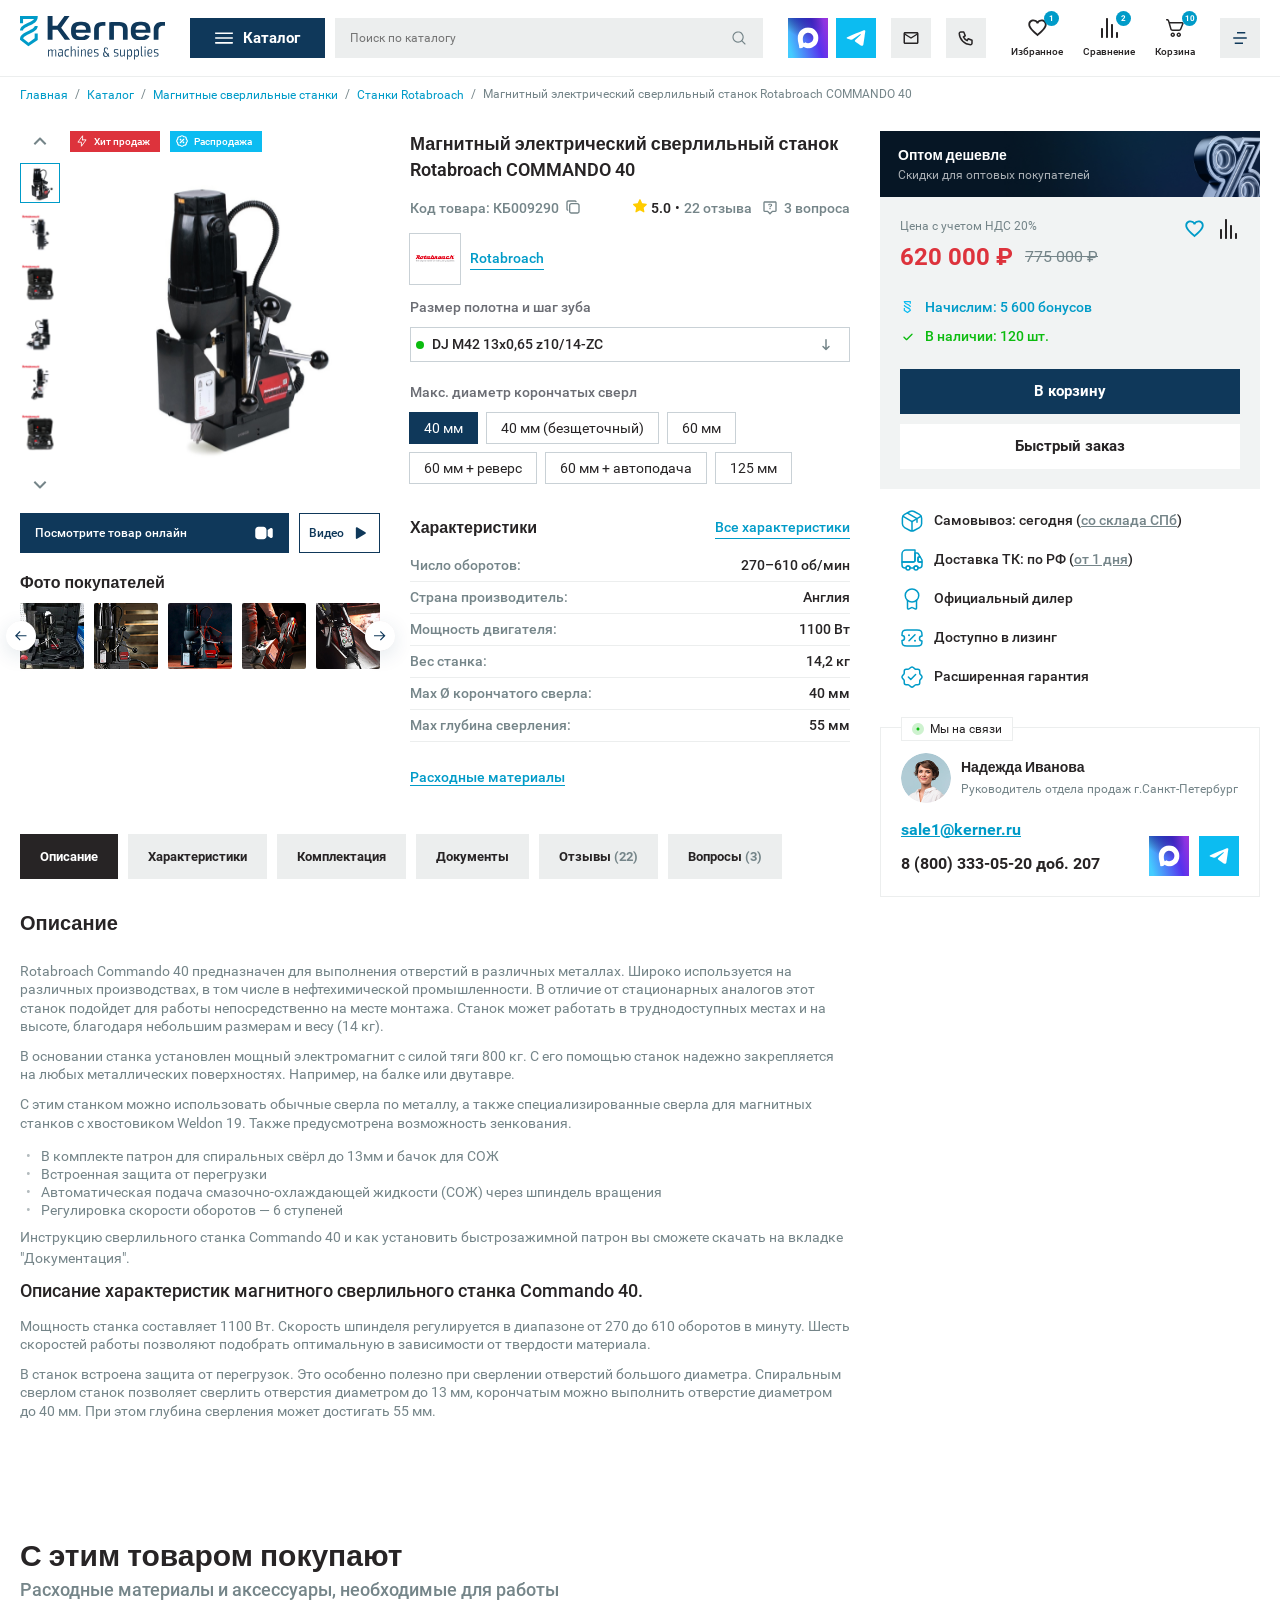
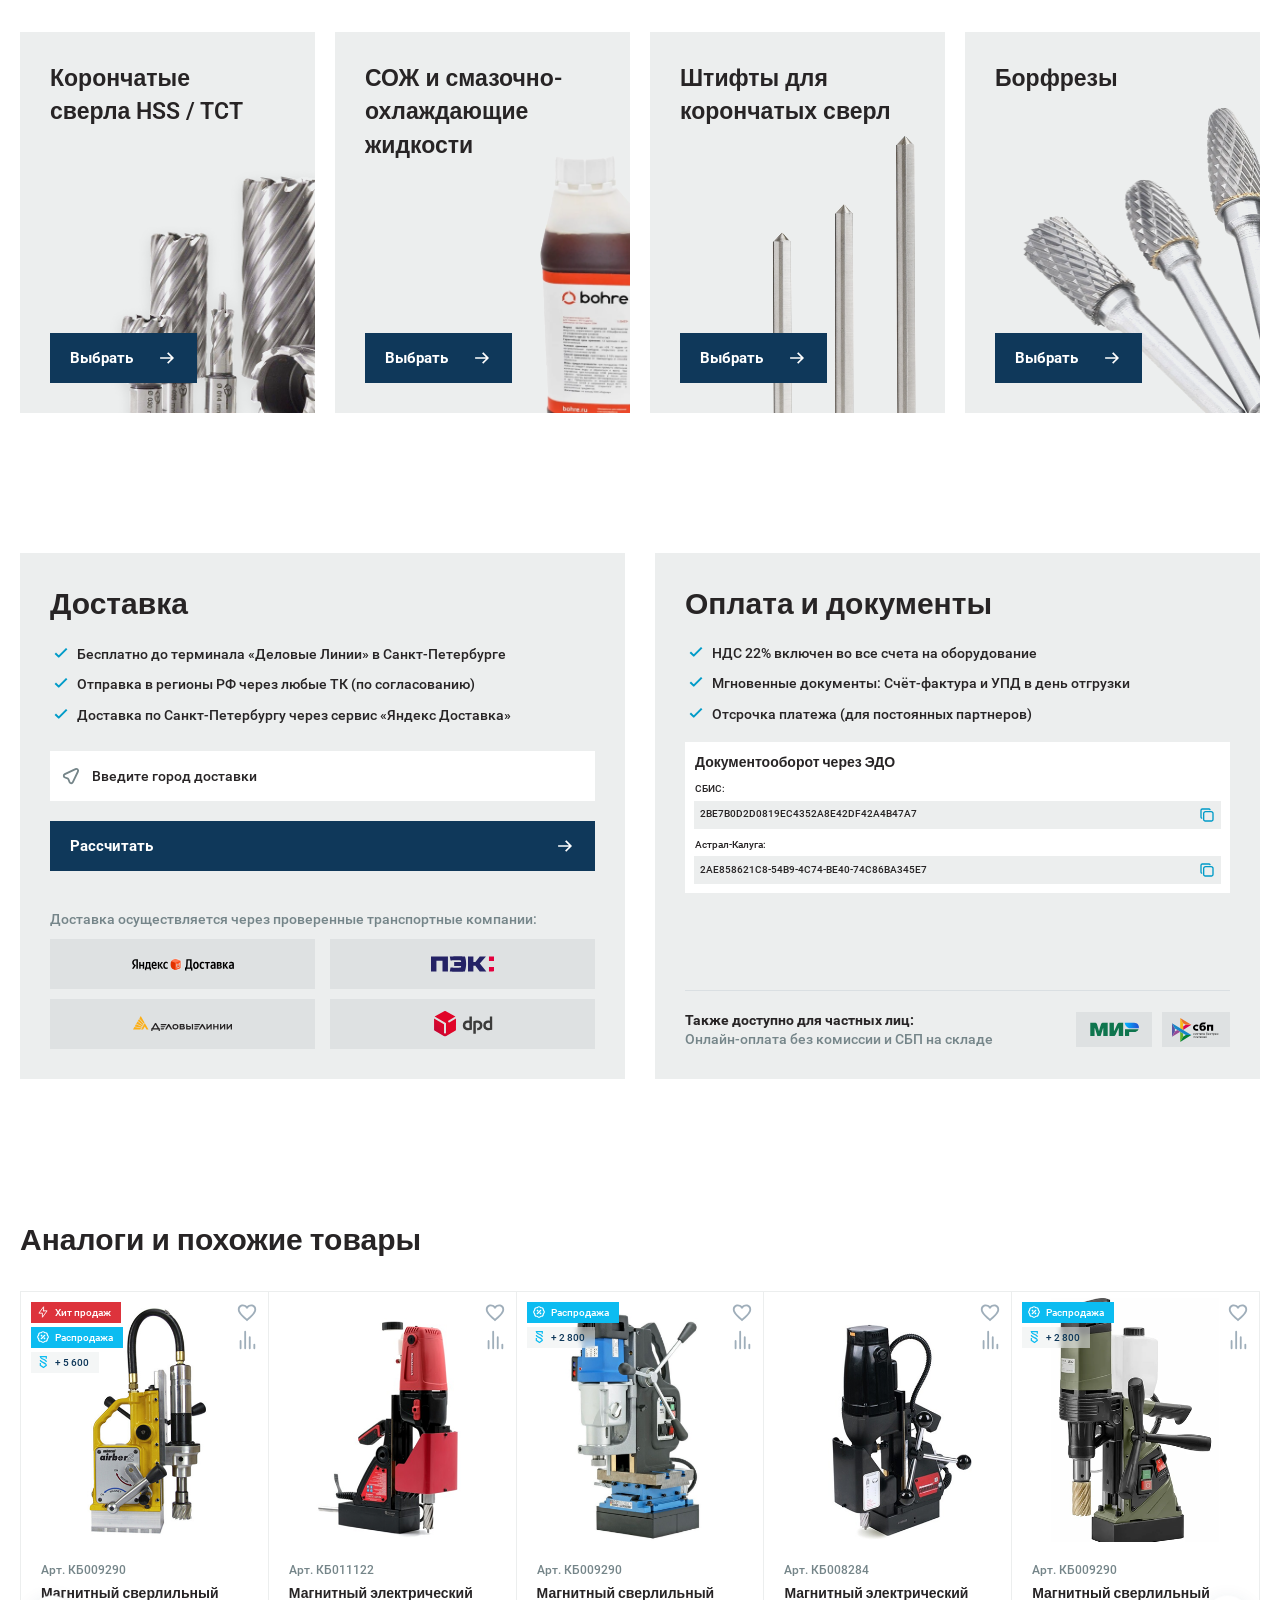
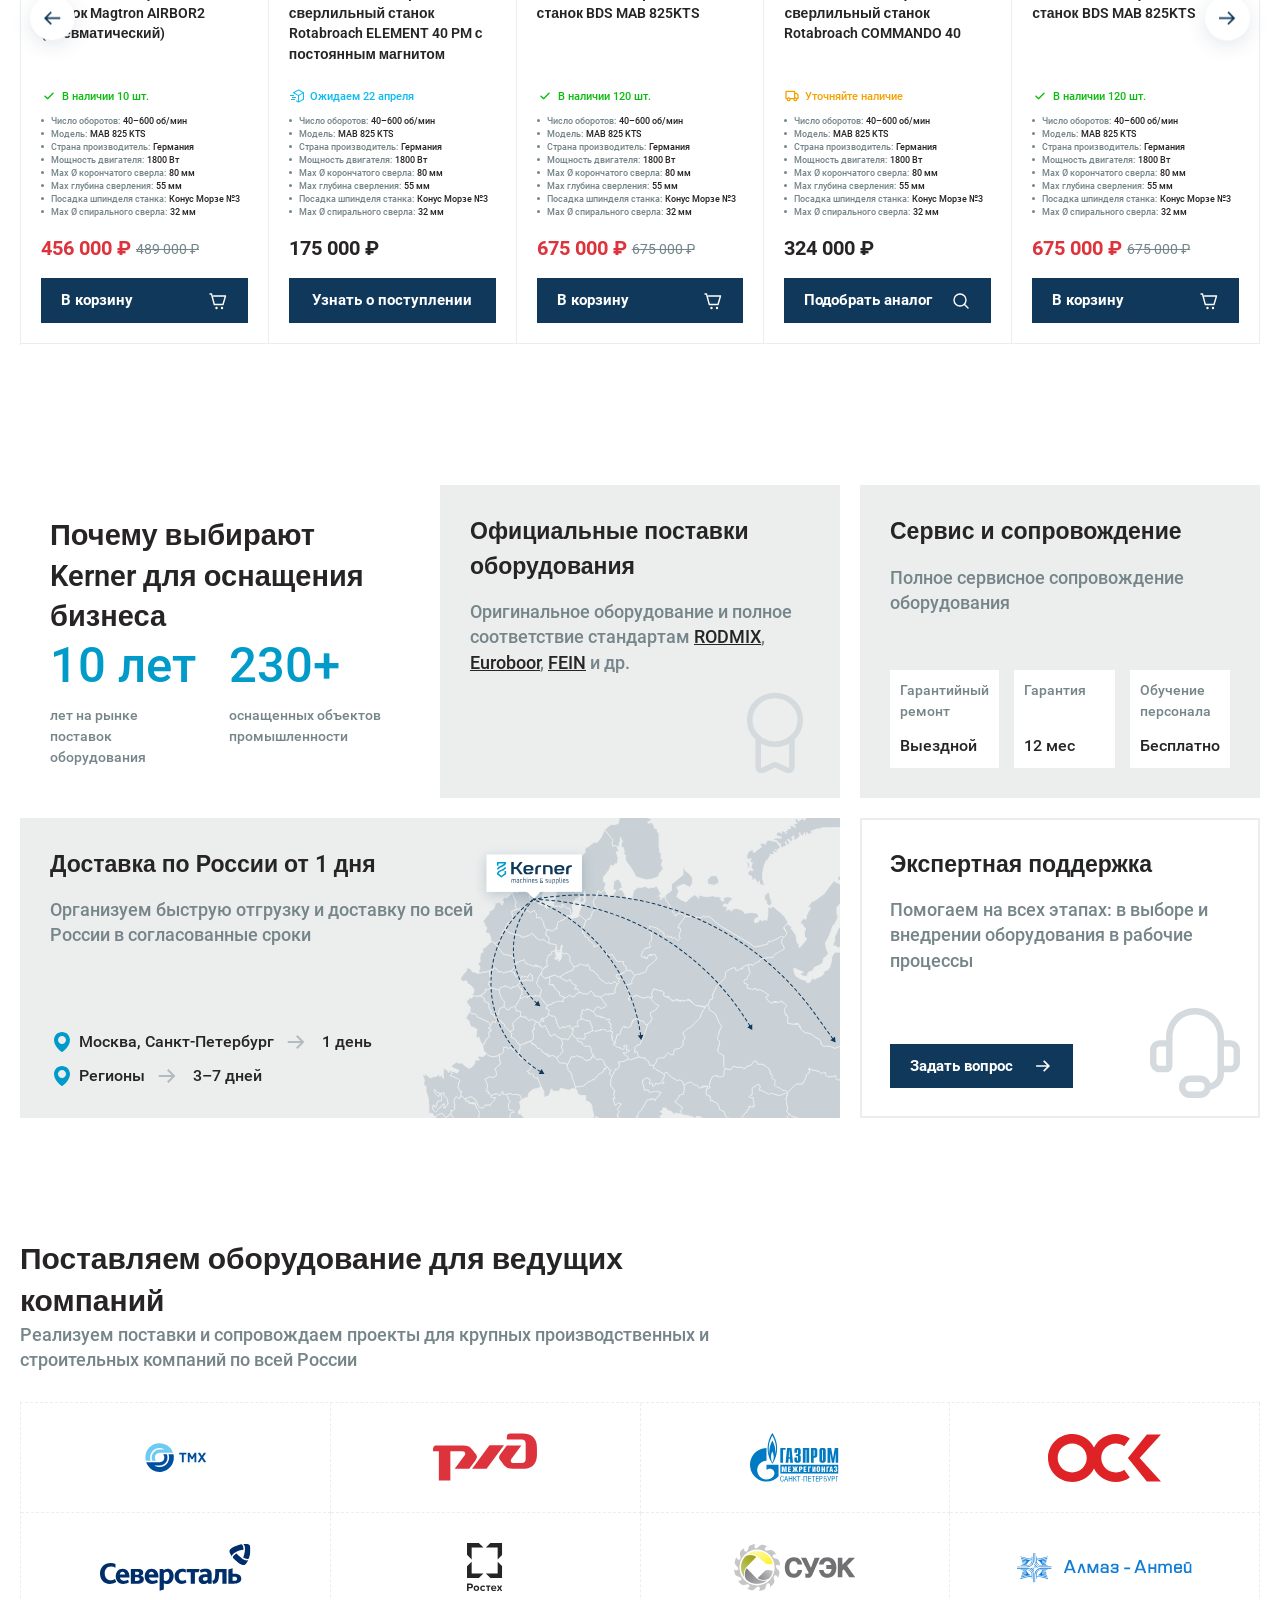
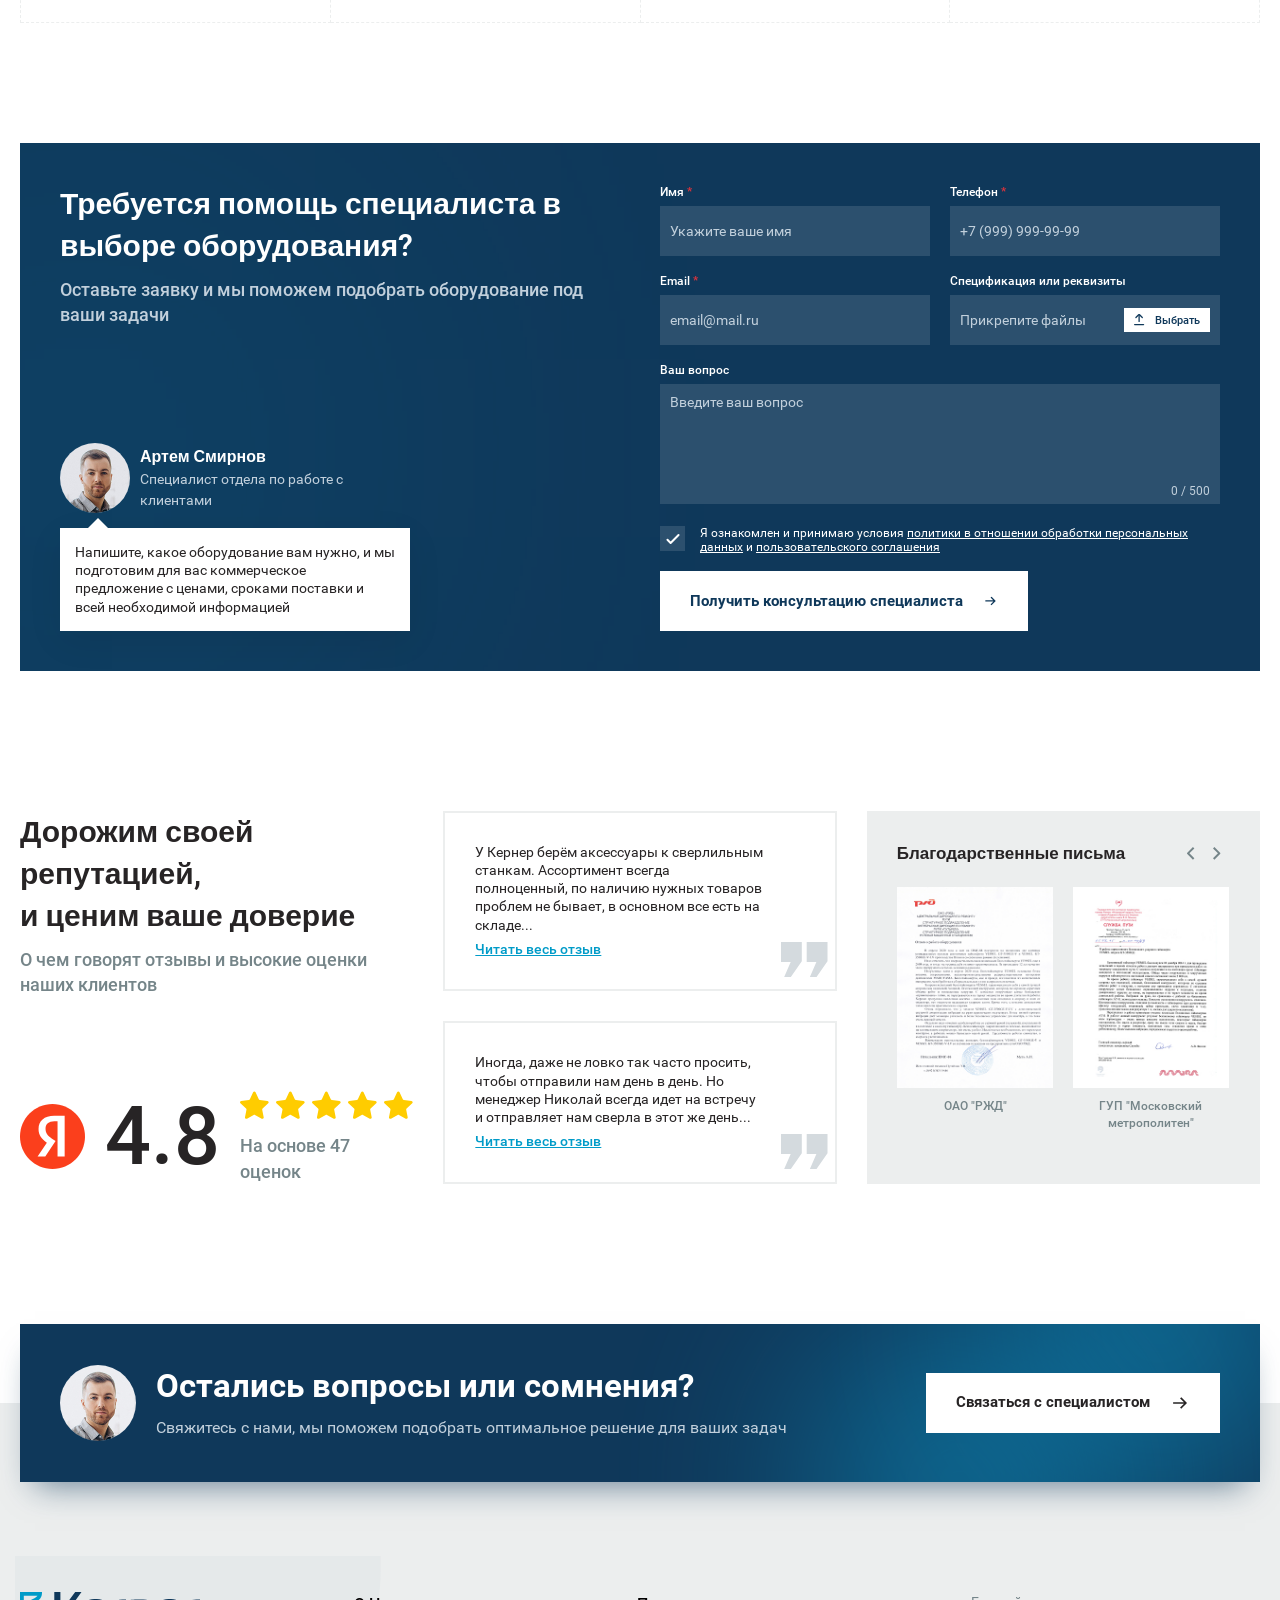
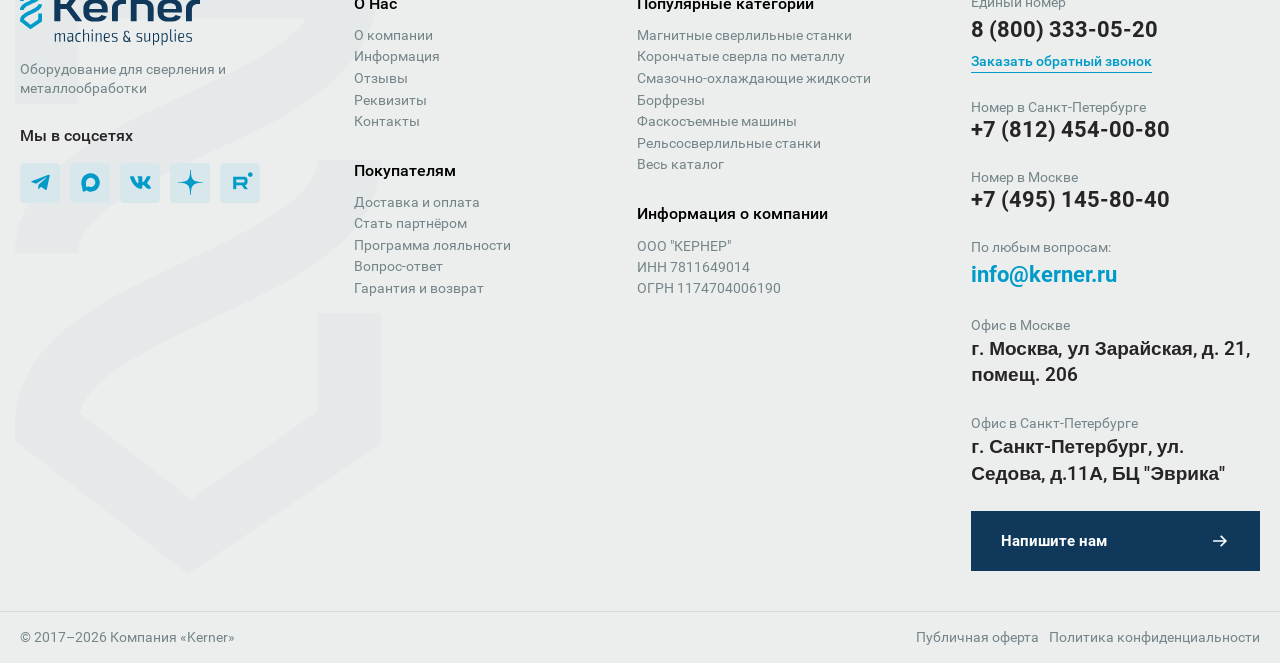
==== commit 1cec6447: "style, html icon fix" ====
--- a/card-product.html
+++ b/card-product.html
@@ -1040,11 +1040,9 @@
 
                                              <div class="stock-info">
                                                   <div class="stock-info__item bonuses">
-                                                       <img src="img/icons/logo-mini.svg" alt="bonus">
                                                        <span>Начислим: 5 600 бонусов</span>
                                                   </div>
                                                   <div class="stock-info__item in-stock">
-                                                       <img src="img/icons/check-green.svg" alt="stock">
                                                        <span>В наличии: 120 шт.</span>
                                                   </div>
                                              </div>
@@ -1913,11 +1911,9 @@
 
                                         <div class="stock-info">
                                              <div class="stock-info__item bonuses">
-                                                  <img src="img/icons/logo-mini.svg" alt="bonus">
                                                   <span>Начислим: 5 600 бонусов</span>
                                              </div>
                                              <div class="stock-info__item in-stock">
-                                                  <img src="img/icons/check-green.svg" alt="stock">
                                                   <span>В наличии: 120 шт.</span>
                                              </div>
                                         </div>
@@ -2131,15 +2127,12 @@
 
                                    <ul class="delivery-payment__list">
                                         <li class="delivery-payment__list-item">
-                                             <img src="img/icons/check-blue.svg" alt="" width="22" height="22">
                                              <span>Бесплатно до терминала «Деловые Линии» в Санкт-Петербурге</span>
                                         </li>
                                         <li class="delivery-payment__list-item">
-                                             <img src="img/icons/check-blue.svg" alt="" width="22" height="22">
                                              <span>Отправка в регионы РФ через любые ТК (по согласованию)</span>
                                         </li>
                                         <li class="delivery-payment__list-item">
-                                             <img src="img/icons/check-blue.svg" alt="" width="22" height="22">
                                              <span>Доставка по Санкт-Петербургу через сервис «Яндекс Доставка»</span>
                                         </li>
                                    </ul>
@@ -2196,15 +2189,12 @@
 
                               <ul class="delivery-payment__list">
                                    <li class="delivery-payment__list-item">
-                                        <img src="img/icons/check-blue.svg" alt="" width="22" height="22">
                                         <span>НДС 22% включен во все счета на оборудование</span>
                                    </li>
                                    <li class="delivery-payment__list-item">
-                                        <img src="img/icons/check-blue.svg" alt="" width="22" height="22">
                                         <span>Мгновенные документы: Счёт-фактура и УПД в день отгрузки</span>
                                    </li>
                                    <li class="delivery-payment__list-item">
-                                        <img src="img/icons/check-blue.svg" alt="" width="22" height="22">
                                         <span>Отсрочка платежа (для постоянных партнеров)</span>
                                    </li>
                               </ul>
--- a/styles/variables.css
+++ b/styles/variables.css
@@ -89,4 +89,8 @@
     background: none;
     cursor: pointer;
     font-family: var(--font);
+}
+
+.swiper-button-lock {
+    display: none !important;
 }
--- a/styles/card-product.css
+++ b/styles/card-product.css
@@ -60,6 +60,18 @@
     font-weight: 500;
     color: #272425;
     line-height: 20.3px;
+    position: relative;
+    padding-left: 27px;
+}
+
+.delivery-payment__list-item::before {
+    content: "";
+    position: absolute;
+    width: 22px;
+    height: 22px;
+    left: 0;
+    top: -2px;
+    background: url(../img/icons/check-blue.svg) no-repeat;
 }
 
 .delivery-payment__list-item img {
@@ -865,6 +877,17 @@
     gap: 8px;
     font-size: 14px;
     font-weight: 500;
+    position: relative;
+    padding-left: 25px;
+}
+
+.stock-info__item::before {
+    content: "";
+    position: absolute;
+    width: 20px;
+    height: 20px;
+    left: 0;
+    top: 3px;
 }
 
 .stock-info__item.bonuses {
@@ -872,6 +895,14 @@
 }
 .stock-info__item.in-stock {
     color: #0cbc0f;
+}
+
+.stock-info__item.bonuses::before {
+    background: url(../img/icons/logo-mini.svg) no-repeat;
+}
+
+.stock-info__item.in-stock::before {
+    background: url(../img/icons/check-green.svg) no-repeat;
 }
 
 .product-card-buy-actions {
@@ -2047,9 +2078,8 @@
     background-color: var(--color-accent);
 }
 
-
 .main-slider-produc-card__btn--outline {
-    flex-shrink: 0; 
+    flex-shrink: 0;
     background-color: transparent;
     color: var(--color-dark-blue);
     outline: 1px solid var(--color-dark-blue);
--- a/styles/style.css
+++ b/styles/style.css
@@ -4286,10 +4286,16 @@
     .badge-product-card {
         font-size: 8px;
         padding: 2px 5px;
-    }
-    .badge-product-card__icon {
+        padding-left: 22px;
+    }
+
+    .badge-product-card--hit::before,
+    .badge-product-card--sale::before,
+    .badge-product-card--bonus-blur::before {
         width: 12px;
         height: 12px;
+        left: 4px;
+        top: 2px;
     }
     .product-card__img-wrap {
         height: 185px;
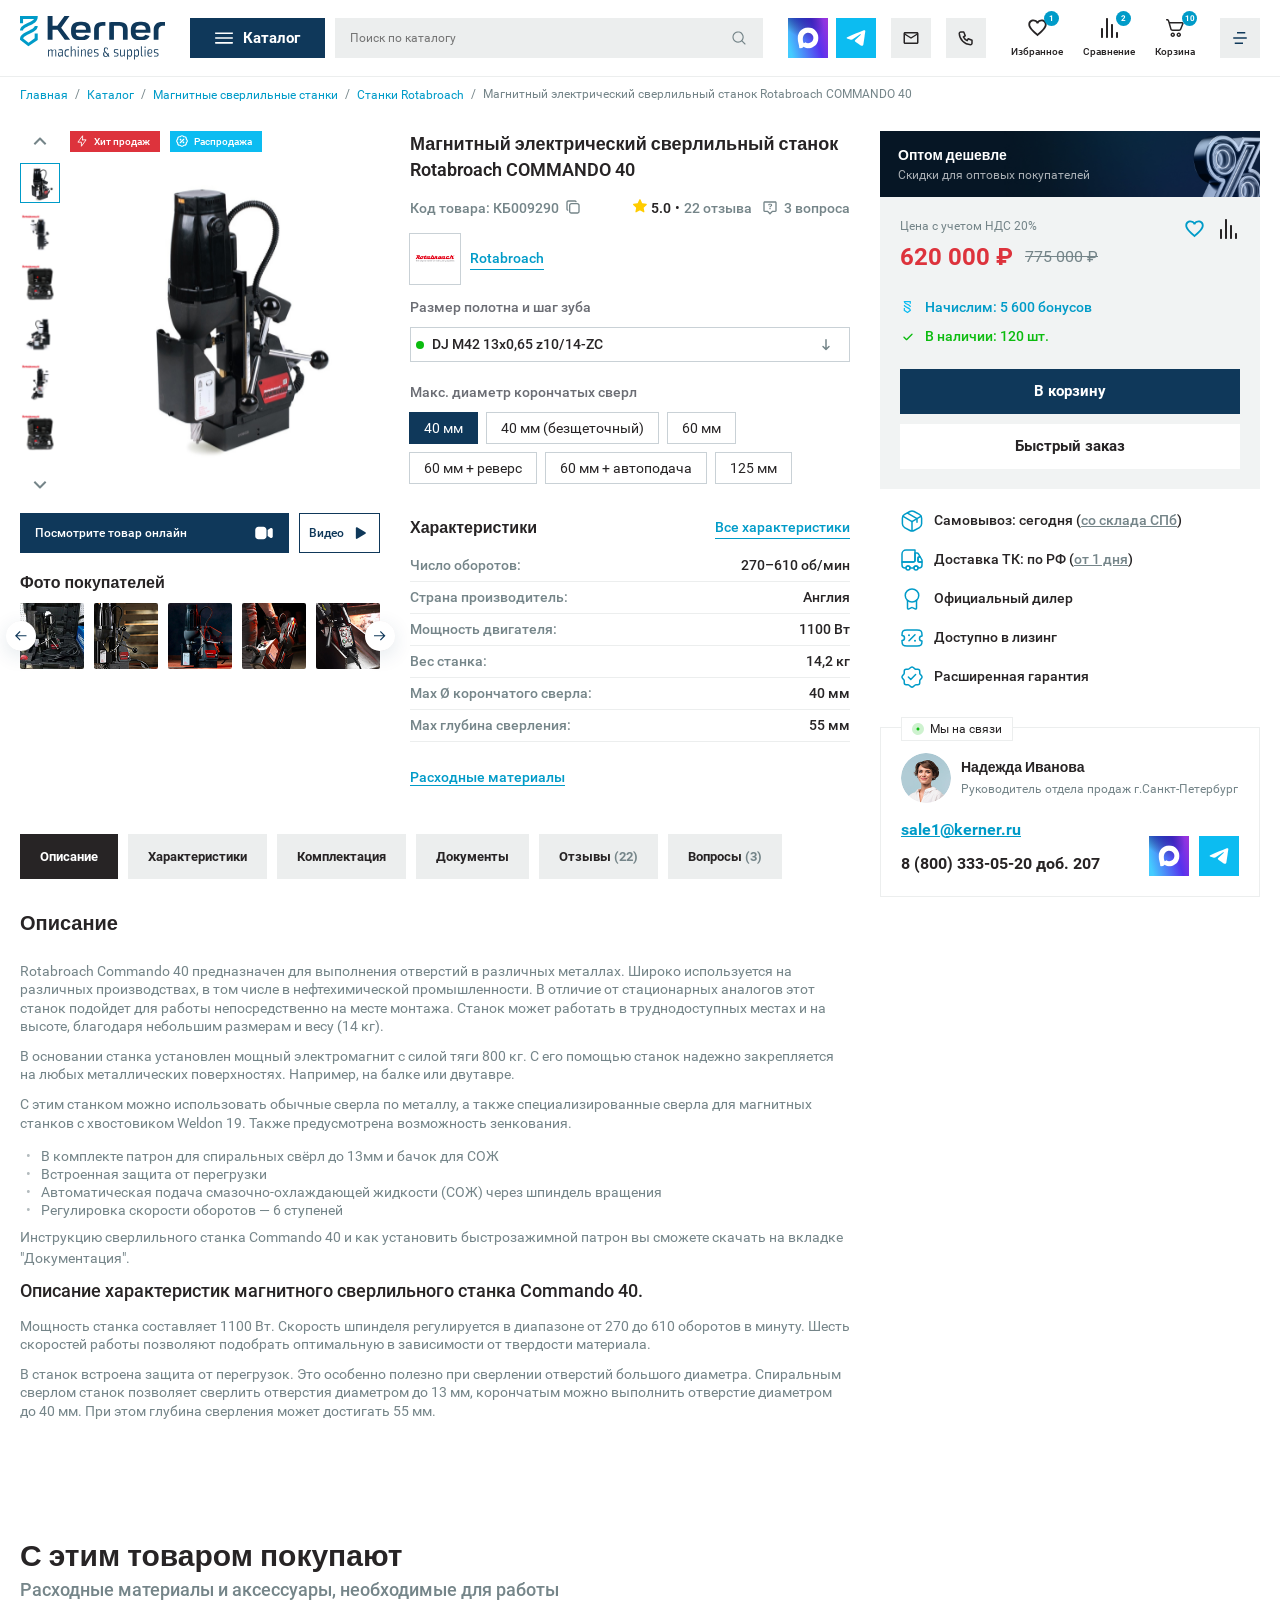
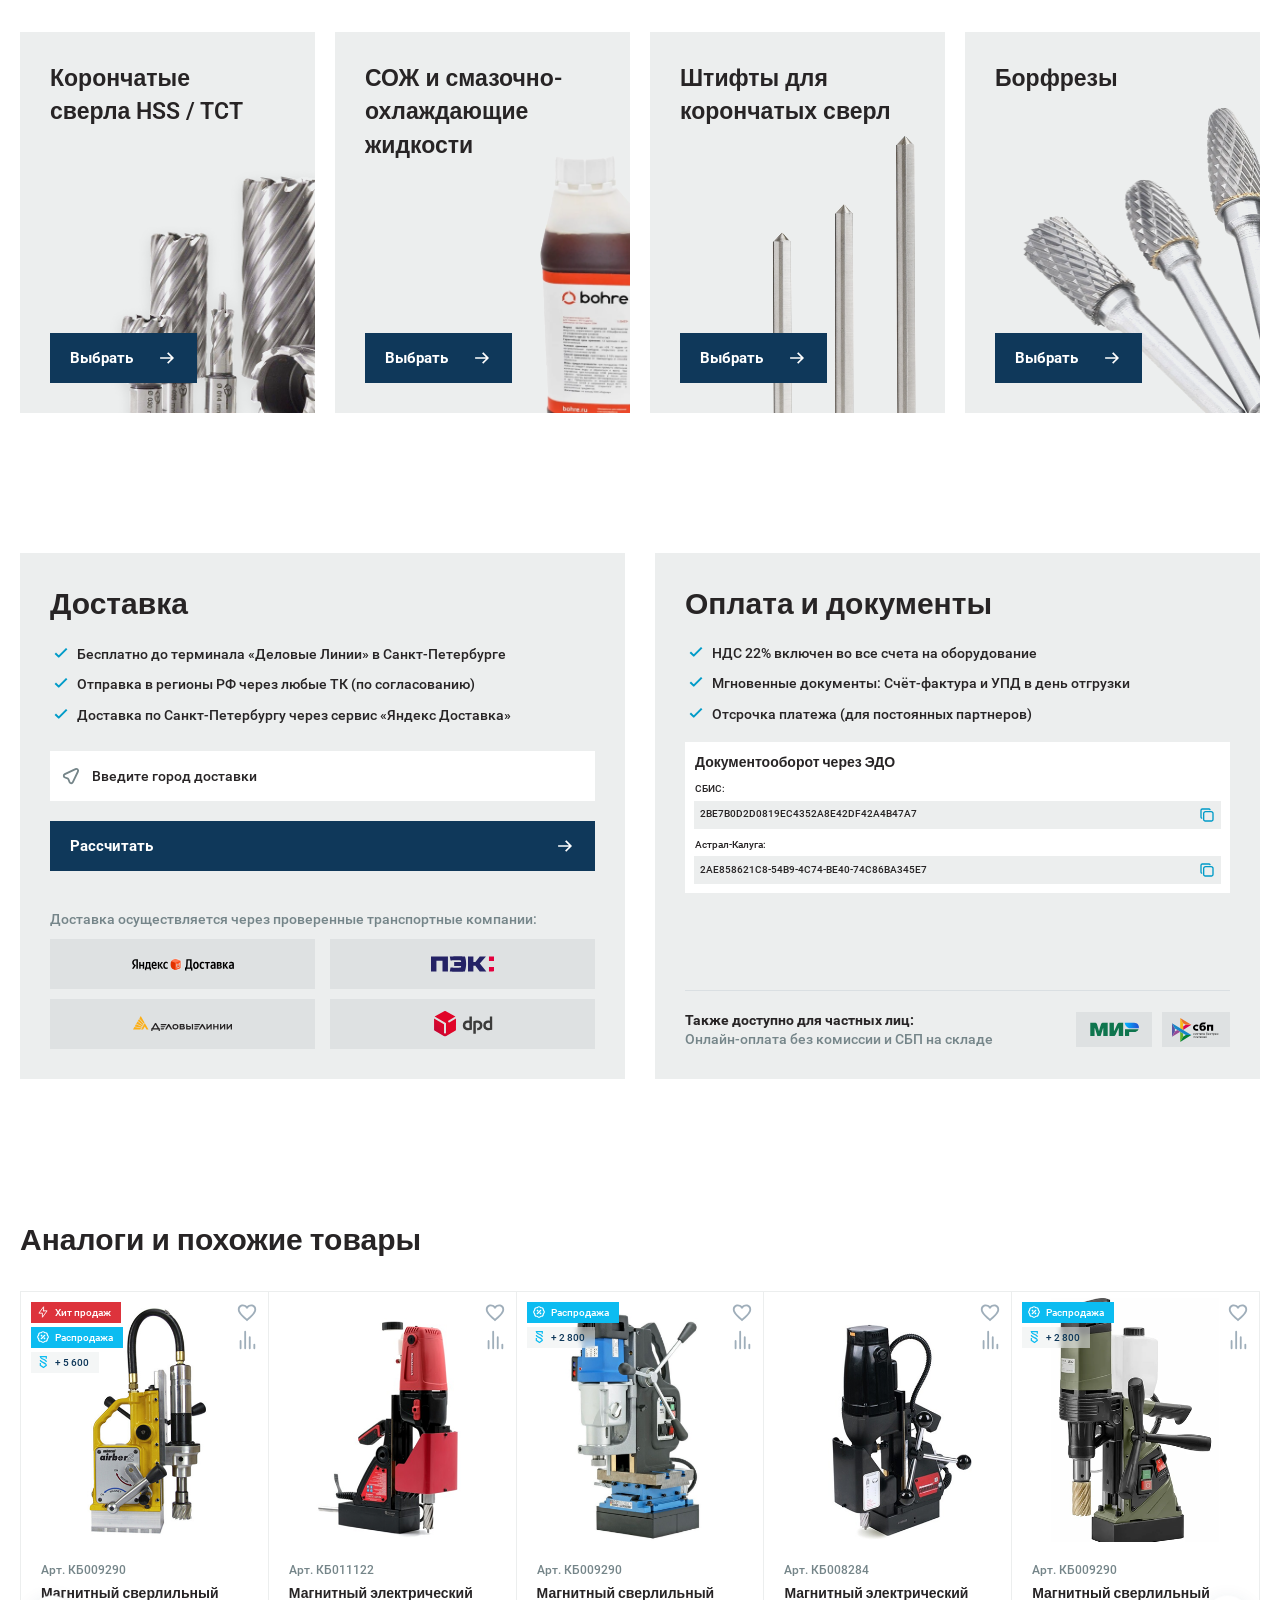
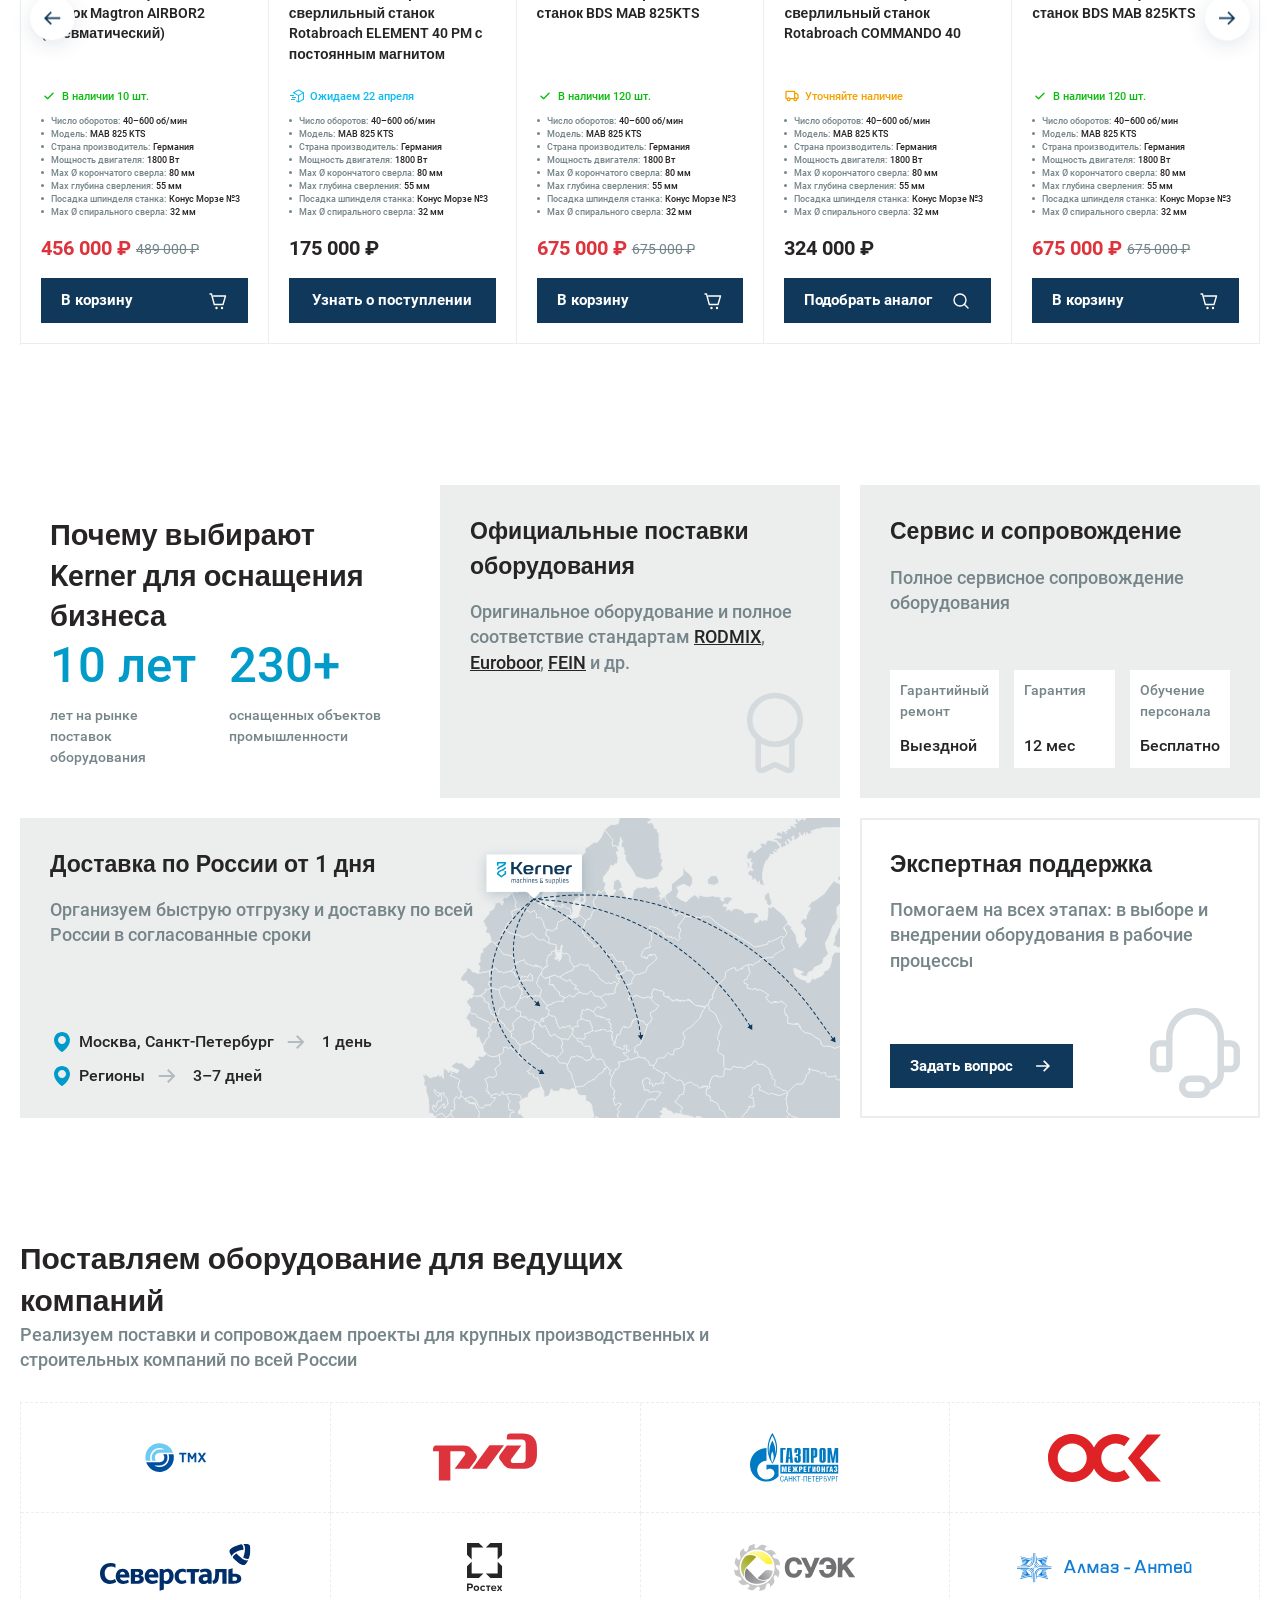
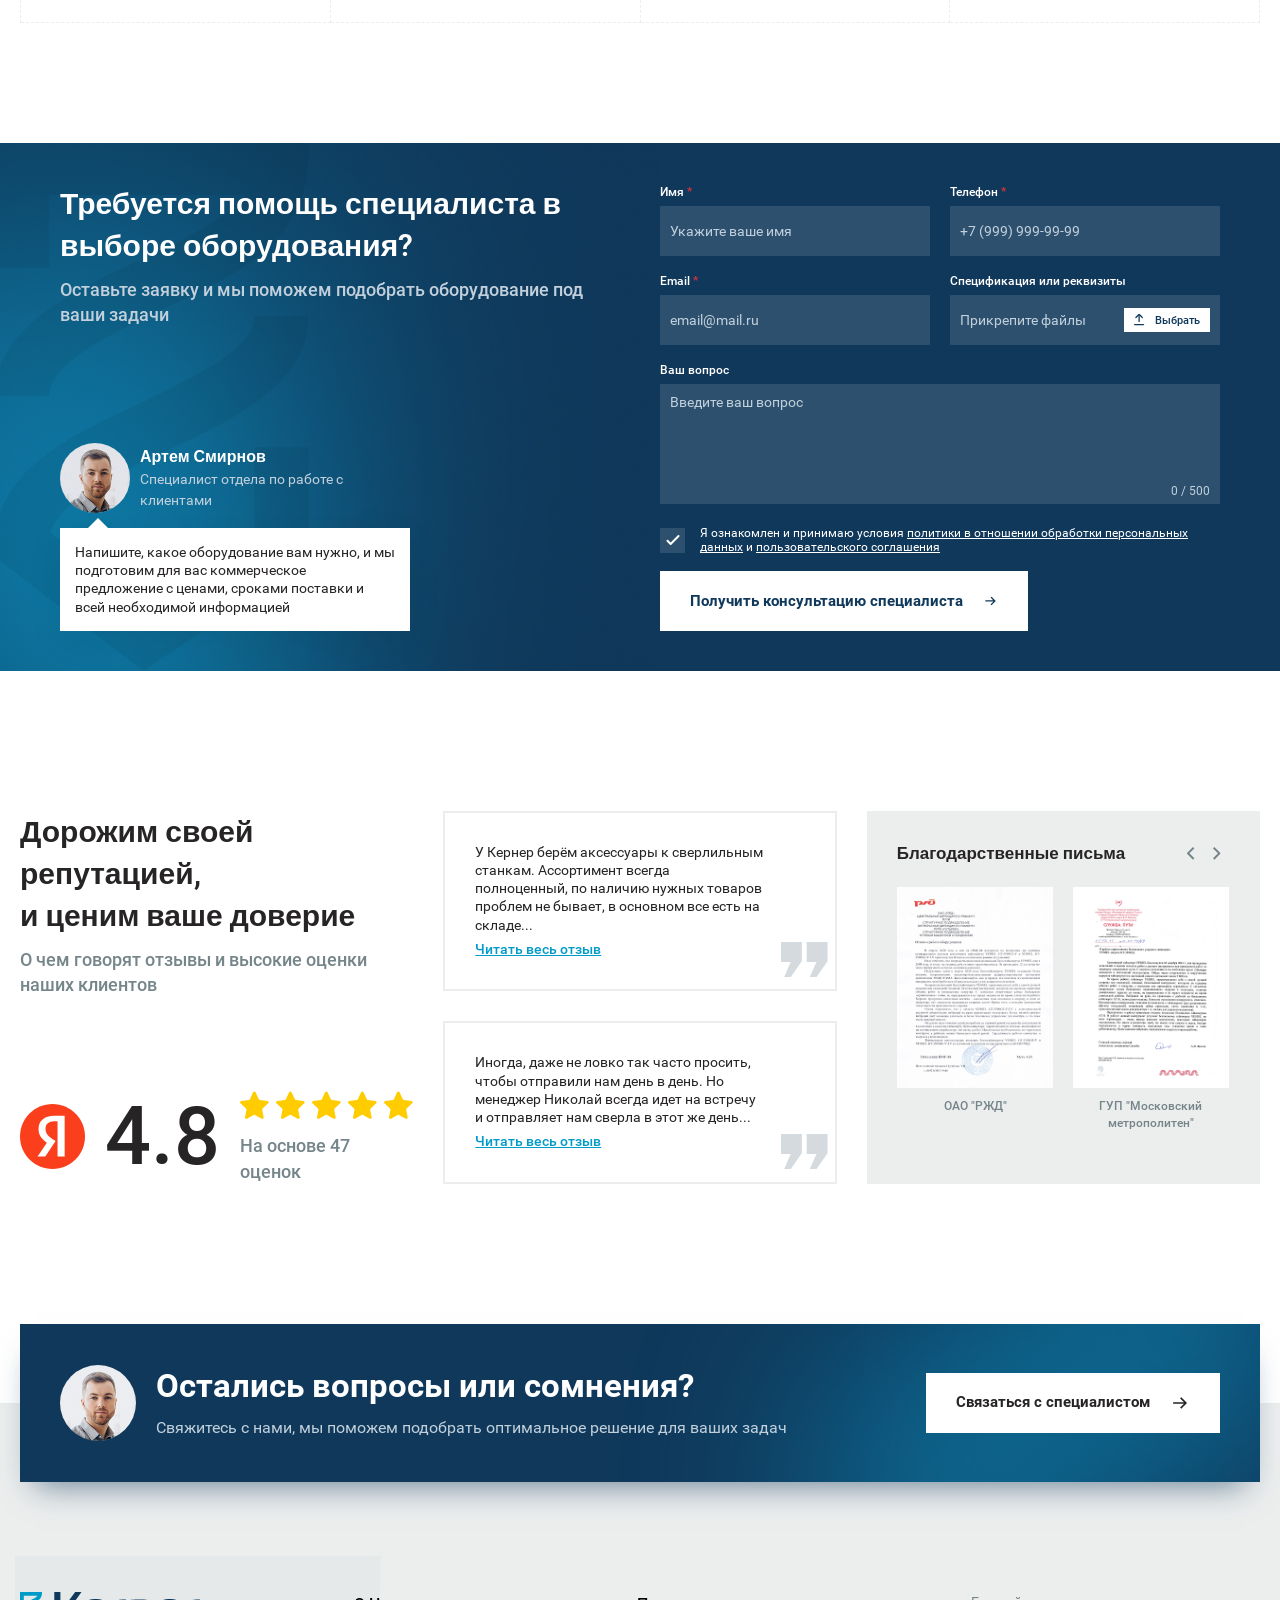
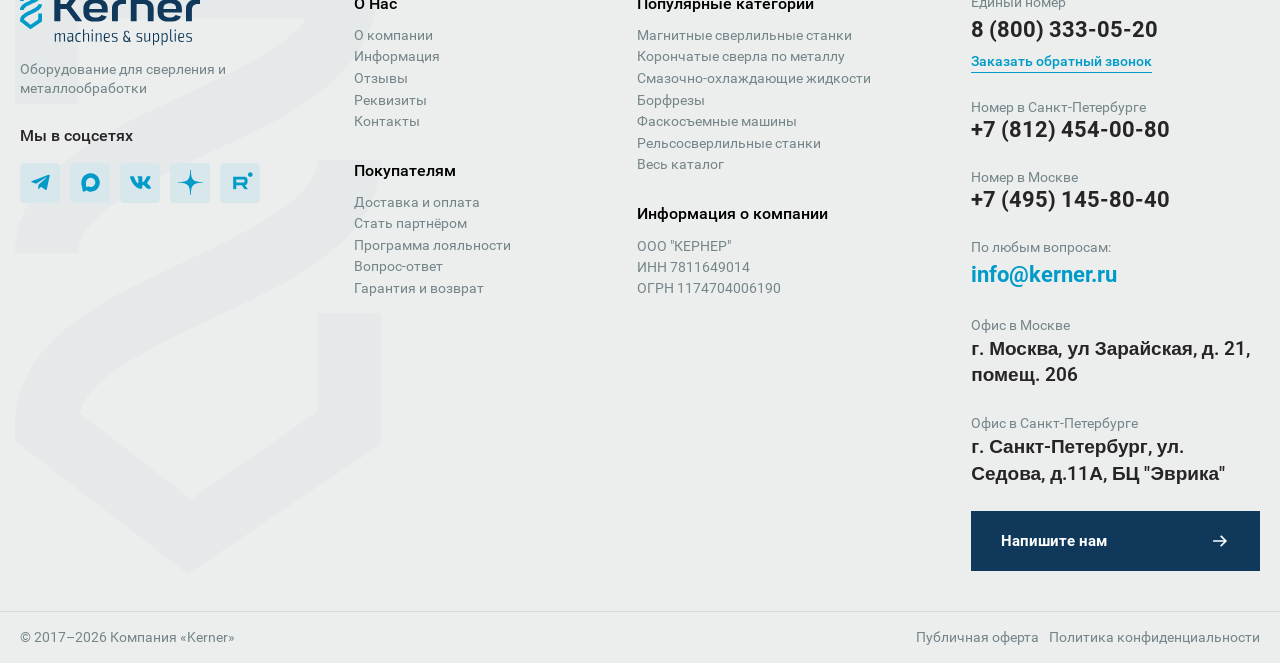
==== commit fa4c5fb2: "fix: help section bg" ====
--- a/card-product.html
+++ b/card-product.html
@@ -3256,6 +3256,10 @@
 
      <section class="help-section">
           <div class="container">
+               <div class="help-section-bg">
+                    <img class="help-section-bg--desctope" src="img/main-page/help-section-bg.jpg" alt="">
+                    <img class="help-section-bg--mob" src="img/main-page/help-section-bg-mob.jpg" alt="">
+               </div>
                <div class="help-wrapper">
                     <div class="help-info">
                          <h2 class="help-info__title">Требуется помощь специалиста в выборе оборудования?</h2>
--- a/styles/variables.css
+++ b/styles/variables.css
@@ -13,6 +13,7 @@
     --color-gray-light: #c2d0dc;
     --color-gray-lighter: #c9d1d6;
     --color-gray-muted: #9faeba;
+    --color-gray-dark: #6b6d74;
     --color-bg: #eceeee;
     --color-bg-soft: #f2f4f6;
     --color-bg-lighter: #f8f9fa;
@@ -28,6 +29,7 @@
     --color-green: #0cbc0f;
     --color-yellow: #ffd400;
     --color-yellow-dark: #f4a200;
+    --color-simple-white: #ffffff;
     --color-dark-blue-10: rgba(15, 56, 90, 0.1);
     --color-white-20: rgba(255, 255, 255, 0.2);
     --color-white-60: rgba(255, 255, 255, 0.6);
@@ -48,6 +50,36 @@
 
     /* === Other === */
     --border-partners-section: 1px dashed #eceeee;
+    /* === Новые цвета (добавлены для main.css) === */
+    --color-white-8: rgba(255, 255, 255, 0.08);
+    --color-dark-blue-12: rgba(15, 56, 90, 0.12);
+    --color-white-53: rgba(255, 255, 255, 0.53);
+    --color-dark-11: rgba(39, 36, 37, 0.11);
+    --color-white-0: rgba(255, 255, 255, 0);
+    --color-white-7: rgba(255, 255, 255, 0.07);
+    --color-white-70: rgba(255, 255, 255, 0.7);
+    --color-black-59: rgba(0, 0, 0, 0.59);
+    --color-black-0: rgba(0, 0, 0, 0);
+    --color-black-15: rgba(0, 0, 0, 0.15);
+    --color-white-81: rgba(255, 255, 255, 0.81);
+    --color-black-5: rgba(0, 0, 0, 0.05);
+    --color-black-63: rgba(0, 0, 0, 0.63);
+    --color-dark-0: rgba(39, 36, 37, 0);
+    --color-white-35: rgba(255, 255, 255, 0.35);
+    --color-white-80: rgba(255, 255, 255, 0.8);
+    --color-black-8: rgba(0, 0, 0, 0.08);
+    --color-white-90: rgba(255, 255, 255, 0.9);
+    --color-overlay-60: rgba(20, 21, 28, 0.6);
+    --color-overlay-0: rgba(20, 21, 28, 0);
+    --color-overlay-20: rgba(20, 21, 28, 0.2);
+    --color-overlay-85: rgba(20, 21, 28, 0.85);
+    --color-dark-blue-62: rgba(15, 56, 90, 0.62);
+    --color-white-54: rgba(255, 255, 255, 0.54);
+    --color-white-10: rgba(255, 255, 255, 0.1);
+    --color-navy: #192631;
+    --color-gray-hover-bg: #f5f5f5;
+    --color-gray-faint: #f0f0f0;
+
 }
 
 * {
@@ -93,4 +125,62 @@
 
 .swiper-button-lock {
     display: none !important;
+}
+
+.tabs-nav {
+    display: flex;
+    gap: 10px;
+    margin-bottom: 30px;
+    overflow-x: auto;
+}
+
+.tabs-nav::-webkit-scrollbar {
+    display: none;
+    width: 0;
+    height: 0;
+}
+
+.tabs-nav {
+    scrollbar-width: none;
+    -ms-overflow-style: none;
+}
+
+.tabs-nav__btn {
+    height: 45px;
+    padding: 8px 20px;
+    background-color: var(--color-bg);
+    border: none;
+    cursor: pointer;
+    font-size: 13px;
+    font-weight: 700;
+    color: var(--color-dark);
+    white-space: nowrap;
+    transition: all 0.2s ease;
+}
+
+.tabs-nav__btn.active {
+    background-color: var(--color-dark);
+    color: var(--color-simple-white);
+}
+
+.tabs-nav__count {
+    color: var(--color-gray);
+}
+
+.tabs-nav__btn.active .tabs-nav__count {
+    color: var(--color-simple-white);
+    opacity: 0.7;
+}
+
+.tabs-content__item {
+    display: none;
+}
+
+.tabs-content__item.active {
+    display: block;
+    animation: fadeIn 0.3s ease;
+}
+
+.expert-main-pg__tabs-nav {
+    margin-bottom: 0px;
 }
--- a/styles/card-product.css
+++ b/styles/card-product.css
@@ -1,7 +1,3 @@
-/* ============================================================
-   DELIVERY & PAYMENT SECTION
-   ============================================================ */
-
 .delivery-payment,
 .analogues-products {
     padding: 70px 0;
@@ -14,9 +10,8 @@
     align-items: stretch;
 }
 
-/* Карточка */
 .delivery-payment__card {
-    background-color: #eceeee;
+    background-color: var(--color-bg);
 }
 
 .delivery-payment__card-inner {
@@ -27,7 +22,6 @@
     gap: 18px;
 }
 
-/* Верх карточки доставки */
 .delivery-payment__top {
     flex: 1;
     display: flex;
@@ -36,15 +30,13 @@
     gap: 19px;
 }
 
-/* Заголовок */
 .delivery-payment__title {
     font-size: 30px;
     font-weight: 600;
-    color: #272425;
+    color: var(--color-dark);
     line-height: 42px;
 }
 
-/* Список пунктов */
 .delivery-payment__list {
     list-style: none;
     display: flex;
@@ -58,7 +50,7 @@
     gap: 5px;
     font-size: 14px;
     font-weight: 500;
-    color: #272425;
+    color: var(--color-dark);
     line-height: 20.3px;
     position: relative;
     padding-left: 27px;
@@ -78,7 +70,6 @@
     flex-shrink: 0;
 }
 
-/* Калькулятор доставки */
 .delivery-payment__calc {
     display: flex;
     align-items: flex-end;
@@ -91,7 +82,7 @@
     flex-shrink: 0;
     height: 50px;
     padding: 10px;
-    background-color: #fff;
+    background-color: var(--color-simple-white);
     display: flex;
     align-items: center;
     gap: 10px;
@@ -103,15 +94,14 @@
     outline: none;
     font-size: 14px;
     font-weight: 500;
-    color: #272425;
+    color: var(--color-dark);
     background-color: transparent;
 }
 
 .delivery-payment__input::placeholder {
-    color: #272425;
-}
-
-/* Низ карточки — лейбл + логотипы ТК */
+    color: var(--color-dark);
+}
+
 .delivery-payment__bottom {
     display: flex;
     flex-direction: column;
@@ -122,7 +112,7 @@
 .delivery-payment__tc-label {
     font-size: 14px;
     font-weight: 500;
-    color: #758589;
+    color: var(--color-gray);
     line-height: 20.3px;
 }
 
@@ -148,10 +138,9 @@
     object-fit: contain;
 }
 
-/* ЭДО блок */
 .delivery-payment__edo {
     padding: 10px;
-    background-color: #fff;
+    background-color: var(--color-simple-white);
     display: flex;
     flex-direction: column;
     gap: 10px;
@@ -160,7 +149,7 @@
 .delivery-payment__edo-title {
     font-size: 14px;
     font-weight: 600;
-    color: #272425;
+    color: var(--color-dark);
     line-height: 20.3px;
 }
 
@@ -180,7 +169,7 @@
 .delivery-payment__edo-label {
     font-size: 10px;
     font-weight: 500;
-    color: #272425;
+    color: var(--color-dark);
     line-height: 14.5px;
 }
 
@@ -190,14 +179,14 @@
     justify-content: space-between;
     gap: 6px;
     padding: 5px;
-    background-color: #eceeee;
-    outline: 1px solid #eceeee;
+    background-color: var(--color-bg);
+    outline: 1px solid var(--color-bg);
 }
 
 .delivery-payment__edo-code {
     font-size: 10px;
     font-weight: 500;
-    color: #272425;
+    color: var(--color-dark);
     line-height: 14.5px;
     overflow: hidden;
     text-overflow: ellipsis;
@@ -218,7 +207,6 @@
     height: 16px;
 }
 
-/* Частные лица */
 .delivery-payment__private {
     display: flex;
     align-items: center;
@@ -232,14 +220,14 @@
 .delivery-payment__private-title {
     font-size: 14px;
     font-weight: 700;
-    color: #272425;
+    color: var(--color-dark);
     line-height: 18.2px;
 }
 
 .delivery-payment__private-sub {
     font-size: 14px;
     font-weight: 500;
-    color: #758589;
+    color: var(--color-gray);
     line-height: 20.3px;
 }
 
@@ -265,95 +253,9 @@
     object-fit: contain;
 }
 
-/* ============================================================
-   RESPONSIVE
-   ============================================================ */
-@media (max-width: 1280px) {
-    .delivery-payment__calc {
-        flex-direction: column;
-        align-items: flex-start;
-    }
-    .delivery-payment__input-wrap {
-        flex: 1 1 auto;
-        width: 100%;
-    }
-    .delivery-payment__btn {
-        width: 100% !important;
-    }
-    .delivery-payment__edo-grid {
-        flex-direction: column;
-        gap: 10px;
-    }
-    .delivery-payment__logos {
-        display: grid;
-        grid-template-columns: 1fr 1fr;
-        column-gap: 15px;
-        row-gap: 10px;
-    }
-}
-
-@media (max-width: 900px) {
-    .delivery-payment__grid {
-        grid-template-columns: 1fr;
-    }
-
-    .delivery-payment__calc {
-        flex-direction: column;
-        align-items: stretch;
-    }
-
-    .delivery-payment__input-wrap {
-        width: 100%;
-    }
-}
-
-@media (max-width: 540px) {
-    .delivery-payment__edo-grid {
-        flex-direction: column;
-    }
-
-    .delivery-payment__logos {
-        flex-wrap: wrap;
-    }
-
-    .delivery-payment__logo-item {
-        flex: 1 1 calc(50% - 10px);
-    }
-
-    .delivery-payment__top,
-    .delivery-payment__card-inner {
-        gap: 15px;
-    }
-
-    .delivery-payment__edo,
-    .delivery-payment__private {
-        margin-top: 6px;
-    }
-
-    .delivery-payment__card-inner {
-        padding: 20px;
-    }
-
-    .delivery-payment__title {
-        font-size: 22px;
-    }
-
-    .delivery-payment__list-item {
-        align-items: flex-start;
-    }
-
-    .delivery-payment__private {
-        flex-direction: column;
-        align-items: flex-start;
-    }
-}
-
-/* ============================================================
-   ALSO BUY SECTION
-   ============================================================ */
 .also-buy {
     padding: 70px 0;
-    background-color: #fff;
+    background-color: var(--color-simple-white);
 }
 
 .also-buy__head {
@@ -365,27 +267,25 @@
 .also-buy__title {
     font-size: 30px;
     font-weight: 600;
-    color: #272425;
+    color: var(--color-dark);
     line-height: 42px;
 }
 
 .also-buy__subtitle {
     font-size: 18px;
     font-weight: 500;
-    color: #758589;
+    color: var(--color-gray);
     line-height: 25.2px;
 }
 
-/* Обёртка слайдера — position: relative для кнопок */
 .also-buy-slider-wrapper {
     position: relative;
 }
 
-/* Карточка */
 .also-buy-card {
     height: 381px;
     padding: 30px;
-    background-color: #eceeee;
+    background-color: var(--color-bg);
     display: flex;
     flex-direction: column;
     justify-content: space-between;
@@ -393,7 +293,6 @@
     position: relative;
 }
 
-/* Изображение — абсолютное, снизу справа */
 .also-buy-card__img-wrap {
     position: absolute;
     inset: 0;
@@ -415,28 +314,22 @@
     height: 65%;
 }
 
-/* Название поверх картинки */
 .also-buy-card__title {
     font-size: 23px;
     font-weight: 600;
-    color: #272425;
+    color: var(--color-dark);
     line-height: 33.35px;
     position: relative;
     z-index: 1;
     max-width: 95%;
 }
 
-/* Кнопка */
 .also-buy-card__btn {
     position: relative;
     z-index: 1;
     max-width: 147px;
 }
 
-/* ============================================================
-   PRODUCT INFO — общая обёртка
-   ============================================================ */
-
 .product-details__wrapper {
     display: flex;
     align-items: flex-start;
@@ -463,62 +356,6 @@
     padding-top: 16px;
 }
 
-/* Навигация */
-.tabs-nav {
-    display: flex;
-    gap: 10px;
-    margin-bottom: 30px;
-    overflow-x: auto; /* Для мобилок */
-}
-
-.tabs-nav::-webkit-scrollbar {
-    display: none;
-    width: 0;
-    height: 0;
-}
-
-/* Опционально: скрытие для Firefox и старого IE */
-.tabs-nav {
-    scrollbar-width: none; /* Firefox */
-    -ms-overflow-style: none; /* IE/Edge */
-}
-
-.tabs-nav__btn {
-    height: 45px;
-    padding: 8px 20px;
-    background-color: #eceeee;
-    border: none;
-    cursor: pointer;
-    font-size: 13px;
-    font-weight: 700;
-    color: #272425;
-    white-space: nowrap;
-    transition: all 0.2s ease;
-}
-
-.tabs-nav__btn.active {
-    background-color: #272425;
-    color: #fff;
-}
-
-.tabs-nav__count {
-    color: #758589;
-}
-
-.tabs-nav__btn.active .tabs-nav__count {
-    color: #fff;
-    opacity: 0.7;
-}
-
-.tabs-content__item {
-    display: none;
-}
-
-.tabs-content__item.active {
-    display: block;
-    animation: fadeIn 0.3s ease;
-}
-
 .product-description {
     max-width: 850px;
 }
@@ -534,14 +371,14 @@
     font-size: 20px;
     font-weight: 600;
     line-height: 28px;
-    color: #272425;
+    color: var(--color-dark);
     margin-bottom: 25px;
 }
 
 .product-description__text-block p {
     font-size: 14px;
     line-height: 130%;
-    color: #758589;
+    color: var(--color-gray);
     margin-bottom: 12px;
 }
 
@@ -558,12 +395,11 @@
 .product-description__features li {
     font-size: 14px;
     line-height: 18.2px;
-    color: #758589;
+    color: var(--color-gray);
     position: relative;
     padding-left: 15px;
 }
 
-/* Маркер списка (опционально, если по дизайну нужны точки) */
 .product-description__features li::before {
     content: "•";
     position: absolute;
@@ -575,13 +411,13 @@
     font-size: 18px;
     font-weight: 500;
     line-height: 23.4px;
-    color: #272425;
+    color: var(--color-dark);
     margin-top: -5px;
 }
 
 .product-description__info-note {
     font-size: 14px;
-    color: #758589;
+    color: var(--color-gray);
     font-style: normal;
 }
 
@@ -618,7 +454,7 @@
     font-size: 20px;
     font-weight: 600;
     line-height: 28px;
-    color: #272425;
+    color: var(--color-dark);
     margin-bottom: 25px;
 }
 
@@ -635,19 +471,19 @@
     justify-content: space-between;
     align-items: flex-end;
     padding: 5.5px 0;
-    border-bottom: 1px dashed #eceeee;
+    border-bottom: 1px dashed var(--color-bg);
     gap: 15px;
 }
 
 .product-specs__label {
-    color: #758589;
+    color: var(--color-gray);
     font-size: 14px;
     font-weight: 500;
     line-height: 1.45;
 }
 
 .product-specs__value {
-    color: #272425;
+    color: var(--color-dark);
     font-size: 14px;
     font-weight: 500;
     line-height: 1.45;
@@ -666,14 +502,14 @@
     font-size: 20px;
     font-weight: 600;
     line-height: 28px;
-    color: #272425;
+    color: var(--color-dark);
     margin-bottom: 10px;
 }
 
 .product-docs__intro {
     font-size: 14px;
     line-height: 18.2px;
-    color: #758589;
+    color: var(--color-gray);
     margin-bottom: 25px;
 }
 
@@ -683,7 +519,6 @@
     gap: 10px;
 }
 
-/* Карточка документа */
 .doc-card {
     display: flex;
     align-items: center;
@@ -693,10 +528,9 @@
 }
 
 .doc-card:hover .doc-card__name {
-    color: var(--color-dark-blue); /* Подсветка при наведении */
-}
-
-/* Иконка в синем квадрате */
+    color: var(--color-dark-blue);
+}
+
 .doc-card__icon {
     width: 50px;
     height: 50px;
@@ -712,7 +546,6 @@
     height: 24px;
 }
 
-/* Информация о файле */
 .doc-card__info {
     display: flex;
     flex-direction: column;
@@ -720,7 +553,7 @@
 }
 
 .doc-card__name {
-    color: #272425;
+    color: var(--color-dark);
     font-size: 14px;
     font-weight: 700;
     line-height: 1.2;
@@ -728,16 +561,9 @@
 }
 
 .doc-card__meta {
-    color: #758589;
+    color: var(--color-gray);
     font-size: 12px;
     font-weight: 500;
-}
-
-/* Опционально: иконка стрелочки справа, если нужна как в исходном коде */
-.doc-card::after {
-    /* content: url('path/to/arrow.svg'); */
-    /* width: 20px; height: 20px; */
-    /* margin-left: auto; */
 }
 
 .product-sidebar {
@@ -748,7 +574,6 @@
     max-width: 410px;
 }
 
-/* 1. Блок покупки */
 .product-buy-card {
     background-color: rgba(236, 238, 238, 0.71);
 }
@@ -778,7 +603,7 @@
 }
 
 .wholesale-banner__title {
-    color: #ffffff;
+    color: var(--color-simple-white);
     font-size: 14px;
     font-weight: 600;
     line-height: 1.45;
@@ -825,11 +650,11 @@
     height: 72px;
     left: 322px;
     top: -7px;
-    background-color: #0cbcf1;
+    background-color: var(--color-cyan);
     border-radius: 50%;
     transform: rotate(-198deg);
     filter: blur(62px);
-    box-shadow: 124px 124px 124px #0cbcf1;
+    box-shadow: 124px 124px 124px var(--color-cyan);
     z-index: 1;
     pointer-events: none;
 } */
@@ -841,7 +666,7 @@
 
 .price-block__tax {
     font-size: 12px;
-    color: #758589;
+    color: var(--color-gray);
     margin-bottom: 4px;
     display: block;
 }
@@ -855,13 +680,13 @@
 .price-actual {
     font-size: 24px;
     font-weight: 700;
-    color: #dd333c;
+    color: var(--color-red);
 }
 
 .price-old {
     font-size: 16px;
     text-decoration: line-through;
-    color: #758589;
+    color: var(--color-gray);
 }
 
 .stock-info {
@@ -891,10 +716,10 @@
 }
 
 .stock-info__item.bonuses {
-    color: #009bc8;
+    color: var(--color-accent);
 }
 .stock-info__item.in-stock {
-    color: #0cbc0f;
+    color: var(--color-green);
 }
 
 .stock-info__item.bonuses::before {
@@ -927,7 +752,7 @@
 }
 
 .floating-actions .action-icon {
-    color: #272425;
+    color: var(--color-dark);
     transition: color 0.3s ease 0s;
 }
 
@@ -939,7 +764,6 @@
     color: var(--color-accent);
 }
 
-/* 2. Преимущества */
 .product-benefits {
     padding: 0 20px;
     display: flex;
@@ -960,14 +784,13 @@
 }
 
 .benefit-item span {
-    color: #758589;
+    color: var(--color-gray);
     text-decoration: underline;
 }
 
-/* 3. Мини-карточка менеджера */
 .manager-card-mini {
     position: relative;
-    border: 1px solid #eceeee;
+    border: 1px solid var(--color-bg);
     padding: 25px 20px 20px;
     margin-top: 18px;
 }
@@ -976,8 +799,8 @@
     position: absolute;
     top: -11px;
     left: 20px;
-    background-color: #fff;
-    border: 1px solid #eceeee;
+    background-color: var(--color-simple-white);
+    border: 1px solid var(--color-bg);
     padding: 2px 10px;
     font-size: 12px;
     display: flex;
@@ -988,7 +811,7 @@
 .status-badge .dot {
     width: 6px;
     height: 6px;
-    background-color: #0cbc0f;
+    background-color: var(--color-green);
     border-radius: 50%;
 }
 
@@ -1014,7 +837,7 @@
 
 .manager-post {
     font-size: 12px;
-    color: #758589;
+    color: var(--color-gray);
 }
 
 .manager-card-mini__footer {
@@ -1033,7 +856,7 @@
 }
 
 .contact-link {
-    color: #009bc8;
+    color: var(--color-accent);
     text-decoration: underline;
     margin-bottom: 10px;
 }
@@ -1052,10 +875,11 @@
 }
 
 .social-btn--wa {
-    background-color: #9faeba;
-} /* По дизайну из кода серый с градиентом */
+    background-color: var(--color-gray-muted);
+}
+
 .social-btn--tg {
-    background-color: #0cbcf1;
+    background-color: var(--color-cyan);
 }
 
 .product-info {
@@ -1065,15 +889,13 @@
     gap: 15px;
 }
 
-/* Заголовок */
 .product-info__title {
-    color: #272425;
+    color: var(--color-dark);
     font-size: 18px;
     font-weight: 600;
     line-height: 26.1px;
 }
 
-/* Мета (SKU + Rating) */
 .product-info__meta {
     display: flex;
     justify-content: space-between;
@@ -1084,7 +906,7 @@
     display: flex;
     align-items: center;
     gap: 6px;
-    color: #758589;
+    color: var(--color-gray);
     font-size: 14px;
     font-weight: 500;
 }
@@ -1097,18 +919,17 @@
 
 .product-stats__rating {
     font-weight: 600;
-    color: #272425;
+    color: var(--color-dark);
     font-size: 14px;
 }
 
 .product-stats__link {
-    color: #758589;
+    color: var(--color-gray);
     font-size: 14px;
     text-decoration: none;
-    border-bottom: 1px dashed #758589;
-}
-
-/* Бренд */
+    border-bottom: 1px dashed var(--color-gray);
+}
+
 .product-brand {
     display: flex;
     align-items: center;
@@ -1118,20 +939,19 @@
 .product-brand__logo {
     width: 50px;
     height: 50px;
-    border: 1px solid #c9d1d6;
+    border: 1px solid var(--color-gray-lighter);
     display: flex;
     justify-content: center;
     align-items: center;
 }
 
 .product-brand__link {
-    color: #009bc8;
+    color: var(--color-accent);
     font-size: 14px;
     font-weight: 500;
     text-decoration: underline;
 }
 
-/* Универсальные поля выбора */
 .ui-field {
     display: flex;
     flex-direction: column;
@@ -1139,12 +959,11 @@
 }
 
 .ui-field__label {
-    color: #6b6d74;
-    font-size: 14px;
-    font-weight: 500;
-}
-
-/* UI: Дропдаун */
+    color: var(--color-gray-dark);
+    font-size: 14px;
+    font-weight: 500;
+}
+
 .ui-select {
     position: relative;
     width: 100%;
@@ -1152,8 +971,8 @@
 
 .ui-select__header {
     height: 35px;
-    border: 1px solid #c9d1d6;
-    background-color: #fff;
+    border: 1px solid var(--color-gray-lighter);
+    background-color: var(--color-simple-white);
     display: flex;
     justify-content: space-between;
     align-items: center;
@@ -1168,10 +987,10 @@
     margin: 0 8px;
 }
 .status-dot--green {
-    background-color: #0cbc0f;
+    background-color: var(--color-green);
 }
 .status-dot--gray {
-    background-color: #9faeba;
+    background-color: var(--color-gray-muted);
 }
 
 .ui-select__arrow {
@@ -1180,7 +999,6 @@
     background-color: url("img/icons/chevron.svg") no-repeat center;
 }
 
-/* UI: Чипсы */
 .ui-chips {
     display: flex;
     flex-wrap: wrap;
@@ -1190,9 +1008,9 @@
 .ui-chip {
     height: 30px;
     padding: 6px 14px;
-    border: 1px solid #c9d1d6;
-    background-color: #fff;
-    color: #272425;
+    border: 1px solid var(--color-gray-lighter);
+    background-color: var(--color-simple-white);
+    color: var(--color-dark);
     font-size: 14px;
     cursor: pointer;
     transition: all 0.2s;
@@ -1200,11 +1018,10 @@
 
 .ui-chip.is-active {
     background-color: var(--color-dark-blue);
-    color: #fff;
+    color: var(--color-simple-white);
     border-color: var(--color-dark-blue);
 }
 
-/* Краткие характеристики */
 .product-preview-specs {
     padding-top: 18px;
 }
@@ -1219,11 +1036,11 @@
 .product-preview-specs__title {
     font-size: 16px;
     font-weight: 600;
-    color: #272425;
+    color: var(--color-dark);
 }
 
 .product-preview-specs__more {
-    color: #009bc8;
+    color: var(--color-accent);
     font-size: 14px;
     text-decoration: underline;
 }
@@ -1232,21 +1049,21 @@
     display: flex;
     justify-content: space-between;
     padding: 6px 0;
-    border-bottom: 1px solid #eceeee;
+    border-bottom: 1px solid var(--color-bg);
     font-size: 14px;
 }
 
 .spec-row__label {
-    color: #758589;
+    color: var(--color-gray);
     font-weight: 500;
 }
 .spec-row__value {
-    color: #272425;
+    color: var(--color-dark);
     font-weight: 500;
 }
 
 .product-consumables {
-    color: #009bc8;
+    color: var(--color-accent);
     font-size: 16px;
     font-weight: 500;
     text-decoration: underline;
@@ -1270,13 +1087,13 @@
 .qa-section__title {
     font-size: 20px;
     font-weight: 600;
-    color: #272425;
+    color: var(--color-dark);
 }
 
 .qa-section__count {
     font-size: 20px;
     font-weight: 500;
-    color: #758589;
+    color: var(--color-gray);
 }
 
 .qa-list {
@@ -1287,7 +1104,7 @@
 
 .qa-card {
     padding: 30px;
-    background-color: #eceeee;
+    background-color: var(--color-bg);
     display: flex;
     flex-direction: column;
     gap: 20px;
@@ -1303,7 +1120,7 @@
     font-weight: 700;
     font-size: 16px;
     line-height: 130%;
-    color: #272425;
+    color: var(--color-dark);
     margin-bottom: 10px;
 }
 
@@ -1311,7 +1128,7 @@
     font-size: 14px;
     line-height: 1.3;
     font-weight: 500;
-    color: #758589;
+    color: var(--color-gray);
 }
 
 .qa-card__footer {
@@ -1330,27 +1147,26 @@
     display: flex;
     align-items: center;
     gap: 9px;
-    background-color: #fff;
+    background-color: var(--color-simple-white);
     padding: 6px 10px;
     border: none;
     cursor: pointer;
     font-size: 14px;
     font-weight: 500;
-    color: #758589;
+    color: var(--color-gray);
 }
 
 .qa-card__meta {
     font-size: 14px;
     font-weight: 500;
-    color: #758589;
+    color: var(--color-gray);
 }
 
 .qa-card__answer {
     padding-left: 20px;
-    border-left: 2px solid #0cbcf1;
-}
-
-/* Кнопка */
+    border-left: 2px solid var(--color-cyan);
+}
+
 .product-details-tabs__btn-action {
     height: 45px;
     background-color: var(--color-dark-blue);
@@ -1359,7 +1175,7 @@
     justify-content: center;
     gap: 10px;
     border: none;
-    color: #fff;
+    color: var(--color-simple-white);
     font-weight: 700;
     font-size: 15px;
     cursor: pointer;
@@ -1370,14 +1186,11 @@
     background-color: #164a75;
 }
 
-/* Пагинация */
-
 .qa-section__pagination,
 .reviews-section__pagination {
     padding-top: 40px !important;
 }
 
-/* Основной контейнер секции */
 .product-details-tabs-reviews,
 .product-details-tabs-reviews__list {
     display: flex;
@@ -1393,20 +1206,19 @@
 }
 
 .product-details-tabs-reviews__title {
-    color: #272425;
+    color: var(--color-dark);
     font-size: 20px;
     font-weight: 600;
 }
 
 .product-details-tabs-reviews__count {
-    color: #758589;
+    color: var(--color-gray);
     font-size: 20px;
     font-weight: 500;
 }
 
-/* Карточка отзыва */
 .review-item {
-    background-color: #eceeee;
+    background-color: var(--color-bg);
     padding: 30px;
     padding-top: 22px;
     display: flex;
@@ -1423,7 +1235,7 @@
 }
 
 .review-item__author {
-    color: #272425;
+    color: var(--color-dark);
     font-size: 21px;
     font-weight: 500;
 }
@@ -1435,7 +1247,7 @@
 }
 
 .review-item__score {
-    color: #272425;
+    color: var(--color-dark);
     font-size: 25px;
     font-weight: 500;
 }
@@ -1449,7 +1261,6 @@
     width: 16px;
 }
 
-/* Тело отзыва */
 .review-item__body {
     display: flex;
     flex-direction: column;
@@ -1463,20 +1274,19 @@
 }
 
 .review-item__label {
-    color: #272425;
+    color: var(--color-dark);
     font-size: 16px;
     font-weight: 700;
     margin-bottom: 5px;
 }
 
 .review-item__text {
-    color: #758589;
+    color: var(--color-gray);
     font-size: 14px;
     font-weight: 500;
     line-height: 1.3;
 }
 
-/* Swiper Галерея */
 .review-item__gallery {
     width: 100%;
 }
@@ -1491,11 +1301,10 @@
     height: 100%;
     left: 0;
     top: 0;
-    border: 1px solid white;
+    border: 1px solid var(--color-simple-white);
     object-fit: cover;
 }
 
-/* Футер карточки */
 .review-item__footer {
     display: flex;
     justify-content: space-between;
@@ -1510,13 +1319,13 @@
 }
 
 .vote-btn {
-    background-color: white;
+    background-color: var(--color-simple-white);
     border: none;
     padding: 6px 12px;
     display: flex;
     align-items: center;
     gap: 10px;
-    color: #758589;
+    color: var(--color-gray);
     font-size: 14px;
     font-weight: 500;
     cursor: pointer;
@@ -1527,16 +1336,15 @@
 }
 
 .review-item__date {
-    color: #758589;
-    font-size: 14px;
-    font-weight: 500;
-}
-
-/* Главная кнопка */
+    color: var(--color-gray);
+    font-size: 14px;
+    font-weight: 500;
+}
+
 .product-details-tabs-reviews__submit {
     height: 45px;
     background-color: var(--color-dark-blue);
-    color: white;
+    color: var(--color-simple-white);
     font-size: 15px;
     font-weight: 700;
     display: flex;
@@ -1553,7 +1361,7 @@
 }
 
 .none-content-product-tabs {
-    background-color: #eceeee;
+    background-color: var(--color-bg);
     padding: 30px;
     display: flex;
     gap: 20px;
@@ -1575,7 +1383,7 @@
     font-weight: 500;
     font-size: 14px;
     line-height: 130%;
-    color: #758589;
+    color: var(--color-gray);
 }
 
 .info-product-card {
@@ -1584,7 +1392,7 @@
     flex-direction: column;
     gap: 15px;
 
-    color: #272425;
+    color: var(--color-dark);
     max-width: 100%;
 }
 
@@ -1607,7 +1415,7 @@
     display: flex;
     align-items: center;
     gap: 6px;
-    color: #758589;
+    color: var(--color-gray);
     font-size: 14px;
     font-weight: 500;
     cursor: pointer;
@@ -1658,7 +1466,7 @@
 
 .info-product-card__reviews-count,
 .info-product-card__questions-count {
-    color: #758589;
+    color: var(--color-gray);
     font-weight: 500;
 }
 
@@ -1671,7 +1479,7 @@
 .info-product-card__brand-logo {
     width: 50px;
     height: 50px;
-    outline: 1px solid #c9d1d6;
+    outline: 1px solid var(--color-gray-lighter);
     display: flex;
     align-items: center;
     justify-content: center;
@@ -1679,33 +1487,31 @@
 }
 
 .info-product-card__brand-link {
-    color: #009bc8;
+    color: var(--color-accent);
     font-size: 14px;
     font-weight: 500;
     text-decoration: none;
-    border-bottom: 1px solid #009bc8;
+    border-bottom: 1px solid var(--color-accent);
 }
 /* 
 .info-product-card__select {
     height: 35px;
     padding: 0 14px 0 5px;
-    outline: 1px solid #c9d1d6;
+    outline: 1px solid var(--color-gray-lighter);
     display: flex;
     align-items: center;
     justify-content: space-between;
-    background-color: #fff;
+    background-color: var(--color-simple-white);
     cursor: pointer;
 }
 
 .info-product-card__select-status {
     width: 8px;
     height: 8px;
-    background-color: #0cbc0f;
+    background-color: var(--color-green);
     margin-right: 8px;
 } */
 
-/* Контейнер */
-/* Контейнер всей секции выбора */
 .info-product-card__select-container {
     display: flex;
     flex-direction: column;
@@ -1713,27 +1519,24 @@
     width: 100%;
 }
 
-/* Лейбл над селектом */
 .info-product-card__option-label {
-    color: #6b6d74;
+    color: var(--color-gray-dark);
     font-size: 14px;
     font-weight: 500;
     line-height: 1.2;
 }
 
-/* Основной блок кастомного селекта */
 .info-product-card__custom-select {
     position: relative;
     width: 100%;
     user-select: none;
 }
 
-/* Шапка селекта (кнопка открытия) */
 .info-product-card__select-header {
     height: 35px;
     padding: 0 14px 0 5px;
-    background-color: #ffffff;
-    border: 1px solid #c9d1d6;
+    background-color: var(--color-simple-white);
+    border: 1px solid var(--color-gray-lighter);
     display: flex;
     justify-content: space-between;
     align-items: center;
@@ -1742,10 +1545,9 @@
 }
 
 .info-product-card__select-header:hover {
-    border-color: #758589;
-}
-
-/* Выбранное значение и точка статуса */
+    border-color: var(--color-gray);
+}
+
 .info-product-card__select-selected {
     display: flex;
     align-items: center;
@@ -1757,16 +1559,16 @@
     width: 8px;
     height: 8px;
     flex-shrink: 0;
-    background-color: #9faeba;
-    border-radius: 50%; /* По умолчанию серый */
+    background-color: var(--color-gray-muted);
+    border-radius: 50%;
 }
 
 .info-product-card__status--active {
-    background-color: #0cbc0f; /* Зеленый при наличии */
+    background-color: var(--color-green);
 }
 
 .info-product-card__select-current {
-    color: #272425;
+    color: var(--color-dark);
     font-size: 14px;
     font-weight: 500;
     white-space: nowrap;
@@ -1774,22 +1576,20 @@
     text-overflow: ellipsis;
 }
 
-/* Иконка стрелки */
 .info-product-card__select-arrow {
     display: flex;
     align-items: center;
     transition: transform 0.3s ease;
 }
 
-/* Выпадающее меню */
 .info-product-card__select-dropdown {
-    display: none; /* Скрыто по умолчанию */
+    display: none;
     position: absolute;
     top: 100%;
     left: 0;
     right: 0;
-    background-color: #ffffff;
-    border: 1px solid #c9d1d6;
+    background-color: var(--color-simple-white);
+    border: 1px solid var(--color-gray-lighter);
     flex-direction: column;
     padding: 15px;
     padding-bottom: 0px;
@@ -1797,7 +1597,6 @@
     box-shadow: 0 4px 12px rgba(0, 0, 0, 0.05);
 }
 
-/* Состояние при открытии (через JS класс) */
 .info-product-card__custom-select--open .info-product-card__select-dropdown {
     display: flex;
 }
@@ -1806,7 +1605,6 @@
     transform: rotate(180deg);
 }
 
-/* Поиск внутри дропдауна */
 .info-product-card__select-search {
     margin-bottom: 10px;
 }
@@ -1821,15 +1619,15 @@
     width: 100%;
     height: 40px;
     padding: 0 40px 0 15px;
-    background-color: #eceeee;
+    background-color: var(--color-bg);
     border: none;
     font-size: 12px;
-    color: #272425;
+    color: var(--color-dark);
     outline: none;
 }
 
 .info-product-card__search-input::placeholder {
-    color: #758589;
+    color: var(--color-gray);
 }
 
 .info-product-card__search-input:focus + .info-product-card__search-icon {
@@ -1841,7 +1639,7 @@
     right: 15px;
     display: flex;
     pointer-events: none;
-    color: #758589;
+    color: var(--color-gray);
     transition: color 0.3s ease 0s;
 }
 
@@ -1858,11 +1656,7 @@
 .info-product-card__select-scroll-area::-webkit-scrollbar-thumb {
     border-radius: 100px;
     width: 6px;
-    background-color: #eceeee;
-}
-
-/* Список элементов */
-.info-product-card__select-list {
+    background-color: var(--color-bg);
 }
 
 .info-product-card__select-item {
@@ -1870,7 +1664,7 @@
     justify-content: space-between;
     align-items: center;
     padding: 9px 0;
-    border-bottom: 1px solid #eceeee;
+    border-bottom: 1px solid var(--color-bg);
     cursor: pointer;
     transition: background 0.2s ease;
 }
@@ -1883,7 +1677,6 @@
     background-color: #f9fafa;
 }
 
-/* Контент внутри пункта списка */
 .info-product-card__item-info {
     display: flex;
     align-items: center;
@@ -1891,7 +1684,7 @@
 }
 
 .info-product-card__item-name {
-    color: #272425;
+    color: var(--color-dark);
     font-size: 14px;
     font-weight: 500;
 }
@@ -1903,8 +1696,6 @@
     white-space: nowrap;
 }
 
-/* select end */
-
 .info-product-card__options {
     display: flex;
     flex-direction: column;
@@ -1912,26 +1703,23 @@
 }
 
 .info-product-card__option-label {
-    color: #6b6d74;
+    color: var(--color-gray-dark);
     font-size: 14px;
     font-weight: 500;
     margin-bottom: 12px;
 }
 
-/* Контейнер для группы тегов */
 .info-product-card__tags {
     display: flex;
     flex-wrap: wrap;
     gap: 10px;
 }
 
-/* Обертка-label теперь работает как кнопка */
 .info-product-card__tag {
     cursor: pointer;
     display: block;
 }
 
-/* Скрываем реальный input, но оставляем его доступным для фокуса и систем */
 .info-product-card__tag-input {
     position: absolute;
     width: 1px;
@@ -1945,36 +1733,32 @@
     overflow: hidden;
 }
 
-/* Визуальный стиль "кнопки" */
 .info-product-card__tag-text {
     display: flex;
     align-items: center;
     justify-content: center;
     height: 30px;
     padding: 6px 14px;
-    background-color: #fff;
-    outline: 1px solid #c9d1d6;
-    font-size: 14px;
-    color: #272425;
+    background-color: var(--color-simple-white);
+    outline: 1px solid var(--color-gray-lighter);
+    font-size: 14px;
+    color: var(--color-dark);
     transition: all 0.2s ease;
     user-select: none;
 }
 
-/* Состояние: Наведение */
 .info-product-card__tag:hover .info-product-card__tag-text {
     background-color: #f5f7f8;
 }
 
-/* Состояние: ВЫБРАНО (Checked) */
 .info-product-card__tag-input:checked + .info-product-card__tag-text {
     background-color: var(--color-dark-blue);
-    color: #fff;
+    color: var(--color-simple-white);
     outline: 1px solid var(--color-dark-blue);
 }
 
-/* Состояние: Фокус для доступности (клавиатура) */
 .info-product-card__tag-input:focus-visible + .info-product-card__tag-text {
-    outline: 2px solid #009bc8;
+    outline: 2px solid var(--color-accent);
     outline-offset: 2px;
 }
 
@@ -1997,11 +1781,11 @@
 
 .info-product-card__link-more,
 .info-product-card__link-secondary {
-    color: #009bc8;
+    color: var(--color-accent);
     font-size: 14px;
     font-weight: 500;
     text-decoration: none;
-    border-bottom: 1px solid #009bc8;
+    border-bottom: 1px solid var(--color-accent);
     transition:
         color 0.3s ease 0s,
         border-color 0.3s ease 0s;
@@ -2017,12 +1801,12 @@
     display: flex;
     justify-content: space-between;
     padding: 5px 0;
-    border-bottom: 1px solid #eceeee;
+    border-bottom: 1px solid var(--color-bg);
     font-size: 14px;
 }
 
 .info-product-card__spec-name {
-    color: #758589;
+    color: var(--color-gray);
     font-weight: 500;
 }
 
@@ -2071,7 +1855,7 @@
 .main-slider-produc-card__btn--primary {
     flex: 1;
     background-color: var(--color-dark-blue);
-    color: #ffffff;
+    color: var(--color-simple-white);
 }
 
 .main-slider-produc-card__btn--primary:hover {
@@ -2117,7 +1901,7 @@
     font-weight: 600;
     font-size: 16px;
     margin-bottom: 8px;
-    color: #272425;
+    color: var(--color-dark);
 }
 
 .slider-customers-product-card-slider {
@@ -2153,20 +1937,19 @@
     border-radius: 2px;
 }
 
-/* Стилизация стрелки навигации */
 .slider-customers-product-card__next {
     width: 56px;
     height: 56px;
-    background-color: #ffffff;
+    background-color: var(--color-simple-white);
     box-shadow: 0px 4px 20px rgba(0, 0, 0, 0.1);
     border-radius: 50%;
-    right: -28px; /* Смещение на половину ширины кнопки */
+    right: -28px;
     top: 50%;
     transform: translateY(-50%);
 }
 
 .slider-customers-product-card__next::after {
-    display: none; /* Убираем стандартную иконку swiper */
+    display: none;
 }
 
 .slider-customers-product-card__next svg {
@@ -2178,10 +1961,9 @@
     display: flex;
     gap: 10px;
     align-items: flex-start;
-    background-color: #fff;
-}
-
-/* Стили колонки превью */
+    background-color: var(--color-simple-white);
+}
+
 .product-gallery__thumbs {
     display: flex;
     flex-direction: column;
@@ -2195,7 +1977,7 @@
 }
 
 .product-gallery__thumbs-slider {
-    height: 300px; /* Ограничиваем высоту для скролла */
+    height: 300px;
     width: 40px;
 }
 
@@ -2207,7 +1989,7 @@
 }
 
 .product-gallery__thumbs-slider .swiper-slide-thumb-active {
-    border-color: #009bc8;
+    border-color: var(--color-accent);
 }
 
 .product-gallery__thumbs-slider img {
@@ -2225,12 +2007,11 @@
     padding: 5px 0;
 }
 
-/* Основное фото */
 .product-gallery__main-slider {
     flex: 1;
     height: 360px;
     position: relative;
-    background-color: #fff;
+    background-color: var(--color-simple-white);
 }
 
 .product-gallery__main-slider img {
@@ -2248,7 +2029,6 @@
     gap: 10px;
 }
 
-/* Бейджи из предыдущих этапов */
 .product-label {
     display: flex;
     align-items: center;
@@ -2256,11 +2036,11 @@
 }
 
 .product-label--hit {
-    background-color: #dd333c;
+    background-color: var(--color-red);
 }
 
 .product-label--sale {
-    background-color: #0cbcf1;
+    background-color: var(--color-cyan);
 }
 
 .product-details__right--modile {
@@ -2273,6 +2053,27 @@
     }
     .product-details__main-slider {
         flex: 0 0 360px;
+    }
+    .delivery-payment__calc {
+        flex-direction: column;
+        align-items: flex-start;
+    }
+    .delivery-payment__input-wrap {
+        flex: 1 1 auto;
+        width: 100%;
+    }
+    .delivery-payment__btn {
+        width: 100% !important;
+    }
+    .delivery-payment__edo-grid {
+        flex-direction: column;
+        gap: 10px;
+    }
+    .delivery-payment__logos {
+        display: grid;
+        grid-template-columns: 1fr 1fr;
+        column-gap: 15px;
+        row-gap: 10px;
     }
 }
 
@@ -2322,6 +2123,21 @@
     }
 }
 
+@media (max-width: 900px) {
+    .delivery-payment__grid {
+        grid-template-columns: 1fr;
+    }
+
+    .delivery-payment__calc {
+        flex-direction: column;
+        align-items: stretch;
+    }
+
+    .delivery-payment__input-wrap {
+        width: 100%;
+    }
+}
+
 @media (max-width: 768px) {
     .also-buy__title {
         font-size: 24px;
@@ -2450,6 +2266,47 @@
     }
 }
 
+@media (max-width: 540px) {
+    .delivery-payment__edo-grid {
+        flex-direction: column;
+    }
+
+    .delivery-payment__logos {
+        flex-wrap: wrap;
+    }
+
+    .delivery-payment__logo-item {
+        flex: 1 1 calc(50% - 10px);
+    }
+
+    .delivery-payment__top,
+    .delivery-payment__card-inner {
+        gap: 15px;
+    }
+
+    .delivery-payment__edo,
+    .delivery-payment__private {
+        margin-top: 6px;
+    }
+
+    .delivery-payment__card-inner {
+        padding: 20px;
+    }
+
+    .delivery-payment__title {
+        font-size: 22px;
+    }
+
+    .delivery-payment__list-item {
+        align-items: flex-start;
+    }
+
+    .delivery-payment__private {
+        flex-direction: column;
+        align-items: flex-start;
+    }
+}
+
 @media (max-width: 360px) {
     .review-item__date,
     .qa-card__meta {
@@ -2464,3 +2321,6 @@
         gap: 8px;
     }
 }
+
+
+
--- a/styles/style.css
+++ b/styles/style.css
@@ -641,6 +641,11 @@
     background-color: var(--color-border);
 }
 
+.swiper-dotts.swiper-dotts--white .swiper-pagination-bullet {
+    backdrop-filter: blur(20.200002670288086px);
+    background-color: rgba(255, 255, 255, 0.07);
+}
+
 .swiper-dotts .swiper-pagination-bullet::before {
     content: "";
     position: absolute;
@@ -652,12 +657,20 @@
     transition: width 0.4s ease-in-out;
 }
 
+.swiper-dotts.swiper-dotts--white .swiper-pagination-bullet::before {
+    background-color: #fff;
+}
+
 .swiper-dotts .swiper-pagination-bullet-active::before {
     width: 100%;
 }
 
 .swiper-dotts .swiper-pagination-bullet-active {
     background-color: var(--color-white);
+}
+
+.swiper-dotts.swiper-dotts--white .swiper-pagination-bullet-active {
+    background-color: #fff;
 }
 
 .burger-menu-button,
@@ -2557,26 +2570,48 @@
     background-color: var(--color-white);
 }
 
+.help-section .container {
+    position: relative;
+}
+
+.help-section-bg {
+    position: absolute;
+    width: 100%;
+    height: 100%;
+    left: 0;
+    top: 0;
+}
+
+.help-section-bg img {
+    position: absolute;
+    width: 100%;
+    height: 100%;
+    left: 0;
+    top: 0;
+    object-fit: cover;
+}
+
+.help-section-bg--mob {
+    display: none;
+}
+
+@media (max-width: 640px) {
+    .help-section-bg--desctope {
+        display: none;
+    }
+
+    .help-section-bg--mob {
+        display: block;
+    }
+}
+
 .help-wrapper {
-    background-color: var(--color-dark-blue);
+    /* background-color: var(--color-dark-blue); */
     padding: 40px;
     display: flex;
     gap: 40px;
     position: relative;
     overflow: hidden;
-}
-
-.help-wrapper::before {
-    content: "";
-    position: absolute;
-    width: 366px;
-    height: 366px;
-    left: -121px;
-    top: 122px;
-    background: var(--color-cyan);
-    filter: blur(210px);
-    opacity: 0.2;
-    pointer-events: none;
 }
 
 .help-info {
@@ -2754,6 +2789,7 @@
 
 .custom-checkbox {
     display: flex;
+    align-items: center;
     gap: 15px;
     cursor: pointer;
 }
@@ -3714,6 +3750,10 @@
     .partners-section__subtitle {
         margin-top: 4px;
     }
+
+    .help-wrapper::before {
+        display: none;
+    }
 }
 
 @media (max-width: 992px) {
@@ -4422,10 +4462,6 @@
         gap: 15px;
         height: 50px;
     }
-
-    .custom-checkbox {
-        align-items: center;
-    }
     .seo-content__mini-section:nth-child(1) {
         margin-top: 20px;
     }
